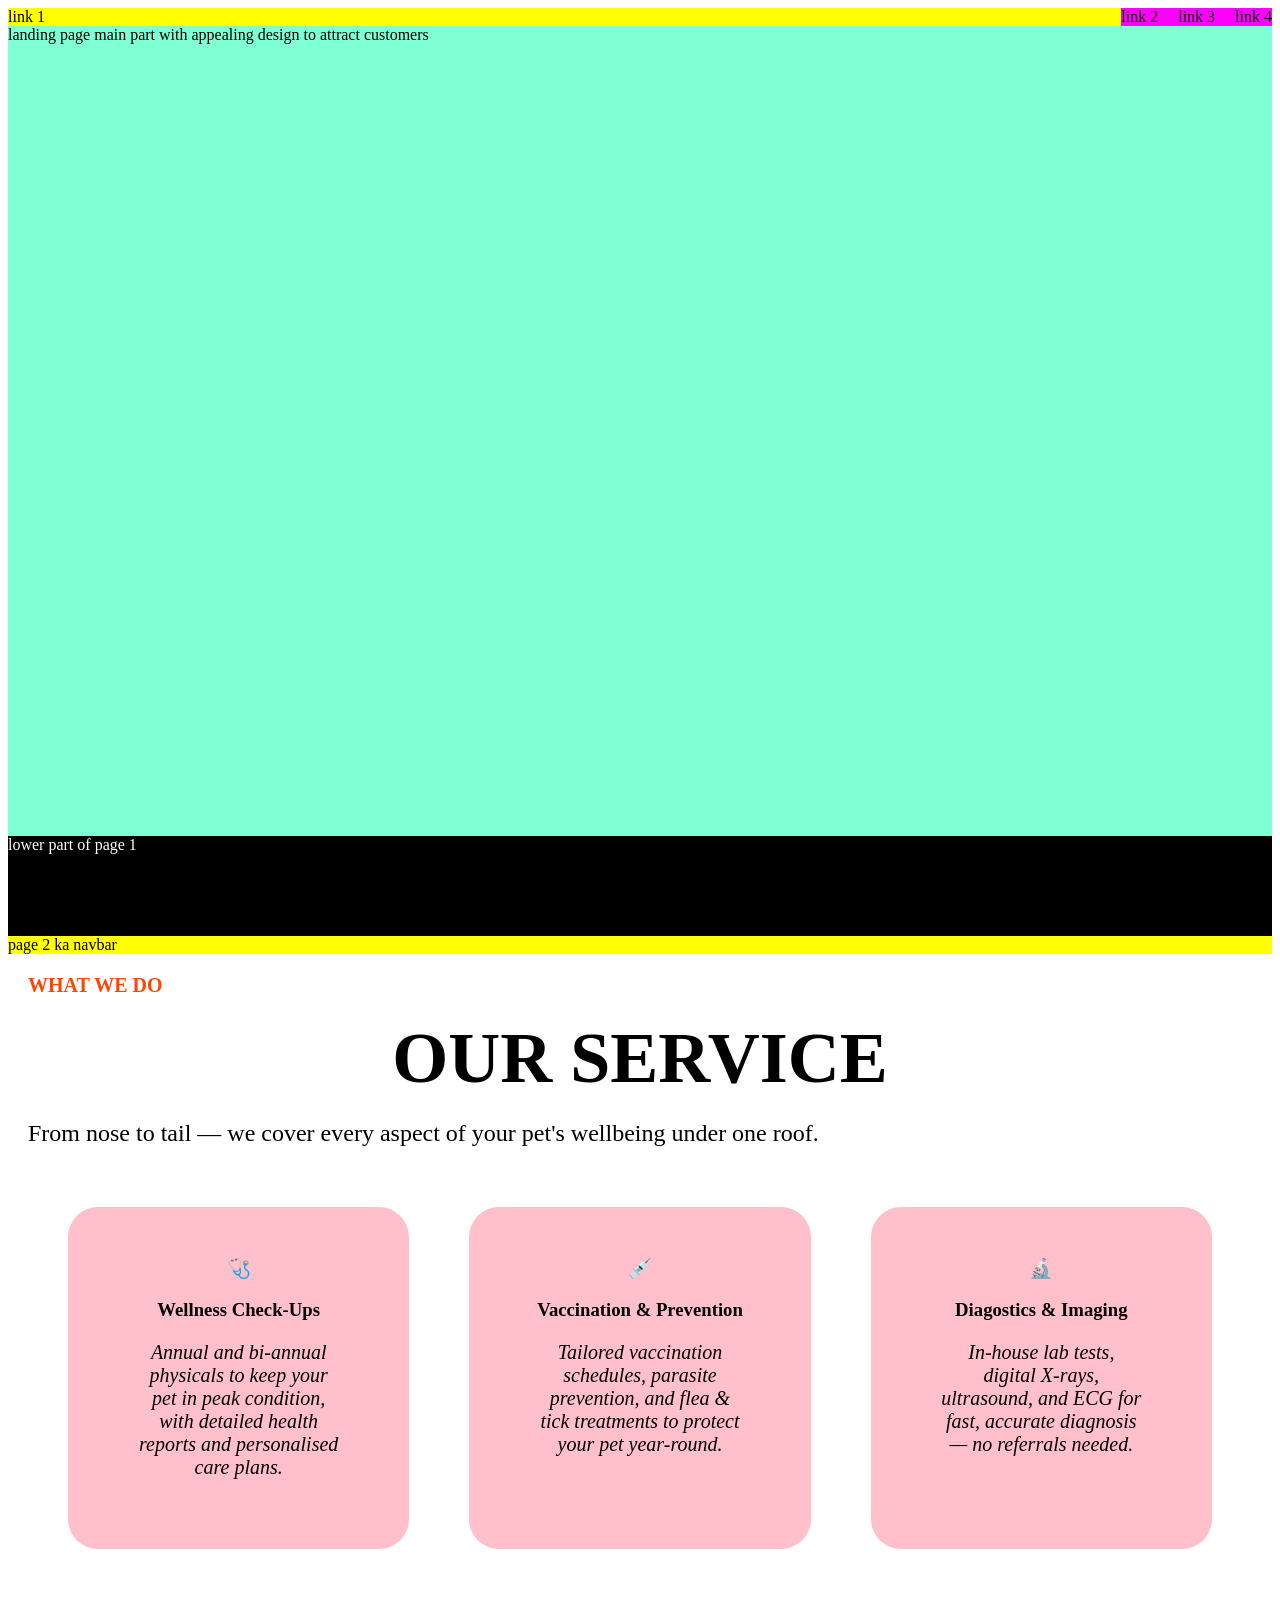
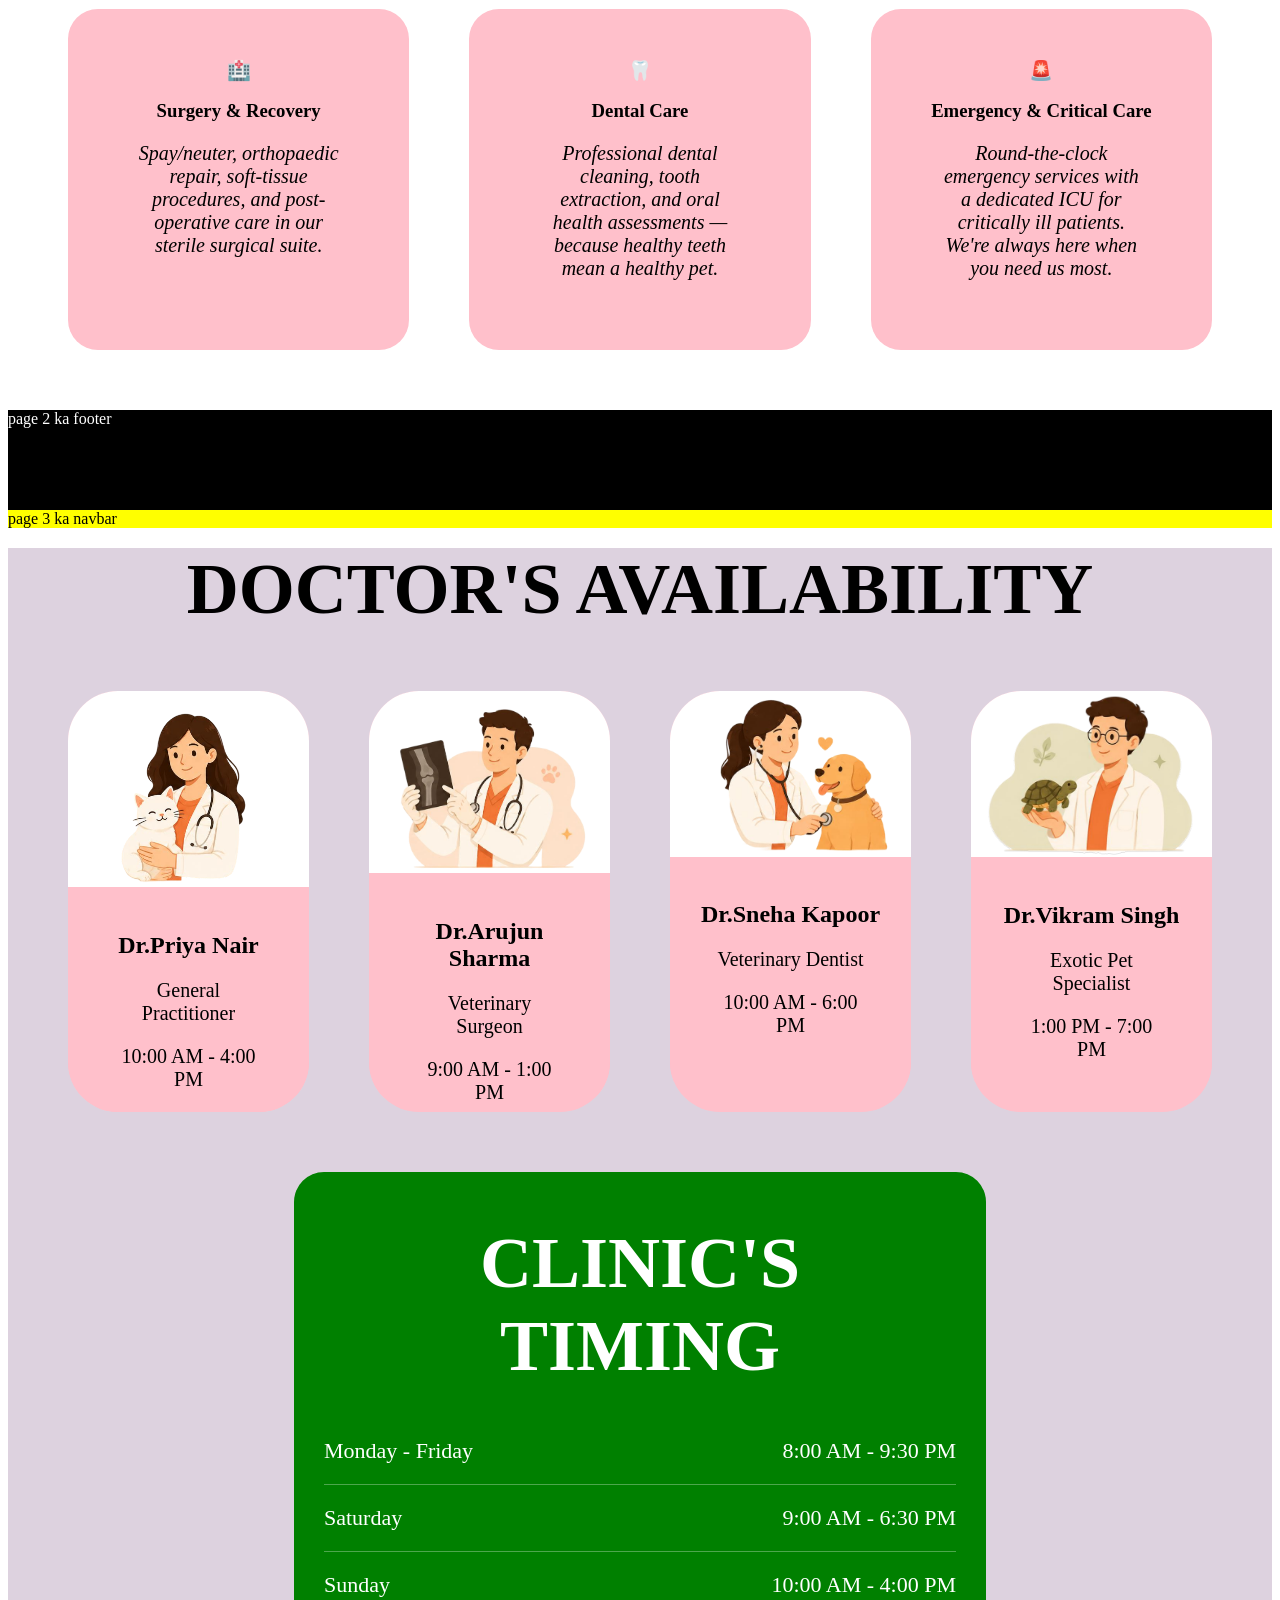
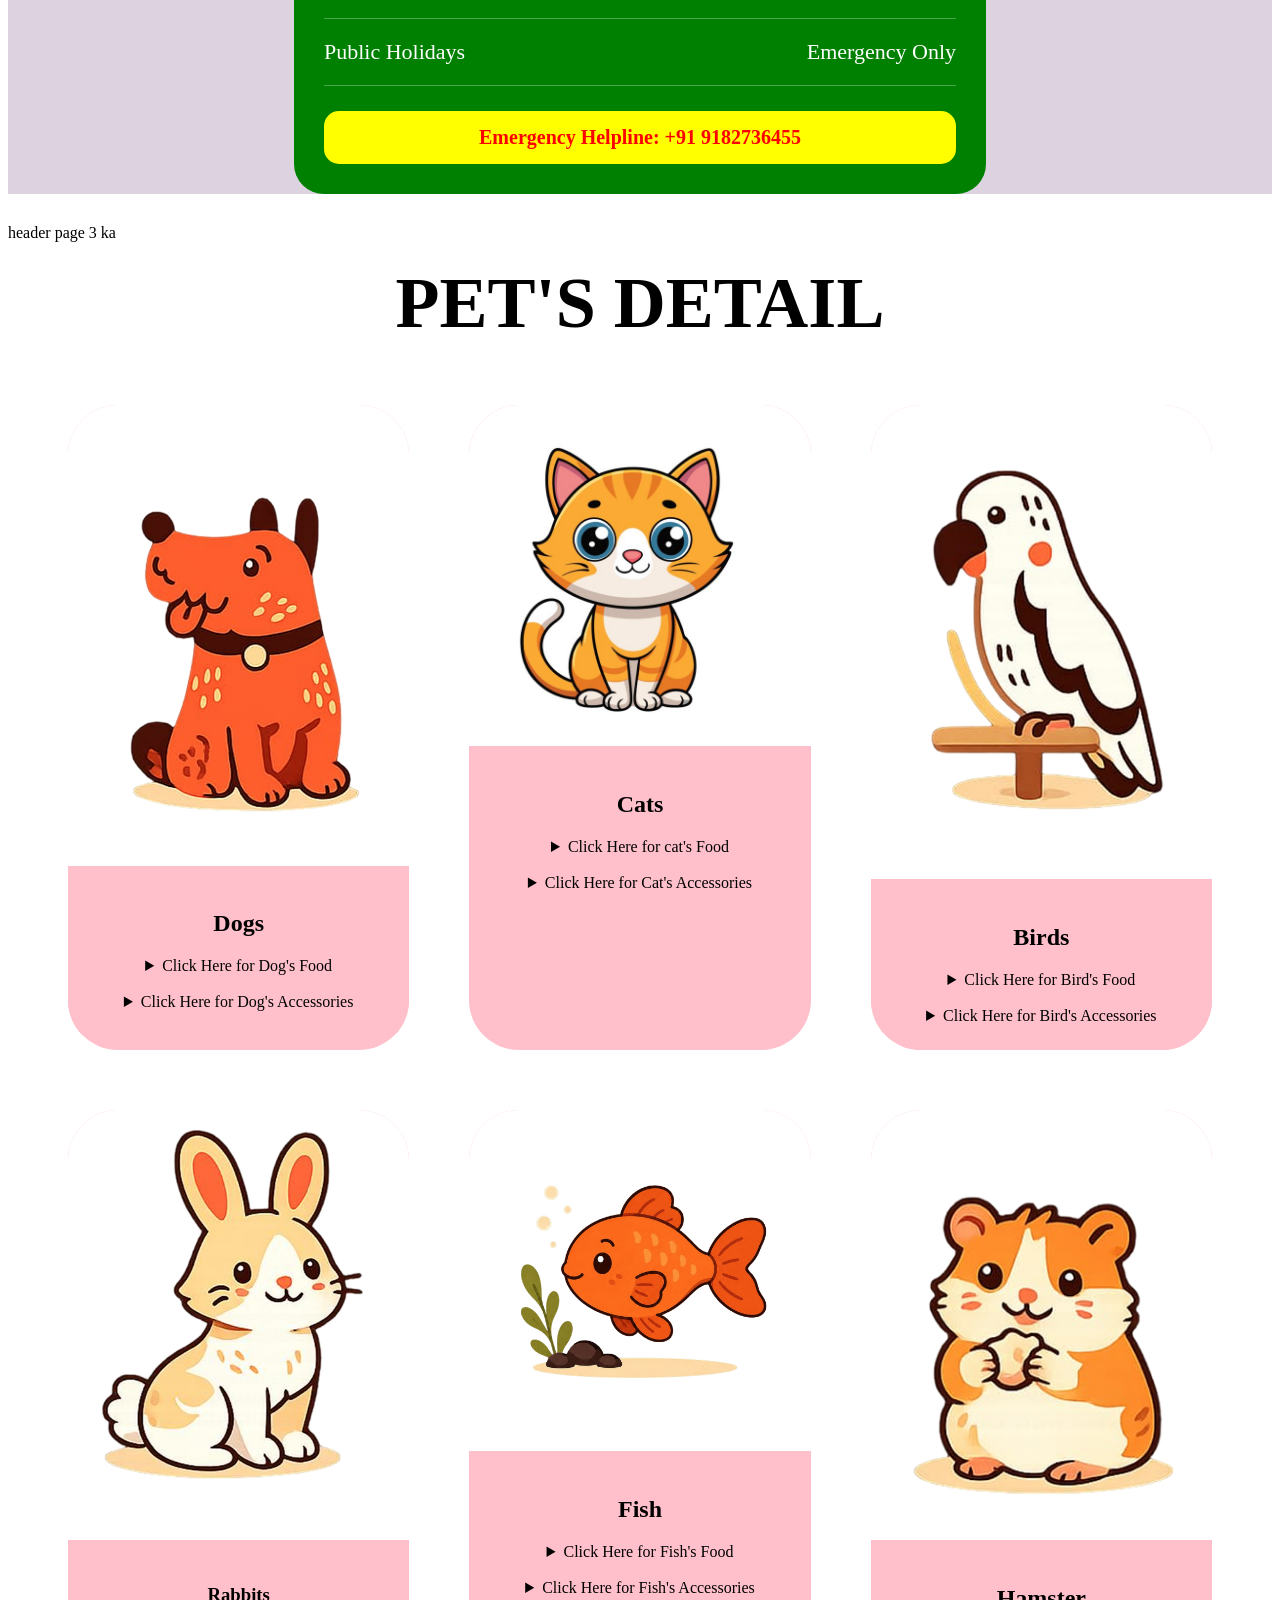
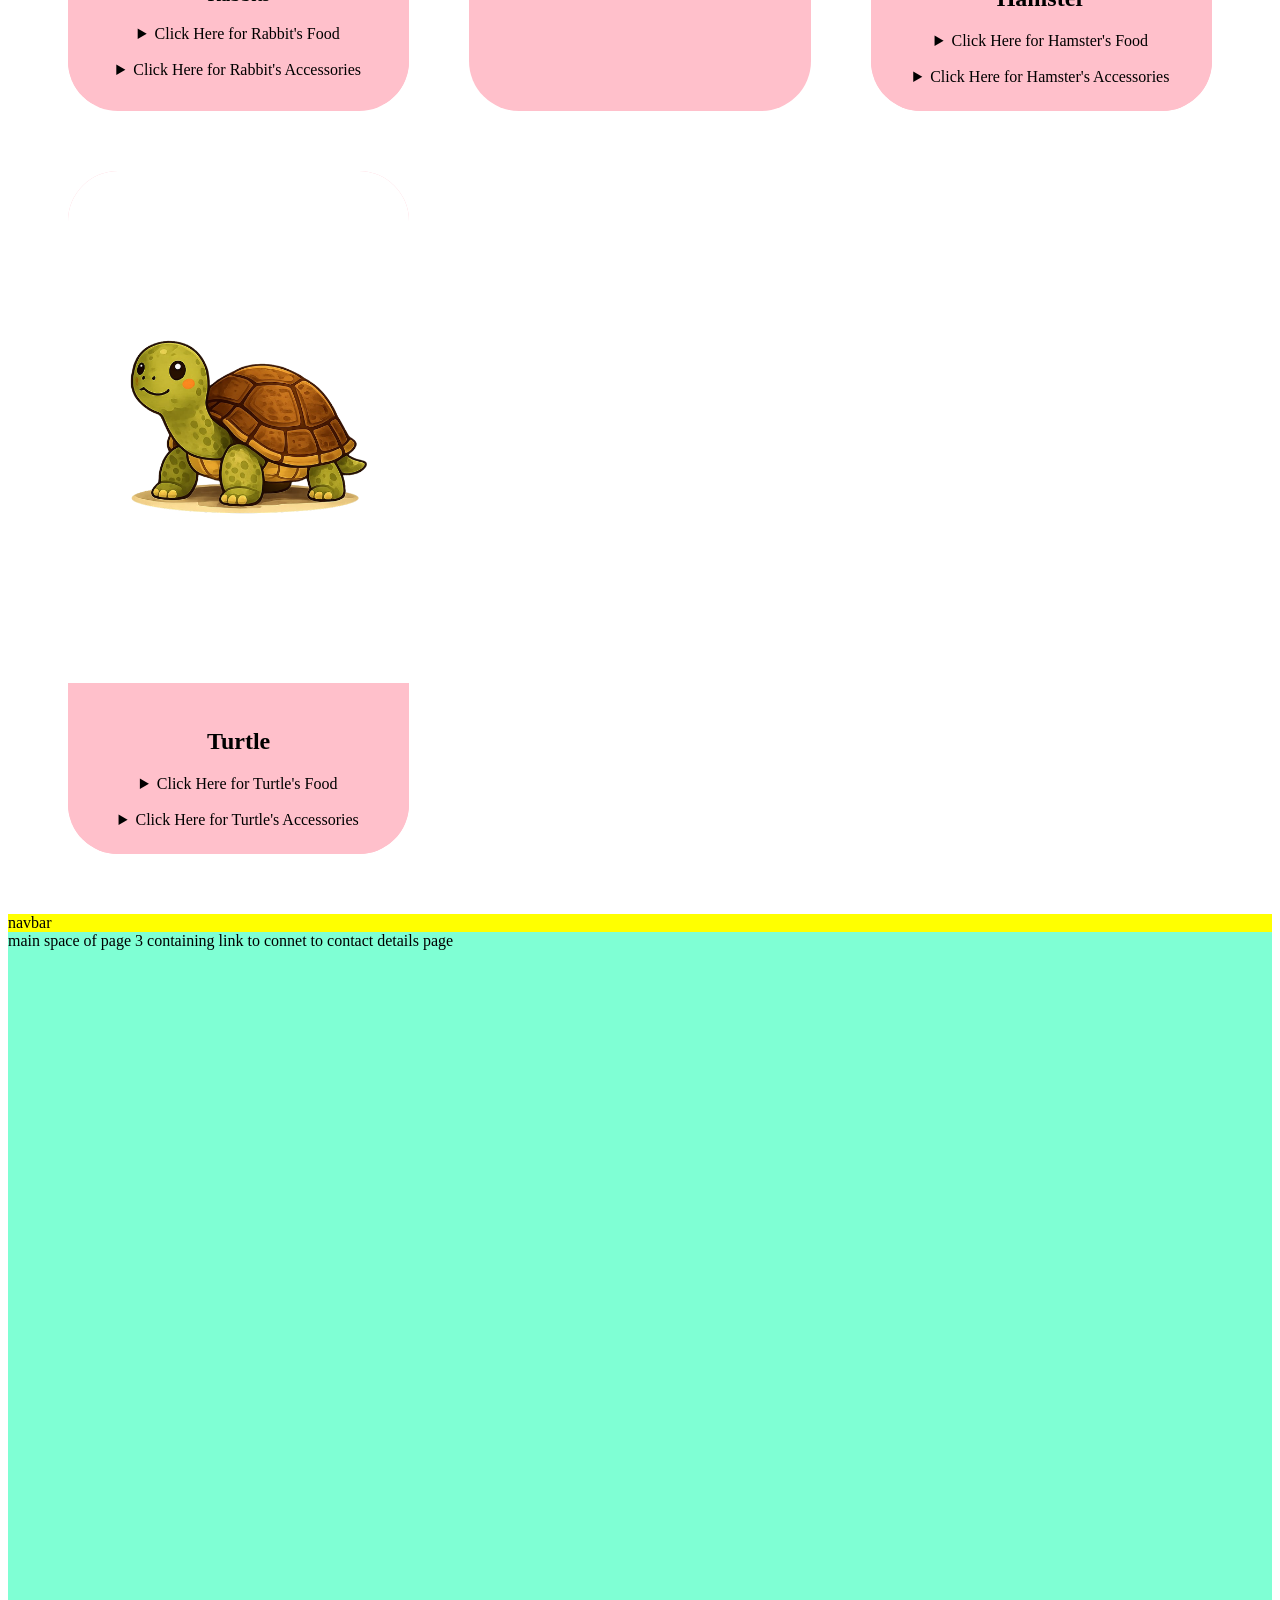
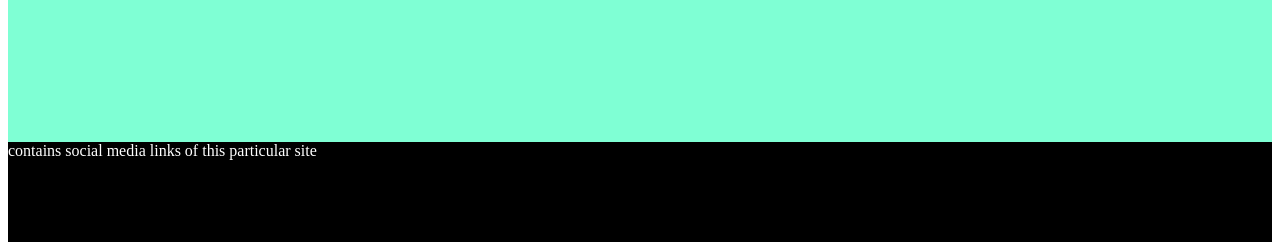
==== index.html @ b40eec86 "added some new feature" ====
<!DOCTYPE html>
<html lang="en">
<head>
    <meta charset="UTF-8">
    <meta name="viewport" content="width=device-width, initial-scale=1.0">
    <title>Veterinary Clinic</title>
    <link rel="stylesheet" href="style.css">
    <link rel="icon" type="image/jpg" href="Images/Veterinary Clinic.jpg">
</head>
<body>
    <!-- <section> page 1</section> -->
    <header id="main" style="display: flex; background-color: yellow; justify-content: space-between;">
        <nav id="navLeft">link 1</nav>
        <nav id="navRight" style="display: flex; background: magenta;justify-content: space-between; gap: 20px
        ;">
            <nav class="del">link 2</nav>
            <nav class="del">link 3</nav>
            <nav class="del">link 4</nav>
        </nav>
    </header>
    <div style="height: 90vh; width: 100%; background-color: aquamarine;">
        landing page main part with appealing design to attract customers
    </div>
    <footer style="background-color: black; width: 100%; height: 100px; color: white;">
    lower part of page 1
    </footer>

    <!-- <section>page 2</section> -->
    <header id="header2">
        page 2 ka navbar
    </header>
    <main id="main2">
        <p id="p2"><b>WHAT WE DO</b></p>
        <h1 class="our-service">OUR SERVICE</h1>
        <p><big>From nose to tail — we cover every aspect of your pet's wellbeing under one roof.</big> </p>
        <div class="container">
            <div class="box left">
                <big>🩺</big>
                <h3>Wellness Check-Ups</h3>
                <p><i>Annual and bi-annual physicals to keep your pet in peak condition, with detailed health reports and personalised care plans.</i></p>
            </div>
            <div class="box up">
                <big>💉</big>
                <h3>Vaccination & Prevention</h3>
                <p><i>Tailored vaccination schedules, parasite prevention, and flea & tick treatments to protect your pet year-round.</i></p>
            </div>
            <div class="box right">
                <big>🔬</big>
                <h3>Diagostics & Imaging</h3>
                <p><i>In-house lab tests, digital X-rays, ultrasound, and ECG for fast, accurate diagnosis — no referrals needed.</i></p>
            </div>
            <div class="box left">
                <big>🏥</big>
                <h3>Surgery & Recovery</h3>
                <p><i>Spay/neuter, orthopaedic repair, soft-tissue procedures, and post-operative care in our sterile surgical suite.</i></p>
            </div>
            <div class="box down">
                <big>🦷</big>
                <h3>Dental Care</h3>
                <p><i>Professional dental cleaning, tooth extraction, and oral health assessments — because healthy teeth mean a healthy pet.</i></p>
            </div>
            <div class="box right">
                <big>🚨</big>
                <h3>Emergency & Critical Care</h3>
                <p><i>Round-the-clock emergency services with a dedicated ICU for critically ill patients. We're always here when you need us most.</i></p>
            </div>
        </div>
    </main>
    <footer style="background-color: black; color: white; width: 100%; height: 100px;" >
        page 2 ka footer 
    </footer>

    <header id="header3">
        page 3 ka navbar
    </header>

    <main id="main3">
        <h1 class="doctor-availability">DOCTOR'S AVAILABILITY</h1>
        <div class="grid-container">
            <div id="left-doctor" class="item">
                <div class="small-box-1"><img src="Images/General Practitioner.png"></div>
                <div class="small-box-2">
                    <h2>Dr.Priya Nair</h2>
                    <p>General Practitioner</p>
                    <p>10:00 AM - 4:00 PM</p>
                </div>
            </div>
            <div id="left-doctor" class="item">
                <div class="small-box-3"><img src="Images/Veterinary Surgeon.png"></div>
                <div class="small-box-4">
                    <h2>Dr.Arujun Sharma</h2>
                    <p>Veterinary Surgeon</p>
                    <p>9:00 AM - 1:00 PM</p>
                </div>
            </div>
            <div id="right-doctor" class="item">
                <div class="small-box-5"><img src="Images/Veterinary Dentist.png"></div>
                <div class="small-box-6">
                    <h2>Dr.Sneha Kapoor</h2>
                    <p>Veterinary Dentist</p>
                    <p>10:00 AM - 6:00 PM</p>
                </div>
            </div>
            <div id="right-doctor" class="item">
                <div class="small-box-7"><img src="Images/Exotic Pet Specialist.png"></div>
                <div class="small-box-8">
                    <h2>Dr.Vikram Singh</h2>
                    <p>Exotic Pet Specialist</p>
                    <p>1:00 PM - 7:00 PM</p>
                </div>
            </div>
        </div>

        <div class="timing-box">
            <h1 class="clinic-timing">CLINIC'S TIMING</h1>

            <div class="row">
                <span>Monday - Friday</span>
                <span>8:00 AM - 9:30 PM</span>
            </div>

            <div class="row">
                <span>Saturday</span>
                <span>9:00 AM - 6:30 PM</span>
            </div>

            <div class="row">
                <span>Sunday</span>
                <span>10:00 AM - 4:00 PM</span>
            </div>

            <div class="row">
                <span>Public Holidays</span>
                <span>Emergency Only</span>
            </div>

            <div class="helpline">
                Emergency Helpline: +91 9182736455
            </div>
        </div>
    </main>

    <header>
        header page 3 ka 
    </header>
    <main>
        <h1 class="pet-details">PET'S DETAIL</h1>
        <div class="grid-containers">
            <div class="items">
                <div class="small-1"><img src="Images/Dog's Image.png"></div>
                <div class="small-2">
                    <h2>Dogs</h2>
                    <details>
                        <summary id="click">Click Here for Dog's Food</summary>
                        <ul>
                            <li>Chicken and Rice </li>
                            <li>Lamb and Rice </li>
                            <li>Salmon and Sweet Potato </li>
                            <li>Dry Kibble </li>
                            <li>Wet Dog Food </li>
                            <li>Boiled Eggs </li>
                            <li>Carrots </li>
                            <li>Pumpkin Puree </li>
                            <li>Dog Biscuits </li>
                        </ul>
                    </details>
                    <br>
                    <details>
                        <summary id="click">Click Here for Dog's Accessories</summary>
                        <ul>
                            <li>Dog Collar </li>
                            <li>Dog Leash </li>
                            <li>Food and Water Bowl </li>
                            <li>Dog Bed </li>
                            <li>Chew Toys </li>
                            <li>Grooming Brush </li>
                            <li>Dog Shampoo </li>
                            <li>Dog Harness </li>
                            <li>Pet Carrier Bag </li>
                            <li>ID Tag </li>
                        </ul>
                    </details>
                </div>
            </div>
            <div class="items">
                <div class="small-3"><img src="Images/Cat's Image.jpeg"></div>
                <div class="small-4">
                    <h2>Cats</h2>
                    <details>
                        <summary id="click">Click Here for cat's Food</summary>
                        <ul>
                            <li>Dry Cat Food </li>
                            <li>Wet Cat Food </li>
                            <li>Kitten Food </li>
                            <li>Adult Cat Food </li>
                            <li>Salmon Cat Food </li>
                            <li>Chicken Cat Food </li>
                            <li>Tuna Cat Food </li>
                            <li>Turkey Cat Food </li>
                            <li>Cat Treats </li>
                            <li>Cat Biscuits </li>
                        </ul>
                    </details>
                    <br>
                    <details>
                        <summary id="click">Click Here for Cat's Accessories</summary>
                        <ul>
                            <li>Cat Collar </li>
                            <li>Cat Harness </li>
                            <li>Food Bowl </li>
                            <li>Water Bowl </li>
                            <li>Cat Bed </li>
                            <li>Litter Box </li>
                            <li>Litter Scoop </li>
                            <li>Scratching Post </li>
                            <li>Cat Toys </li>
                            <li>Cat Carrier</li>
                        </ul>
                    </details>
                </div>
            </div>
            <div class="items">
                <div class="small-5"><img src="Images/Bird's Image.png"></div>
                <div class="small-6">
                    <h2>Birds</h2>
                    <details>
                        <summary id="click">Click Here for Bird's Food</summary>
                        <ul>
                            <li>Bird Seeds </li>
                            <li>Millet Spray </li>
                            <li>Pellets </li>
                            <li>Sunflower Seeds </li>
                            <li>Corn </li>
                            <li>Fresh Fruits </li>
                            <li>Leafy Greens </li>
                            <li>Mixed Grains </li>
                            <li>Nuts </li>
                            <li>Bird Treat Sticks </li>
                        </ul>
                    </details>
                    <br>
                    <details>
                        <summary id="click">Click Here for Bird's Accessories</summary>
                        <ul>
                            <li>Bird Cage </li>
                            <li>Perch </li>
                            <li>Food Bowl </li>
                            <li>Water Dispenser </li>
                            <li>Bird Swing </li>
                            <li>Bird Toys </li>
                            <li>Nest Box </li>
                            <li>Cage Cover </li>
                            <li>Bird Bath </li>
                            <li>Travel Carrier </li>
                        </ul>
                    </details>
                </div>
            </div>
            <div class="items">
                <div class="small-7"><img src="Images/Rabbit's Image.png"></div>
                <div class="small-8">
                    <h3>Rabbits</h3>
                    <details>
                        <summary id="click">Click Here for Rabbit's Food</summary>
                        <ul>
                            <li>Hay</li>
                            <li>Rabbit Pellets</li>
                            <li>Carrots</li>
                            <li>Lettuce</li>
                            <li>Spinach</li>
                            <li>Cucumber</li>
                            <li>Bell Peppers</li>
                            <li>Apples</li>
                            <li>Broccoli</li>
                            <li>Herbs</li>
                        </ul>
                    </details>
                    <br>
                    <details>
                        <summary id="click">Click Here for Rabbit's Accessories</summary>
                        <ul>
                            <li>Rabbit Hutch</li>
                            <li>Food Bowl</li>
                            <li>Water Bottle</li>
                            <li>Hay Rack</li>
                            <li>Litter Box</li>
                            <li>Chew Toys</li>
                            <li>Grooming Brush</li>
                            <li>Tunnel Toy</li>
                            <li>Rabbit Bed</li>
                            <li>Travel Carrier</li>
                        </ul>
                    </details>
                </div>
            </div>
            <div class="items">
                <div class="small-9"><img src="Images/Fish's Image.png"></div>
                <div class="small-10">
                    <h2>Fish</h2>
                    <details>
                        <summary id="click">Click Here for Fish's Food</summary>
                        <ul>
                            <li>Fish Flakes</li>
                            <li>Fish Pellets</li>
                            <li>Bloodworms</li>
                            <li>Brine Shrimp</li>
                            <li>Tubifex Worms</li>
                            <li>Algae Wafers</li>
                            <li>Freeze-Dried Krill</li>
                            <li>Daphnia</li>
                            <li>Spirulina Food</li>
                            <li>Fish Treat Cubes</li>
                        </ul>
                    </details>
                    <br>
                    <details>
                        <summary id="click">Click Here for Fish's Accessories</summary>
                        <ul>
                            <li>Fish Tank </li>
                            <li>Aquarium Filter </li>
                            <li>Air Pump </li>
                            <li>Fish Net </li>
                            <li>Aquarium Heater </li>
                            <li>LED Aquarium Light </li>
                            <li>Aquarium Gravel </li>
                            <li>Artificial Plants </li>
                            <li>Water Conditioner </li>
                            <li>Fish Tank Thermometer </li>
                        </ul>
                    </details>
                </div>
            </div>
            <div class="items">
                <div class="small-11"><img src="Images/Hamster's Image.png"></div>
                <div class="small-12">
                    <h2>Hamster</h2>
                    <details>
                        <summary id="click">Click Here for Hamster's Food</summary>
                        <ul>
                            <li>Hamster Pellets </li>
                            <li>Mixed Seeds </li>
                            <li>Sunflower Seeds </li>
                            <li>Corn </li>
                            <li>Oats </li>
                            <li>Carrots </li>
                            <li>Apples </li>
                            <li>Cucumbers </li>
                            <li>Broccoli </li>
                            <li>Mealworms </li>
                        </ul>
                    </details>
                    <br>
                    <details>
                        <summary id="click">Click Here for Hamster's Accessories</summary>
                        <ul>
                            <li>Hamster Cage </li>
                            <li>Exercise Wheel </li>
                            <li>Food Bowl </li>
                            <li>Water Bottle </li>
                            <li>Hamster House </li>
                            <li>Bedding Material </li>
                            <li>Chew Toys </li>
                            <li>Tunnel </li>
                            <li>Exercise Ball </li>
                            <li>Climbing Ladder </li>
                        </ul>
                    </details>
                </div>
            </div>
            <div class="items">
                <div class="small-13"><img src="Images/Turtle's Image.png"></div>
                <div class="small-14">
                    <h2>Turtle</h2>
                    <details>
                        <summary id="click">Click Here for Turtle's Food</summary>
                        <ul>
                            <li>Turtle Pellets </li>
                            <li>Shrimp </li>
                            <li>Fish </li>
                            <li>Earthworms </li>
                            <li>Mealworms </li>
                            <li>Leafy Greens </li>
                            <li>Carrots </li>
                            <li>Aquatic Plants </li>
                            <li>Squash </li>
                            <li>Turtle Treats </li>
                        </ul>
                    </details>
                    <br>
                    <details>
                        <summary id="click">Click Here for Turtle's Accessories</summary>
                        <ul>
                            <li>Turtle Tank </li>
                            <li>Basking Platform </li>
                            <li>UVB Lamp </li>
                            <li>Water Filter </li>
                            <li>Aquarium Heater </li>
                            <li>Food Bowl </li>
                            <li>Water Conditioner </li>
                            <li>Aquarium Thermometer </li>
                            <li>Decorative Rocks </li>
                            <li>Turtle Net</li>
                        </ul>
                    </details>
                </div>
            </div>
        </div>
    </main>

    <!-- <section>page 3 : the submission page</section> -->
     <header style="background-color: yellow; ">
        navbar
     </header>
     <main style="height: 90vh; width: 100%; background-color: aquamarine;">
        main space of page 3 containing link to connet to contact details page
     </main>
     <footer style="background-color: black; color: white; width: 100%; height: 100px;">
        contains social media links of this particular site
     </footer>

    <script src="script.js"></script>
</body>
</html>
---- style.css ----
/**{
    margin: 0;
    padding: 0;
    box-sizing: border-box;
    font-family: 'Franklin Gothic Medium', 'Arial Narrow', Arial, sans-serif;
}
html,body{
    width: 100%;
    height: 100%;
    background-color: rgb(191, 244, 250);
}
#main{
    height: 10vh;
    width: 100%;
    display: flex;
    justify-content: space-between;
    padding-top: 10px;
    padding-left: 20px;
    padding-right: 20px;
}
#navRight{
    display: flex;
    gap: 20px;
    justify-content: space-between;

}
.del{
    display: flex;
    justify-content: center;
    align-items: center;
    height: 40px;
    width: 70px;
    border-radius: 20px 20px;
    background-color: rgb(7, 146, 154);
    opacity: 0;

    
}
.del :hover{

}
**/
#header2{
    background-color: yellow;
}
#main2{
    height: 100%; 
    width: 100%; 
    background-color: white;
}
#p2{
    color:orangered;
}
h1{
    margin: 20px;
    
}
p{
    margin: 20px;
    font-size: 20px;
}
.container{
    display: grid;
    grid-template-columns:repeat(3,1fr);
    gap: 40px;
    margin: 50px;
}
.box{
    background-color:pink;
    text-align: center;
    border-radius: 30px;
    overflow:hidden;
    margin: 10px;
    padding: 50px;
}
.box:hover{
    transform: scale(1.03);
    transition:0.3s;
}
.left{
    animation:slideLeft 15s ease;
}
.right{
    animation:slideRight 15s ease;
}
.up{
    animation: slideUp 15s ease;
}

.down{
    animation: slideDown 15s ease;
}
.our-service{
    text-align: center;
    font-size: 72px;
    font-weight: bold;
}
@keyframes slideLeft{
    from{
        transform: translateX(-100px);
        opacity: 0;
    }
    to{
        transform: translateX(0);
        opacity: 1;
    }
}
@keyframes slideRight{
    from{
        transform:translateX(100px);
        opacity: 0;
    }
    to{
        transform: translateX(0);
        opacity: 1;
    }
}
@keyframes slideUp{
    from{
        transform: translateY(-100px);
        opacity: 0;
    }
    to{
        transform: translateY(0);
        opacity: 1;
    }
}

@keyframes slideDown{
    from{
        transform: translateY(100px);
        opacity: 0;
    }
    to{
        transform: translateY(0);
        opacity: 1;
    }
}
#header3{
    background-color: yellow;
}
#main3{
    height: 100%; 
    width: 100%; 
    background-color: #DDD2DF;
}
.clinic-timing{
    text-align: center;
    font-size: 72px;
    font-weight: bold;
}
.timing-box{
    width: 50%;
    margin: 30px auto;
    padding: 30px;
    background: green;
    border-radius: 30px;
    color: white;
}

.timing-box h1{
    margin-bottom: 30px;
}

.row{
    display: flex;
    justify-content: space-between;
    padding: 20px 0;
    border-bottom: 1px solid rgba(255,255,255,0.3);
    font-size: 22px;
}

.helpline{
    margin-top: 25px;
    background: yellow;
    color: red;
    padding: 15px;
    border-radius: 15px;
    text-align: center;
    font-size: 20px;
    font-weight: bold;
}
.grid-container{
    display: grid;
    grid-template-columns:repeat(4,1fr);
    gap: 40px;
    margin: 50px;
}
.doctor-availability{
    text-align: center;
    font-size: 72px;
    font-weight: bold;
}
.item{
    background-color:pink;
    text-align: center;
    border: radius 20px;
    overflow:hidden;
    border-radius: 50px;
    margin: 10px;
}
.small-box-1{
    background-color:white;
    padding:0;
}
.small-box-1 img{
    width: 100%;
    height: 100%;
    object-fit: cover;
    display: block;
}
.small-box-2{
    background-color:pink;
    padding: 25px;
    height: 175px;
}
.small-box-3{
    background-color:white;
    padding:0;
}
.small-box-3 img{
    width: 100%;
    height: 100%;
    object-fit: cover;
    display: block;
}
.small-box-4{
    background-color:pink;
    padding: 25px;
    height: 175px;
}
.small-box-5{
    background-color:white;
    padding:0;
}
.small-box-5 img{
    width: 100%;
    height: 100%;
    object-fit: cover;
    display: block;
}
.small-box-6{
    background-color:pink;
    padding: 25px;
    height: 175px;
}
.small-box-7{
    background-color:white;
    padding:0;
}
.small-box-7 img{
    width: 100%;
    height: 100%;
    object-fit: cover;
    display: block;
}
.small-box-8{
    background-color:pink;
    padding: 25px;
    height: 175px;
}
#left-doctor{
    animation:slideLeft 35s ease;
}
#right-doctor{
    animation:slideRight 35s ease;
}
@keyframes slideLeft{
    from{
        transform: translateX(-100px);
        opacity: 0;
    }
    to{
        transform: translateX(0);
        opacity: 1;
    }
}
@keyframes slideRight{
    from{
        transform:translateX(100px);
        opacity: 0;
    }
    to{
        transform: translateX(0);
        opacity: 1;
    }
}
.pet-details{
    text-align: center;
    font-size: 72px;
    font-weight: bold;
}
.grid-containers{
    display: grid;
    grid-template-columns:repeat(3,1fr);
    gap: 40px;
    margin: 50px;
}
.items{
    background-color:pink;
    text-align: center;
    overflow:hidden;
    border-radius: 50px;
    margin: 10px;
}
.small-1{
    background-color:white;
    padding:0; 
}
.small-1 img{
    width: 100%;
    height: 100%;
    object-fit: cover;
    display: block;
}
.small-2{
    background-color:pink;
    padding: 25px;

}
.small-3{
    background-color:white;
    padding:0;
}
.small-3 img{
    width: 100%;
    height: 100%;
    object-fit: cover;
    display: block;
}
.small-4{
    background-color:pink;
    padding: 25px;
}
.small-5{
    background-color:white;
    padding:0;
}
.small-5 img{
    width: 100%;
    height: 100%;
    object-fit: cover;
    display: block;
}
.small-6{
    background-color:pink;
    padding: 25px;
}
.small-7{
    background-color:white;
    padding:0;
}
.small-7 img{
    width: 100%;
    height: auto;
    display:block;
}
.small-8{
    background-color:pink;
    padding: 25px;
}
.small-9{
    background-color:white;
    padding:0;
}
.small-9 img{
    width: 100%;
    height: auto;
    display:block;
}
.small-10{
    background-color:pink;
    padding: 25px;
}
.small-11{
    background-color:white;
    padding:0;
}
.small-11 img{
    width: 100%;
    height: auto;
    display:block;
}
.small-12{
    background-color:pink;
    padding: 25px;
}
.small-13{
    background-color:white;
    padding:0;
}
.small-13 img{
    width: 100%;
    height: 100%;
    object-fit: cover;
    display: block;
}
.small-14{
    background-color:pink;
    padding: 25px;
}
#click{
    cursor: pointer;
}
#click:hover{
    color:blue;
}
@media (max-width:768px){
    h1{
        font-size:28px;
    }
    p{
        font-size:16px;
    }
    .timing-box{
        width:80%;
    }
    .row{
        font-size:16px;
    }
    .hotline{
        font-size:16px;
    }
    .grid-container{
        grid-template-columns: 1fr;
    }
    .grid-containers{
        grid-template-columns: 1fr;
    }
    .container{
        grid-template-columns: 1fr;
    }
    .container > div:nth-child(odd){
        animation: slideLeft 15s ease;
    }

    .container > div:nth-child(even){
        animation: slideRight 15s ease;
    }
}
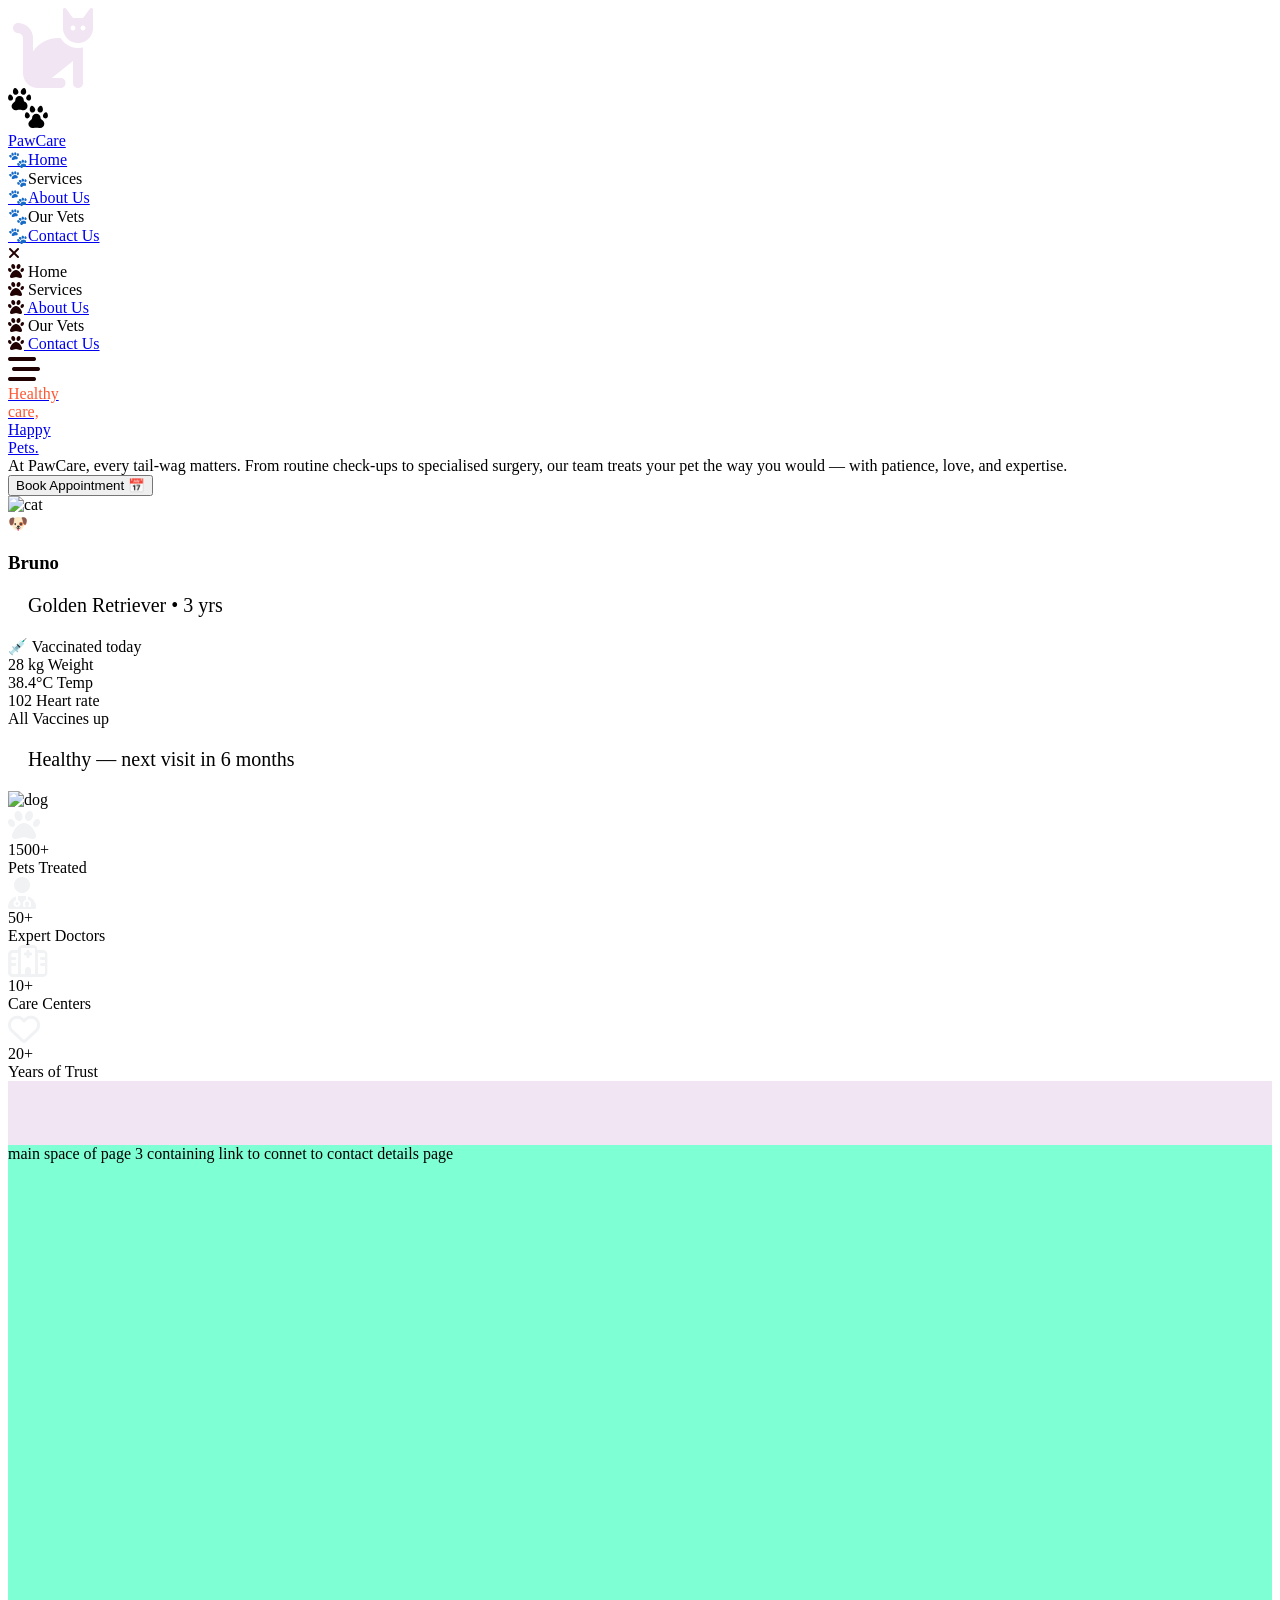
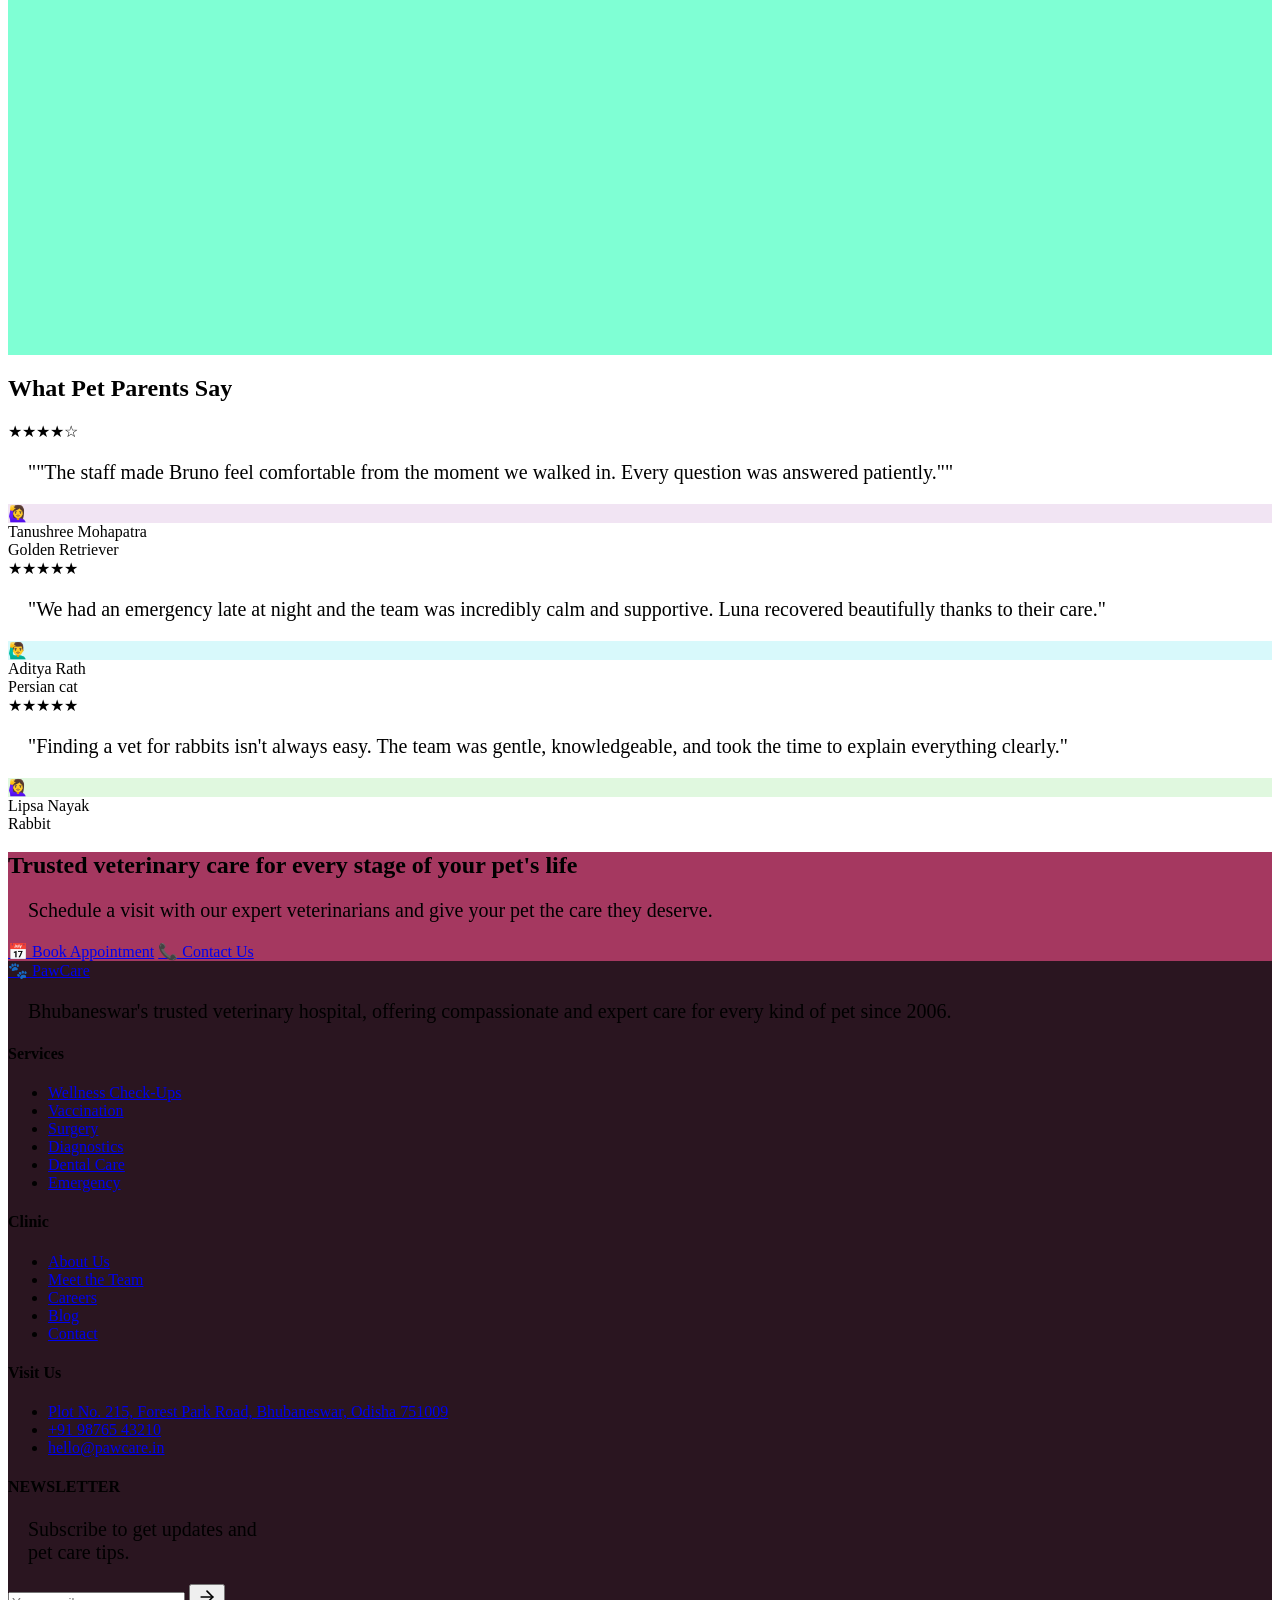
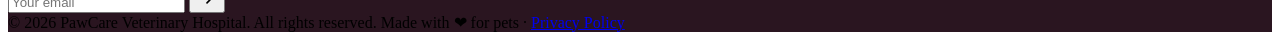
==== commit ece68b73: "added onsite tab logo for webpage" ====
--- a/index.html
+++ b/index.html
@@ -3,421 +3,359 @@
 <head>
     <meta charset="UTF-8">
     <meta name="viewport" content="width=device-width, initial-scale=1.0">
-    <title>Veterinary Clinic</title>
-    <link rel="stylesheet" href="style.css">
-    <link rel="icon" type="image/jpg" href="Images/Veterinary Clinic.jpg">
+    <title>PawCare-Veterinary Clinic</title>
+    <link rel="stylesheet" href="./style.css">
+    <link rel="icon" href="./images/pawCareLogo.png">
+    <link rel="preconnect" href="https://fonts.googleapis.com">
+<link rel="preconnect" href="https://fonts.gstatic.com" crossorigin>
+<link href="https://fonts.googleapis.com/css2?family=Playwrite+GB+J+Guides:ital@0;1&family=Sora:wght@100..800&display=swap" rel="stylesheet">
+<link rel="stylesheet" href="https://fonts.googleapis.com/css2?family=Material+Symbols+Outlined:opsz,wght,FILL,GRAD@24,400,0,0&icon_names=list_arrow" />
+<link rel="stylesheet" href="https://fonts.googleapis.com/css2?family=Material+Symbols+Outlined:opsz,wght,FILL,GRAD@24,400,0,0&icon_names=close_small" />
+<link rel="stylesheet" href="https://fonts.googleapis.com/css2?family=Material+Symbols+Outlined:opsz,wght,FILL,GRAD@48,400,0,0&icon_names=stethoscope" />
+<link rel="stylesheet" href="https://cdnjs.cloudflare.com/ajax/libs/font-awesome/6.5.1/css/all.min.css">
+
 </head>
 <body>
-    <!-- <section> page 1</section> -->
-    <header id="main" style="display: flex; background-color: yellow; justify-content: space-between;">
-        <nav id="navLeft">link 1</nav>
-        <nav id="navRight" style="display: flex; background: magenta;justify-content: space-between; gap: 20px
-        ;">
-            <nav class="del">link 2</nav>
-            <nav class="del">link 3</nav>
-            <nav class="del">link 4</nav>
-        </nav>
+
+    <!-- preloader -->
+
+    <div class="preloader">
+       <div class="bird"><i class="fa-solid fa-dove fa-5x fa-beat" style="color: rgb(241, 228, 243)"></i></div>
+       <div class="dog"><i class="fa-solid fa-dog fa-5x fa-beat" style="color: rgb(241, 228, 243);"></i></div>
+       <div class="cat"><i class="fa-solid fa-cat fa-5x fa-beat" style="color: rgb(241, 228, 243);"></i></div>
+    </div>
+
+
+	<!-- navbar -->
+
+
+    <header class="navbar">
+        <a href="index.html" class="logo">
+                 <?xml version="1.0" encoding="iso-8859-1"?>
+<!-- Uploaded to: SVG Repo, www.svgrepo.com, Generator: SVG Repo Mixer Tools -->
+<svg class="logo-icon" height="40px" width="40px" version="1.1" id="Layer_1" xmlns="http://www.w3.org/2000/svg" xmlns:xlink="http://www.w3.org/1999/xlink" 
+	 viewBox="0 0 512 512" xml:space="preserve">
+<g>
+	<g>
+		<path d="M217.592,177.33c-9.281-4.843-15.688-11.31-15.542-21.778c0-29.971-24.296-54.267-54.267-54.267
+			s-54.267,24.297-54.267,54.267c0.297,10.065-4.255,17.641-12.911,22.785c-20.12,11.958-35.002,41.52-35.002,51.807
+			c0,29.971,24.296,54.267,54.267,54.267c3.697,0,7.307-0.37,10.796-1.074c24.648-4.978,49.649-4.931,74.303,0.015
+			c3.467,0.695,7.054,1.061,10.726,1.061c29.971,0,54.268-24.296,54.268-54.267C249.964,213.29,237.001,187.458,217.592,177.33z"/>
+	</g>
+</g>
+<g>
+	<g>
+		<path d="M209.187,0.451c-18.792-4.414-41.67,24.543-46.084,43.337c-4.415,18.791,7.24,37.605,26.034,42.019
+			c18.792,4.414,37.606-7.241,42.02-26.034C235.571,40.981,227.979,4.866,209.187,0.451z"/>
+	</g>
+</g>
+<g>
+	<g>
+		<path d="M274.937,83.318c-17.01-3.996-37.717,22.216-41.713,39.225c-3.996,17.01,6.555,34.038,23.565,38.034
+			c17.01,3.996,34.038-6.555,38.034-23.565C298.819,120.002,291.947,87.313,274.937,83.318z"/>
+	</g>
+</g>
+<g>
+	<g>
+		<path d="M132.476,43.787c-4.413-18.792-27.291-47.75-46.083-43.336C67.6,4.866,60.008,40.98,64.422,59.772
+			c4.414,18.793,23.228,30.449,42.02,26.035C125.234,81.393,136.89,62.58,132.476,43.787z"/>
+	</g>
+</g>
+<g>
+	<g>
+		<path d="M63.819,122.543c-3.996-17.01-24.702-43.221-41.713-39.225C5.096,87.314-1.775,120.002,2.22,137.013
+			c3.996,17.01,21.024,27.56,38.034,23.565C57.265,156.582,67.814,139.554,63.819,122.543z"/>
+	</g>
+</g>
+<g>
+	<g>
+		<path d="M432.548,404.918c-9.281-4.843-15.688-11.31-15.542-21.778c0-29.971-24.296-54.267-54.267-54.267
+			s-54.267,24.296-54.267,54.267c0.297,10.065-4.255,17.641-12.911,22.785c-20.12,11.958-35.002,41.52-35.002,51.807
+			c0,29.971,24.296,54.267,54.267,54.267c3.697,0,7.307-0.37,10.796-1.074c24.648-4.978,49.649-4.931,74.303,0.015
+			c3.467,0.695,7.054,1.061,10.726,1.061c29.971,0,54.267-24.296,54.267-54.267C464.92,440.878,451.957,415.046,432.548,404.918z"/>
+	</g>
+</g>
+<g>
+	<g>
+		<path d="M424.143,228.039c-18.792-4.414-41.67,24.543-46.084,43.337c-4.414,18.791,7.242,37.605,26.034,42.019
+			c18.792,4.414,37.606-7.241,42.02-26.034C450.527,268.568,442.935,232.453,424.143,228.039z"/>
+	</g>
+</g>
+<g>
+	<g>
+		<path d="M489.893,310.906c-17.01-3.996-37.717,22.216-41.713,39.225c-3.996,17.009,6.555,34.038,23.565,38.034
+			c17.01,3.996,34.038-6.555,38.034-23.565C513.775,347.59,506.903,314.901,489.893,310.906z"/>
+	</g>
+</g>
+<g>
+	<g>
+		<path d="M347.433,271.374c-4.414-18.792-27.291-47.751-46.084-43.336c-18.792,4.415-26.384,40.53-21.97,59.323
+			c4.414,18.792,23.227,30.448,42.02,26.034C340.191,308.979,351.847,290.167,347.433,271.374z"/>
+	</g>
+</g>
+<g>
+	<g>
+		<path d="M278.775,350.131c-3.996-17.01-24.703-43.221-41.713-39.225c-17.01,3.996-23.882,36.684-19.887,53.694
+			c3.995,17.01,21.024,27.56,38.034,23.565C272.221,384.169,282.77,367.141,278.775,350.131z"/>
+	</g>
+</g>
+</svg>
+             <div class="logo-text">PawCare</div>
+
+</a>
+           
+             
+        <div class="navright">
+            <a href="index.html" class="del"><span>🐾</span>Home</a>
+            <div class="del"><span>🐾</span>Services</div>
+            <a href="about.html" class="del"><span>🐾</span>About Us</a>
+            <div class="del"><span>🐾</span>Our Vets</div>
+            <a href="contact.html" class="del"><span>🐾</span>Contact Us</a>
+        </div>
+
+        <div class="hamburger">
+
+            <div class="hamburger-text">
+                <div class="close-icon"><i class="fa-solid fa-xmark" style="color: rgb(33, 2, 2);"></i></div>
+                <div class="side"><i class="fa-solid fa-paw" style="color: rgb(33, 2, 2);"></i> Home</div>
+                <div class="side"><i class="fa-solid fa-paw" style="color: rgb(33, 2, 2);"></i> Services</div>
+                <a href="about.html" class="side"><i class="fa-solid fa-paw" style="color: rgb(33, 2, 2);"></i> About Us</a>
+                <div class="side"><i class="fa-solid fa-paw" style="color: rgb(33, 2, 2);"></i> Our Vets</div>
+                <a href="contact.html" class="side"><i class="fa-solid fa-paw" style="color: rgb(33, 2, 2);"></i> Contact Us</a>
+            </div>
+            
+            <div class="hamburger-icon">
+                 <i class="fa-solid fa-bars-staggered fa-2x" style="color: rgb(33, 2, 2);"></i>
+            </div>
+        </div>
+
+
     </header>
-    <div style="height: 90vh; width: 100%; background-color: aquamarine;">
-        landing page main part with appealing design to attract customers
+
+    
+	
+
+	<!-- section1 -->
+
+
+
+    <main class="main">
+		<div class="mainleft">
+			<div class="mainlefttop">
+         <a href="#" class="swap-link">
+          <span class="text-wrapper">
+            <span class="line text-front" style="display: flex; flex-direction: column;">
+                <span style="color: #ff5733;">Healthy</span>
+                <span style="color: #ff5733;">care,</span>  
+            </span>
+            <span class="line text-back" style="display: flex; flex-direction: column;">
+                <span>Happy</span>
+                <span>Pets.</span>  
+            </span>
+          </span>
+         </a>
+        
+        </div>  
+        <div class="mainleftmid">
+             At PawCare, every <span class="wagging-text">tail-wag</span> matters. From routine check-ups to specialised surgery, our team treats your pet the way you would — with patience, love, and expertise.
+        </div>
+        <div class="mainleftbtm">
+            <a href="appointment.html">
+                <button class="btn">Book Appointment 📅</button>
+            </a>
+            
+        </div>
+		</div>
+        
+		<div class="mainright">
+			<div class="cat-container">
+            <img id="cat" src="https://png.pngtree.com/png-vector/20240131/ourmid/pngtree-cute-cartoon-cat-illustration-png-image_11576669.png" alt="cat" class="pet">
+			</div>
+			
+
+        <div class="pet-card">
+			<div class="card-header">
+				 <div class="profile-section">
+					<div class="avatar">🐶</div>
+                    <div class="pet-info">
+                       <h3 class="pet-name">Bruno</h3>
+                        <p class="pet-breed">Golden Retriever • 3 yrs</p>
+                    </div>
+				 </div>
+   
+                 <span class="badge-vaccinated">💉 Vaccinated today</span>
+            </div>
+			<div class="stats-grid">
+             <div class="stat-box">
+               <span class="stat-value">28 kg</span>
+               <span class="stat-label">Weight</span>
+             </div>
+             <div class="stat-box">
+               <span class="stat-value">38.4°C</span>
+               <span class="stat-label">Temp</span>
+             </div>
+             <div class="stat-box">
+              <span class="stat-value">102</span>
+              <span class="stat-label">Heart rate</span>
+             </div>
+             <div class="stat-box highlight-box">
+              <span class="stat-value">All</span>
+              <span class="stat-label">Vaccines up</span>
+             </div>
+            </div>
+            <div class="card-footer">
+              <span class="status-dot"></span>
+              <p class="status-text">Healthy — next visit in 6 months</p>
+            </div>
+		</div>
+
+        <div class="dog-container">
+          <img id="dog" src="https://png.pngtree.com/png-clipart/20230308/ourmid/pngtree-cartoon-dog-sticker-cute-puppy-png-image_6629456.png" alt="dog" class="pet">
+		 </div>
+		</div>
+        <div class="footer-info">
+            <div class="info-box">
+              <div class="info-bubble" id="info-bubble-1"><i class="fa-solid fa-paw fa-2x" style="color: rgb(240, 242, 244);"></i></div>
+              <div class="info-val">1500+</div>
+              <div class="info-text">Pets Treated</div>
+            </div>
+            <div class="info-box">
+               <div class="info-bubble" id="info-bubble-2"><i class="fa-solid fa-user-doctor fa-2x" style="color: rgb(240, 242, 244);"></i></div>
+               <div class="info-val">50+</div>
+               <div class="info-text">Expert Doctors</div>
+            </div>
+            <div class="info-box">
+               <div class="info-bubble" id="info-bubble-3"><i class="fa-regular fa-hospital fa-2x" style="color: rgb(240, 242, 244);"></i></div>
+               <div class="info-val">10+</div>
+               <div class="info-text">Care Centers</div>
+        </div>
+        <div class="info-box">
+            <div class="info-bubble" id="info-bubble-4"><i class="fa-regular fa-heart fa-2x fa-beat" style="color: rgb(240, 242, 244);"></i></div>
+            <div class="info-val">20+</div>
+            <div class="info-text">Years of Trust</div>
+        </div>
     </div>
-    <footer style="background-color: black; width: 100%; height: 100px; color: white;">
-    lower part of page 1
-    </footer>
-
-    <!-- <section>page 2</section> -->
-    <header id="header2">
-        page 2 ka navbar
-    </header>
-    <main id="main2">
-        <p id="p2"><b>WHAT WE DO</b></p>
-        <h1 class="our-service">OUR SERVICE</h1>
-        <p><big>From nose to tail — we cover every aspect of your pet's wellbeing under one roof.</big> </p>
-        <div class="container">
-            <div class="box left">
-                <big>🩺</big>
-                <h3>Wellness Check-Ups</h3>
-                <p><i>Annual and bi-annual physicals to keep your pet in peak condition, with detailed health reports and personalised care plans.</i></p>
-            </div>
-            <div class="box up">
-                <big>💉</big>
-                <h3>Vaccination & Prevention</h3>
-                <p><i>Tailored vaccination schedules, parasite prevention, and flea & tick treatments to protect your pet year-round.</i></p>
-            </div>
-            <div class="box right">
-                <big>🔬</big>
-                <h3>Diagostics & Imaging</h3>
-                <p><i>In-house lab tests, digital X-rays, ultrasound, and ECG for fast, accurate diagnosis — no referrals needed.</i></p>
-            </div>
-            <div class="box left">
-                <big>🏥</big>
-                <h3>Surgery & Recovery</h3>
-                <p><i>Spay/neuter, orthopaedic repair, soft-tissue procedures, and post-operative care in our sterile surgical suite.</i></p>
-            </div>
-            <div class="box down">
-                <big>🦷</big>
-                <h3>Dental Care</h3>
-                <p><i>Professional dental cleaning, tooth extraction, and oral health assessments — because healthy teeth mean a healthy pet.</i></p>
-            </div>
-            <div class="box right">
-                <big>🚨</big>
-                <h3>Emergency & Critical Care</h3>
-                <p><i>Round-the-clock emergency services with a dedicated ICU for critically ill patients. We're always here when you need us most.</i></p>
-            </div>
-        </div>
     </main>
-    <footer style="background-color: black; color: white; width: 100%; height: 100px;" >
-        page 2 ka footer 
-    </footer>
-
-    <header id="header3">
-        page 3 ka navbar
-    </header>
-
-    <main id="main3">
-        <h1 class="doctor-availability">DOCTOR'S AVAILABILITY</h1>
-        <div class="grid-container">
-            <div id="left-doctor" class="item">
-                <div class="small-box-1"><img src="Images/General Practitioner.png"></div>
-                <div class="small-box-2">
-                    <h2>Dr.Priya Nair</h2>
-                    <p>General Practitioner</p>
-                    <p>10:00 AM - 4:00 PM</p>
-                </div>
-            </div>
-            <div id="left-doctor" class="item">
-                <div class="small-box-3"><img src="Images/Veterinary Surgeon.png"></div>
-                <div class="small-box-4">
-                    <h2>Dr.Arujun Sharma</h2>
-                    <p>Veterinary Surgeon</p>
-                    <p>9:00 AM - 1:00 PM</p>
-                </div>
-            </div>
-            <div id="right-doctor" class="item">
-                <div class="small-box-5"><img src="Images/Veterinary Dentist.png"></div>
-                <div class="small-box-6">
-                    <h2>Dr.Sneha Kapoor</h2>
-                    <p>Veterinary Dentist</p>
-                    <p>10:00 AM - 6:00 PM</p>
-                </div>
-            </div>
-            <div id="right-doctor" class="item">
-                <div class="small-box-7"><img src="Images/Exotic Pet Specialist.png"></div>
-                <div class="small-box-8">
-                    <h2>Dr.Vikram Singh</h2>
-                    <p>Exotic Pet Specialist</p>
-                    <p>1:00 PM - 7:00 PM</p>
-                </div>
-            </div>
-        </div>
-
-        <div class="timing-box">
-            <h1 class="clinic-timing">CLINIC'S TIMING</h1>
-
-            <div class="row">
-                <span>Monday - Friday</span>
-                <span>8:00 AM - 9:30 PM</span>
-            </div>
-
-            <div class="row">
-                <span>Saturday</span>
-                <span>9:00 AM - 6:30 PM</span>
-            </div>
-
-            <div class="row">
-                <span>Sunday</span>
-                <span>10:00 AM - 4:00 PM</span>
-            </div>
-
-            <div class="row">
-                <span>Public Holidays</span>
-                <span>Emergency Only</span>
-            </div>
-
-            <div class="helpline">
-                Emergency Helpline: +91 9182736455
-            </div>
-        </div>
-    </main>
-
-    <header>
-        header page 3 ka 
-    </header>
-    <main>
-        <h1 class="pet-details">PET'S DETAIL</h1>
-        <div class="grid-containers">
-            <div class="items">
-                <div class="small-1"><img src="Images/Dog's Image.png"></div>
-                <div class="small-2">
-                    <h2>Dogs</h2>
-                    <details>
-                        <summary id="click">Click Here for Dog's Food</summary>
-                        <ul>
-                            <li>Chicken and Rice </li>
-                            <li>Lamb and Rice </li>
-                            <li>Salmon and Sweet Potato </li>
-                            <li>Dry Kibble </li>
-                            <li>Wet Dog Food </li>
-                            <li>Boiled Eggs </li>
-                            <li>Carrots </li>
-                            <li>Pumpkin Puree </li>
-                            <li>Dog Biscuits </li>
-                        </ul>
-                    </details>
-                    <br>
-                    <details>
-                        <summary id="click">Click Here for Dog's Accessories</summary>
-                        <ul>
-                            <li>Dog Collar </li>
-                            <li>Dog Leash </li>
-                            <li>Food and Water Bowl </li>
-                            <li>Dog Bed </li>
-                            <li>Chew Toys </li>
-                            <li>Grooming Brush </li>
-                            <li>Dog Shampoo </li>
-                            <li>Dog Harness </li>
-                            <li>Pet Carrier Bag </li>
-                            <li>ID Tag </li>
-                        </ul>
-                    </details>
-                </div>
-            </div>
-            <div class="items">
-                <div class="small-3"><img src="Images/Cat's Image.jpeg"></div>
-                <div class="small-4">
-                    <h2>Cats</h2>
-                    <details>
-                        <summary id="click">Click Here for cat's Food</summary>
-                        <ul>
-                            <li>Dry Cat Food </li>
-                            <li>Wet Cat Food </li>
-                            <li>Kitten Food </li>
-                            <li>Adult Cat Food </li>
-                            <li>Salmon Cat Food </li>
-                            <li>Chicken Cat Food </li>
-                            <li>Tuna Cat Food </li>
-                            <li>Turkey Cat Food </li>
-                            <li>Cat Treats </li>
-                            <li>Cat Biscuits </li>
-                        </ul>
-                    </details>
-                    <br>
-                    <details>
-                        <summary id="click">Click Here for Cat's Accessories</summary>
-                        <ul>
-                            <li>Cat Collar </li>
-                            <li>Cat Harness </li>
-                            <li>Food Bowl </li>
-                            <li>Water Bowl </li>
-                            <li>Cat Bed </li>
-                            <li>Litter Box </li>
-                            <li>Litter Scoop </li>
-                            <li>Scratching Post </li>
-                            <li>Cat Toys </li>
-                            <li>Cat Carrier</li>
-                        </ul>
-                    </details>
-                </div>
-            </div>
-            <div class="items">
-                <div class="small-5"><img src="Images/Bird's Image.png"></div>
-                <div class="small-6">
-                    <h2>Birds</h2>
-                    <details>
-                        <summary id="click">Click Here for Bird's Food</summary>
-                        <ul>
-                            <li>Bird Seeds </li>
-                            <li>Millet Spray </li>
-                            <li>Pellets </li>
-                            <li>Sunflower Seeds </li>
-                            <li>Corn </li>
-                            <li>Fresh Fruits </li>
-                            <li>Leafy Greens </li>
-                            <li>Mixed Grains </li>
-                            <li>Nuts </li>
-                            <li>Bird Treat Sticks </li>
-                        </ul>
-                    </details>
-                    <br>
-                    <details>
-                        <summary id="click">Click Here for Bird's Accessories</summary>
-                        <ul>
-                            <li>Bird Cage </li>
-                            <li>Perch </li>
-                            <li>Food Bowl </li>
-                            <li>Water Dispenser </li>
-                            <li>Bird Swing </li>
-                            <li>Bird Toys </li>
-                            <li>Nest Box </li>
-                            <li>Cage Cover </li>
-                            <li>Bird Bath </li>
-                            <li>Travel Carrier </li>
-                        </ul>
-                    </details>
-                </div>
-            </div>
-            <div class="items">
-                <div class="small-7"><img src="Images/Rabbit's Image.png"></div>
-                <div class="small-8">
-                    <h3>Rabbits</h3>
-                    <details>
-                        <summary id="click">Click Here for Rabbit's Food</summary>
-                        <ul>
-                            <li>Hay</li>
-                            <li>Rabbit Pellets</li>
-                            <li>Carrots</li>
-                            <li>Lettuce</li>
-                            <li>Spinach</li>
-                            <li>Cucumber</li>
-                            <li>Bell Peppers</li>
-                            <li>Apples</li>
-                            <li>Broccoli</li>
-                            <li>Herbs</li>
-                        </ul>
-                    </details>
-                    <br>
-                    <details>
-                        <summary id="click">Click Here for Rabbit's Accessories</summary>
-                        <ul>
-                            <li>Rabbit Hutch</li>
-                            <li>Food Bowl</li>
-                            <li>Water Bottle</li>
-                            <li>Hay Rack</li>
-                            <li>Litter Box</li>
-                            <li>Chew Toys</li>
-                            <li>Grooming Brush</li>
-                            <li>Tunnel Toy</li>
-                            <li>Rabbit Bed</li>
-                            <li>Travel Carrier</li>
-                        </ul>
-                    </details>
-                </div>
-            </div>
-            <div class="items">
-                <div class="small-9"><img src="Images/Fish's Image.png"></div>
-                <div class="small-10">
-                    <h2>Fish</h2>
-                    <details>
-                        <summary id="click">Click Here for Fish's Food</summary>
-                        <ul>
-                            <li>Fish Flakes</li>
-                            <li>Fish Pellets</li>
-                            <li>Bloodworms</li>
-                            <li>Brine Shrimp</li>
-                            <li>Tubifex Worms</li>
-                            <li>Algae Wafers</li>
-                            <li>Freeze-Dried Krill</li>
-                            <li>Daphnia</li>
-                            <li>Spirulina Food</li>
-                            <li>Fish Treat Cubes</li>
-                        </ul>
-                    </details>
-                    <br>
-                    <details>
-                        <summary id="click">Click Here for Fish's Accessories</summary>
-                        <ul>
-                            <li>Fish Tank </li>
-                            <li>Aquarium Filter </li>
-                            <li>Air Pump </li>
-                            <li>Fish Net </li>
-                            <li>Aquarium Heater </li>
-                            <li>LED Aquarium Light </li>
-                            <li>Aquarium Gravel </li>
-                            <li>Artificial Plants </li>
-                            <li>Water Conditioner </li>
-                            <li>Fish Tank Thermometer </li>
-                        </ul>
-                    </details>
-                </div>
-            </div>
-            <div class="items">
-                <div class="small-11"><img src="Images/Hamster's Image.png"></div>
-                <div class="small-12">
-                    <h2>Hamster</h2>
-                    <details>
-                        <summary id="click">Click Here for Hamster's Food</summary>
-                        <ul>
-                            <li>Hamster Pellets </li>
-                            <li>Mixed Seeds </li>
-                            <li>Sunflower Seeds </li>
-                            <li>Corn </li>
-                            <li>Oats </li>
-                            <li>Carrots </li>
-                            <li>Apples </li>
-                            <li>Cucumbers </li>
-                            <li>Broccoli </li>
-                            <li>Mealworms </li>
-                        </ul>
-                    </details>
-                    <br>
-                    <details>
-                        <summary id="click">Click Here for Hamster's Accessories</summary>
-                        <ul>
-                            <li>Hamster Cage </li>
-                            <li>Exercise Wheel </li>
-                            <li>Food Bowl </li>
-                            <li>Water Bottle </li>
-                            <li>Hamster House </li>
-                            <li>Bedding Material </li>
-                            <li>Chew Toys </li>
-                            <li>Tunnel </li>
-                            <li>Exercise Ball </li>
-                            <li>Climbing Ladder </li>
-                        </ul>
-                    </details>
-                </div>
-            </div>
-            <div class="items">
-                <div class="small-13"><img src="Images/Turtle's Image.png"></div>
-                <div class="small-14">
-                    <h2>Turtle</h2>
-                    <details>
-                        <summary id="click">Click Here for Turtle's Food</summary>
-                        <ul>
-                            <li>Turtle Pellets </li>
-                            <li>Shrimp </li>
-                            <li>Fish </li>
-                            <li>Earthworms </li>
-                            <li>Mealworms </li>
-                            <li>Leafy Greens </li>
-                            <li>Carrots </li>
-                            <li>Aquatic Plants </li>
-                            <li>Squash </li>
-                            <li>Turtle Treats </li>
-                        </ul>
-                    </details>
-                    <br>
-                    <details>
-                        <summary id="click">Click Here for Turtle's Accessories</summary>
-                        <ul>
-                            <li>Turtle Tank </li>
-                            <li>Basking Platform </li>
-                            <li>UVB Lamp </li>
-                            <li>Water Filter </li>
-                            <li>Aquarium Heater </li>
-                            <li>Food Bowl </li>
-                            <li>Water Conditioner </li>
-                            <li>Aquarium Thermometer </li>
-                            <li>Decorative Rocks </li>
-                            <li>Turtle Net</li>
-                        </ul>
-                    </details>
-                </div>
-            </div>
-        </div>
-    </main>
-
-    <!-- <section>page 3 : the submission page</section> -->
-     <header style="background-color: yellow; ">
-        navbar
-     </header>
+    
+
+    <!-- <section>section 2</section> -->
+
+
+    <!-- <section>section 3: the submission page</section> -->
+     <header style="background-color: #f1e4f3; height: 4em;"></header>
      <main style="height: 90vh; width: 100%; background-color: aquamarine;">
         main space of page 3 containing link to connet to contact details page
      </main>
-     <footer style="background-color: black; color: white; width: 100%; height: 100px;">
-        contains social media links of this particular site
-     </footer>
-
+
+     <!-- TESTIMONIALS -->
+    <section id="reviews">
+        <h2 class="section-title">What Pet Parents Say</h2>
+        <div class="testimonials-grid">
+            <div class="testimonial-card">
+                <div class="stars">★★★★☆</div>
+                <p>""The staff made Bruno feel comfortable from the moment we walked in. Every question was answered patiently.""</p>
+                <div class="reviewer">
+                    <div class="reviewer-avatar" style="background:#f1e4f3 !important;">&#128587;&#8205;&#9792;&#65039;</div>
+                    <div>
+                        <div class="reviewer-name">Tanushree Mohapatra</div>
+                        <div class="reviewer-pet">Golden Retriever</div>
+                    </div>
+                </div>
+            </div>
+        
+            <div class="testimonial-card">
+                <div class="stars">★★★★★</div>
+                <p>"We had an emergency late at night and the team was incredibly calm and supportive. Luna recovered beautifully thanks to their care."</p>
+                <div class="reviewer">
+                    <div class="reviewer-avatar" style="background:#d8f9fb !important;">&#128587;&#8205;&#9794;&#65039;</div>
+                    <div>
+                        <div class="reviewer-name">Aditya Rath</div>
+                        <div class="reviewer-pet">Persian cat</div>
+                    </div>
+                </div>
+            </div>
+
+            <div class="testimonial-card">
+                <div class="stars">★★★★★</div>
+                <p>"Finding a vet for rabbits isn't always easy. The team was gentle, knowledgeable, and took the time to explain everything clearly."</p>
+                <div class="reviewer">
+                    <div class="reviewer-avatar" style="background:#e0f8df !important;">&#128587;&#8205;&#9792;&#65039;</div>
+                        <div>
+                            <div class="reviewer-name">Lipsa Nayak</div>
+                            <div class="reviewer-pet">Rabbit</div>
+                        </div>
+                    </div>
+                </div>
+            </div>
+        </div>
+    </section>
+    <!-- BOOKING CTA -->
+
+    <div class="booking" id="book" style="background-color: #a53860;">
+        <h2>Trusted veterinary care for every stage of your pet's life</h2>
+        <p>Schedule a visit with our expert veterinarians and give your pet the care they deserve.</p>
+        <div class="booking-actions">
+        <a href="appointment.html" class="btn-aqua">📅 Book Appointment</a>
+        <a href="tel:+919876543210" class="btn-outline-white">📞 Contact Us</a>
+    </div>
+</div>
+     <!--footer-->
+     <footer style="background-color: #2a1520;">
+        <div class="footer-grid">
+            <div class="footer-brand">
+                <a href="#" class="footer-logo">🐾 PawCare</a>
+                <p>Bhubaneswar's trusted veterinary hospital, offering compassionate and expert care for every kind of pet since 2006.</p>
+            </div>
+            <div class="footer-col">
+                <h4>Services</h4>
+                <ul>
+                    <li><a href="#">Wellness Check-Ups</a></li>
+                    <li><a href="#">Vaccination</a></li>
+                    <li><a href="#">Surgery</a></li>
+                    <li><a href="#">Diagnostics</a></li>
+                    <li><a href="#">Dental Care</a></li>
+                    <li><a href="#">Emergency</a></li>
+                </ul>
+            </div>
+            <div class="footer-col">
+                <h4>Clinic</h4>
+                <ul>
+                    <li><a href="about.html">About Us</a></li>
+                    <li><a href="#">Meet the Team</a></li>
+                    <li><a href="#">Careers</a></li>
+                    <li><a href="#">Blog</a></li>
+                    <li><a href="contact.html">Contact</a></li>
+                </ul>
+            </div>
+            <div class="footer-col">
+                <h4>Visit Us</h4>
+                <ul>
+                    <li><a href="#">Plot No. 215, Forest Park Road, Bhubaneswar, Odisha 751009</a></li>
+                    <li><a href="tel:+919876543210">+91 98765 43210</a></li>
+                    <li><a href="mailto:hello@pawcare.in">hello@pawcare.in</a></li>
+                </ul>
+            </div>
+            <div class="footer-newsletter">
+                <h4>NEWSLETTER</h4>
+                <p class="newsletter-desc">Subscribe to get updates and<br>pet care tips.</p>
+  
+                <form class="newsletter-form" action="#" method="POST">
+                    <input type="email" class="newsletter-input" placeholder="Your email" required>
+                    <button type="submit" class="newsletter-btn" aria-label="Subscribe">
+                        <svg width="20" height="20" viewBox="0 0 24 24" fill="none" stroke="currentColor" stroke-width="2" stroke-linecap="round" stroke-linejoin="round">
+                            <line x1="5" y1="12" x2="19" y2="12"></line>
+                            <polyline points="12 5 19 12 12 19"></polyline>
+                        </svg>
+                    </button>
+                </form>
+            </div>
+        </div>
+        <div class="footer-bottom">
+            <span>© 2026 PawCare Veterinary Hospital. All rights reserved.</span>
+            <span>Made with &#10084; for pets · <a href="#">Privacy Policy</a></span>
+        </div>
+    </footer>
+    
     <script src="script.js"></script>
 </body>
 </html>
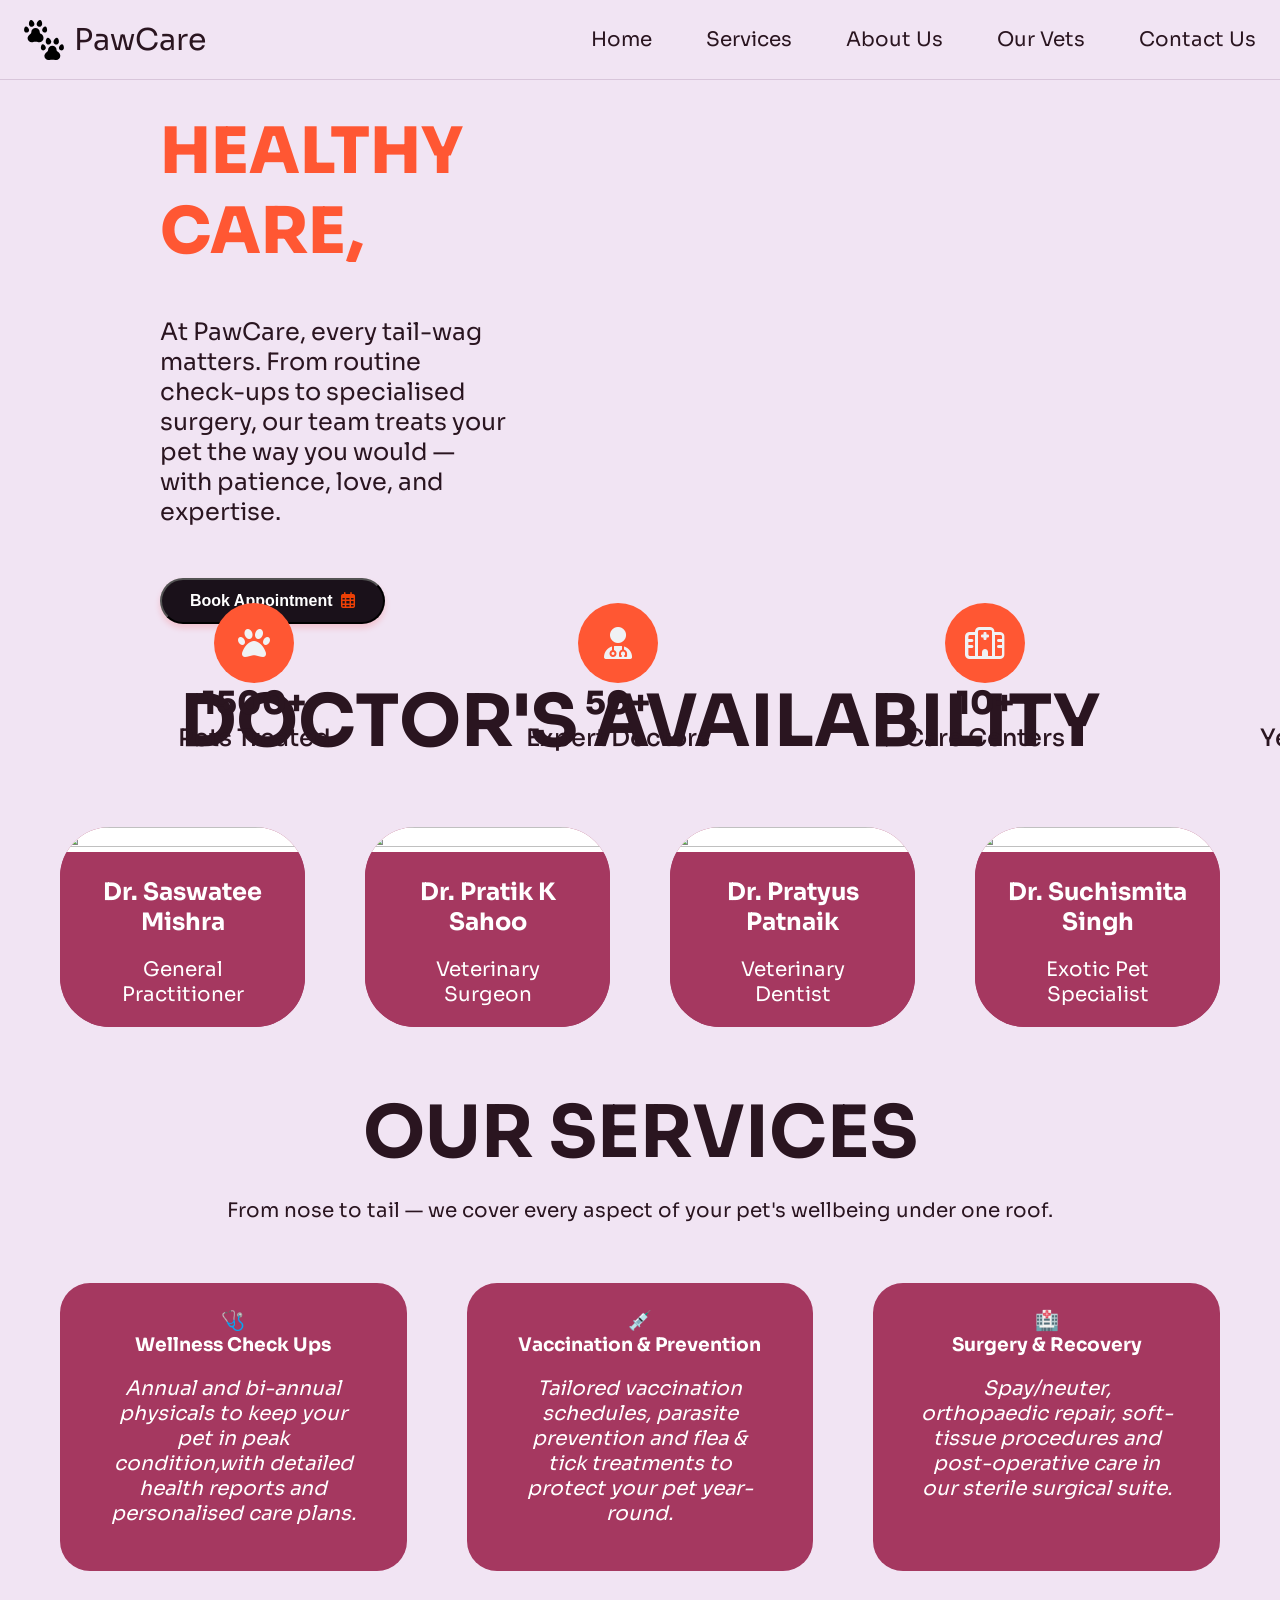
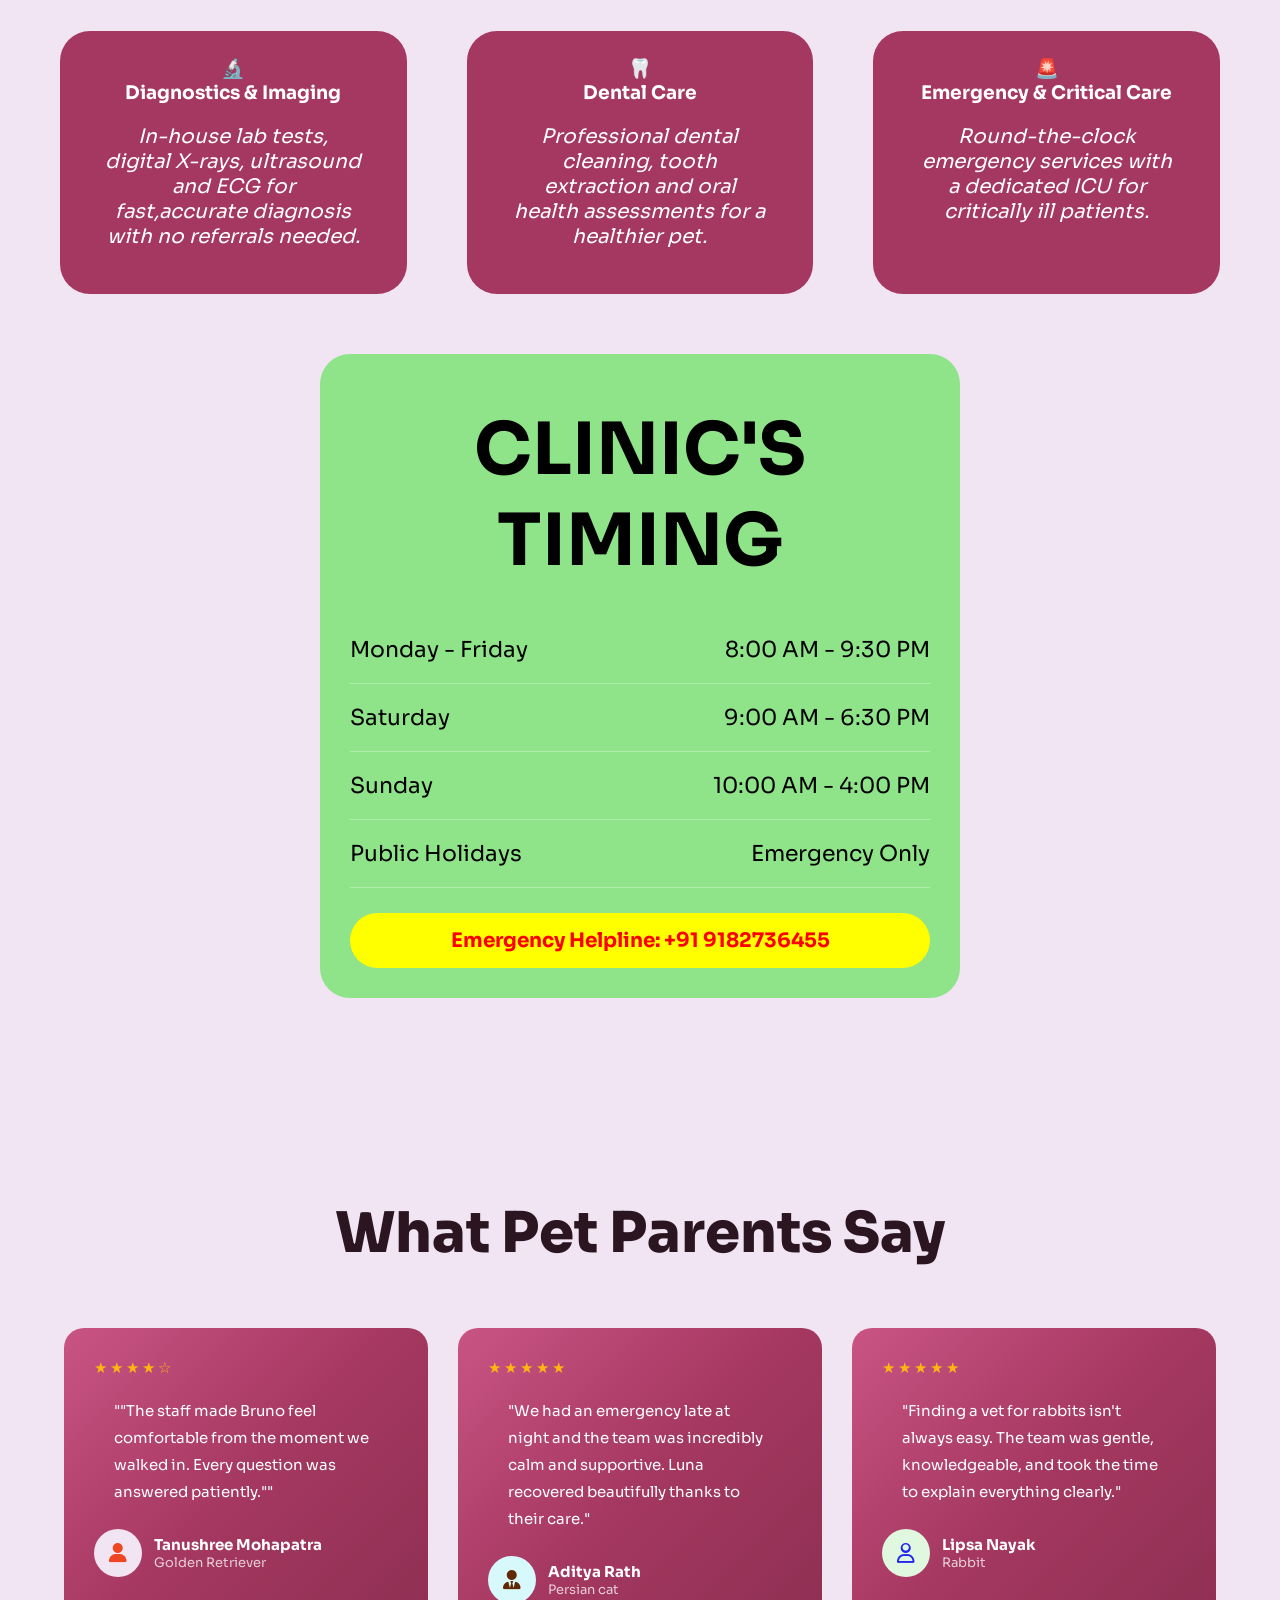
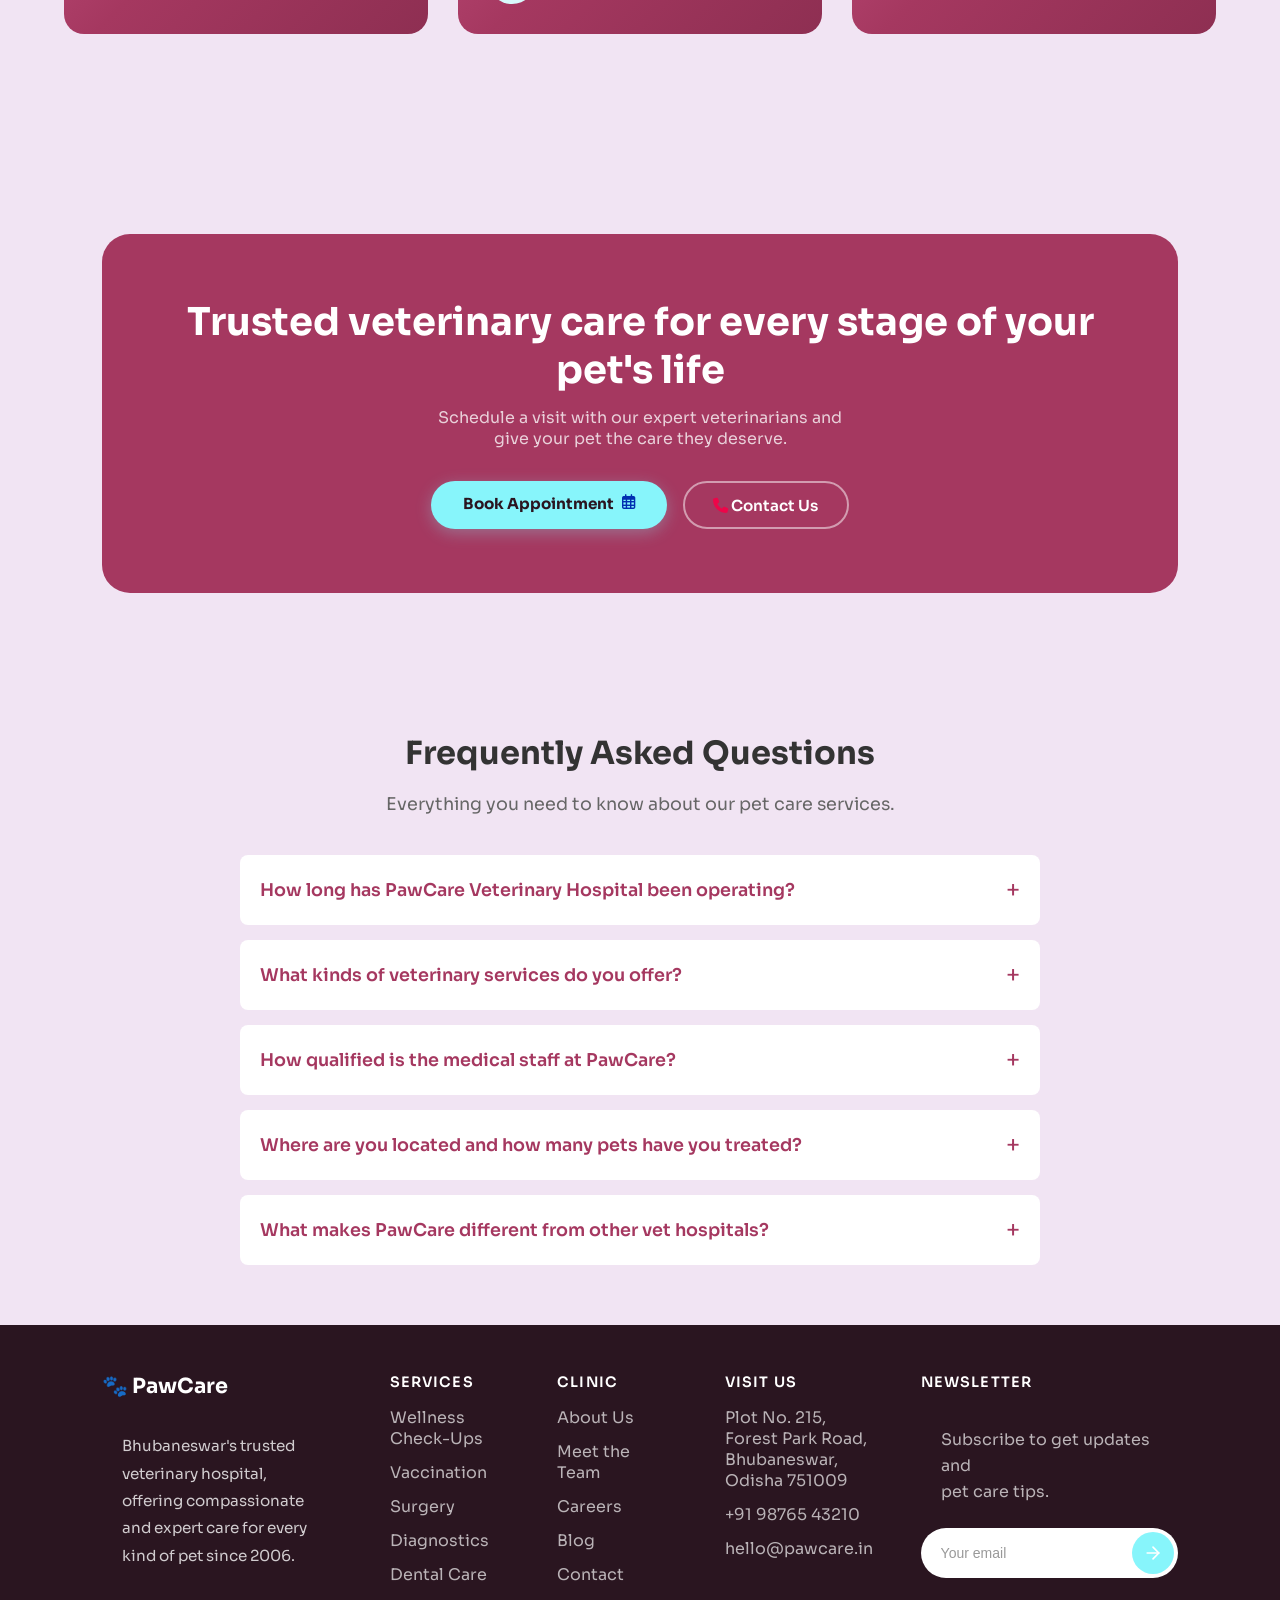
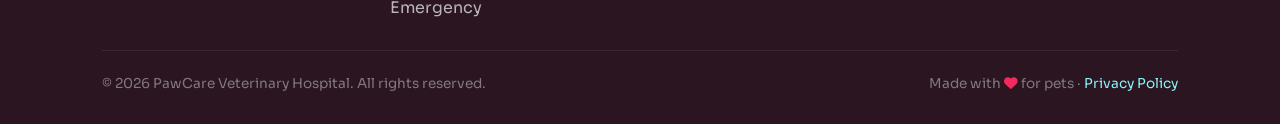
==== commit 22d280d0: "Made Services Card Workable & Fixed Transition" ====
--- a/index.html
+++ b/index.html
@@ -5,7 +5,7 @@
     <meta name="viewport" content="width=device-width, initial-scale=1.0">
     <title>PawCare-Veterinary Clinic</title>
     <link rel="stylesheet" href="./style.css">
-    <link rel="icon" href="./images/pawCareLogo.png">
+    <link rel="icon" href="./images/pawCareLogo2.png">
     <link rel="preconnect" href="https://fonts.googleapis.com">
 <link rel="preconnect" href="https://fonts.gstatic.com" crossorigin>
 <link href="https://fonts.googleapis.com/css2?family=Playwrite+GB+J+Guides:ital@0;1&family=Sora:wght@100..800&display=swap" rel="stylesheet">
@@ -106,21 +106,21 @@
            
              
         <div class="navright">
-            <a href="index.html" class="del"><span>🐾</span>Home</a>
-            <div class="del"><span>🐾</span>Services</div>
-            <a href="about.html" class="del"><span>🐾</span>About Us</a>
-            <div class="del"><span>🐾</span>Our Vets</div>
-            <a href="contact.html" class="del"><span>🐾</span>Contact Us</a>
+            <a href="index.html" class="del"><span><i class="fa-solid fa-paw fa-flip" style="color: rgb(91, 0, 24);"></i></span>Home</a>
+            <a href="services.html" class="del"><span><i class="fa-solid fa-paw fa-flip" style="color: rgb(91, 0, 24);"></i></span>Services</a>
+            <a href="about.html" class="del"><span><i class="fa-solid fa-paw fa-flip" style="color: rgb(91, 0, 24);"></i></span>About Us</a>
+            <a href="ourvets.html" class="del"><span><i class="fa-solid fa-paw fa-flip" style="color: rgb(91, 0, 24);"></i></span>Our Vets</a>
+            <a href="contact.html" class="del"><span><i class="fa-solid fa-paw fa-flip" style="color: rgb(91, 0, 24);"></i></span>Contact Us</a>
         </div>
 
         <div class="hamburger">
 
             <div class="hamburger-text">
                 <div class="close-icon"><i class="fa-solid fa-xmark" style="color: rgb(33, 2, 2);"></i></div>
-                <div class="side"><i class="fa-solid fa-paw" style="color: rgb(33, 2, 2);"></i> Home</div>
-                <div class="side"><i class="fa-solid fa-paw" style="color: rgb(33, 2, 2);"></i> Services</div>
+                <a href="index.html" class="side"><i class="fa-solid fa-paw" style="color: rgb(33, 2, 2);"></i> Home</a>
+                <a href="services.html" class="side"><i class="fa-solid fa-paw" style="color: rgb(33, 2, 2);"></i> Services</a>
                 <a href="about.html" class="side"><i class="fa-solid fa-paw" style="color: rgb(33, 2, 2);"></i> About Us</a>
-                <div class="side"><i class="fa-solid fa-paw" style="color: rgb(33, 2, 2);"></i> Our Vets</div>
+                <a href="ourvets.html" class="side"><i class="fa-solid fa-paw" style="color: rgb(33, 2, 2);"></i> Our Vets</a>
                 <a href="contact.html" class="side"><i class="fa-solid fa-paw" style="color: rgb(33, 2, 2);"></i> Contact Us</a>
             </div>
             
@@ -161,7 +161,14 @@
         </div>
         <div class="mainleftbtm">
             <a href="appointment.html">
-                <button class="btn">Book Appointment 📅</button>
+                <button class="btn">
+                    <div class="btn-wrapper">
+                        <span>Book Appointment</span>
+                        <i class="fa-regular fa-calendar-days" style="color: rgb(237, 64, 5);"></i>                    
+                    </div>
+                </button>
+
+                    
             </a>
             
         </div>
@@ -176,14 +183,14 @@
         <div class="pet-card">
 			<div class="card-header">
 				 <div class="profile-section">
-					<div class="avatar">🐶</div>
+					<div class="avatar"><i class="fa-solid fa-shield-dog" style="color: rgb(176, 85, 6);"></i></div>
                     <div class="pet-info">
                        <h3 class="pet-name">Bruno</h3>
                         <p class="pet-breed">Golden Retriever • 3 yrs</p>
                     </div>
 				 </div>
    
-                 <span class="badge-vaccinated">💉 Vaccinated today</span>
+                 <span class="badge-vaccinated"><i class="fa-solid fa-syringe" style="color: rgb(76, 186, 238);"></i> Vaccinated today</span>
             </div>
 			<div class="stats-grid">
              <div class="stat-box">
@@ -236,16 +243,112 @@
         </div>
     </div>
     </main>
+  
+  <!-- section 2 -->
+
+    <main id="main3">
+        <h1 class="doctor-availability">DOCTOR'S AVAILABILITY</h1>
+        <div class="grid-container">
+            <div id="left-doctor" class="item">
+                <div class="small-box-1"><img src="Images/vet1.png"></div>
+                <div class="small-box-2">
+                    <h2>Dr. Saswatee Mishra</h2>
+                    <p>General Practitioner</p>
+                    <p>10:00 AM - 4:00 PM</p>
+                </div>
+            </div>
+            <div id="left-doctor" class="item">
+                <div class="small-box-3"><img src="Images/vet2.png"></div>
+                <div class="small-box-4">
+                    <h2>Dr. Pratik K Sahoo</h2>
+                    <p>Veterinary Surgeon</p>
+                    <p>9:00 AM - 1:00 PM</p>
+                </div>
+            </div>
+            <div id="right-doctor" class="item">
+                <div class="small-box-5"><img src="Images/vet3.png"></div>
+                <div class="small-box-6">
+                    <h2>Dr. Pratyus Patnaik</h2>
+                    <p>Veterinary Dentist</p>
+                    <p>10:00 AM - 6:00 PM</p>
+                </div>
+            </div>
+            <div id="right-doctor" class="item">
+                <div class="small-box-7"><img src="Images/vet4.png"></div>
+                <div class="small-box-8">
+                    <h2>Dr. Suchismita Singh</h2>
+                    <p>Exotic Pet Specialist</p>
+                    <p>1:00 PM - 7:00 PM</p>
+                </div>
+            </div>
+        </div>
+
+        <h1 class="our-service">OUR SERVICES</h1>
+        <p class="service-description">From nose to tail — we cover every aspect of your pet's wellbeing under one roof.</p>
+        <div class="container">
+            <div class="box left" onclick="window.location.href='services.html#wellness';" style="cursor: pointer;">
+                <big>🩺</big>
+                <h3>Wellness Check Ups</h3>
+                <p><i>Annual and bi-annual physicals to keep your pet in peak condition,with detailed health reports and personalised care plans.</i></p>
+            </div>
+            <div class="box up" onclick="window.location.href='services.html#vaccination';" style="cursor: pointer;">
+                <big>💉</big>
+                <h3>Vaccination & Prevention</h3>
+                <p><i>Tailored vaccination schedules, parasite prevention and flea & tick treatments to protect your pet year-round.</i></p>
+            </div>
+            <div class="box left" onclick="window.location.href='services.html#surgery';" style="cursor: pointer;">
+                <big>🏥</big>
+                <h3>Surgery & Recovery</h3>
+                <p><i>Spay/neuter, orthopaedic repair, soft-tissue procedures and post-operative care in our sterile surgical suite.</i></p>
+            </div>
+            <div class="box right" onclick="window.location.href='services.html#diagnostics';" style="cursor: pointer;">
+                <big>🔬</big>
+                <h3>Diagnostics & Imaging</h3>
+                <p><i>In-house lab tests, digital X-rays, ultrasound and ECG for fast,accurate diagnosis with no referrals needed.</i></p>
+            </div>
+            <div class="box down" onclick="window.location.href='services.html#dental';" style="cursor: pointer;">
+                <big>🦷</big>
+                <h3>Dental Care</h3>
+                <p><i>Professional dental cleaning, tooth extraction and oral health assessments for a healthier pet.</i></p>
+            </div>
+            <div class="box right" onclick="window.location.href='services.html#emergency';" style="cursor: pointer;">
+                <big>🚨</big>
+                <h3>Emergency & Critical Care</h3>
+                <p><i>Round-the-clock emergency services with a dedicated ICU for critically ill patients.</i></p>
+            </div>
+        </div>
+
+        <div class="timing-box">
+            <h1 class="clinic-timing">CLINIC'S TIMING</h1>
+
+            <div class="row">
+                <span>Monday - Friday</span>
+                <span>8:00 AM - 9:30 PM</span>
+            </div>
+
+            <div class="row">
+                <span>Saturday</span>
+                <span>9:00 AM - 6:30 PM</span>
+            </div>
+
+            <div class="row">
+                <span>Sunday</span>
+                <span>10:00 AM - 4:00 PM</span>
+            </div>
+
+            <div class="row">
+                <span>Public Holidays</span>
+                <span>Emergency Only</span>
+            </div>
+
+            <div class="helpline">
+                Emergency Helpline: +91 9182736455
+            </div>
+        </div>
+    </main>
     
 
-    <!-- <section>section 2</section> -->
-
-
-    <!-- <section>section 3: the submission page</section> -->
-     <header style="background-color: #f1e4f3; height: 4em;"></header>
-     <main style="height: 90vh; width: 100%; background-color: aquamarine;">
-        main space of page 3 containing link to connet to contact details page
-     </main>
+<!-- section 3 -->
 
      <!-- TESTIMONIALS -->
     <section id="reviews">
@@ -255,7 +358,7 @@
                 <div class="stars">★★★★☆</div>
                 <p>""The staff made Bruno feel comfortable from the moment we walked in. Every question was answered patiently.""</p>
                 <div class="reviewer">
-                    <div class="reviewer-avatar" style="background:#f1e4f3 !important;">&#128587;&#8205;&#9792;&#65039;</div>
+                    <div class="reviewer-avatar" style="background:#f1e4f3 !important;"><i class="fa-solid fa-user" style="color: rgb(238, 69, 35);"></i></div>
                     <div>
                         <div class="reviewer-name">Tanushree Mohapatra</div>
                         <div class="reviewer-pet">Golden Retriever</div>
@@ -267,7 +370,7 @@
                 <div class="stars">★★★★★</div>
                 <p>"We had an emergency late at night and the team was incredibly calm and supportive. Luna recovered beautifully thanks to their care."</p>
                 <div class="reviewer">
-                    <div class="reviewer-avatar" style="background:#d8f9fb !important;">&#128587;&#8205;&#9794;&#65039;</div>
+                    <div class="reviewer-avatar" style="background:#d8f9fb !important;"><i class="fa-solid fa-user-tie" style="color: rgb(97, 40, 5);"></i></div>
                     <div>
                         <div class="reviewer-name">Aditya Rath</div>
                         <div class="reviewer-pet">Persian cat</div>
@@ -279,7 +382,7 @@
                 <div class="stars">★★★★★</div>
                 <p>"Finding a vet for rabbits isn't always easy. The team was gentle, knowledgeable, and took the time to explain everything clearly."</p>
                 <div class="reviewer">
-                    <div class="reviewer-avatar" style="background:#e0f8df !important;">&#128587;&#8205;&#9792;&#65039;</div>
+                    <div class="reviewer-avatar" style="background:#e0f8df !important;"><i class="fa-regular fa-user" style="color: rgb(35, 35, 238);"></i></div>
                         <div>
                             <div class="reviewer-name">Lipsa Nayak</div>
                             <div class="reviewer-pet">Rabbit</div>
@@ -295,10 +398,84 @@
         <h2>Trusted veterinary care for every stage of your pet's life</h2>
         <p>Schedule a visit with our expert veterinarians and give your pet the care they deserve.</p>
         <div class="booking-actions">
-        <a href="appointment.html" class="btn-aqua">📅 Book Appointment</a>
-        <a href="tel:+919876543210" class="btn-outline-white">📞 Contact Us</a>
+        <a href="appointment.html" class="btn-aqua">
+            <div class="book-btn-wrapper">
+                <span>Book Appointment</span>
+                <i class="fa-regular fa-calendar-days" style="color: rgb(0, 47, 177);"></i>
+            </div> 
+        </a>
+        <a href="tel:+919876543210" class="btn-outline-white"><i class="fa-solid fa-phone fa-shake" style="color: rgb(237, 5, 73);"></i> Contact Us</a>
     </div>
 </div>
+
+    <!-- FAQ Section -->
+<section class="pawcare-faq-section">
+  <div class="faq-container">
+    <div class="faq-header">
+      <h2>Frequently Asked Questions</h2>
+      <p>Everything you need to know about our pet care services.</p>
+    </div>
+
+    <div class="faq-accordion">
+      <!-- FAQ Item 1 -->
+      <div class="faq-item">
+        <button class="faq-question">
+          How long has PawCare Veterinary Hospital been operating?
+          <span class="faq-icon">+</span>
+        </button>
+        <div class="faq-answer">
+          <p>Since 2006, PawCare Veterinary Hospital has been Bhubaneswar’s trusted partner in pet wellness. For over a decade, we have been dedicated to delivering compassionate, expert care for every stage of your pet's life.</p>
+        </div>
+      </div>
+
+      <!-- FAQ Item 2 -->
+      <div class="faq-item">
+        <button class="faq-question">
+          What kinds of veterinary services do you offer?
+          <span class="faq-icon">+</span>
+        </button>
+        <div class="faq-answer">
+          <p>We offer a comprehensive range of services to keep your furry family members healthy. This includes routine wellness check-ups, vaccinations, specialized surgery, advanced diagnostics, and emergency care.</p>
+        </div>
+      </div>
+
+      <!-- FAQ Item 3 -->
+      <div class="faq-item">
+        <button class="faq-question">
+          How qualified is the medical staff at PawCare?
+          <span class="faq-icon">+</span>
+        </button>
+        <div class="faq-answer">
+          <p>Our team consists of over 50 expert doctors who are highly trained in veterinary medicine. We believe that every tail-wag and purr matters, and our staff treats your beloved companions exactly how you would—with infinite patience, love, and professional expertise.</p>
+        </div>
+      </div>
+
+      <!-- FAQ Item 4 -->
+      <div class="faq-item">
+        <button class="faq-question">
+          Where are you located and how many pets have you treated?
+          <span class="faq-icon">+</span>
+        </button>
+        <div class="faq-answer">
+          <p>We operate 10+ state-of-the-art care centers across the region. Over the years, our experienced team has successfully treated more than 1,500 pets.</p>
+        </div>
+      </div>
+
+      <!-- FAQ Item 5 -->
+      <div class="faq-item">
+        <button class="faq-question">
+          What makes PawCare different from other vet hospitals?
+          <span class="faq-icon">+</span>
+        </button>
+        <div class="faq-answer">
+          <p>At PawCare, we aren't just treating pets; we are nurturing the joyful bond between you and your furry family members. Our combination of state-of-the-art facilities, extensive experience, and genuine compassion makes us Bhubaneswar’s premier choice for pet care.</p>
+        </div>
+      </div>
+    </div>
+  </div>
+</section>
+<!-- FAQ Section -->
+
      <!--footer-->
      <footer style="background-color: #2a1520;">
         <div class="footer-grid">
@@ -309,19 +486,19 @@
             <div class="footer-col">
                 <h4>Services</h4>
                 <ul>
-                    <li><a href="#">Wellness Check-Ups</a></li>
-                    <li><a href="#">Vaccination</a></li>
-                    <li><a href="#">Surgery</a></li>
-                    <li><a href="#">Diagnostics</a></li>
-                    <li><a href="#">Dental Care</a></li>
-                    <li><a href="#">Emergency</a></li>
+                    <li><a href="services.html#wellness">Wellness Check-Ups</a></li>
+                    <li><a href="services.html#vaccination">Vaccination</a></li>
+                    <li><a href="services.html#surgery">Surgery</a></li>
+                    <li><a href="services.html#diagnostics">Diagnostics</a></li>
+                    <li><a href="services.html#dental">Dental Care</a></li>
+                    <li><a href="services.html#emergency">Emergency</a></li>
                 </ul>
             </div>
             <div class="footer-col">
                 <h4>Clinic</h4>
                 <ul>
                     <li><a href="about.html">About Us</a></li>
-                    <li><a href="#">Meet the Team</a></li>
+                    <li><a href="ourvets.html">Meet the Team</a></li>
                     <li><a href="#">Careers</a></li>
                     <li><a href="#">Blog</a></li>
                     <li><a href="contact.html">Contact</a></li>
@@ -352,7 +529,7 @@
         </div>
         <div class="footer-bottom">
             <span>© 2026 PawCare Veterinary Hospital. All rights reserved.</span>
-            <span>Made with &#10084; for pets · <a href="#">Privacy Policy</a></span>
+            <span>Made with <i class="fa-solid fa-heart fa-beat" style="color: rgb(245, 41, 95);"></i> for pets · <a href="#">Privacy Policy</a></span>
         </div>
     </footer>
     
--- a/style.css
+++ b/style.css
@@ -1,55 +1,482 @@
-/**{
-    margin: 0;
-    padding: 0;
-    box-sizing: border-box;
-    font-family: 'Franklin Gothic Medium', 'Arial Narrow', Arial, sans-serif;
-}
-html,body{
-    width: 100%;
-    height: 100%;
-    background-color: rgb(191, 244, 250);
-}
-#main{
-    height: 10vh;
-    width: 100%;
+* {
+  margin: 0;
+  padding: 0;
+  box-sizing: border-box;
+}
+body{
+  font-family: "Sora", sans-serif;
+  background-color: #f1e4f3;
+  color: #2a1520;
+  overflow-x: hidden;
+}
+html {
+  scroll-behavior: smooth;
+  
+}
+.preloader{
+    position: fixed;
+    background-color: #a53860;
+    top: 0;
+    left: 0;
+    right: 0;
+    bottom: 0;
+    width: 100%;
+    z-index: 9999;
+}
+.bird{
+    border-top: 2px solid #f1e4f3;
+    border-right: 2px solid #f1e4f3;
+    border-left: 2px solid #f1e4f3;
     display: flex;
-    justify-content: space-between;
-    padding-top: 10px;
-    padding-left: 20px;
-    padding-right: 20px;
-}
-#navRight{
+    justify-content: center;
+    align-items: center;
+    height: 100vh;
+    width: 100%;
+    position: absolute;
+}
+.dog{
     display: flex;
-    gap: 20px;
-    justify-content: space-between;
-
+    justify-content: center;
+    align-items: center;
+    height: 100vh;
+    width: 100%;
+    position: absolute;
+    display: none;
+}
+.cat{
+    border-top: 2px solid #f1e4f3;
+    border-right: 2px solid #f1e4f3;
+    border-left: 2px solid #f1e4f3;
+    display: flex;
+    justify-content: center;
+    align-items: center;
+    height: 100vh;
+    width: 100%;
+    position: absolute;
+    display: none;
+}
+.preloader-hidden{
+    opacity: 0;
+    visibility: hidden;
+    pointer-events: none;
+}
+
+.navbar {
+  width: 100%;
+  position: fixed;
+  top: 0%;
+  position: sticky;
+  z-index: 1000;
+  display: flex;
+  justify-content: space-between;
+  background-color: #f1e4f3;
+  align-items: center;
+  padding: 1.5em;
+  height: 5em ;
+  border-bottom: 1px solid rgba(74, 21, 75, 0.15);
+  
+}
+.logo{
+    display: flex;
+    gap: 10px;
+    justify-content: center;
+    align-items: center;
+    text-decoration: none;
+    color: inherit;
+}
+.logo-text{
+    font-size: 30px;
+    transition: transform 0.2s ease;
+}
+.logo-icon{
+    fill: #000000;
+    transition: transform 0.4s ease;
+    opacity: 1;
+}
+.logo:hover .logo-icon{
+    fill: #ff5733;
+    cursor: pointer;
+    transform: translateY(-6px) rotate(-10deg);
+}
+.logo-text:hover{
+    color: #ff5733;
+    cursor: pointer;
+    transform: translateY(6px) rotate(-5deg);
+}
+
+.navright {
+  display: flex;
+  font-size: 20px;
+  gap: 30px;
+}
+.navright span{
+  margin-right: 0.2em;
 }
 .del{
     display: flex;
     justify-content: center;
     align-items: center;
-    height: 40px;
-    width: 70px;
-    border-radius: 20px 20px;
-    background-color: rgb(7, 146, 154);
-    opacity: 0;
-
+    color: #2a1520;
+    transition: color 0.3s ease;
+    text-decoration: none;
     
 }
-.del :hover{
-
-}
-**/
-#header2{
-    background-color: yellow;
-}
+.del span{
+  opacity: 0;
+  transition: opacity 0.2s ease;
+}
+.del:hover{
+    color: #ff5733;
+    cursor: pointer;
+    rotate: 2deg;
+    font-weight: 900;
+
+}
+.del:hover span{
+   opacity: 1;
+   transition: opacity 0.7s ease;
+}
+.main {
+  display: flex;
+  width: 75vh;
+  min-height: 50vh;
+  padding: 2em 10em;
+}
+
+.mainlefttop {
+  width: 100%;
+}
+
+.swap-link {
+  display: inline-block;
+  font-size: 4rem; 
+  text-transform: uppercase;
+  text-decoration: none;
+  color: #000000;
+  font-weight: 900;
+}
+
+.text-wrapper {
+  display: inline-flex;  
+  flex-direction: column;
+  position: relative;
+  height: 150px;          
+  line-height: 80px;     
+  width: 550px;          
+  overflow: hidden;      
+}
+
+
+.line {
+  display: block;
+  position: absolute;
+  top: 0;
+  left: 0;
+  width: 100%;
+  white-space: nowrap;
+  
+  
+  
+  animation-duration: 5s;
+  animation-iteration-count: infinite;
+  animation-timing-function: cubic-bezier(0.76, 0, 0.24, 1);
+  
+}
+
+
+.text-front {
+  animation-name: swapTextFront;
+}
+
+
+.text-back {
+  transform: translateY(150%); 
+  animation-name: swapTextBack;
+}
+
+@keyframes swapTextFront {
+  0%, 45% {
+    transform: translateY(0%); 
+  }
+  50%, 95% {
+    transform: translateY(-100%); 
+  }
+  100% {
+    transform: translateY(0%);
+  } 
+}
+
+@keyframes swapTextBack {
+  0%, 45% {
+    transform: translateY(150%); 
+  }
+  50%, 95% {
+    transform: translateY(0%); 
+  }
+  100% {
+    transform: translateY(150%); 
+  }
+}
+.mainleftmid{
+    /* display: flex; */
+    width: 350px;
+    margin-top: 1.5em;
+    font-size: 1.5em;
+}
+.wagging-text {
+  display: inline-block;
+  animation: wag 0.93s infinite;
+}
+@keyframes wag {
+  0% {
+    transform: translateY(0);
+  }
+  15% {
+    transform: translateY(-19px); 
+  }
+  30%{
+    transform: translateY(0);
+    color: #ff5733;
+  }
+  50%{
+    transform: translateY(10px);
+  }
+  75%{
+    transform: translateX(0px);
+  }
+  85%{
+    transform: translateX(10px);
+  }
+  100% {
+    transform: translateX(0); 
+  }
+}
+
+.btn {
+  display: inline-block;
+  padding: 12px 28px;
+  background-color: #1a111a;
+  color: #ffffff;
+  border-radius: 30px;
+  text-decoration: none;
+  font-size: medium;
+  font-weight: bold;
+  transition: transform 0.2s ease, box-shadow 0.2s ease; 
+  box-shadow: 0 4px 6px rgba(247, 2, 2, 0.15); 
+}
+.btn-wrapper{
+  display: flex;
+  gap: 0.5em;
+}
+
+.btn:hover {
+  transform: translateY(-4px); 
+  box-shadow: 0 10px 20px rgba(246, 3, 3, 0.3);
+  color: #87f5fb; 
+}
+.btn:active {
+  transform: translateY(1px); 
+  box-shadow: 0 2px 4px rgba(0, 0, 0, 0.2); 
+}
+.mainleftbtm{
+  margin-top: 1.5em;
+  font-size: 2em;
+}
+.mainright{
+  position: relative;
+  display: flex;
+  gap: 3.5em;
+}
+.dog-container{
+  margin-top: 6%;
+  margin-left: -10%;
+  height: 66%;
+  width: 39%;
+  overflow: hidden;
+}
+.dog-container img{
+  margin-top: -170px;
+  margin-left: -186px;
+  height: 50em;
+}
+.cat-container{
+  margin-top: -2%;
+  margin-left: -5%;
+  height: 70%;
+  width: 39%;
+  overflow: hidden;
+}
+.cat-container img{
+  object-fit: fill;
+  margin-top: -50px;
+  margin-left: -5em;
+  margin-right: 20px;
+  height: 35em;
+  transform: scaleX(-1);
+}
+
+.pet-card {
+  z-index: 10;
+  opacity: 0;
+  margin-top: 10%;
+  margin-left: 10%;
+  position: absolute;
+  background: #ffffff;
+  border-radius: 24px;
+  padding: 24px;
+  max-width: 400px;
+  box-shadow: 0 10px 10px #ff5733; 
+  font-family: system-ui, -apple-system, sans-serif;
+  animation: floatAnimation 3s ease-in-out infinite;
+  transition: opacity 0.6s ease-in-out, filter 0.5s ease-in-out;
+}
+@keyframes floatAnimation {
+  0% {
+    transform: translateY(0);
+  }
+  50% {
+    transform: translateY(-10px); 
+  }
+  100% {
+    transform: translateY(0);
+  }
+}
+
+.card-header {
+  display: flex;
+  justify-content: space-between;
+  align-items: flex-start;
+  margin-bottom: 20px;
+  border-radius: 20px;
+}
+
+.profile-section {
+  display: flex;
+  align-items: center;
+  gap: 12px;
+}
+
+.avatar {
+  font-size: 24px;
+  background: #fdf5f7;
+  padding: 10px;
+  border-radius: 50%;
+  width: 44px;
+  height: 44px;
+  display: flex;
+  align-items: center;
+  justify-content: center;
+}
+
+.pet-name {
+  margin: 0;
+  font-size: 18px;
+  font-weight: 600;
+  color: #2d2d2d;
+}
+
+.pet-breed {
+  margin: 2px 0 0 0;
+  font-size: 13px;
+  color: #757575;
+}
+
+
+.badge-vaccinated {
+  background: #e5f0fc;
+  color: #0066cc;
+  font-size: 12px;
+  font-weight: 500;
+  padding: 6px 12px;
+  border-radius: 20px;
+  box-shadow: 0 4px 6px #68b0f7 ;
+  animation: floatAnimation 4s ease-in-out infinite;
+  transition: opacity 0.6s ease-in-out, filter 0.5s ease-in-out;
+}
+
+
+.stats-grid {
+  background-color: #ffffff;
+  display: grid;
+  grid-template-columns: repeat(2, 1fr);
+  gap: 12px;
+  margin-bottom: 20px;
+  border-radius: 20px;
+}
+
+.stat-box {
+  background-color: #f1e4f3;
+  border-radius: 12px;
+  padding: 16px;
+  display: flex;
+  flex-direction: column;
+  align-items: center;
+  justify-content: center;
+  text-align: center;
+}
+
+.stat-box.highlight-box {
+  background: #f5edf7; 
+}
+
+.stat-box.highlight-box .stat-value {
+  color: #4A154B; 
+}
+
+.stat-value {
+  font-size: 16px;
+  font-weight: 700;
+  color: #4A154B;
+  margin-bottom: 4px;
+}
+
+.stat-label {
+  font-size: 12px;
+  color: #888888;
+}
+
+
+.card-footer {
+  display: flex;
+  align-items: center;
+  gap: 8px;
+  background: #c4fcd7;
+  border-radius: 12px;
+  padding: 12px 16px;
+}
+
+.status-dot {
+  width: 8px;
+  height: 8px;
+  background-color: #24b263; 
+  border-radius: 50%;
+}
+
+.status-text {
+  margin: 0;
+  font-size: 13px;
+  font-weight: 500;
+  color: #1e7e44;
+}
+
+
+.pet-card:hover {
+  transform: translateY(-6px); 
+  box-shadow: 0 20px 40px rgba(74, 21, 75, 0.08); 
+}
+.mainright:hover .pet-card{
+  opacity: 1;
+}
+.mainright:hover img{
+  filter: blur(5px);
+}
+
+/* section2 */
+
 #main2{
     height: 100%; 
     width: 100%; 
-    background-color: white;
-}
-#p2{
-    color:orangered;
+    background-color: #f1e4f3;
 }
 h1{
     margin: 20px;
@@ -66,34 +493,44 @@
     margin: 50px;
 }
 .box{
-    background-color:pink;
+    background-color:#a53860;
     text-align: center;
     border-radius: 30px;
     overflow:hidden;
     margin: 10px;
-    padding: 50px;
+    padding: 25px;
+    color: white;
 }
 .box:hover{
     transform: scale(1.03);
     transition:0.3s;
+    color: #87f5fb;
+    transform: translateY(-6px);
+    box-shadow: 0 25px 40px rgba(135,245,251,0.45);
+    transition: transform 0.3s ease-in-out;
 }
 .left{
-    animation:slideLeft 15s ease;
+    animation:slideLeft 9s ease;
 }
 .right{
-    animation:slideRight 15s ease;
+    animation:slideRight 9s ease;
 }
 .up{
-    animation: slideUp 15s ease;
+    animation: slideUp 9s ease;
 }
 
 .down{
-    animation: slideDown 15s ease;
+    animation: slideDown 9s ease;
 }
 .our-service{
     text-align: center;
     font-size: 72px;
     font-weight: bold;
+}
+.service-description{
+    text-align: center;
+    font-size: 20px;
+    margin-bottom: 30px;
 }
 @keyframes slideLeft{
     from{
@@ -136,13 +573,12 @@
         opacity: 1;
     }
 }
-#header3{
-    background-color: yellow;
-}
+
+
 #main3{
     height: 100%; 
     width: 100%; 
-    background-color: #DDD2DF;
+    background-color: #f1e4f3;
 }
 .clinic-timing{
     text-align: center;
@@ -153,9 +589,9 @@
     width: 50%;
     margin: 30px auto;
     padding: 30px;
-    background: green;
+    background: #8fe388;
     border-radius: 30px;
-    color: white;
+    color: black;
 }
 
 .timing-box h1{
@@ -175,7 +611,7 @@
     background: yellow;
     color: red;
     padding: 15px;
-    border-radius: 15px;
+    border-radius: 30px;
     text-align: center;
     font-size: 20px;
     font-weight: bold;
@@ -186,18 +622,18 @@
     gap: 40px;
     margin: 50px;
 }
-.doctor-availability{
-    text-align: center;
+.doctor-availability{ 
     font-size: 72px;
     font-weight: bold;
+    text-align: center;
 }
 .item{
-    background-color:pink;
     text-align: center;
     border: radius 20px;
     overflow:hidden;
     border-radius: 50px;
     margin: 10px;
+    background-color: #a53860 !important;
 }
 .small-box-1{
     background-color:white;
@@ -210,9 +646,10 @@
     display: block;
 }
 .small-box-2{
-    background-color:pink;
+    background-color:#a53860 !important;
     padding: 25px;
     height: 175px;
+    color:white;
 }
 .small-box-3{
     background-color:white;
@@ -225,9 +662,10 @@
     display: block;
 }
 .small-box-4{
-    background-color:pink;
+    background-color:#a53860 !important;
     padding: 25px;
     height: 175px;
+    color:white;
 }
 .small-box-5{
     background-color:white;
@@ -240,9 +678,10 @@
     display: block;
 }
 .small-box-6{
-    background-color:pink;
+    background-color:#a53860 !important;
     padding: 25px;
     height: 175px;
+    color:white;
 }
 .small-box-7{
     background-color:white;
@@ -255,15 +694,16 @@
     display: block;
 }
 .small-box-8{
-    background-color:pink;
+    background-color:#a53860 !important;
     padding: 25px;
     height: 175px;
+    color:white;
 }
 #left-doctor{
-    animation:slideLeft 35s ease;
+    animation:slideLeft 10s ease;
 }
 #right-doctor{
-    animation:slideRight 35s ease;
+    animation:slideRight 10s ease;
 }
 @keyframes slideLeft{
     from{
@@ -285,6 +725,9 @@
         opacity: 1;
     }
 }
+.main4{
+    background-color: #f1e4f3;
+}
 .pet-details{
     text-align: center;
     font-size: 72px;
@@ -297,7 +740,7 @@
     margin: 50px;
 }
 .items{
-    background-color:pink;
+    background-color: #a53860 !important;
     text-align: center;
     overflow:hidden;
     border-radius: 50px;
@@ -314,9 +757,9 @@
     display: block;
 }
 .small-2{
-    background-color:pink;
+    background-color:#a53860 !important;
     padding: 25px;
-
+    color: white;
 }
 .small-3{
     background-color:white;
@@ -329,8 +772,9 @@
     display: block;
 }
 .small-4{
-    background-color:pink;
+    background-color:#a53860 !important;
     padding: 25px;
+    color: white;
 }
 .small-5{
     background-color:white;
@@ -343,8 +787,9 @@
     display: block;
 }
 .small-6{
-    background-color:pink;
+    background-color:#a53860 !important;
     padding: 25px;
+    color: white;
 }
 .small-7{
     background-color:white;
@@ -356,8 +801,9 @@
     display:block;
 }
 .small-8{
-    background-color:pink;
+    background-color:#a53860 !important;
     padding: 25px;
+    color: white;
 }
 .small-9{
     background-color:white;
@@ -369,8 +815,9 @@
     display:block;
 }
 .small-10{
-    background-color:pink;
+    background-color:#a53860 !important;
     padding: 25px;
+    color: white;
 }
 .small-11{
     background-color:white;
@@ -382,8 +829,9 @@
     display:block;
 }
 .small-12{
-    background-color:pink;
+    background-color:#a53860 !important;
     padding: 25px;
+    color: white;
 }
 .small-13{
     background-color:white;
@@ -396,45 +844,800 @@
     display: block;
 }
 .small-14{
-    background-color:pink;
+    background-color:#a53860 !important;
     padding: 25px;
+    color: white;
 }
 #click{
     cursor: pointer;
 }
 #click:hover{
-    color:blue;
-}
-@media (max-width:768px){
-    h1{
-        font-size:28px;
-    }
-    p{
-        font-size:16px;
-    }
-    .timing-box{
-        width:80%;
-    }
-    .row{
-        font-size:16px;
-    }
-    .hotline{
-        font-size:16px;
-    }
-    .grid-container{
-        grid-template-columns: 1fr;
-    }
-    .grid-containers{
-        grid-template-columns: 1fr;
-    }
-    .container{
-        grid-template-columns: 1fr;
-    }
-    .container > div:nth-child(odd){
-        animation: slideLeft 15s ease;
-    }
-
-    .container > div:nth-child(even){
-        animation: slideRight 15s ease;
-    }
-}+    color: #87f5fb;
+}
+
+/* ── TESTIMONIALS ── */
+
+.testimonials-section {
+  padding: 120px 8vw;
+  text-align: center;
+}
+
+.section-title {
+  font-size: 56px;
+  font-weight: 800;
+  text-align: center;
+  color: #2a1520;
+  margin-bottom: 16px;
+  margin-top: 200px;
+}
+
+.section-sub {
+  max-width: 600px;
+  margin: 0 auto;
+  color: #6b3050;
+  font-size: 17px;
+  line-height: 1.7;
+}
+
+.reviewer,
+.reviewer div,
+.reviewer-name,
+.reviewer-pet 
+{
+background: transparent !important;
+}
+
+.testimonials-grid {
+    width: 90%;
+    max-width: 1400px;
+    margin: 60px auto 200px;
+    display: grid;
+    grid-template-columns: repeat(3, 1fr);
+    gap: 30px;
+}
+
+.testimonial-card {
+    background: linear-gradient(135deg,#c95484 0%,#a53860 50%,#8e2f52 100%) !important;
+    border-radius: 20px;
+    padding: 30px;
+    transition: transform 0.3s ease-in-out;
+}
+
+.testimonial-card:hover {
+  transform: translateY(-8px);
+  box-shadow: 0 18px 40px rgba(198, 251, 255, 0.986);
+}
+
+.quote-icon {
+  font-size: 36px;
+  color: rgba(255,255,255,0.25);
+  margin-bottom: 10px;
+  background: transparent !important;
+}
+
+.stars {
+  color: #feb712;
+  font-size: 15px;
+  letter-spacing: 3px;
+  margin-bottom: 16px;
+  background: transparent !important;
+}
+.testimonial-card:hover .stars{
+  color: #ffd166;
+  box-shadow: #feb712;
+}
+
+.testimonial-card p {
+  color: #ffffff !important;
+  font-size: 15px;
+  line-height: 1.8;
+  margin-bottom: 24px;
+  background: transparent !important;
+}
+
+.reviewer {
+  display: flex;
+  align-items: center;
+  gap: 12px;
+  background: transparent !important;
+}
+
+.reviewer-avatar {
+  width: 48px;
+  height: 48px;
+  border-radius: 50%;
+  display: flex;
+  align-items: center;
+  justify-content: center;
+  font-size: 20px;
+}
+
+.avatar-pink {
+  background: #f1c7d8 !important;
+}
+
+.avatar-aqua {
+  background: #bff7fa !important;
+}
+
+.avatar-green {
+  background: #d5f7cf !important;
+}
+
+.reviewer-name {
+  color: #ffffff !important;
+  font-size: 15px;
+  font-weight: 700;
+  background: transparent !important;
+}
+
+.reviewer-pet {
+  color: rgba(255,255,255,0.75) !important;
+  font-size: 13px;
+  background: transparent !important;
+}
+
+/* Call-To-Action */
+
+
+.booking {
+  background: #a53860 !important;
+  color: #ffffff;
+  text-align: center;
+  border-radius: 28px;
+  margin: 0 8vw 80px;
+  padding: 4rem 2rem;
+  position: relative;
+  overflow: hidden;
+}
+
+.booking * {
+  background: transparent;
+}
+.book-btn-wrapper{
+  display: flex;
+  gap: 0.5em;
+}
+
+.booking h2 {
+  color: #ffffff !important;
+  background: transparent !important;
+  font-size: clamp(1.8rem, 3vw, 2.5rem);
+  font-weight: 700;
+  margin-bottom: 0.8rem;
+}
+
+.booking p {
+  color: rgba(255,255,255,0.9) !important;
+  background: transparent !important;
+  opacity: 0.85;
+  max-width: 440px;
+  margin: 0 auto 2rem;
+  font-size: 1rem;
+}
+
+.booking-actions {
+  background: transparent !important;
+  display: flex;
+  gap: 1rem;
+  justify-content: center;
+  flex-wrap: wrap;
+}
+
+.btn-aqua {
+  background: #87f5fb !important;
+  color: #2a1520 !important;
+  padding: 0.8rem 2rem;
+  border-radius: 50px;
+  font-weight: 700;
+  font-size: 0.95rem;
+  text-decoration: none;
+  transition: transform 0.15s, box-shadow 0.2s;
+  box-shadow: 0 4px 16px rgba(135,245,251,0.3);
+}
+
+.btn-aqua:hover { 
+  transform: translateY(-2px);
+  box-shadow: 0 8px 24px rgba(135,245,251,0.45); 
+}
+
+.btn-outline-white {
+  background: transparent !important;
+  color: #ffffff !important;
+  padding: 0.8rem 1.8rem;
+  border-radius: 50px;
+  font-weight: 600;
+  font-size: 0.95rem;
+  text-decoration: none;
+  border: 2px solid rgba(255,255,255,0.5);
+  transition: border-color 0.2s, background 0.2s;
+}
+
+.btn-outline-white:hover {
+  border-color: #ffffff;
+  background: rgba(255,255,255,0.1) !important;
+}
+
+.pawcare-faq-section {
+  background-color: #f1e4f3;
+  padding: 60px 20px;
+  background-color: #f1e4f3;
+  font-family: "Sora", sans-serif;
+}
+
+.faq-container {
+  max-width: 800px;
+  margin: 0 auto;
+}
+
+.faq-header {
+  text-align: center;
+  margin-bottom: 40px;
+  font-family: "Sora", sans-serif;
+}
+
+.faq-header h2 {
+  font-size: 2rem;
+  font-family: "Sora", sans-serif;
+  color: #333;
+  margin-bottom: 10px;
+}
+
+.faq-header p {
+  color: #666;
+  font-size: 1.1rem;
+  font-family: "Sora", sans-serif;
+}
+
+.faq-accordion {
+  display: flex;
+  flex-direction: column;
+  gap: 15px;
+}
+
+.faq-item {
+  background-color: #a53860;
+  border-radius: 8px;
+  overflow: hidden;
+  transition: all 0.3s ease;
+}
+.faq-item:hover{
+  transform: translateY(-6px);
+  box-shadow: 0 8px 24px rgba(135,245,251,0.45);
+  transition: transform 0.3s ease-in-out;
+}
+
+.faq-question {
+  width: 100%;
+  text-align: left;
+  padding: 20px;
+  font-size: 1.1rem;
+  font-family: "Sora", sans-serif;
+  font-weight: 600;
+  color: #a53860;
+  background: #ffffff;
+  border: none;
+  cursor: pointer;
+  display: flex;
+  justify-content: space-between;
+  align-items: center;
+  transition: color 0.3s ease;
+}
+
+.faq-question:hover {
+  color: #87f5fb;
+}
+
+.faq-icon {
+  font-size: 1.5rem;
+  font-weight: 400;
+  transition: transform 0.3s ease;
+}
+
+.faq-answer {
+  max-height: 0;
+  overflow: hidden;
+  transition: max-height 0.4s ease-out;
+  background-color: #ffffff;
+  font-family: "Sora", sans-serif;
+}
+
+.faq-answer p {
+  padding: 0 20px 20px 20px;
+  margin: 0;
+  color: #555;
+  line-height: 1.6;
+}
+
+.faq-item.active .faq-question {
+  color: #007BFF;
+}
+
+.faq-item.active .faq-icon {
+  transform: rotate(45deg);
+}
+
+/* FOOTER */
+
+footer {
+  background-color: #2a1520 !important;
+  padding: 3rem 8vw 2rem;
+}
+
+footer *,
+.footer-grid,
+.footer-brand,
+.footer-col,
+.footer-bottom,
+.footer-col ul,
+.footer-col li,
+.footer-newsletter,
+.newsletter-desc,
+.newsletter-form,
+.newsletter-input,
+.newsletter-btn {
+  background: transparent !important;
+}
+
+.footer-grid {
+  display: grid;
+  grid-template-columns: 2fr 1fr 1fr 1fr 1fr;
+  gap: 3rem;
+
+  align-items: stretch;
+}
+
+.footer-brand,
+.footer-col,
+.footer-newsletter {
+  display: flex;
+  flex-direction: column;
+  justify-content: flex-start;
+}
+
+.footer-logo {
+  font-size: 1.3rem;
+  font-weight: 700;
+  color: #ffffff !important;
+  text-decoration: none;
+  margin-bottom: 0.8rem;
+  display: inline-flex;
+  align-items: center;
+  gap: 8px;
+}
+
+.footer-brand p {
+  max-width: 260px;
+  line-height: 1.8;
+  font-size: 0.95rem;
+  color: rgba(255,255,255,0.78) !important;
+}
+
+.footer-col h4 {
+  color: #ffffff !important;
+  font-size: 0.9rem;
+  font-weight: 600;
+  letter-spacing: 0.08em;
+  text-transform: uppercase;
+  margin-bottom: 1rem;
+}
+
+.footer-col ul {
+  list-style: none;
+  display: flex;
+  flex-direction: column;
+  gap: 0.8rem;
+}
+
+.footer-col a {
+  text-decoration: none;
+  color: rgba(255,255,255,0.68) !important;
+  transition: color 0.2s ease;
+}
+
+.footer-col a:hover {
+  color: #87f5fb !important;
+}
+
+.footer-newsletter {
+  color: #ffffff !important; 
+  max-width: 320px;
+}
+
+.footer-newsletter h4 {
+  color: #ffffff !important;
+  font-size: 0.9rem;
+  font-weight: 600;
+  letter-spacing: 0.08em;
+  text-transform: uppercase;
+  margin-bottom: 1rem;
+}
+
+.newsletter-desc {
+  font-size: 1rem;
+  line-height: 1.6;
+  color: rgba(255,255,255,0.68) !important;
+  margin-bottom: 24px;
+  max-width: 260px;
+}
+
+.newsletter-form {
+  display: flex;
+  align-items: center;
+  background-color: #ffffff !important;
+  border-radius: 50px;
+  padding: 4px;
+}
+
+.newsletter-input {
+  flex: 1;
+  border: none;
+  background: transparent;
+  padding: 10px 16px;
+  font-size: 14px;
+  outline: none;
+  color: #333333;
+}
+
+.newsletter-input::placeholder {
+  color: #999999;
+}
+
+.newsletter-btn {
+  background-color: #87f5fb !important;
+  color: #ffffff;
+  border: none;
+  border-radius: 50px;
+  width: 42px;
+  height: 42px;
+  display: flex;
+  justify-content: center;
+  align-items: center;
+  cursor: pointer;
+  transition: background-color 0.3s ease;
+}
+
+.newsletter-btn:hover {
+  background-color: #70f0f7 !important;
+}
+
+.newsletter-btn svg {
+  transition: transform 0.3s ease;
+}
+
+.newsletter-btn:hover svg {
+  transform: translateX(3px); 
+}
+
+.footer-bottom {
+  margin-top: 2rem;
+  padding-top: 1.5rem;
+  border-top: 1px solid rgba(255,255,255,0.08);
+
+  display: flex;
+  justify-content: space-between;
+  align-items: center;
+  flex-wrap: wrap;
+  gap: 1rem;
+}
+
+.footer-bottom span {
+  color: rgba(255,255,255,0.42) !important;
+  font-size: 0.85rem;
+}
+
+.footer-bottom a {
+  color: #87f5fb !important;
+  text-decoration: none;
+  transition: opacity 0.2s ease;
+}
+
+.footer-bottom a:hover {
+  opacity: 0.8;
+}
+
+.hamburger {
+  display: none;
+}
+.info-box{
+  display: flex;
+  flex-direction: column;
+  align-items: center;
+  justify-content: center;
+  transition: transform 0.4s ease-in-out;
+  margin-left: -10em;
+}
+.info-val{
+  font-size: xx-large;
+  font-weight: 800;
+}
+.info-text{
+  font-size: x-large;
+  font-weight: 500;
+}
+.info-bubble{
+  display: flex;
+  align-items: center;
+  justify-content: center;
+  background-color: #ff5733;
+  border-radius: 50% 50%;
+  height: 5rem;
+  width: 5rem;
+  transition: border 0.3s ease-in-out;
+}
+.footer-info{
+  width: 90em;
+  height: 210px; 
+  position: absolute; 
+  margin-top: 36%;
+  display: flex; 
+  align-items: center;
+  justify-content: space-around;
+  margin-right: 20px;
+}
+.info-box:hover{
+  transform: translateY(-3px);
+  cursor: pointer;
+  color: #ff5733;
+}
+.info-bubble:hover{
+  border: 2px solid #1a111a;
+  box-shadow: 0 10px 20px rgba(246, 3, 3, 0.3);
+}
+.wrapper-1{
+  display: flex;
+  justify-content: space-between;
+}
+.wrapper-2{
+  display: flex;
+}
+
+
+@media (max-width: 480px) {
+  
+  .navright {
+    display: none;
+  }
+
+  .hamburger {
+    display: flex;
+    position: fixed;
+    right: 20px; 
+    top: 1.5em;
+    z-index: 1001;
+    cursor: pointer;
+  }
+  .close-icon{
+    margin-right: 90%;
+  }
+  .hamburger-text {
+    z-index: 1002;
+    position: fixed;
+    top: 0;
+    right: -100dvw; 
+    width: 100dvw;
+    height: 100dvh;
+    background-color: #f1e4f3;
+    display: flex;
+    flex-direction: column;
+    gap: 2.5rem;
+    justify-content: flex-start;
+    padding: 2em 1.5em;
+    font-size: x-large;
+    box-shadow: -2px 0 5px rgba(243, 4, 4, 0.1);
+    transition: right 0.3s ease-in-out;
+    box-sizing: border-box;
+    
+  }
+  .hamburger-text a.side{
+    text-decoration: none;
+    color: inherit;
+  }
+  .side{
+    gap: 5em;
+    border-bottom: 0.5px solid #1a111a;
+  }
+  .side:hover{
+    color: #ff5733;
+    font-weight: 700;
+  }
+  .hamburger-text.open{
+    right: 0;
+  }
+  .hamburger-icon.fade_out{
+    display: none;
+  }
+  .text-wrapper{
+    width: 100%;
+    height: auto;
+    font-size: 2.5rem;
+  }
+  .swap-link{
+    font-size: 2.5rem;
+  }
+  
+  .main{
+    display: flex;
+    flex-direction: column;
+    width: 100%;
+    padding: 2em 1.5em;
+    margin-left: 0;
+  }
+  .mainright img{
+    display: none;
+  }
+  .pet-card {
+  position: static;
+  top: auto;
+  bottom: auto;
+  left: auto;
+  right: auto;
+  margin: 1.5em auto; 
+  max-width: 100%;    
+  opacity: 1;
+}
+  .footer-info{
+    position: static;
+    top: auto;
+    bottom: auto;
+    left: auto;
+    right: auto;
+    margin: 0 auto 20px;
+    display: grid;
+    grid-template-columns: repeat(2, 1fr);
+    gap: 15px;
+    width: 100%;
+    padding: 10px 16px;
+    max-width: 100%;
+    box-sizing: border-box;
+   }
+   .info-box{
+    position: static;
+    top: auto;
+    left: auto;
+    display: flex;
+    flex-direction: column;
+    align-items: center;
+    text-align: center;
+    margin-left: 0;
+  }
+  .info-text{
+    font-size: medium;
+  }
+
+  .our-service,
+  .clinic-timing,
+  .doctor-availability,
+  .pet-details{
+      font-size:30px;
+  }
+
+  h1{
+      font-size:24px;
+  }
+
+  p{
+      font-size:14px;
+  }
+
+  .container,
+  .grid-container,
+  .grid-containers{
+      margin:15px;
+      gap:20px;
+  }
+
+  .box{
+      padding:25px;
+  }
+
+  .timing-box{
+      width:95%;
+      padding:20px;
+  }
+
+  .row{
+      font-size:14px;
+      flex-direction:column;
+      gap:5px;
+      text-align:center;
+  }
+
+  .helpline{
+      font-size:16px;
+  }
+
+  .small-1 img,
+  .small-3 img,
+  .small-5 img,
+  .small-7 img,
+  .small-9 img,
+  .small-11 img,
+  .small-13 img,
+  .small-box-1 img,
+  .small-box-3 img,
+  .small-box-5 img,
+  .small-box-7 img{
+      height:200px;
+      object-fit:cover;
+  }
+
+
+  /* TESTIMONIALS  */
+  .testimonials-section {
+    padding: 80px 24px;
+  }
+  .section-title {
+    font-size: 36px;
+    margin-top: 80px;
+  }
+  .section-sub {
+    font-size: 15px;
+  }
+  #reviews .testimonials-grid, .testimonials-grid {
+    display: flex !important;
+    flex-direction: column !important;
+    width: 100% !important;
+    margin: 40px auto 80px !important;
+    gap: 20px !important;
+  }
+  #reviews .testimonial-card, .testimonial-card {
+    padding: 24px !important;
+    width: 100% !important;
+    max-width: 100% !important;
+    margin-bottom: 20px !important;
+    box-sizing: border-box !important;
+  }
+
+
+  /* CTA */
+  .booking {
+    margin: 0 16px 48px;
+    padding: 40px 20px;
+  }
+  .booking h2 {
+    font-size: 1.75rem;
+    line-height: 1.2;
+  }
+  .booking p {
+    max-width: 100%;
+    font-size: 0.95rem;
+  }
+  .booking-actions {
+    flex-direction: column;
+    align-items: center;
+  }
+  .btn-aqua,
+  .btn-outline-white {
+    width: 100%;
+    max-width: 300px;
+    text-align: center;
+  }
+
+
+  /* FOOTER */
+  footer {
+    padding: 48px 24px 32px;
+  }
+  .footer-grid {
+    grid-template-columns: 1fr;
+    gap: 32px;
+  }
+  .footer-brand p,
+  .newsletter-desc {
+    max-width: 100%;
+  }
+  .footer-newsletter {
+    max-width: 100%;
+  }
+  .newsletter-form {
+    width: 100%;
+  }
+  .footer-bottom {
+    flex-direction: column;
+    align-items: flex-start;
+    gap: 12px;
+  }
+
+}
+
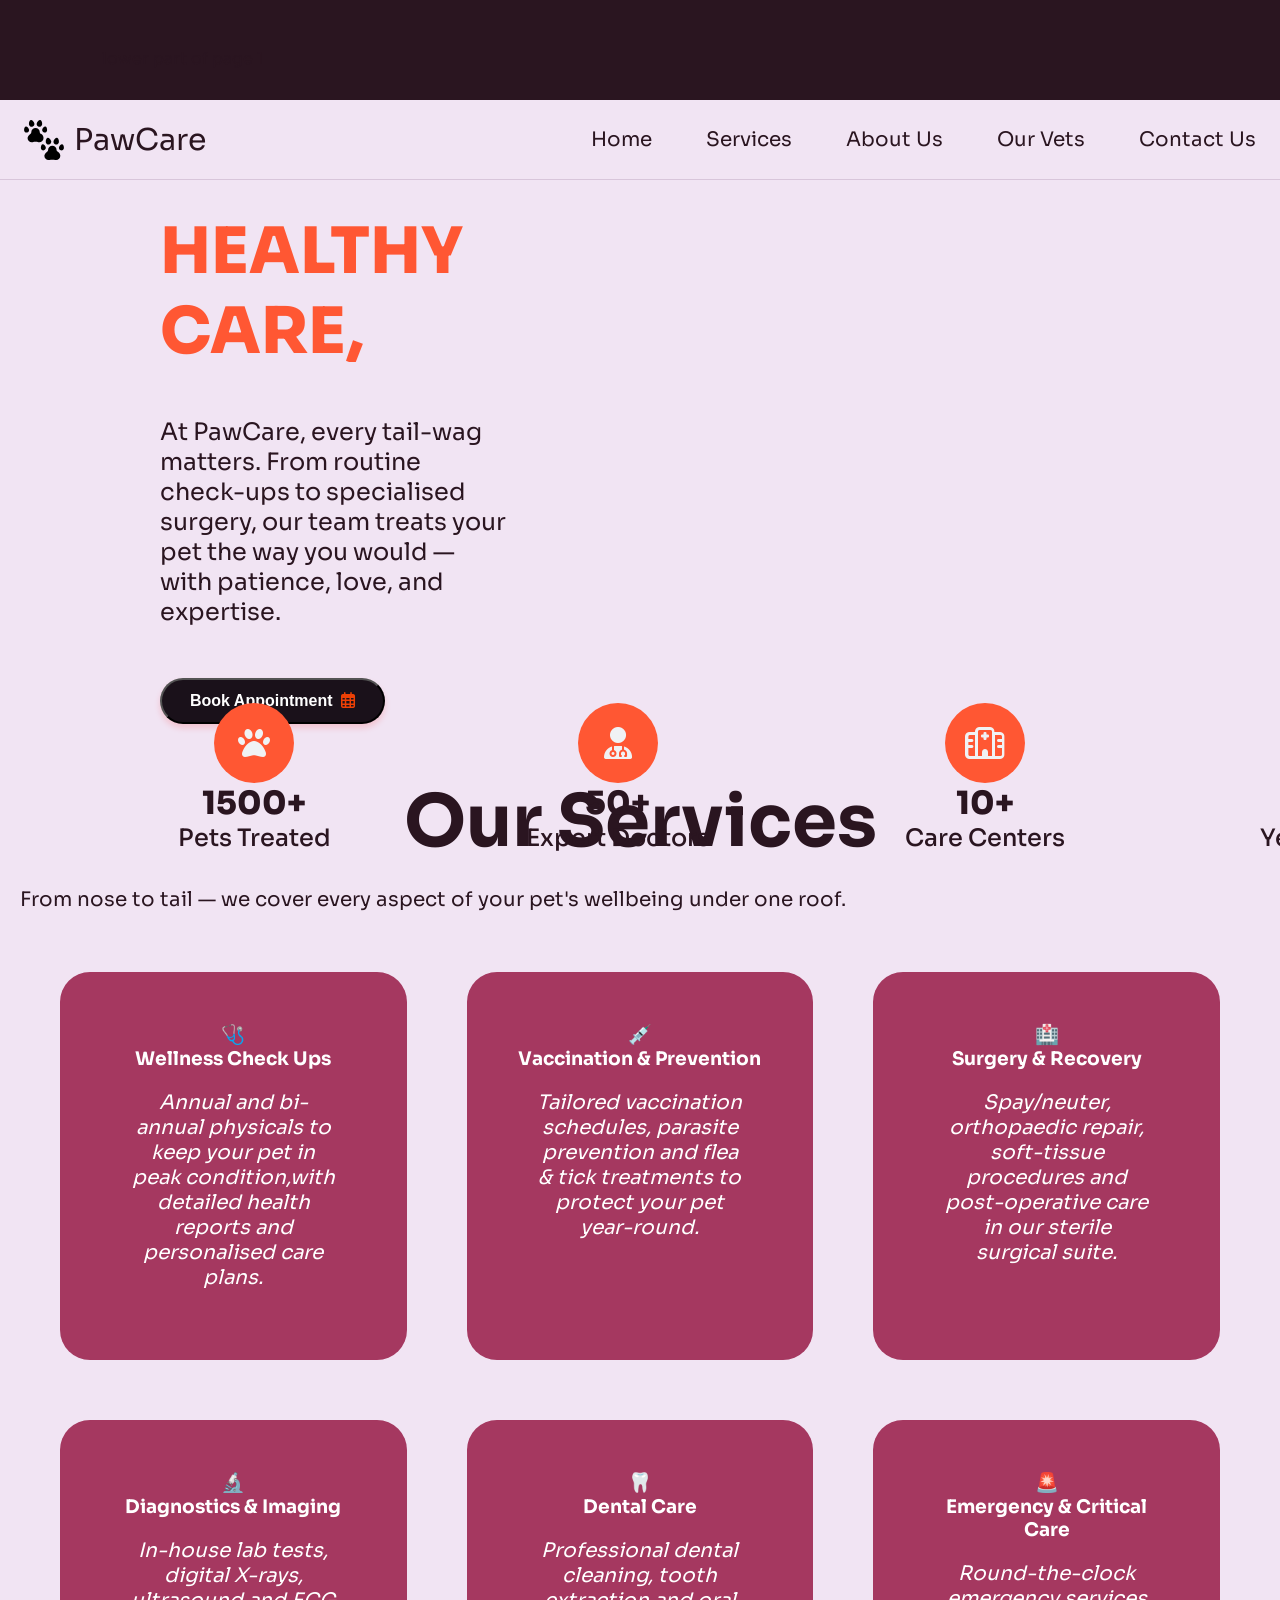
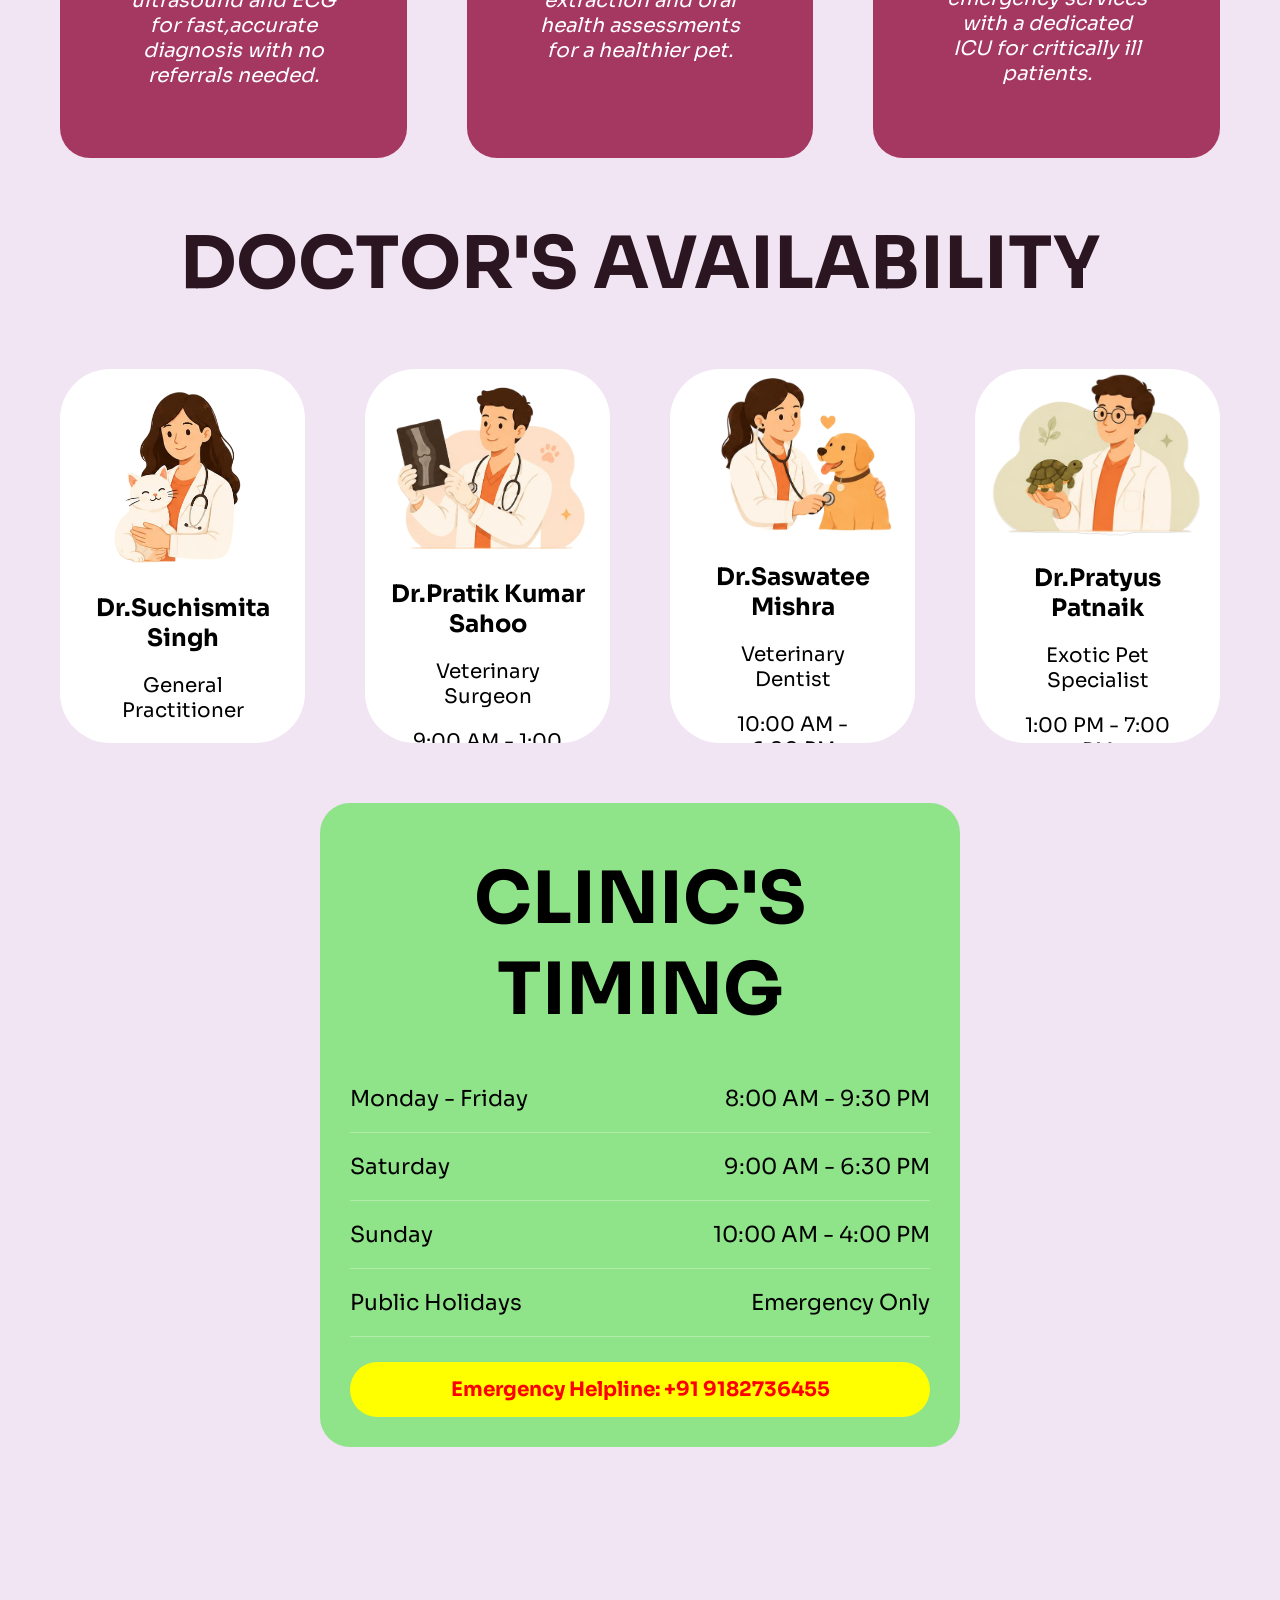
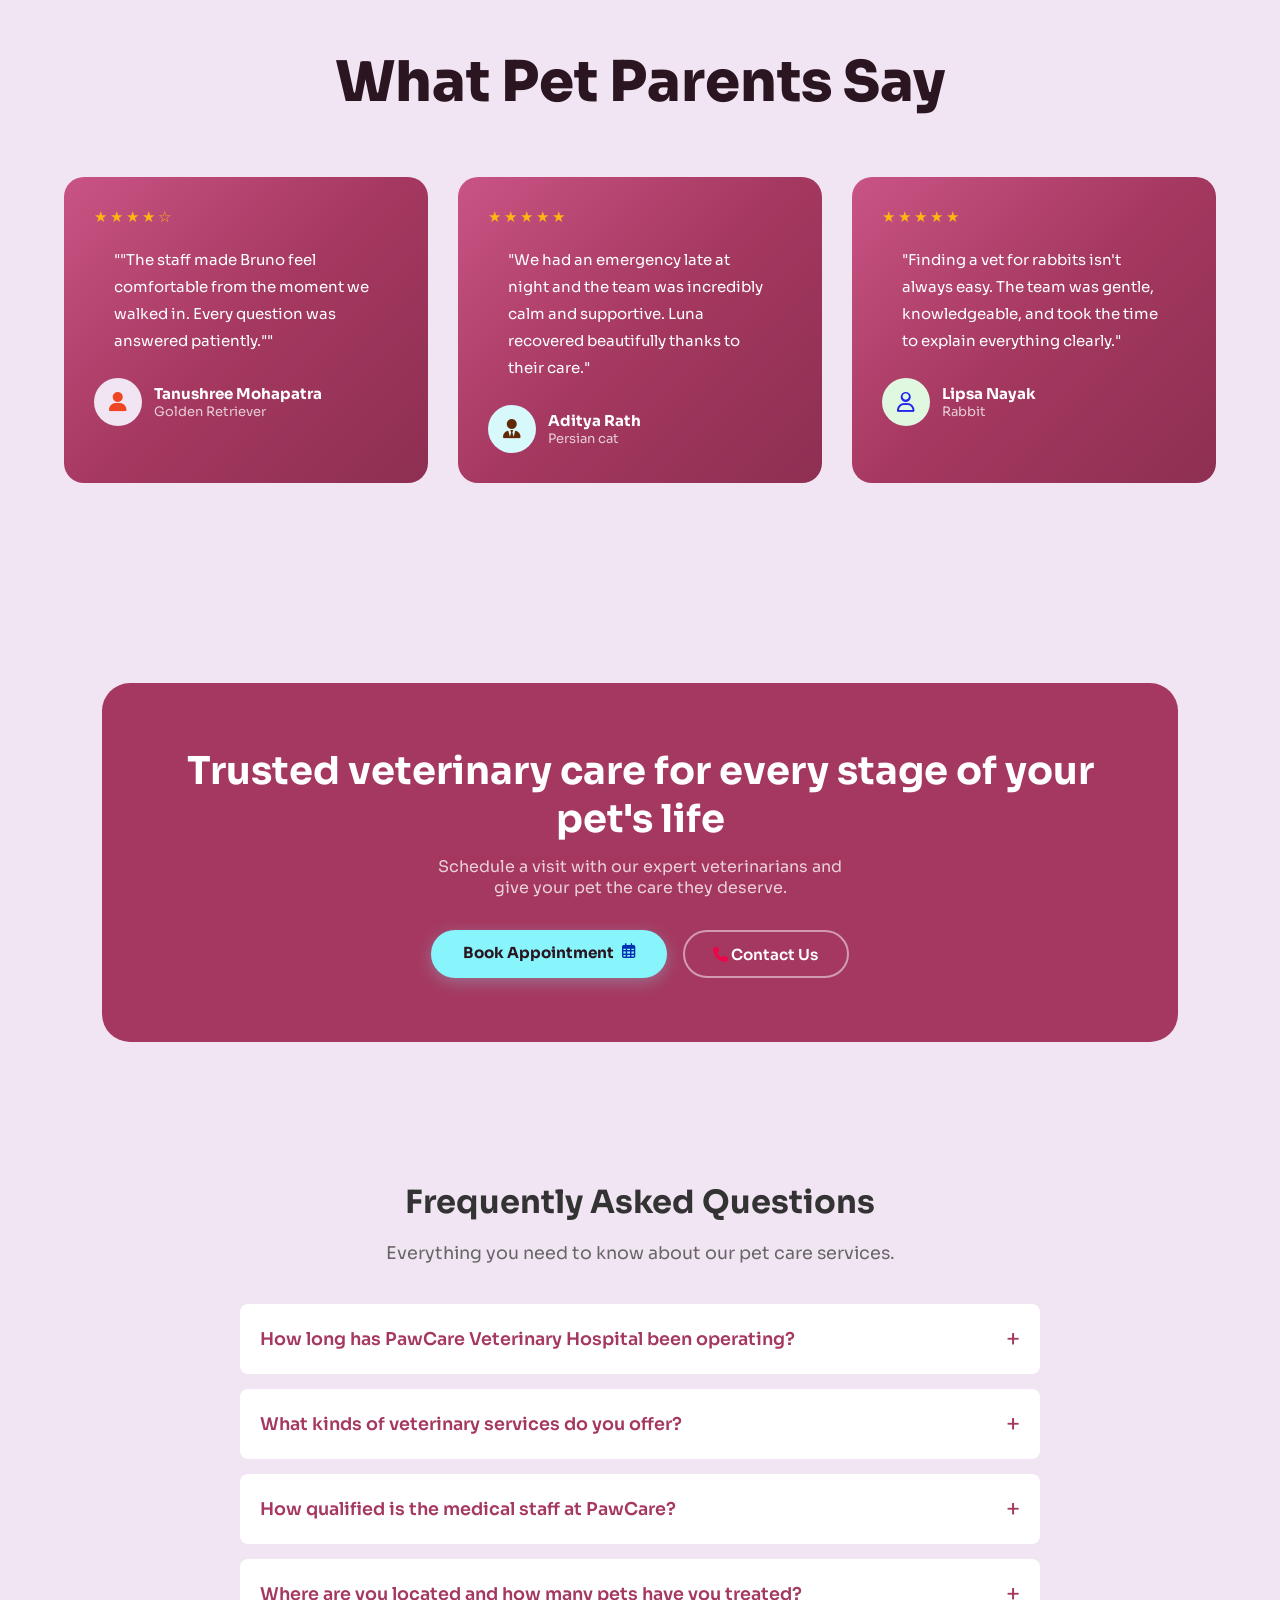
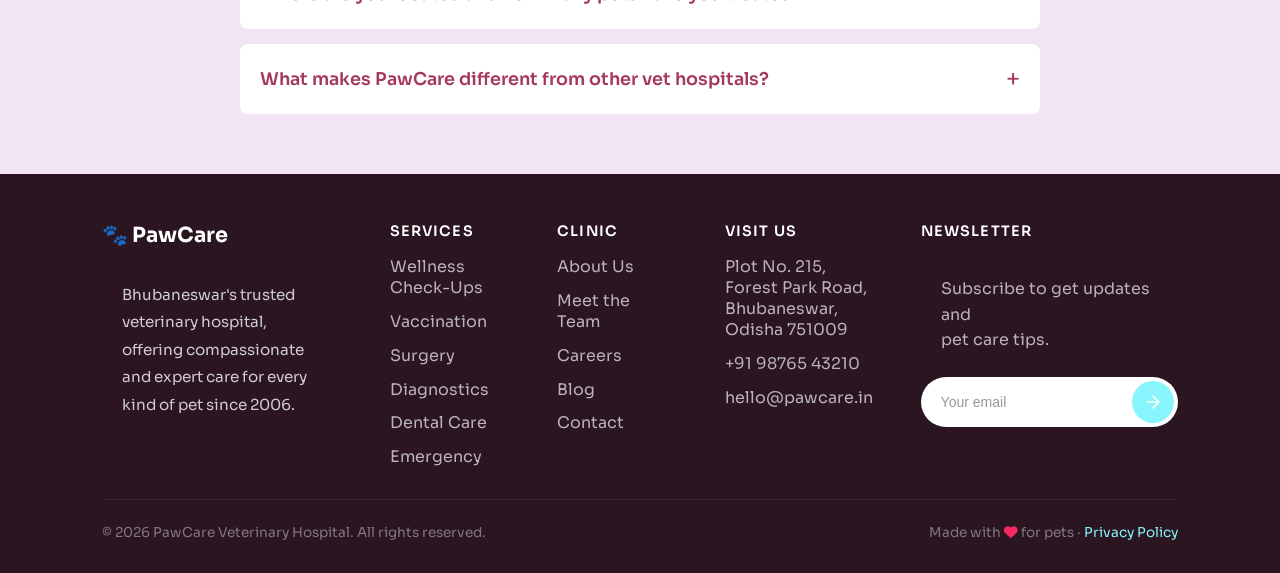
==== commit 09903778: "Merge branch 'main' into feature/pratik-final" ====
--- a/index.html
+++ b/index.html
@@ -6,6 +6,7 @@
     <title>PawCare-Veterinary Clinic</title>
     <link rel="stylesheet" href="./style.css">
     <link rel="icon" href="./images/pawCareLogo2.png">
+    <link rel="stylesheet" href="../../assets/vendor/aos/dist/aos.css">
     <link rel="preconnect" href="https://fonts.googleapis.com">
 <link rel="preconnect" href="https://fonts.gstatic.com" crossorigin>
 <link href="https://fonts.googleapis.com/css2?family=Playwrite+GB+J+Guides:ital@0;1&family=Sora:wght@100..800&display=swap" rel="stylesheet">
@@ -24,7 +25,11 @@
        <div class="dog"><i class="fa-solid fa-dog fa-5x fa-beat" style="color: rgb(241, 228, 243);"></i></div>
        <div class="cat"><i class="fa-solid fa-cat fa-5x fa-beat" style="color: rgb(241, 228, 243);"></i></div>
     </div>
-
+    <footer style="background-color: black; width: 100%; height: 100px;">
+    lower part of page 1
+    </footer>
+
+    
 
 	<!-- navbar -->
 
@@ -118,15 +123,19 @@
             <div class="hamburger-text">
                 <div class="close-icon"><i class="fa-solid fa-xmark" style="color: rgb(33, 2, 2);"></i></div>
                 <a href="index.html" class="side"><i class="fa-solid fa-paw" style="color: rgb(33, 2, 2);"></i> Home</a>
-                <a href="services.html" class="side"><i class="fa-solid fa-paw" style="color: rgb(33, 2, 2);"></i> Services</a>
+                <a href="services.html" class="side"><i class="fa-solid fa-paw" style="color: rgb(33, 2, 2);"></i>Services</a>
                 <a href="about.html" class="side"><i class="fa-solid fa-paw" style="color: rgb(33, 2, 2);"></i> About Us</a>
-                <a href="ourvets.html" class="side"><i class="fa-solid fa-paw" style="color: rgb(33, 2, 2);"></i> Our Vets</a>
+                <div class="side"><i class="fa-solid fa-paw" style="color: rgb(33, 2, 2);"></i> Our Vets</div>
                 <a href="contact.html" class="side"><i class="fa-solid fa-paw" style="color: rgb(33, 2, 2);"></i> Contact Us</a>
             </div>
             
             <div class="hamburger-icon">
                  <i class="fa-solid fa-bars-staggered fa-2x" style="color: rgb(33, 2, 2);"></i>
             </div>
+            <div class="box right">
+                <big>🔬</big>
+                <h3>Diagnostics & Imaging</h3>
+                <p><i>In-house lab tests, digital X-rays, ultrasound, and ECG for fast, accurate diagnosis — no referrals needed.</i></p>
         </div>
 
 
@@ -245,45 +254,8 @@
     </main>
   
   <!-- section 2 -->
-
-    <main id="main3">
-        <h1 class="doctor-availability">DOCTOR'S AVAILABILITY</h1>
-        <div class="grid-container">
-            <div id="left-doctor" class="item">
-                <div class="small-box-1"><img src="Images/vet1.png"></div>
-                <div class="small-box-2">
-                    <h2>Dr. Saswatee Mishra</h2>
-                    <p>General Practitioner</p>
-                    <p>10:00 AM - 4:00 PM</p>
-                </div>
-            </div>
-            <div id="left-doctor" class="item">
-                <div class="small-box-3"><img src="Images/vet2.png"></div>
-                <div class="small-box-4">
-                    <h2>Dr. Pratik K Sahoo</h2>
-                    <p>Veterinary Surgeon</p>
-                    <p>9:00 AM - 1:00 PM</p>
-                </div>
-            </div>
-            <div id="right-doctor" class="item">
-                <div class="small-box-5"><img src="Images/vet3.png"></div>
-                <div class="small-box-6">
-                    <h2>Dr. Pratyus Patnaik</h2>
-                    <p>Veterinary Dentist</p>
-                    <p>10:00 AM - 6:00 PM</p>
-                </div>
-            </div>
-            <div id="right-doctor" class="item">
-                <div class="small-box-7"><img src="Images/vet4.png"></div>
-                <div class="small-box-8">
-                    <h2>Dr. Suchismita Singh</h2>
-                    <p>Exotic Pet Specialist</p>
-                    <p>1:00 PM - 7:00 PM</p>
-                </div>
-            </div>
-        </div>
-
-        <h1 class="our-service">OUR SERVICES</h1>
+    <main id="main2">
+        <h1 class="our-service">Our Services</h1>
         <p class="service-description">From nose to tail — we cover every aspect of your pet's wellbeing under one roof.</p>
         <div class="container">
             <div class="box left" onclick="window.location.href='services.html#wellness';" style="cursor: pointer;">
@@ -318,35 +290,67 @@
             </div>
         </div>
 
+      <main id="main3">
+        <h1 class="doctor-availability">DOCTOR'S AVAILABILITY</h1>
+        <div class="grid-container">
+            <div class="item left-doctor">
+                <div class="small-box-1"><img src="Images/General Practitioner.png"></div>
+                <div class="small-box-2">
+                    <h2>Dr.Suchismita Singh</h2>
+                    <p>General Practitioner</p>
+                    <p>10:00 AM - 4:00 PM</p>
+                </div>
+            </div>
+            <div class="item left-doctor">
+                <div class="small-box-3"><img src="Images/Veterinary Surgeon.png"></div>
+                <div class="small-box-4">
+                    <h2>Dr.Pratik Kumar Sahoo</h2>
+                    <p>Veterinary Surgeon</p>
+                    <p>9:00 AM - 1:00 PM</p>
+                </div>
+            </div>
+            <div class="item right-doctor">
+                <div class="small-box-5"><img src="Images/Veterinary Dentist.png"></div>
+                <div class="small-box-6">
+                    <h2>Dr.Saswatee Mishra</h2>
+                    <p>Veterinary Dentist</p>
+                    <p>10:00 AM - 6:00 PM</p>
+                </div>
+            </div>
+            <div class="item right-doctor">
+                <div class="small-box-7"><img src="Images/Exotic Pet Specialist.png"></div>
+                <div class="small-box-8">
+                    <h2>Dr.Pratyus Patnaik</h2>
+                    <p>Exotic Pet Specialist</p>
+                    <p>1:00 PM - 7:00 PM</p>
+                </div>
+            </div>
+        </div>
+        
         <div class="timing-box">
             <h1 class="clinic-timing">CLINIC'S TIMING</h1>
-
             <div class="row">
                 <span>Monday - Friday</span>
                 <span>8:00 AM - 9:30 PM</span>
             </div>
-
             <div class="row">
                 <span>Saturday</span>
                 <span>9:00 AM - 6:30 PM</span>
             </div>
-
             <div class="row">
                 <span>Sunday</span>
                 <span>10:00 AM - 4:00 PM</span>
             </div>
-
             <div class="row">
                 <span>Public Holidays</span>
                 <span>Emergency Only</span>
             </div>
-
             <div class="helpline">
                 Emergency Helpline: +91 9182736455
             </div>
         </div>
     </main>
-    
+
 
 <!-- section 3 -->
 
@@ -498,7 +502,7 @@
                 <h4>Clinic</h4>
                 <ul>
                     <li><a href="about.html">About Us</a></li>
-                    <li><a href="ourvets.html">Meet the Team</a></li>
+                    <li><a href="#">Meet the Team</a></li>
                     <li><a href="#">Careers</a></li>
                     <li><a href="#">Blog</a></li>
                     <li><a href="contact.html">Contact</a></li>
@@ -532,7 +536,16 @@
             <span>Made with <i class="fa-solid fa-heart fa-beat" style="color: rgb(245, 41, 95);"></i> for pets · <a href="#">Privacy Policy</a></span>
         </div>
     </footer>
-    
-    <script src="script.js"></script>
+    <script src="../../assets/vendor/aos/dist/aos.js"></script>
+<script>
+  // Initialize AOS when the DOM is fully loaded
+  document.addEventListener('DOMContentLoaded', function () {
+    AOS.init({
+      duration: 650,
+      once: true
+    });
+  });
+</script>
+<script src="script.js"></script>
 </body>
 </html>
--- a/style.css
+++ b/style.css
@@ -474,107 +474,98 @@
 /* section2 */
 
 #main2{
-    height: 100%; 
-    width: 100%; 
+    width: 100%;
     background-color: #f1e4f3;
 }
 h1{
-    margin: 20px;
-    
+    margin:20px;
 }
 p{
-    margin: 20px;
-    font-size: 20px;
+    margin:20px;
+    font-size:20px;
+}
+.our-service{
+    text-align:center;
+    font-size:72px;
+    font-weight:bold;
 }
 .container{
-    display: grid;
+    display:grid;
     grid-template-columns:repeat(3,1fr);
-    gap: 40px;
-    margin: 50px;
+    gap:40px;
+    margin:50px;
 }
 .box{
     background-color:#a53860;
-    text-align: center;
-    border-radius: 30px;
+    color:white;
+    text-align:center;
+    border-radius:30px;
     overflow:hidden;
-    margin: 10px;
-    padding: 25px;
-    color: white;
+    padding:50px;
+    margin:10px;
+    opacity:0;
+    transition:transform .3s ease, box-shadow .3s ease;
 }
 .box:hover{
-    transform: scale(1.03);
-    transition:0.3s;
-    color: #87f5fb;
-    transform: translateY(-6px);
-    box-shadow: 0 25px 40px rgba(135,245,251,0.45);
-    transition: transform 0.3s ease-in-out;
-}
-.left{
-    animation:slideLeft 9s ease;
-}
-.right{
-    animation:slideRight 9s ease;
-}
-.up{
-    animation: slideUp 9s ease;
-}
-
-.down{
-    animation: slideDown 9s ease;
-}
-.our-service{
-    text-align: center;
-    font-size: 72px;
-    font-weight: bold;
-}
-.service-description{
-    text-align: center;
-    font-size: 20px;
-    margin-bottom: 30px;
+    transform:scale(1.05);
+    box-shadow:0 15px 30px rgba(0,0,0,.3);
+    cursor:pointer;
+}
+.show-left{
+    animation:slideLeft 2s ease forwards;
+}
+.show-right{
+    animation:slideRight 2s ease forwards;
+}
+.show-up{
+    animation:slideUp 2s ease forwards;
+}
+.show-down{
+    animation:slideDown 2s ease forwards;
 }
 @keyframes slideLeft{
     from{
-        transform: translateX(-100px);
-        opacity: 0;
+        transform:translateX(-100px);
+        opacity:0;
     }
     to{
-        transform: translateX(0);
-        opacity: 1;
+        transform:translateX(0);
+        opacity:1;
     }
 }
 @keyframes slideRight{
     from{
         transform:translateX(100px);
-        opacity: 0;
+        opacity:0;
     }
     to{
-        transform: translateX(0);
-        opacity: 1;
+        transform:translateX(0);
+        opacity:1;
     }
 }
 @keyframes slideUp{
     from{
-        transform: translateY(-100px);
-        opacity: 0;
+        transform:translateY(-100px);
+        opacity:0;
     }
     to{
-        transform: translateY(0);
-        opacity: 1;
-    }
-}
-
+        transform:translateY(0);
+        opacity:1;
+    }
+}
 @keyframes slideDown{
     from{
-        transform: translateY(100px);
-        opacity: 0;
+        transform:translateY(100px);
+        opacity:0;
     }
     to{
-        transform: translateY(0);
-        opacity: 1;
-    }
-}
-
-
+        transform:translateY(0);
+        opacity:1;
+    }
+}
+#header3{
+    background-color: yellow;
+}
 #main3{
     height: 100%; 
     width: 100%; 
@@ -593,11 +584,9 @@
     border-radius: 30px;
     color: black;
 }
-
 .timing-box h1{
     margin-bottom: 30px;
 }
-
 .row{
     display: flex;
     justify-content: space-between;
@@ -605,7 +594,6 @@
     border-bottom: 1px solid rgba(255,255,255,0.3);
     font-size: 22px;
 }
-
 .helpline{
     margin-top: 25px;
     background: yellow;
@@ -616,244 +604,86 @@
     font-size: 20px;
     font-weight: bold;
 }
+
 .grid-container{
-    display: grid;
+    display:grid;
     grid-template-columns:repeat(4,1fr);
-    gap: 40px;
-    margin: 50px;
-}
-.doctor-availability{ 
-    font-size: 72px;
-    font-weight: bold;
-    text-align: center;
+    gap:40px;
+    margin:50px;
+}
+.doctor-availability{
+    text-align:center;
+    font-size:72px;
+    font-weight:bold;
 }
 .item{
-    text-align: center;
-    border: radius 20px;
+    background:white;
+    text-align:center;
+    border-radius:50px;
     overflow:hidden;
-    border-radius: 50px;
-    margin: 10px;
-    background-color: #a53860 !important;
-}
-.small-box-1{
-    background-color:white;
+    margin:10px;
+
+    opacity:0;
+
+    transition:transform .3s ease,
+               box-shadow .3s ease;
+}
+.item:hover{
+    transform:scale(1.05);
+    box-shadow:0 15px 30px rgba(0,0,0,.3);
+    cursor:pointer;
+}
+.small-box-1,
+.small-box-3,
+.small-box-5,
+.small-box-7{
     padding:0;
 }
-.small-box-1 img{
-    width: 100%;
-    height: 100%;
-    object-fit: cover;
-    display: block;
-}
-.small-box-2{
-    background-color:#a53860 !important;
-    padding: 25px;
-    height: 175px;
-    color:white;
-}
-.small-box-3{
-    background-color:white;
-    padding:0;
-}
-.small-box-3 img{
-    width: 100%;
-    height: 100%;
-    object-fit: cover;
-    display: block;
-}
-.small-box-4{
-    background-color:#a53860 !important;
-    padding: 25px;
-    height: 175px;
-    color:white;
-}
-.small-box-5{
-    background-color:white;
-    padding:0;
-}
-.small-box-5 img{
-    width: 100%;
-    height: 100%;
-    object-fit: cover;
-    display: block;
-}
-.small-box-6{
-    background-color:#a53860 !important;
-    padding: 25px;
-    height: 175px;
-    color:white;
-}
-.small-box-7{
-    background-color:white;
-    padding:0;
-}
+.small-box-1 img,
+.small-box-3 img,
+.small-box-5 img,
 .small-box-7 img{
-    width: 100%;
-    height: 100%;
-    object-fit: cover;
-    display: block;
-}
+    width:100%;
+    height:100%;
+    object-fit:cover;
+    display:block;
+}
+.small-box-2,
+.small-box-4,
+.small-box-6,
 .small-box-8{
-    background-color:#a53860 !important;
-    padding: 25px;
-    height: 175px;
-    color:white;
-}
-#left-doctor{
-    animation:slideLeft 10s ease;
-}
-#right-doctor{
-    animation:slideRight 10s ease;
+    padding:25px;
+    height:175px;
+    color:black;
+}
+.show-left-doctor{
+    animation:slideLeft 1s ease forwards;
+}
+.show-right-doctor{
+    animation:slideRight 1s ease forwards;
 }
 @keyframes slideLeft{
     from{
-        transform: translateX(-100px);
-        opacity: 0;
+        transform:translateX(-100px);
+        opacity:0;
     }
     to{
-        transform: translateX(0);
-        opacity: 1;
+        transform:translateX(0);
+        opacity:1;
     }
 }
 @keyframes slideRight{
     from{
         transform:translateX(100px);
-        opacity: 0;
+        opacity:0;
     }
     to{
-        transform: translateX(0);
-        opacity: 1;
-    }
-}
-.main4{
-    background-color: #f1e4f3;
-}
-.pet-details{
-    text-align: center;
-    font-size: 72px;
-    font-weight: bold;
-}
-.grid-containers{
-    display: grid;
-    grid-template-columns:repeat(3,1fr);
-    gap: 40px;
-    margin: 50px;
-}
-.items{
-    background-color: #a53860 !important;
-    text-align: center;
-    overflow:hidden;
-    border-radius: 50px;
-    margin: 10px;
-}
-.small-1{
-    background-color:white;
-    padding:0; 
-}
-.small-1 img{
-    width: 100%;
-    height: 100%;
-    object-fit: cover;
-    display: block;
-}
-.small-2{
-    background-color:#a53860 !important;
-    padding: 25px;
-    color: white;
-}
-.small-3{
-    background-color:white;
-    padding:0;
-}
-.small-3 img{
-    width: 100%;
-    height: 100%;
-    object-fit: cover;
-    display: block;
-}
-.small-4{
-    background-color:#a53860 !important;
-    padding: 25px;
-    color: white;
-}
-.small-5{
-    background-color:white;
-    padding:0;
-}
-.small-5 img{
-    width: 100%;
-    height: 100%;
-    object-fit: cover;
-    display: block;
-}
-.small-6{
-    background-color:#a53860 !important;
-    padding: 25px;
-    color: white;
-}
-.small-7{
-    background-color:white;
-    padding:0;
-}
-.small-7 img{
-    width: 100%;
-    height: auto;
-    display:block;
-}
-.small-8{
-    background-color:#a53860 !important;
-    padding: 25px;
-    color: white;
-}
-.small-9{
-    background-color:white;
-    padding:0;
-}
-.small-9 img{
-    width: 100%;
-    height: auto;
-    display:block;
-}
-.small-10{
-    background-color:#a53860 !important;
-    padding: 25px;
-    color: white;
-}
-.small-11{
-    background-color:white;
-    padding:0;
-}
-.small-11 img{
-    width: 100%;
-    height: auto;
-    display:block;
-}
-.small-12{
-    background-color:#a53860 !important;
-    padding: 25px;
-    color: white;
-}
-.small-13{
-    background-color:white;
-    padding:0;
-}
-.small-13 img{
-    width: 100%;
-    height: 100%;
-    object-fit: cover;
-    display: block;
-}
-.small-14{
-    background-color:#a53860 !important;
-    padding: 25px;
-    color: white;
-}
-#click{
-    cursor: pointer;
-}
-#click:hover{
-    color: #87f5fb;
-}
+        transform:translateX(0);
+        opacity:1;
+    }
+}
+
+
 
 /* ── TESTIMONIALS ── */
 
@@ -1506,46 +1336,39 @@
   }
 
   .our-service,
-  .clinic-timing,
-  .doctor-availability,
-  .pet-details{
-      font-size:30px;
-  }
-
-  h1{
-      font-size:24px;
-  }
-
-  p{
-      font-size:14px;
-  }
-
-  .container,
-  .grid-container,
-  .grid-containers{
-      margin:15px;
-      gap:20px;
-  }
-
-  .box{
-      padding:25px;
-  }
-
-  .timing-box{
-      width:95%;
-      padding:20px;
-  }
-
-  .row{
-      font-size:14px;
-      flex-direction:column;
-      gap:5px;
-      text-align:center;
-  }
-
-  .helpline{
-      font-size:16px;
-  }
+    .clinic-timing,
+    .doctor-availability,
+    .pet-details{
+        font-size:30px;
+    }
+    h1{
+        font-size:24px;
+    }
+    p{
+        font-size:14px;
+    }
+    .container,
+    .grid-container,
+    .grid-containers{
+        margin:15px;
+        gap:20px;
+    }
+    .box{
+        padding:25px;
+    }
+    .timing-box{
+        width:95%;
+        padding:20px;
+    }
+    .row{
+        font-size:14px;
+        flex-direction:column;
+        gap:5px;
+        text-align:center;
+    }
+    .helpline{
+        font-size:16px;
+    }
 
   .small-1 img,
   .small-3 img,
@@ -1639,5 +1462,4 @@
     gap: 12px;
   }
 
-}
-
+}
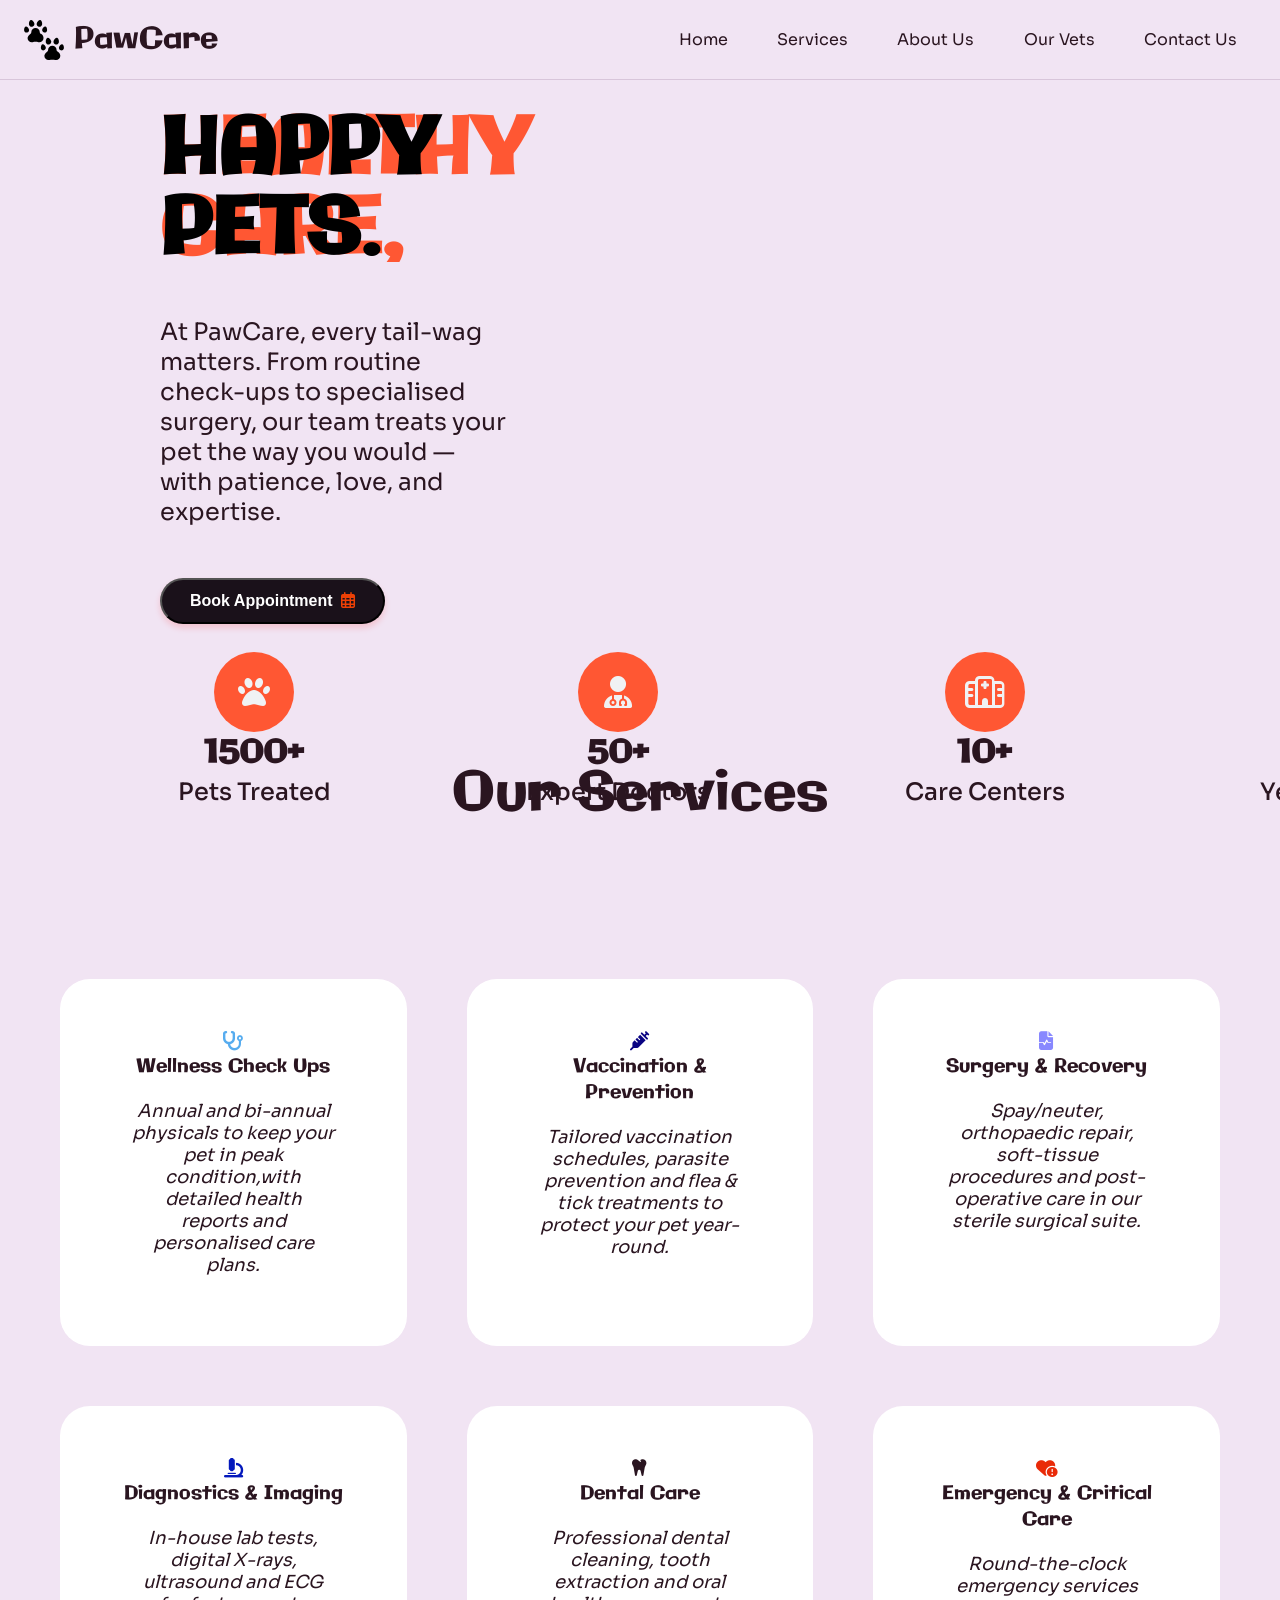
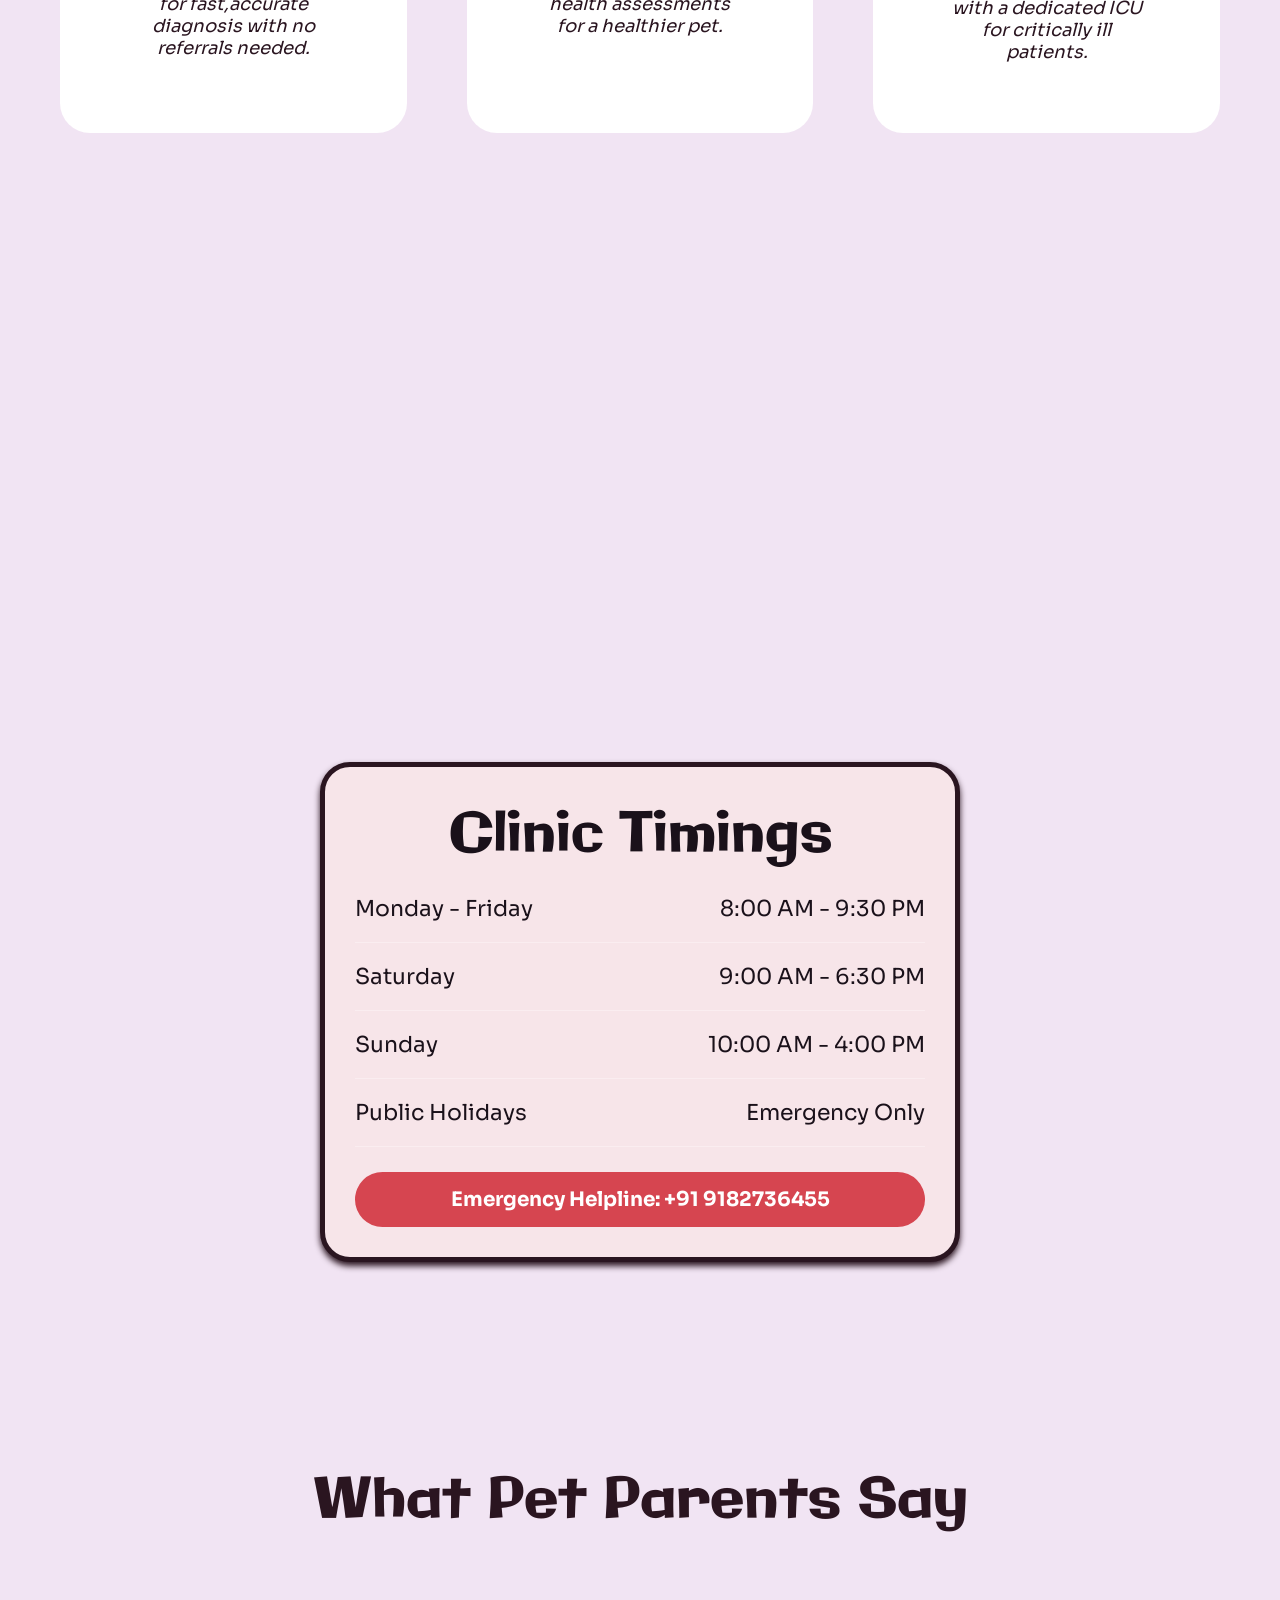
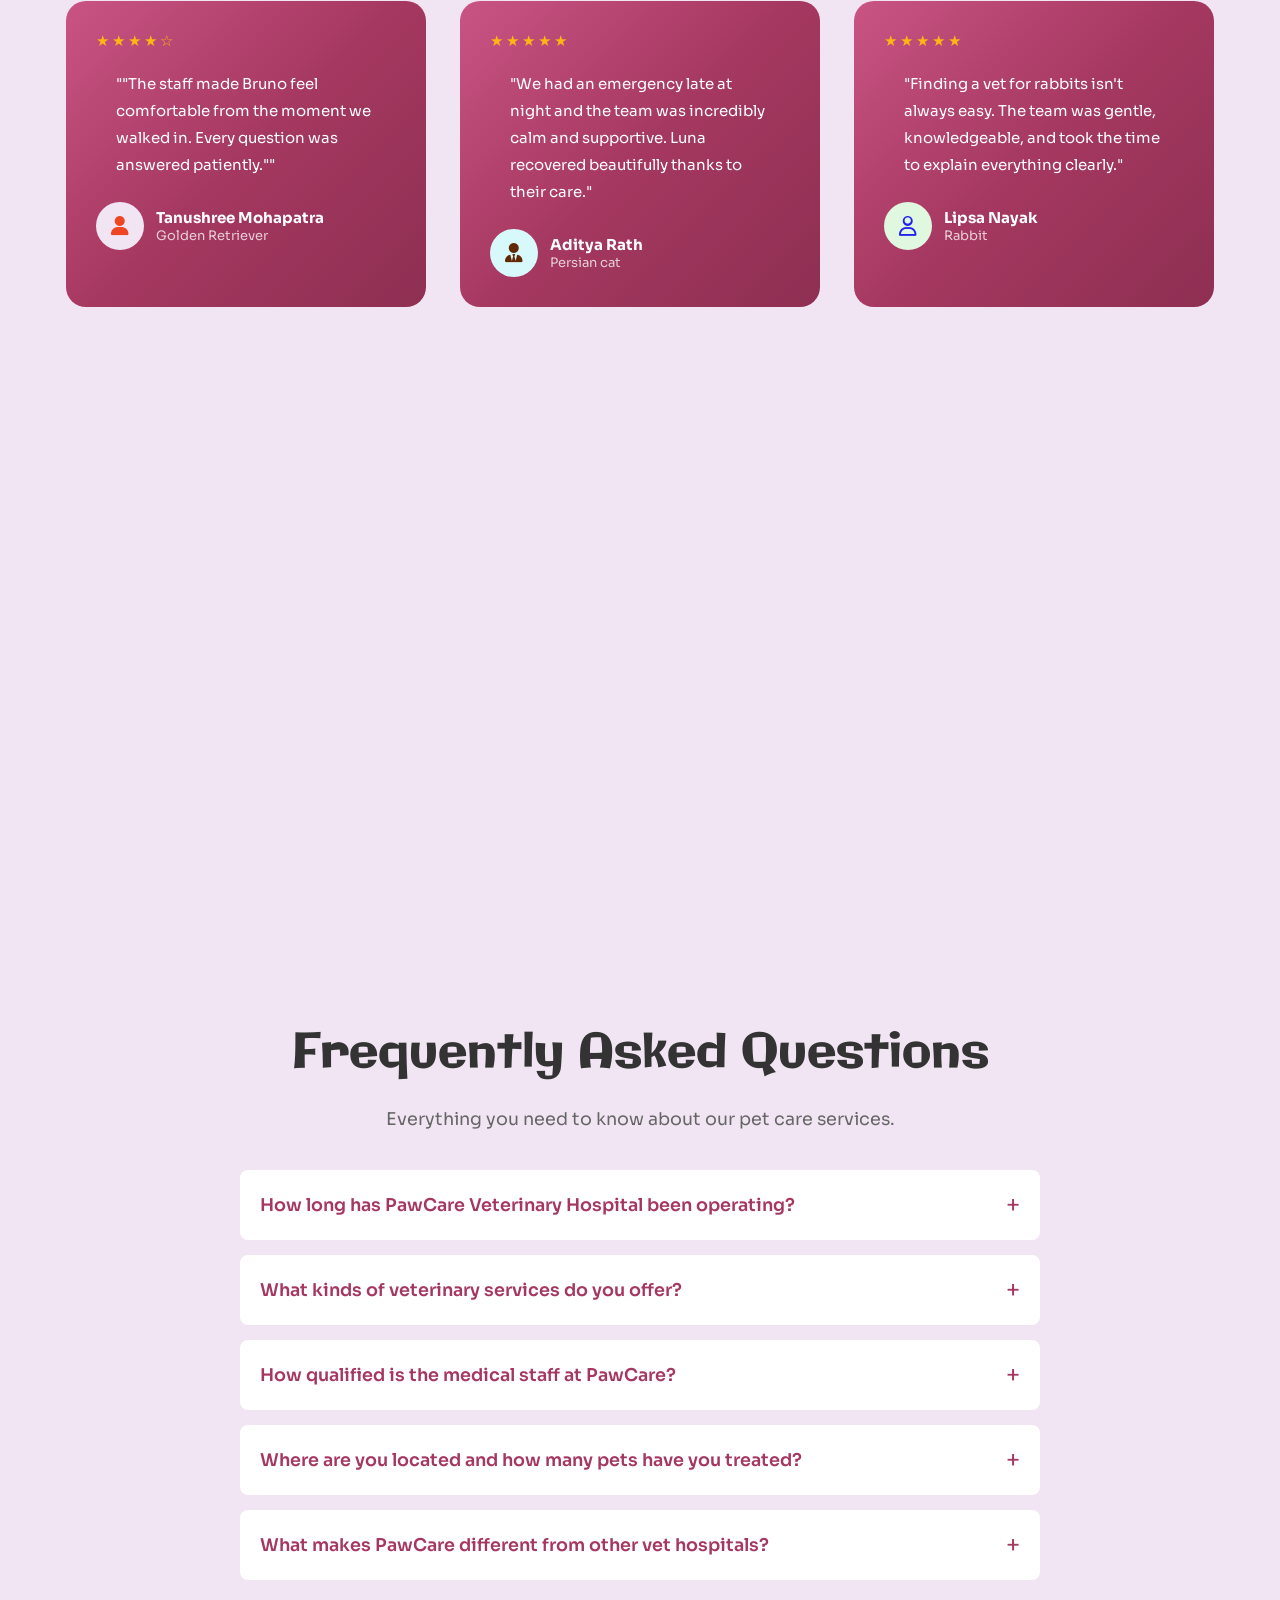
==== commit de817f3f: "Merge pull request #16 from Saswatee19/check/fonts Check/fonts" ====
--- a/index.html
+++ b/index.html
@@ -6,10 +6,10 @@
     <title>PawCare-Veterinary Clinic</title>
     <link rel="stylesheet" href="./style.css">
     <link rel="icon" href="./images/pawCareLogo2.png">
-    <link rel="stylesheet" href="../../assets/vendor/aos/dist/aos.css">
     <link rel="preconnect" href="https://fonts.googleapis.com">
+    <link href="https://unpkg.com/aos@2.3.1/dist/aos.css" rel="stylesheet">
 <link rel="preconnect" href="https://fonts.gstatic.com" crossorigin>
-<link href="https://fonts.googleapis.com/css2?family=Playwrite+GB+J+Guides:ital@0;1&family=Sora:wght@100..800&display=swap" rel="stylesheet">
+<link href="https://fonts.googleapis.com/css2?family=Calistoga&family=Galindo&family=Sora:wght@100..800&display=swap" rel="stylesheet">
 <link rel="stylesheet" href="https://fonts.googleapis.com/css2?family=Material+Symbols+Outlined:opsz,wght,FILL,GRAD@24,400,0,0&icon_names=list_arrow" />
 <link rel="stylesheet" href="https://fonts.googleapis.com/css2?family=Material+Symbols+Outlined:opsz,wght,FILL,GRAD@24,400,0,0&icon_names=close_small" />
 <link rel="stylesheet" href="https://fonts.googleapis.com/css2?family=Material+Symbols+Outlined:opsz,wght,FILL,GRAD@48,400,0,0&icon_names=stethoscope" />
@@ -25,10 +25,6 @@
        <div class="dog"><i class="fa-solid fa-dog fa-5x fa-beat" style="color: rgb(241, 228, 243);"></i></div>
        <div class="cat"><i class="fa-solid fa-cat fa-5x fa-beat" style="color: rgb(241, 228, 243);"></i></div>
     </div>
-    <footer style="background-color: black; width: 100%; height: 100px;">
-    lower part of page 1
-    </footer>
-
     
 
 	<!-- navbar -->
@@ -123,20 +119,15 @@
             <div class="hamburger-text">
                 <div class="close-icon"><i class="fa-solid fa-xmark" style="color: rgb(33, 2, 2);"></i></div>
                 <a href="index.html" class="side"><i class="fa-solid fa-paw" style="color: rgb(33, 2, 2);"></i> Home</a>
-                <a href="services.html" class="side"><i class="fa-solid fa-paw" style="color: rgb(33, 2, 2);"></i>Services</a>
+                <a href="services.html" class="side"><i class="fa-solid fa-paw" style="color: rgb(33, 2, 2);"></i> Services</a>
                 <a href="about.html" class="side"><i class="fa-solid fa-paw" style="color: rgb(33, 2, 2);"></i> About Us</a>
-                <div class="side"><i class="fa-solid fa-paw" style="color: rgb(33, 2, 2);"></i> Our Vets</div>
+                <a href="ourvets.html" class="side"><i class="fa-solid fa-paw" style="color: rgb(33, 2, 2);"></i> Our Vets</a>
                 <a href="contact.html" class="side"><i class="fa-solid fa-paw" style="color: rgb(33, 2, 2);"></i> Contact Us</a>
             </div>
             
             <div class="hamburger-icon">
                  <i class="fa-solid fa-bars-staggered fa-2x" style="color: rgb(33, 2, 2);"></i>
             </div>
-            <div class="box right">
-                <big>🔬</big>
-                <h3>Diagnostics & Imaging</h3>
-                <p><i>In-house lab tests, digital X-rays, ultrasound, and ECG for fast, accurate diagnosis — no referrals needed.</i></p>
-        </div>
 
 
     </header>
@@ -154,10 +145,10 @@
          <a href="#" class="swap-link">
           <span class="text-wrapper">
             <span class="line text-front" style="display: flex; flex-direction: column;">
-                <span style="color: #ff5733;">Healthy</span>
-                <span style="color: #ff5733;">care,</span>  
+                <span data-aos="fade-right" style="color: #ff5733;">Healthy</span>
+                <span data-aos="fade-right" style="color: #ff5733;">care,</span>  
             </span>
-            <span class="line text-back" style="display: flex; flex-direction: column;">
+            <span data-aos="fade-right" class="line text-back" style="display: flex; flex-direction: column;">
                 <span>Happy</span>
                 <span>Pets.</span>  
             </span>
@@ -165,7 +156,7 @@
          </a>
         
         </div>  
-        <div class="mainleftmid">
+        <div data-aos="fade-right" class="mainleftmid">
              At PawCare, every <span class="wagging-text">tail-wag</span> matters. From routine check-ups to specialised surgery, our team treats your pet the way you would — with patience, love, and expertise.
         </div>
         <div class="mainleftbtm">
@@ -230,22 +221,22 @@
 		 </div>
 		</div>
         <div class="footer-info">
-            <div class="info-box">
+            <div data-aos="fade-left" data-aos-duration="1200" class="info-box">
               <div class="info-bubble" id="info-bubble-1"><i class="fa-solid fa-paw fa-2x" style="color: rgb(240, 242, 244);"></i></div>
               <div class="info-val">1500+</div>
               <div class="info-text">Pets Treated</div>
             </div>
-            <div class="info-box">
+            <div data-aos="fade-left" data-aos-duration="1200" class="info-box">
                <div class="info-bubble" id="info-bubble-2"><i class="fa-solid fa-user-doctor fa-2x" style="color: rgb(240, 242, 244);"></i></div>
                <div class="info-val">50+</div>
                <div class="info-text">Expert Doctors</div>
             </div>
-            <div class="info-box">
+            <div data-aos="fade-right" data-aos-duration="1200" class="info-box">
                <div class="info-bubble" id="info-bubble-3"><i class="fa-regular fa-hospital fa-2x" style="color: rgb(240, 242, 244);"></i></div>
                <div class="info-val">10+</div>
                <div class="info-text">Care Centers</div>
         </div>
-        <div class="info-box">
+        <div data-aos="fade-right" data-aos-duration="1200" class="info-box">
             <div class="info-bubble" id="info-bubble-4"><i class="fa-regular fa-heart fa-2x fa-beat" style="color: rgb(240, 242, 244);"></i></div>
             <div class="info-val">20+</div>
             <div class="info-text">Years of Trust</div>
@@ -255,80 +246,100 @@
   
   <!-- section 2 -->
     <main id="main2">
-        <h1 class="our-service">Our Services</h1>
-        <p class="service-description">From nose to tail — we cover every aspect of your pet's wellbeing under one roof.</p>
+        <div class="top" style="display: flex; justify-content: centre; flex-direction: column; align-items: center;">
+            <h1 data-aos="fade-up" data-aos-duration="1200" class="our-service-heading">Our Services</h1>
+        <h1 data-aos="fade-up" data-aos-duration="1200" class="responsive-heading">Our Services</h1>
+        <p data-aos="fade-up" data-aos-duration="1200" class="service-description">From nose to tail — we cover every aspect of your pet's wellbeing under one roof.</p>
+        </div>
+        
         <div class="container">
             <div class="box left" onclick="window.location.href='services.html#wellness';" style="cursor: pointer;">
-                <big>🩺</big>
+                <big><i class="fa-solid fa-stethoscope" style="color: rgb(86, 172, 239);"></i></big>
                 <h3>Wellness Check Ups</h3>
                 <p><i>Annual and bi-annual physicals to keep your pet in peak condition,with detailed health reports and personalised care plans.</i></p>
             </div>
             <div class="box up" onclick="window.location.href='services.html#vaccination';" style="cursor: pointer;">
-                <big>💉</big>
+                <big><i class="fa-solid fa-syringe fa-shake" style="color: rgb(9, 3, 130); --fa-animation-duration: 3s;"></i></big>
                 <h3>Vaccination & Prevention</h3>
                 <p><i>Tailored vaccination schedules, parasite prevention and flea & tick treatments to protect your pet year-round.</i></p>
             </div>
             <div class="box left" onclick="window.location.href='services.html#surgery';" style="cursor: pointer;">
-                <big>🏥</big>
+                <big><i class="fa-solid fa-file-waveform fa-flip" style="color: rgb(136, 136, 255); --fa-animation-duration: 1.5s;"></i></big>
                 <h3>Surgery & Recovery</h3>
                 <p><i>Spay/neuter, orthopaedic repair, soft-tissue procedures and post-operative care in our sterile surgical suite.</i></p>
             </div>
             <div class="box right" onclick="window.location.href='services.html#diagnostics';" style="cursor: pointer;">
-                <big>🔬</big>
+                <big><i class="fa-solid fa-microscope fa-bounce" style="color: rgb(4, 25, 188);--fa-animation-duration: 2.5s;"></i></big>
                 <h3>Diagnostics & Imaging</h3>
                 <p><i>In-house lab tests, digital X-rays, ultrasound and ECG for fast,accurate diagnosis with no referrals needed.</i></p>
             </div>
             <div class="box down" onclick="window.location.href='services.html#dental';" style="cursor: pointer;">
-                <big>🦷</big>
+                <big><i class="fa-solid fa-tooth fa-beat" style="--fa-animation-duration: 3s;"></i></big>
                 <h3>Dental Care</h3>
                 <p><i>Professional dental cleaning, tooth extraction and oral health assessments for a healthier pet.</i></p>
             </div>
             <div class="box right" onclick="window.location.href='services.html#emergency';" style="cursor: pointer;">
-                <big>🚨</big>
+                <big><i class="fa-solid fa-heart-circle-exclamation fa-beat-fade" style="color: rgb(233, 42, 8);"></i></big>
                 <h3>Emergency & Critical Care</h3>
                 <p><i>Round-the-clock emergency services with a dedicated ICU for critically ill patients.</i></p>
             </div>
         </div>
 
       <main id="main3">
-        <h1 class="doctor-availability">DOCTOR'S AVAILABILITY</h1>
+        <div data-aos="flip-right" data-aos-duration="1300" class="doctor-availability">Vets Team at PawCare</div>
+        <div data-aos="flip-right" data-aos-duration="1300" class="doctor-availability-heading-responsive">Vets Team at PawCare</div>
         <div class="grid-container">
-            <div class="item left-doctor">
-                <div class="small-box-1"><img src="Images/General Practitioner.png"></div>
-                <div class="small-box-2">
-                    <h2>Dr.Suchismita Singh</h2>
-                    <p>General Practitioner</p>
-                    <p>10:00 AM - 4:00 PM</p>
-                </div>
-            </div>
-            <div class="item left-doctor">
-                <div class="small-box-3"><img src="Images/Veterinary Surgeon.png"></div>
-                <div class="small-box-4">
-                    <h2>Dr.Pratik Kumar Sahoo</h2>
-                    <p>Veterinary Surgeon</p>
-                    <p>9:00 AM - 1:00 PM</p>
-                </div>
-            </div>
-            <div class="item right-doctor">
-                <div class="small-box-5"><img src="Images/Veterinary Dentist.png"></div>
-                <div class="small-box-6">
-                    <h2>Dr.Saswatee Mishra</h2>
-                    <p>Veterinary Dentist</p>
-                    <p>10:00 AM - 6:00 PM</p>
-                </div>
-            </div>
-            <div class="item right-doctor">
-                <div class="small-box-7"><img src="Images/Exotic Pet Specialist.png"></div>
-                <div class="small-box-8">
-                    <h2>Dr.Pratyus Patnaik</h2>
-                    <p>Exotic Pet Specialist</p>
-                    <p>1:00 PM - 7:00 PM</p>
-                </div>
-            </div>
-        </div>
-        
-        <div class="timing-box">
-            <h1 class="clinic-timing">CLINIC'S TIMING</h1>
+    <div class="doc-wrapper" data-aos="flip-left" data-aos-duration="1600">
+        <a href="ourvets.html#suchismita" class="doctor-card">
+            <div class="card-img-wrap">
+                <img src="Images/General Practitioner.png" alt="Dr. Suchismita Singh">
+            </div>
+            <div class="card-body">
+                <h2>Dr.Suchismita Singh</h2>
+                <p>Veterinary Dentist</p>
+            </div>
+        </a>
+    </div>
+    
+    <div class="doc-wrapper" data-aos="flip-right" data-aos-duration="1600">
+        <a href="ourvets.html#pratik" class="doctor-card">
+            <div class="card-img-wrap">
+                <img src="Images/Veterinary Surgeon.png" alt="Dr. Pratik Kumar Sahoo">
+            </div>
+            <div class="card-body">
+                <h2>Dr.Pratik Kumar Sahoo</h2>
+                <p>Veterinary Surgeon</p>
+            </div>
+        </a>
+    </div>
+    
+    <div class="doc-wrapper" data-aos="flip-right" data-aos-duration="1600">
+        <a href="ourvets.html#saswatee" class="doctor-card">
+            <div class="card-img-wrap">
+                <img src="Images/Veterinary Dentist.png" alt="Dr. Saswatee Mishra">
+            </div>
+            <div class="card-body">
+                <h2>Dr.Saswatee Mishra</h2>
+                <p>Feline Specialist</p>
+            </div>
+        </a>
+    </div>
+    
+    <div class="doc-wrapper" data-aos="flip-left" data-aos-duration="1600">
+        <a href="ourvets.html#pratyus" class="doctor-card">
+            <div class="card-img-wrap">
+                <img src="Images/Exotic Pet Specialist.png" alt="Dr. Pratyus Patnaik">
+            </div>
+            <div class="card-body">
+                <h2>Dr.Pratyus Patnaik</h2>
+                <p>Avian and Exotic Animal Veterinary</p>
+            </div>
+        </a>
+    </div>
+</div>
+        <div data-aos="zoom-in-up" data-aos-duration="1300" class="timing-box">
+            <div class="clinic-timing">Clinic Timings</div>
+            <div class="clinic-timing-responsive">Clinic Timings</div>
             <div class="row">
                 <span>Monday - Friday</span>
                 <span>8:00 AM - 9:30 PM</span>
@@ -356,9 +367,9 @@
 
      <!-- TESTIMONIALS -->
     <section id="reviews">
-        <h2 class="section-title">What Pet Parents Say</h2>
+        <h2 data-aos="zoom-out" data-aos-duration="1400" class="section-title">What Pet Parents Say</h2>
         <div class="testimonials-grid">
-            <div class="testimonial-card">
+            <div data-aos="zoom-in-up" data-aos-duration="1400" class="testimonial-card">
                 <div class="stars">★★★★☆</div>
                 <p>""The staff made Bruno feel comfortable from the moment we walked in. Every question was answered patiently.""</p>
                 <div class="reviewer">
@@ -370,7 +381,7 @@
                 </div>
             </div>
         
-            <div class="testimonial-card">
+            <div data-aos="zoom-in-up" data-aos-duration="1400" class="testimonial-card">
                 <div class="stars">★★★★★</div>
                 <p>"We had an emergency late at night and the team was incredibly calm and supportive. Luna recovered beautifully thanks to their care."</p>
                 <div class="reviewer">
@@ -382,7 +393,7 @@
                 </div>
             </div>
 
-            <div class="testimonial-card">
+            <div data-aos="zoom-in-up" data-aos-duration="1400" class="testimonial-card">
                 <div class="stars">★★★★★</div>
                 <p>"Finding a vet for rabbits isn't always easy. The team was gentle, knowledgeable, and took the time to explain everything clearly."</p>
                 <div class="reviewer">
@@ -398,7 +409,7 @@
     </section>
     <!-- BOOKING CTA -->
 
-    <div class="booking" id="book" style="background-color: #a53860;">
+    <div data-aos="flip-up" data-aos-duration="1200" class="booking" id="book" style="background-color: #a53860;">
         <h2>Trusted veterinary care for every stage of your pet's life</h2>
         <p>Schedule a visit with our expert veterinarians and give your pet the care they deserve.</p>
         <div class="booking-actions">
@@ -408,7 +419,7 @@
                 <i class="fa-regular fa-calendar-days" style="color: rgb(0, 47, 177);"></i>
             </div> 
         </a>
-        <a href="tel:+919876543210" class="btn-outline-white"><i class="fa-solid fa-phone fa-shake" style="color: rgb(237, 5, 73);"></i> Contact Us</a>
+        <a href="tel:+919876543210" class="btn-outline-white"><i class="fa-solid fa-phone fa-shake" style="color: rgb(239, 253, 158);"></i> Contact Us</a>
     </div>
 </div>
 
@@ -416,13 +427,13 @@
 <section class="pawcare-faq-section">
   <div class="faq-container">
     <div class="faq-header">
-      <h2>Frequently Asked Questions</h2>
-      <p>Everything you need to know about our pet care services.</p>
+      <h2 data-aos="fade-up" data-aos-duration="1200">Frequently Asked Questions</h2>
+      <p data-aos="fade-up" data-aos-duration="1200">Everything you need to know about our pet care services.</p>
     </div>
 
     <div class="faq-accordion">
       <!-- FAQ Item 1 -->
-      <div class="faq-item">
+      <div id="item-1" class="faq-item" data-aos="fade-right" data-aos-duration="1800">
         <button class="faq-question">
           How long has PawCare Veterinary Hospital been operating?
           <span class="faq-icon">+</span>
@@ -433,7 +444,7 @@
       </div>
 
       <!-- FAQ Item 2 -->
-      <div class="faq-item">
+      <div id="item-2" class="faq-item" data-aos="fade-left" data-aos-duration="1800">
         <button class="faq-question">
           What kinds of veterinary services do you offer?
           <span class="faq-icon">+</span>
@@ -444,7 +455,7 @@
       </div>
 
       <!-- FAQ Item 3 -->
-      <div class="faq-item">
+      <div id="item-3" class="faq-item" data-aos="fade-right" data-aos-duration="1800">
         <button class="faq-question">
           How qualified is the medical staff at PawCare?
           <span class="faq-icon">+</span>
@@ -455,7 +466,7 @@
       </div>
 
       <!-- FAQ Item 4 -->
-      <div class="faq-item">
+      <div id="item-4" class="faq-item" data-aos="fade-left" data-aos-duration="1800">
         <button class="faq-question">
           Where are you located and how many pets have you treated?
           <span class="faq-icon">+</span>
@@ -466,7 +477,7 @@
       </div>
 
       <!-- FAQ Item 5 -->
-      <div class="faq-item">
+      <div id="item-5" class="faq-item" data-aos="fade-right" data-aos-duration="1800">
         <button class="faq-question">
           What makes PawCare different from other vet hospitals?
           <span class="faq-icon">+</span>
@@ -481,7 +492,7 @@
 <!-- FAQ Section -->
 
      <!--footer-->
-     <footer style="background-color: #2a1520;">
+     <footer data-aos="flip-up" data-aos-duration="1200" style="background-color: #2a1520;">
         <div class="footer-grid">
             <div class="footer-brand">
                 <a href="#" class="footer-logo">🐾 PawCare</a>
@@ -536,15 +547,9 @@
             <span>Made with <i class="fa-solid fa-heart fa-beat" style="color: rgb(245, 41, 95);"></i> for pets · <a href="#">Privacy Policy</a></span>
         </div>
     </footer>
-    <script src="../../assets/vendor/aos/dist/aos.js"></script>
-<script>
-  // Initialize AOS when the DOM is fully loaded
-  document.addEventListener('DOMContentLoaded', function () {
-    AOS.init({
-      duration: 650,
-      once: true
-    });
-  });
+    <script src="https://unpkg.com/aos@2.3.1/dist/aos.js"></script>
+    <script>
+  AOS.init();
 </script>
 <script src="script.js"></script>
 </body>
--- a/style.css
+++ b/style.css
@@ -3,8 +3,19 @@
   padding: 0;
   box-sizing: border-box;
 }
+
+:root {
+  --font-l: "Galindo", sans-serif;
+  --font-m: "Calistoga", sans-serif;
+  --font-s: "Sora", sans-serif;
+
+  /* font weights */
+  --wt-l:700;
+  --wt-m:500;
+  --wt-s:400;
+}
 body{
-  font-family: "Sora", sans-serif;
+  font-family: var(--font-s) ;
   background-color: #f1e4f3;
   color: #2a1520;
   overflow-x: hidden;
@@ -15,13 +26,14 @@
 }
 .preloader{
     position: fixed;
-    background-color: #a53860;
+    background-color: #1f0707;
     top: 0;
     left: 0;
     right: 0;
     bottom: 0;
     width: 100%;
     z-index: 9999;
+    box-sizing: border-box;
 }
 .bird{
     border-top: 2px solid #f1e4f3;
@@ -85,6 +97,7 @@
     color: inherit;
 }
 .logo-text{
+    font-family: var(--font-l);
     font-size: 30px;
     transition: transform 0.2s ease;
 }
@@ -106,8 +119,9 @@
 
 .navright {
   display: flex;
-  font-size: 20px;
+  font-size: 16px;
   gap: 30px;
+  padding-right: 1.2rem;
 }
 .navright span{
   margin-right: 0.2em;
@@ -136,6 +150,9 @@
    opacity: 1;
    transition: opacity 0.7s ease;
 }
+.hamburger {
+  display: none;
+}
 .main {
   display: flex;
   width: 75vh;
@@ -157,6 +174,8 @@
 }
 
 .text-wrapper {
+  font-family: var(--font-l);
+  font-size: larger;
   display: inline-flex;  
   flex-direction: column;
   position: relative;
@@ -484,10 +503,17 @@
     margin:20px;
     font-size:20px;
 }
-.our-service{
+.top{
+  margin-top: 5em;
+}
+.our-service-heading{
+  font-family: var(--font-l);
     text-align:center;
-    font-size:72px;
-    font-weight:bold;
+    font-size:55px;
+    font-weight:var(--wt-m);
+}
+.service-description{
+  text-align: center;
 }
 .container{
     display:grid;
@@ -496,8 +522,8 @@
     margin:50px;
 }
 .box{
-    background-color:#a53860;
-    color:white;
+    background-color: #fff;
+    color: #2a1520;
     text-align:center;
     border-radius:30px;
     overflow:hidden;
@@ -506,24 +532,31 @@
     opacity:0;
     transition:transform .3s ease, box-shadow .3s ease;
 }
+.box h3{
+  font-family: var(--font-l);
+  font-weight: 100;
+}
+.box p{
+  font-size: large;
+}
 .box:hover{
     transform:scale(1.05);
     box-shadow:0 15px 30px rgba(0,0,0,.3);
     cursor:pointer;
 }
 .show-left{
-    animation:slideLeft 2s ease forwards;
+    animation:slideRight 1s ease forwards;
 }
 .show-right{
-    animation:slideRight 2s ease forwards;
+    animation:slideRight 1s ease forwards;
 }
 .show-up{
-    animation:slideUp 2s ease forwards;
+    animation:slideRight 1s ease forwards;
 }
 .show-down{
-    animation:slideDown 2s ease forwards;
-}
-@keyframes slideLeft{
+    animation:slideRight 1s ease forwards;
+}
+/* @keyframes slideLeft{
     from{
         transform:translateX(-100px);
         opacity:0;
@@ -562,27 +595,33 @@
         transform:translateY(0);
         opacity:1;
     }
-}
-#header3{
-    background-color: yellow;
-}
+} */
+
 #main3{
     height: 100%; 
     width: 100%; 
     background-color: #f1e4f3;
 }
 .clinic-timing{
+  font-family: var(--font-l);
     text-align: center;
-    font-size: 72px;
-    font-weight: bold;
+    font-size: 55px;
+    font-weight: var(--wt-m);
 }
 .timing-box{
     width: 50%;
     margin: 30px auto;
     padding: 30px;
-    background: #8fe388;
+    background: #F7E5E9;
     border-radius: 30px;
-    color: black;
+    color: #1a111a;
+    border: 5px solid #2a1520;
+    box-shadow: 0 4px 6px #2a1520;
+    transition: transform 0.2s ease-in-out, box-shadow 0.2s ease;
+}
+.timing-box:hover{
+  box-shadow: 0 12px 14px #2a1520;
+  transform: translateY(-3px); 
 }
 .timing-box h1{
     margin-bottom: 30px;
@@ -596,14 +635,18 @@
 }
 .helpline{
     margin-top: 25px;
-    background: yellow;
-    color: red;
+    background-color: #d64550;
+    color: white;
     padding: 15px;
     border-radius: 30px;
     text-align: center;
     font-size: 20px;
     font-weight: bold;
 }
+.timing-box:hover .helpline{
+  background-color: #db0a1b;
+  color: rgb(246, 246, 172);
+}
 
 .grid-container{
     display:grid;
@@ -611,56 +654,91 @@
     gap:40px;
     margin:50px;
 }
+
 .doctor-availability{
+  font-family: var(--font-l);
+  font-weight: var(--wt-s);
     text-align:center;
-    font-size:72px;
-    font-weight:bold;
-}
-.item{
-    background:white;
-    text-align:center;
-    border-radius:50px;
-    overflow:hidden;
-    margin:10px;
-
-    opacity:0;
-
-    transition:transform .3s ease,
-               box-shadow .3s ease;
-}
-.item:hover{
-    transform:scale(1.05);
-    box-shadow:0 15px 30px rgba(0,0,0,.3);
-    cursor:pointer;
-}
-.small-box-1,
-.small-box-3,
-.small-box-5,
-.small-box-7{
-    padding:0;
-}
-.small-box-1 img,
-.small-box-3 img,
-.small-box-5 img,
-.small-box-7 img{
-    width:100%;
-    height:100%;
-    object-fit:cover;
-    display:block;
-}
-.small-box-2,
-.small-box-4,
-.small-box-6,
-.small-box-8{
-    padding:25px;
-    height:175px;
-    color:black;
-}
-.show-left-doctor{
-    animation:slideLeft 1s ease forwards;
-}
-.show-right-doctor{
-    animation:slideRight 1s ease forwards;
+    font-size:55px;
+    margin-top: 2em;
+}
+
+.grid-container {
+    display: grid;
+    grid-template-columns: repeat(auto-fit, minmax(250px, 1fr));
+    gap: 20px;
+    padding: 20px;
+    max-width: 1200px;
+    margin: 0 auto;
+}
+
+
+.doc-wrapper {
+    display: flex;
+}
+
+.doctor-card {
+    display: flex;
+    flex-direction: column;
+    width: 100%;
+    background: #ffffff;
+    text-decoration: none;
+    color: #1a111a;
+    border-radius: 20px;
+    overflow: hidden;
+    box-shadow: 0 4px 15px rgba(0, 0, 0, 0.05);
+    transition: transform 0.3s ease, box-shadow 0.3s ease;
+}
+
+
+.doctor-card:hover {
+    transform: scale(1.03);
+    color: #030ee7;
+    box-shadow: 0 15px 30px rgba(0, 0, 0, 0.15);
+    cursor: pointer;
+}
+
+
+.card-img-wrap {
+    width: 100%;
+    height: 250px; 
+    overflow: hidden;
+}
+
+.card-img-wrap img {
+    width: 100%;
+    height: 100%;
+    object-fit: cover;
+    object-position: top;
+    display: block;
+}
+
+.card-body {
+    padding: 20px;
+    display: flex;
+    flex-direction: column;
+    justify-content: center;
+    flex-grow: 1; 
+    text-align: center;
+}
+
+.card-body h2 {
+    font-size: 1.25rem;
+    margin: 0 0 8px 0;
+    font-weight: 700;
+}
+
+.card-body p {
+    font-size: 0.95rem;
+    margin: 0;
+    color: #666;
+}
+
+.doctor-availability {
+    text-align: center;
+    font-size: 55px;
+    font-weight: bold;
+    margin-top: 2em;
 }
 @keyframes slideLeft{
     from{
@@ -693,8 +771,9 @@
 }
 
 .section-title {
+  font-family: var(--font-l);
   font-size: 56px;
-  font-weight: 800;
+  font-weight: var(--wt-m);
   text-align: center;
   color: #2a1520;
   margin-bottom: 16px;
@@ -731,6 +810,8 @@
     border-radius: 20px;
     padding: 30px;
     transition: transform 0.3s ease-in-out;
+    margin-left: 2px;
+    margin-right: 2px;
 }
 
 .testimonial-card:hover {
@@ -826,14 +907,16 @@
 }
 .book-btn-wrapper{
   display: flex;
+  justify-content: center;
   gap: 0.5em;
 }
 
 .booking h2 {
+  font-family: var(--font-l);
   color: #ffffff !important;
   background: transparent !important;
   font-size: clamp(1.8rem, 3vw, 2.5rem);
-  font-weight: 700;
+  font-weight: var(--wt-m);
   margin-bottom: 0.8rem;
 }
 
@@ -895,6 +978,7 @@
   font-family: "Sora", sans-serif;
 }
 
+/* FAQ Section */
 .faq-container {
   max-width: 800px;
   margin: 0 auto;
@@ -907,8 +991,9 @@
 }
 
 .faq-header h2 {
-  font-size: 2rem;
-  font-family: "Sora", sans-serif;
+  font-size: 3rem;
+  font-family: var(--font-l);
+  font-weight: var(--wt-m);
   color: #333;
   margin-bottom: 10px;
 }
@@ -930,7 +1015,10 @@
   border-radius: 8px;
   overflow: hidden;
   transition: all 0.3s ease;
-}
+  
+}
+
+
 .faq-item:hover{
   transform: translateY(-6px);
   box-shadow: 0 8px 24px rgba(135,245,251,0.45);
@@ -986,6 +1074,9 @@
 .faq-item.active .faq-icon {
   transform: rotate(45deg);
 }
+
+
+
 
 /* FOOTER */
 
@@ -1026,6 +1117,7 @@
 }
 
 .footer-logo {
+  font-family: var(--font-l);
   font-size: 1.3rem;
   font-weight: 700;
   color: #ffffff !important;
@@ -1166,9 +1258,7 @@
   opacity: 0.8;
 }
 
-.hamburger {
-  display: none;
-}
+
 .info-box{
   display: flex;
   flex-direction: column;
@@ -1178,6 +1268,7 @@
   margin-left: -10em;
 }
 .info-val{
+  font-family: var(--font-l);
   font-size: xx-large;
   font-weight: 800;
 }
@@ -1199,7 +1290,7 @@
   width: 90em;
   height: 210px; 
   position: absolute; 
-  margin-top: 36%;
+  margin-top: 40%;
   display: flex; 
   align-items: center;
   justify-content: space-around;
@@ -1221,9 +1312,39 @@
 .wrapper-2{
   display: flex;
 }
+.responsive-heading{
+  display: none;
+  font-family: var(--font-l);
+}
+.doctor-availability-heading-responsive{
+  font-family: var(--font-l);
+  font-weight: var(--wt-m);
+  display: none;
+  opacity: 0;
+}
+.clinic-timing-responsive{
+  font-family: var(--font-l);
+  font-weight: var(--wt-m);
+  display: none;
+  opacity: 0;
+}
 
 
 @media (max-width: 480px) {
+  .preloader .fa-5x {
+        font-size: 3.5em !important; 
+    }
+    .bird, .dog, .cat {
+        border-width: 2px;
+        padding: 10px;
+    }
+  
+  .text-front{
+    font-size: 20px;
+  }
+  .text-back{
+    font-size: 20px;
+  }
   
   .navright {
     display: none;
@@ -1231,9 +1352,9 @@
 
   .hamburger {
     display: flex;
-    position: fixed;
-    right: 20px; 
-    top: 1.5em;
+    position: absolute; 
+    right: 25px;        
+    top: 25px;          
     z-index: 1001;
     cursor: pointer;
   }
@@ -1334,24 +1455,51 @@
   .info-text{
     font-size: medium;
   }
-
-  .our-service,
+  .our-service-heading{
+    display: none;
+  }
+
+  .our-service-heading,
     .clinic-timing,
     .doctor-availability,
-    .pet-details{
-        font-size:30px;
-    }
+    .pet-details
     h1{
-        font-size:24px;
+        opacity: 0;
     }
     p{
         font-size:14px;
+    }
+    .responsive-heading{
+      opacity: 1;
+      display: flex;
+      justify-content: center;
+      align-items: center;
+    }
+    .doctor-availability-heading-responsive{
+      opacity: 1;
+      font-size: 30px;
+      display: flex;
+      justify-content: center;
+      align-items: center;
+      font-weight: 600;
+    }
+    .clinic-timing-responsive{
+      opacity: 1;
+      display: flex;
+      justify-content: center;
+      align-items: center;
+      font-size: 30px;
+      font-weight: 600;
+    }
+    .clinic-timing{
+      display: none;
     }
     .container,
     .grid-container,
     .grid-containers{
         margin:15px;
         gap:20px;
+        grid-template-columns: 1fr;
     }
     .box{
         padding:25px;
@@ -1369,20 +1517,35 @@
     .helpline{
         font-size:16px;
     }
-
-  .small-1 img,
-  .small-3 img,
-  .small-5 img,
-  .small-7 img,
-  .small-9 img,
-  .small-11 img,
-  .small-13 img,
-  .small-box-1 img,
-  .small-box-3 img,
-  .small-box-5 img,
-  .small-box-7 img{
-      height:200px;
-      object-fit:cover;
+    .our-service-heading{
+      margin-top: 20px;
+    }
+    
+
+  .grid-container {
+        grid-template-columns: 1fr; 
+        gap: 15px;
+        padding: 10px;
+    }
+
+    .doctor-availability {
+        font-size: 32px; 
+        margin-top: 1em;
+    }
+
+    .card-img-wrap {
+        height: 220px; 
+    }
+
+    .card-body {
+        padding: 15px;
+    }
+
+    .card-body h2 {
+        font-size: 1.1rem;
+    }
+  .timing-box h1{
+    font-size: 5px;
   }
 
 
@@ -1437,6 +1600,38 @@
     text-align: center;
   }
 
+  .pawcare-faq-section {
+padding: 40px 15px;
+}
+
+.faq-header {
+margin-bottom: 30px;
+}
+
+.faq-header h2 {
+font-size: 1.8rem;
+}
+
+.faq-header p {
+font-size: 1rem;
+}
+
+.faq-question {
+padding: 15px;
+font-size: 1rem;
+gap: 10px;
+}
+
+.faq-icon {
+width: 20px;
+font-size: 1.5rem;
+}
+
+.faq-answer p {
+padding: 0 15px 15px 45px;
+font-size: 0.95rem;
+}
+
 
   /* FOOTER */
   footer {
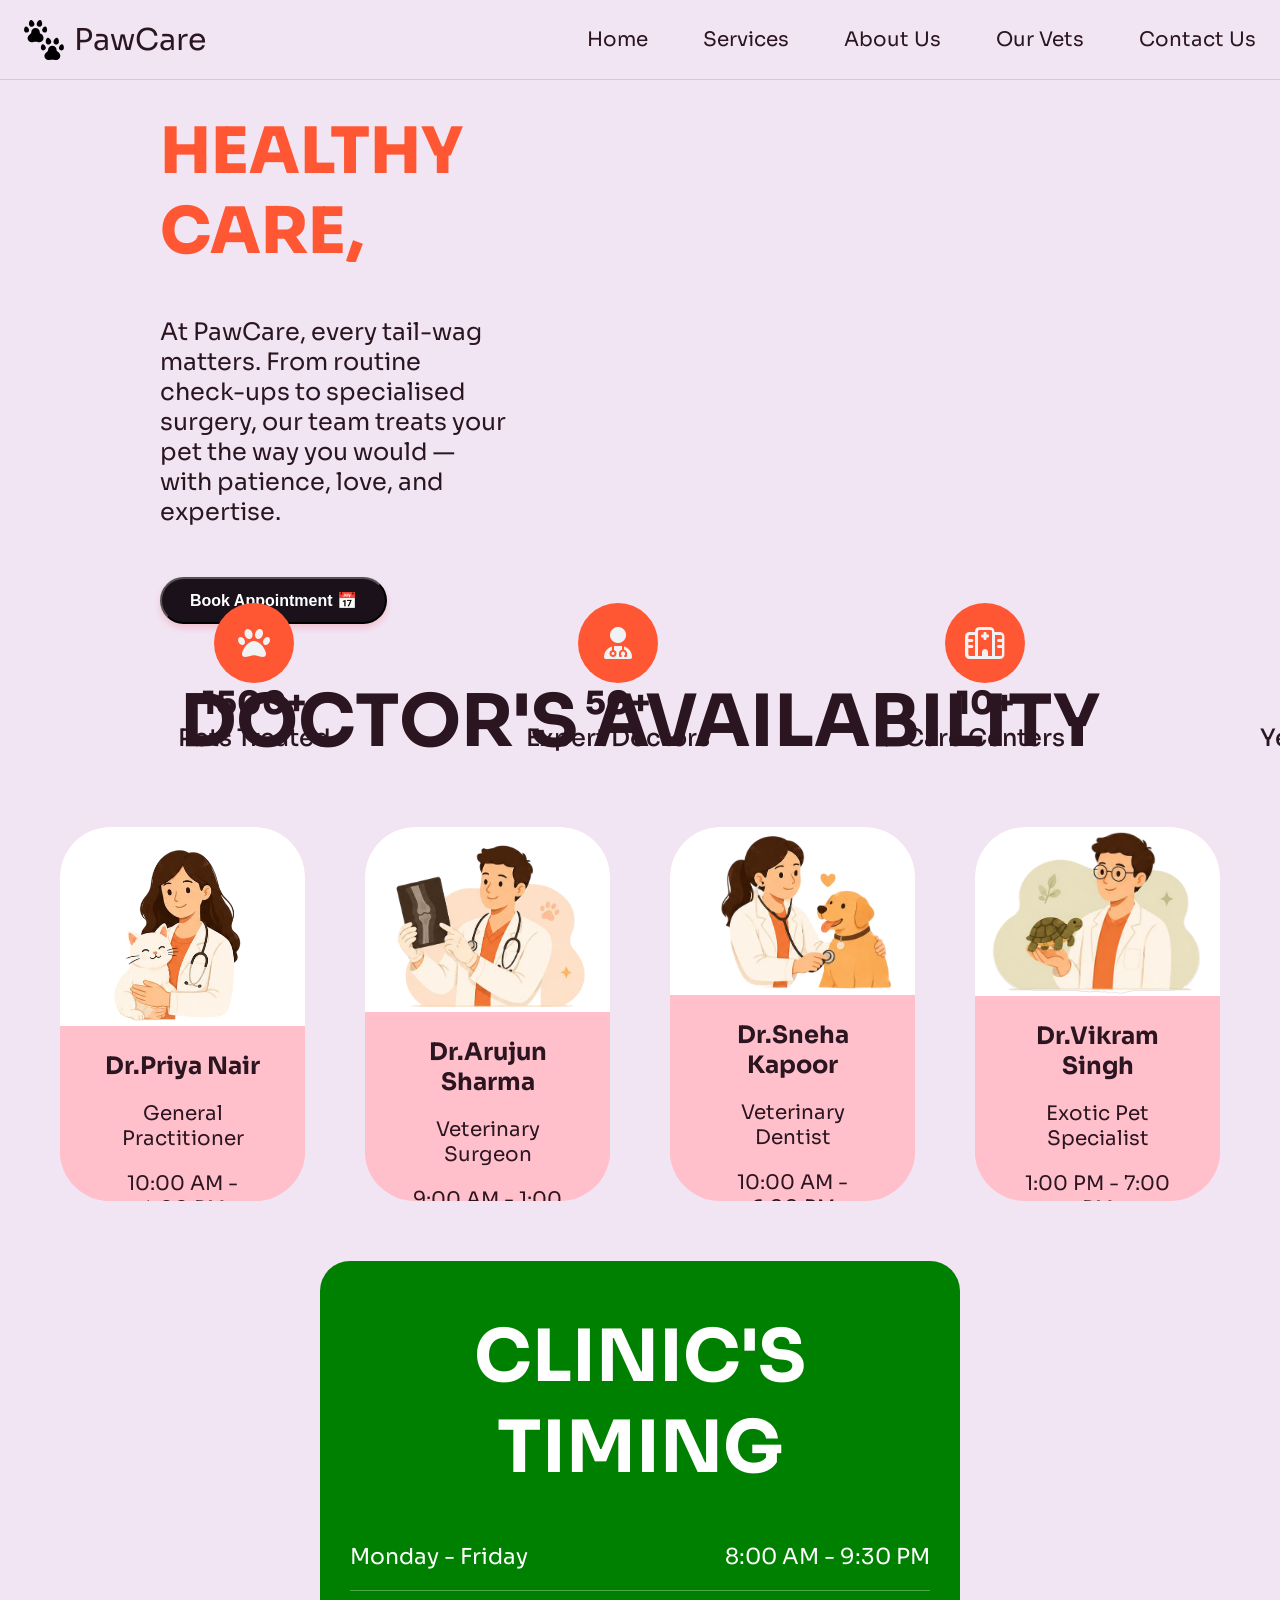
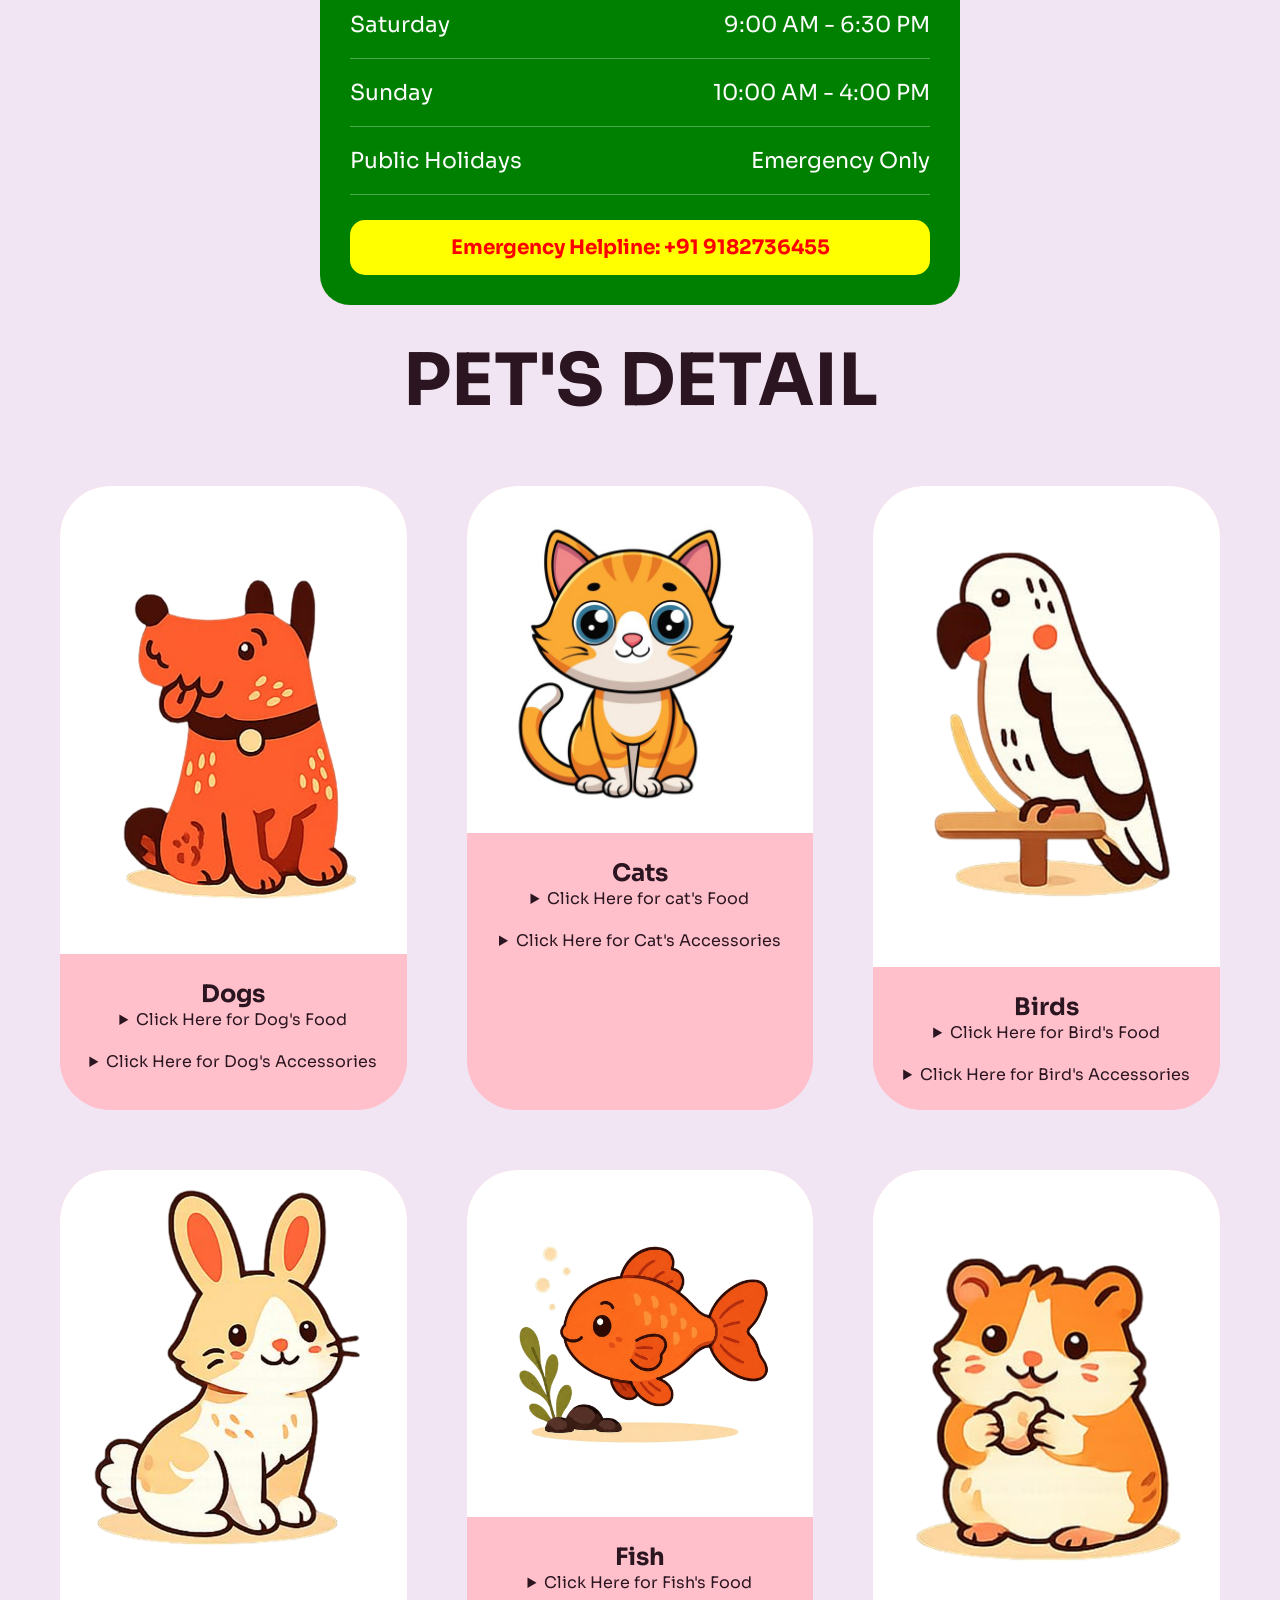
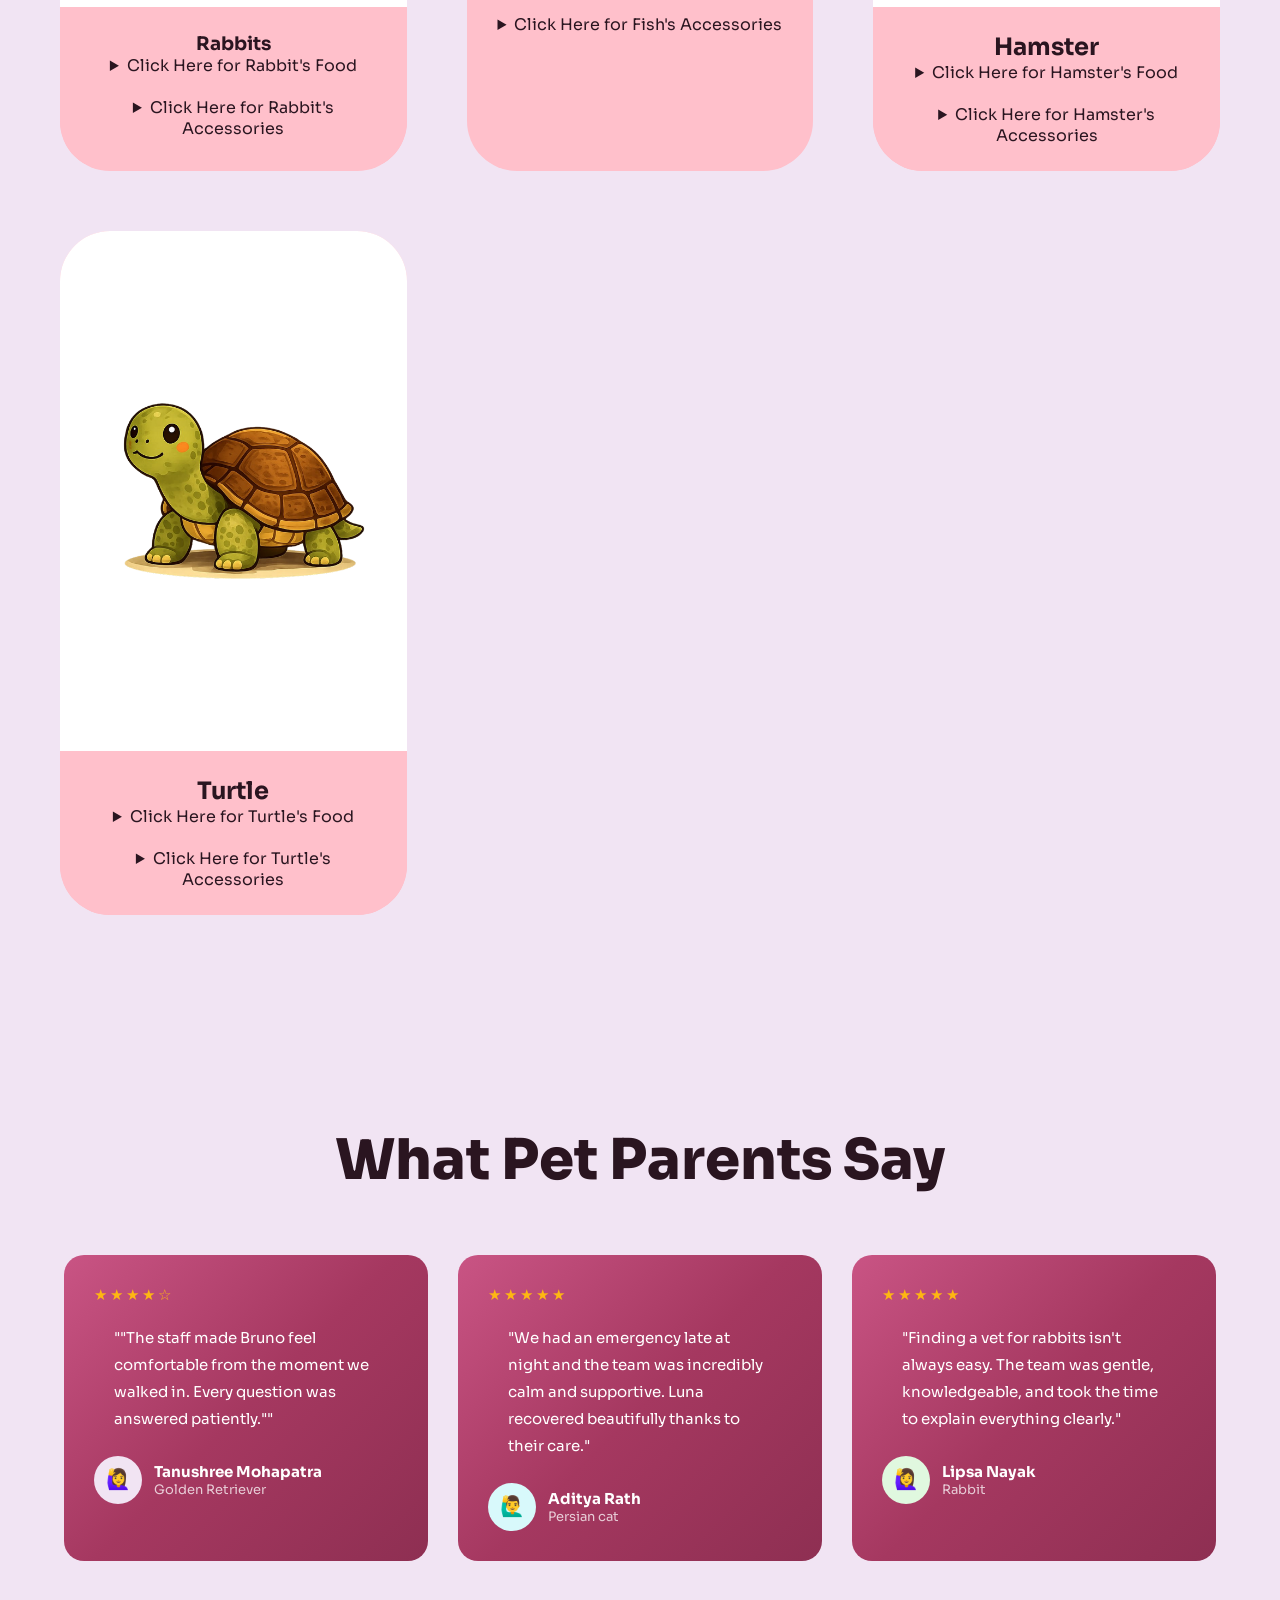
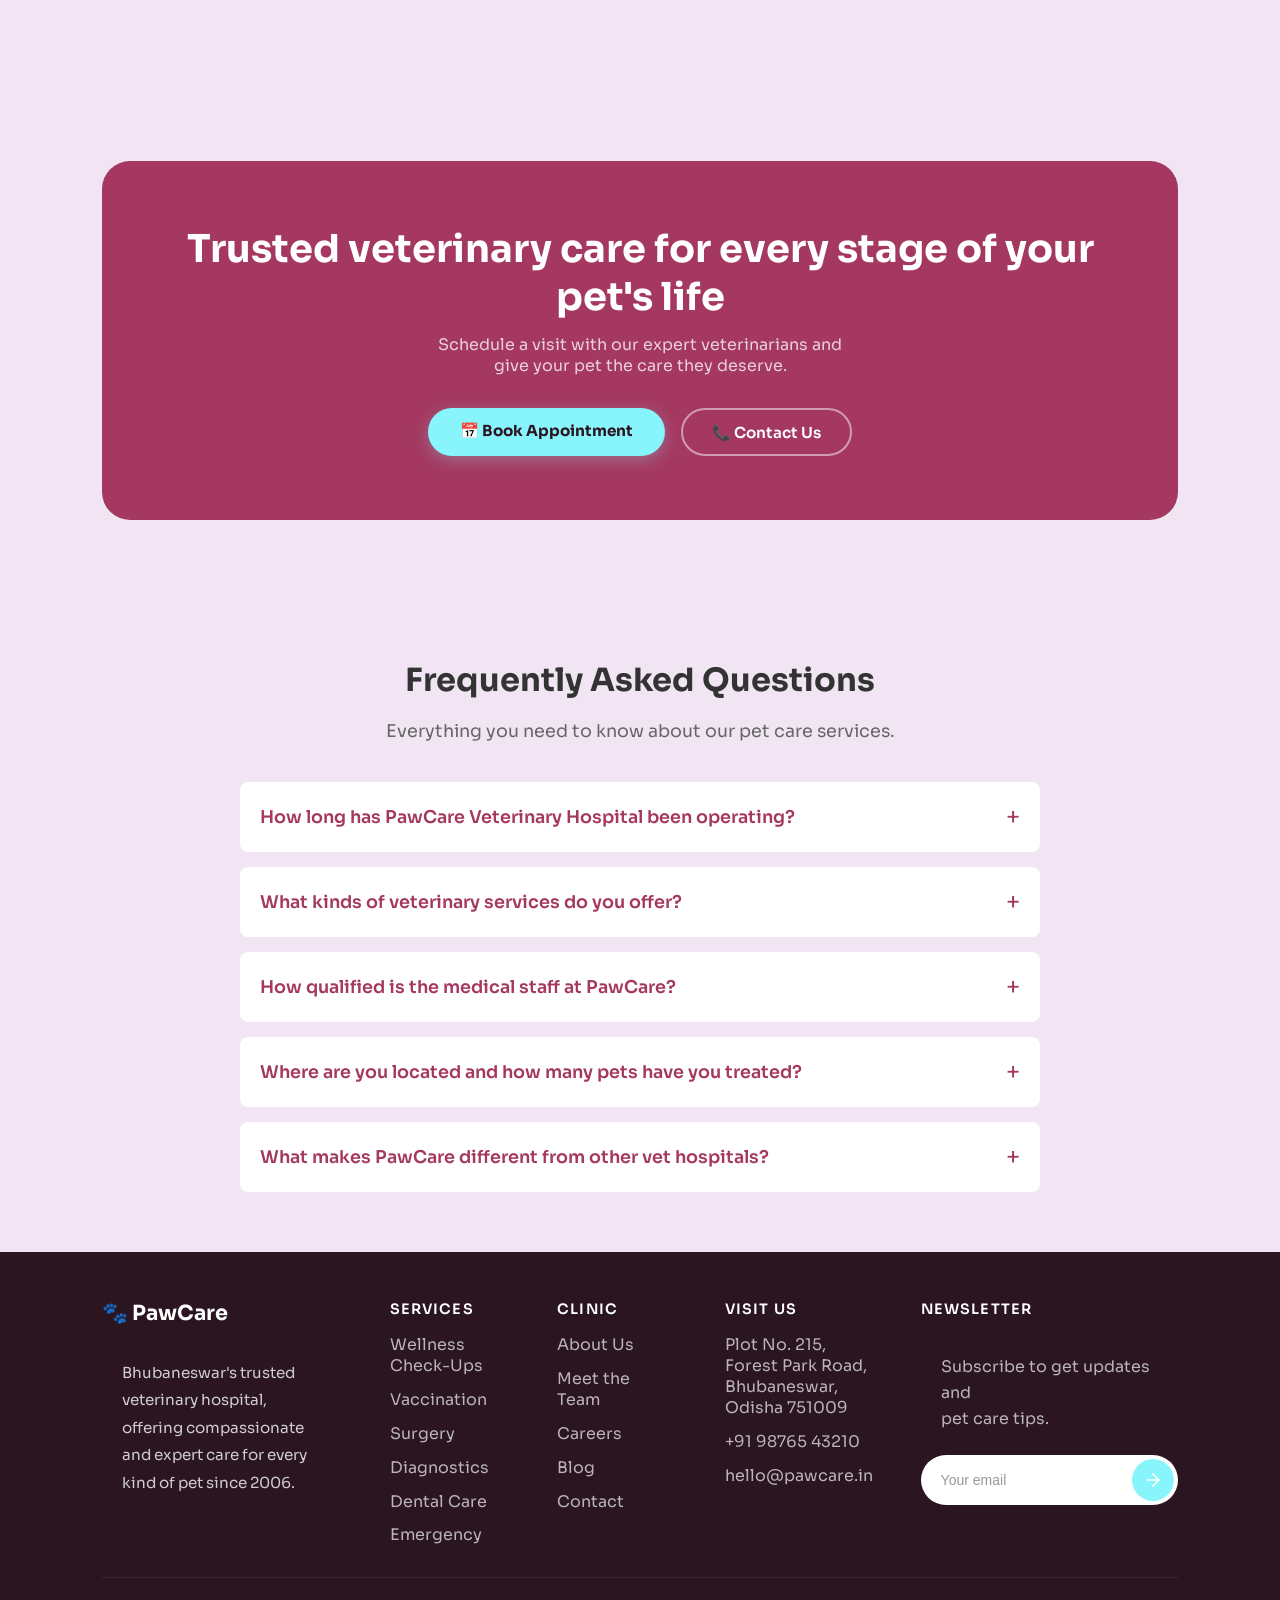
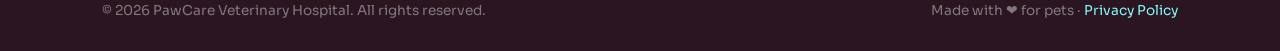
==== commit 13333fb4: "Updated CSS" ====
--- a/index.html
+++ b/index.html
@@ -7,9 +7,8 @@
     <link rel="stylesheet" href="./style.css">
     <link rel="icon" href="./images/pawCareLogo2.png">
     <link rel="preconnect" href="https://fonts.googleapis.com">
-    <link href="https://unpkg.com/aos@2.3.1/dist/aos.css" rel="stylesheet">
 <link rel="preconnect" href="https://fonts.gstatic.com" crossorigin>
-<link href="https://fonts.googleapis.com/css2?family=Calistoga&family=Galindo&family=Sora:wght@100..800&display=swap" rel="stylesheet">
+<link href="https://fonts.googleapis.com/css2?family=Playwrite+GB+J+Guides:ital@0;1&family=Sora:wght@100..800&display=swap" rel="stylesheet">
 <link rel="stylesheet" href="https://fonts.googleapis.com/css2?family=Material+Symbols+Outlined:opsz,wght,FILL,GRAD@24,400,0,0&icon_names=list_arrow" />
 <link rel="stylesheet" href="https://fonts.googleapis.com/css2?family=Material+Symbols+Outlined:opsz,wght,FILL,GRAD@24,400,0,0&icon_names=close_small" />
 <link rel="stylesheet" href="https://fonts.googleapis.com/css2?family=Material+Symbols+Outlined:opsz,wght,FILL,GRAD@48,400,0,0&icon_names=stethoscope" />
@@ -25,7 +24,7 @@
        <div class="dog"><i class="fa-solid fa-dog fa-5x fa-beat" style="color: rgb(241, 228, 243);"></i></div>
        <div class="cat"><i class="fa-solid fa-cat fa-5x fa-beat" style="color: rgb(241, 228, 243);"></i></div>
     </div>
-    
+
 
 	<!-- navbar -->
 
@@ -107,27 +106,28 @@
            
              
         <div class="navright">
-            <a href="index.html" class="del"><span><i class="fa-solid fa-paw fa-flip" style="color: rgb(91, 0, 24);"></i></span>Home</a>
-            <a href="services.html" class="del"><span><i class="fa-solid fa-paw fa-flip" style="color: rgb(91, 0, 24);"></i></span>Services</a>
-            <a href="about.html" class="del"><span><i class="fa-solid fa-paw fa-flip" style="color: rgb(91, 0, 24);"></i></span>About Us</a>
-            <a href="ourvets.html" class="del"><span><i class="fa-solid fa-paw fa-flip" style="color: rgb(91, 0, 24);"></i></span>Our Vets</a>
-            <a href="contact.html" class="del"><span><i class="fa-solid fa-paw fa-flip" style="color: rgb(91, 0, 24);"></i></span>Contact Us</a>
+            <a href="index.html" class="del"><span>🐾</span>Home</a>
+            <a href="services.html" class="del"><span>🐾</span>Services</a>
+            <a href="about.html" class="del"><span>🐾</span>About Us</a>
+            <div class="del"><span>🐾</span>Our Vets</div>
+            <a href="contact.html" class="del"><span>🐾</span>Contact Us</a>
         </div>
 
         <div class="hamburger">
 
             <div class="hamburger-text">
                 <div class="close-icon"><i class="fa-solid fa-xmark" style="color: rgb(33, 2, 2);"></i></div>
-                <a href="index.html" class="side"><i class="fa-solid fa-paw" style="color: rgb(33, 2, 2);"></i> Home</a>
-                <a href="services.html" class="side"><i class="fa-solid fa-paw" style="color: rgb(33, 2, 2);"></i> Services</a>
+                <div class="side"><i class="fa-solid fa-paw" style="color: rgb(33, 2, 2);"></i> Home</div>
+                <a href="services.html" class="side"><i class="fa-solid fa-paw" style="color: rgb(33, 2, 2);"></i>Services</a>
                 <a href="about.html" class="side"><i class="fa-solid fa-paw" style="color: rgb(33, 2, 2);"></i> About Us</a>
-                <a href="ourvets.html" class="side"><i class="fa-solid fa-paw" style="color: rgb(33, 2, 2);"></i> Our Vets</a>
+                <div class="side"><i class="fa-solid fa-paw" style="color: rgb(33, 2, 2);"></i> Our Vets</div>
                 <a href="contact.html" class="side"><i class="fa-solid fa-paw" style="color: rgb(33, 2, 2);"></i> Contact Us</a>
             </div>
             
             <div class="hamburger-icon">
                  <i class="fa-solid fa-bars-staggered fa-2x" style="color: rgb(33, 2, 2);"></i>
             </div>
+        </div>
 
 
     </header>
@@ -145,10 +145,10 @@
          <a href="#" class="swap-link">
           <span class="text-wrapper">
             <span class="line text-front" style="display: flex; flex-direction: column;">
-                <span data-aos="fade-right" style="color: #ff5733;">Healthy</span>
-                <span data-aos="fade-right" style="color: #ff5733;">care,</span>  
+                <span style="color: #ff5733;">Healthy</span>
+                <span style="color: #ff5733;">care,</span>  
             </span>
-            <span data-aos="fade-right" class="line text-back" style="display: flex; flex-direction: column;">
+            <span class="line text-back" style="display: flex; flex-direction: column;">
                 <span>Happy</span>
                 <span>Pets.</span>  
             </span>
@@ -156,19 +156,12 @@
          </a>
         
         </div>  
-        <div data-aos="fade-right" class="mainleftmid">
+        <div class="mainleftmid">
              At PawCare, every <span class="wagging-text">tail-wag</span> matters. From routine check-ups to specialised surgery, our team treats your pet the way you would — with patience, love, and expertise.
         </div>
         <div class="mainleftbtm">
             <a href="appointment.html">
-                <button class="btn">
-                    <div class="btn-wrapper">
-                        <span>Book Appointment</span>
-                        <i class="fa-regular fa-calendar-days" style="color: rgb(237, 64, 5);"></i>                    
-                    </div>
-                </button>
-
-                    
+                <button class="btn">Book Appointment 📅</button>
             </a>
             
         </div>
@@ -183,14 +176,14 @@
         <div class="pet-card">
 			<div class="card-header">
 				 <div class="profile-section">
-					<div class="avatar"><i class="fa-solid fa-shield-dog" style="color: rgb(176, 85, 6);"></i></div>
+					<div class="avatar">🐶</div>
                     <div class="pet-info">
                        <h3 class="pet-name">Bruno</h3>
                         <p class="pet-breed">Golden Retriever • 3 yrs</p>
                     </div>
 				 </div>
    
-                 <span class="badge-vaccinated"><i class="fa-solid fa-syringe" style="color: rgb(76, 186, 238);"></i> Vaccinated today</span>
+                 <span class="badge-vaccinated">💉 Vaccinated today</span>
             </div>
 			<div class="stats-grid">
              <div class="stat-box">
@@ -221,22 +214,22 @@
 		 </div>
 		</div>
         <div class="footer-info">
-            <div data-aos="fade-left" data-aos-duration="1200" class="info-box">
+            <div class="info-box">
               <div class="info-bubble" id="info-bubble-1"><i class="fa-solid fa-paw fa-2x" style="color: rgb(240, 242, 244);"></i></div>
               <div class="info-val">1500+</div>
               <div class="info-text">Pets Treated</div>
             </div>
-            <div data-aos="fade-left" data-aos-duration="1200" class="info-box">
+            <div class="info-box">
                <div class="info-bubble" id="info-bubble-2"><i class="fa-solid fa-user-doctor fa-2x" style="color: rgb(240, 242, 244);"></i></div>
                <div class="info-val">50+</div>
                <div class="info-text">Expert Doctors</div>
             </div>
-            <div data-aos="fade-right" data-aos-duration="1200" class="info-box">
+            <div class="info-box">
                <div class="info-bubble" id="info-bubble-3"><i class="fa-regular fa-hospital fa-2x" style="color: rgb(240, 242, 244);"></i></div>
                <div class="info-val">10+</div>
                <div class="info-text">Care Centers</div>
         </div>
-        <div data-aos="fade-right" data-aos-duration="1200" class="info-box">
+        <div class="info-box">
             <div class="info-bubble" id="info-bubble-4"><i class="fa-regular fa-heart fa-2x fa-beat" style="color: rgb(240, 242, 244);"></i></div>
             <div class="info-val">20+</div>
             <div class="info-text">Years of Trust</div>
@@ -245,117 +238,67 @@
     </main>
   
   <!-- section 2 -->
-    <main id="main2">
-        <div class="top" style="display: flex; justify-content: centre; flex-direction: column; align-items: center;">
-            <h1 data-aos="fade-up" data-aos-duration="1200" class="our-service-heading">Our Services</h1>
-        <h1 data-aos="fade-up" data-aos-duration="1200" class="responsive-heading">Our Services</h1>
-        <p data-aos="fade-up" data-aos-duration="1200" class="service-description">From nose to tail — we cover every aspect of your pet's wellbeing under one roof.</p>
-        </div>
-        
-        <div class="container">
-            <div class="box left" onclick="window.location.href='services.html#wellness';" style="cursor: pointer;">
-                <big><i class="fa-solid fa-stethoscope" style="color: rgb(86, 172, 239);"></i></big>
-                <h3>Wellness Check Ups</h3>
-                <p><i>Annual and bi-annual physicals to keep your pet in peak condition,with detailed health reports and personalised care plans.</i></p>
-            </div>
-            <div class="box up" onclick="window.location.href='services.html#vaccination';" style="cursor: pointer;">
-                <big><i class="fa-solid fa-syringe fa-shake" style="color: rgb(9, 3, 130); --fa-animation-duration: 3s;"></i></big>
-                <h3>Vaccination & Prevention</h3>
-                <p><i>Tailored vaccination schedules, parasite prevention and flea & tick treatments to protect your pet year-round.</i></p>
-            </div>
-            <div class="box left" onclick="window.location.href='services.html#surgery';" style="cursor: pointer;">
-                <big><i class="fa-solid fa-file-waveform fa-flip" style="color: rgb(136, 136, 255); --fa-animation-duration: 1.5s;"></i></big>
-                <h3>Surgery & Recovery</h3>
-                <p><i>Spay/neuter, orthopaedic repair, soft-tissue procedures and post-operative care in our sterile surgical suite.</i></p>
-            </div>
-            <div class="box right" onclick="window.location.href='services.html#diagnostics';" style="cursor: pointer;">
-                <big><i class="fa-solid fa-microscope fa-bounce" style="color: rgb(4, 25, 188);--fa-animation-duration: 2.5s;"></i></big>
-                <h3>Diagnostics & Imaging</h3>
-                <p><i>In-house lab tests, digital X-rays, ultrasound and ECG for fast,accurate diagnosis with no referrals needed.</i></p>
-            </div>
-            <div class="box down" onclick="window.location.href='services.html#dental';" style="cursor: pointer;">
-                <big><i class="fa-solid fa-tooth fa-beat" style="--fa-animation-duration: 3s;"></i></big>
-                <h3>Dental Care</h3>
-                <p><i>Professional dental cleaning, tooth extraction and oral health assessments for a healthier pet.</i></p>
-            </div>
-            <div class="box right" onclick="window.location.href='services.html#emergency';" style="cursor: pointer;">
-                <big><i class="fa-solid fa-heart-circle-exclamation fa-beat-fade" style="color: rgb(233, 42, 8);"></i></big>
-                <h3>Emergency & Critical Care</h3>
-                <p><i>Round-the-clock emergency services with a dedicated ICU for critically ill patients.</i></p>
-            </div>
-        </div>
-
-      <main id="main3">
-        <div data-aos="flip-right" data-aos-duration="1300" class="doctor-availability">Vets Team at PawCare</div>
-        <div data-aos="flip-right" data-aos-duration="1300" class="doctor-availability-heading-responsive">Vets Team at PawCare</div>
+
+    <main id="main3">
+        <h1 class="doctor-availability">DOCTOR'S AVAILABILITY</h1>
         <div class="grid-container">
-    <div class="doc-wrapper" data-aos="flip-left" data-aos-duration="1600">
-        <a href="ourvets.html#suchismita" class="doctor-card">
-            <div class="card-img-wrap">
-                <img src="Images/General Practitioner.png" alt="Dr. Suchismita Singh">
-            </div>
-            <div class="card-body">
-                <h2>Dr.Suchismita Singh</h2>
-                <p>Veterinary Dentist</p>
-            </div>
-        </a>
-    </div>
-    
-    <div class="doc-wrapper" data-aos="flip-right" data-aos-duration="1600">
-        <a href="ourvets.html#pratik" class="doctor-card">
-            <div class="card-img-wrap">
-                <img src="Images/Veterinary Surgeon.png" alt="Dr. Pratik Kumar Sahoo">
-            </div>
-            <div class="card-body">
-                <h2>Dr.Pratik Kumar Sahoo</h2>
-                <p>Veterinary Surgeon</p>
-            </div>
-        </a>
-    </div>
-    
-    <div class="doc-wrapper" data-aos="flip-right" data-aos-duration="1600">
-        <a href="ourvets.html#saswatee" class="doctor-card">
-            <div class="card-img-wrap">
-                <img src="Images/Veterinary Dentist.png" alt="Dr. Saswatee Mishra">
-            </div>
-            <div class="card-body">
-                <h2>Dr.Saswatee Mishra</h2>
-                <p>Feline Specialist</p>
-            </div>
-        </a>
-    </div>
-    
-    <div class="doc-wrapper" data-aos="flip-left" data-aos-duration="1600">
-        <a href="ourvets.html#pratyus" class="doctor-card">
-            <div class="card-img-wrap">
-                <img src="Images/Exotic Pet Specialist.png" alt="Dr. Pratyus Patnaik">
-            </div>
-            <div class="card-body">
-                <h2>Dr.Pratyus Patnaik</h2>
-                <p>Avian and Exotic Animal Veterinary</p>
-            </div>
-        </a>
-    </div>
-</div>
-        <div data-aos="zoom-in-up" data-aos-duration="1300" class="timing-box">
-            <div class="clinic-timing">Clinic Timings</div>
-            <div class="clinic-timing-responsive">Clinic Timings</div>
+            <div id="left-doctor" class="item">
+                <div class="small-box-1"><img src="Images/General Practitioner.png"></div>
+                <div class="small-box-2">
+                    <h2>Dr.Priya Nair</h2>
+                    <p>General Practitioner</p>
+                    <p>10:00 AM - 4:00 PM</p>
+                </div>
+            </div>
+            <div id="left-doctor" class="item">
+                <div class="small-box-3"><img src="Images/Veterinary Surgeon.png"></div>
+                <div class="small-box-4">
+                    <h2>Dr.Arujun Sharma</h2>
+                    <p>Veterinary Surgeon</p>
+                    <p>9:00 AM - 1:00 PM</p>
+                </div>
+            </div>
+            <div id="right-doctor" class="item">
+                <div class="small-box-5"><img src="Images/Veterinary Dentist.png"></div>
+                <div class="small-box-6">
+                    <h2>Dr.Sneha Kapoor</h2>
+                    <p>Veterinary Dentist</p>
+                    <p>10:00 AM - 6:00 PM</p>
+                </div>
+            </div>
+            <div id="right-doctor" class="item">
+                <div class="small-box-7"><img src="Images/Exotic Pet Specialist.png"></div>
+                <div class="small-box-8">
+                    <h2>Dr.Vikram Singh</h2>
+                    <p>Exotic Pet Specialist</p>
+                    <p>1:00 PM - 7:00 PM</p>
+                </div>
+            </div>
+        </div>
+
+        <div class="timing-box">
+            <h1 class="clinic-timing">CLINIC'S TIMING</h1>
+
             <div class="row">
                 <span>Monday - Friday</span>
                 <span>8:00 AM - 9:30 PM</span>
             </div>
+
             <div class="row">
                 <span>Saturday</span>
                 <span>9:00 AM - 6:30 PM</span>
             </div>
+
             <div class="row">
                 <span>Sunday</span>
                 <span>10:00 AM - 4:00 PM</span>
             </div>
+
             <div class="row">
                 <span>Public Holidays</span>
                 <span>Emergency Only</span>
             </div>
+
             <div class="helpline">
                 Emergency Helpline: +91 9182736455
             </div>
@@ -363,17 +306,286 @@
     </main>
 
 
+    <main>
+        <h1 class="pet-details">PET'S DETAIL</h1>
+        <div class="grid-containers">
+            <div class="items">
+                <div class="small-1"><img src="Images/Dog's Image.png"></div>
+                <div class="small-2">
+                    <h2>Dogs</h2>
+                    <details>
+                        <summary id="click">Click Here for Dog's Food</summary>
+                        <ul>
+                            <li>Chicken and Rice </li>
+                            <li>Lamb and Rice </li>
+                            <li>Salmon and Sweet Potato </li>
+                            <li>Dry Kibble </li>
+                            <li>Wet Dog Food </li>
+                            <li>Boiled Eggs </li>
+                            <li>Carrots </li>
+                            <li>Pumpkin Puree </li>
+                            <li>Dog Biscuits </li>
+                        </ul>
+                    </details>
+                    <br>
+                    <details>
+                        <summary id="click">Click Here for Dog's Accessories</summary>
+                        <ul>
+                            <li>Dog Collar </li>
+                            <li>Dog Leash </li>
+                            <li>Food and Water Bowl </li>
+                            <li>Dog Bed </li>
+                            <li>Chew Toys </li>
+                            <li>Grooming Brush </li>
+                            <li>Dog Shampoo </li>
+                            <li>Dog Harness </li>
+                            <li>Pet Carrier Bag </li>
+                            <li>ID Tag </li>
+                        </ul>
+                    </details>
+                </div>
+            </div>
+            <div class="items">
+                <div class="small-3"><img src="Images/Cat's Image.jpeg"></div>
+                <div class="small-4">
+                    <h2>Cats</h2>
+                    <details>
+                        <summary id="click">Click Here for cat's Food</summary>
+                        <ul>
+                            <li>Dry Cat Food </li>
+                            <li>Wet Cat Food </li>
+                            <li>Kitten Food </li>
+                            <li>Adult Cat Food </li>
+                            <li>Salmon Cat Food </li>
+                            <li>Chicken Cat Food </li>
+                            <li>Tuna Cat Food </li>
+                            <li>Turkey Cat Food </li>
+                            <li>Cat Treats </li>
+                            <li>Cat Biscuits </li>
+                        </ul>
+                    </details>
+                    <br>
+                    <details>
+                        <summary id="click">Click Here for Cat's Accessories</summary>
+                        <ul>
+                            <li>Cat Collar </li>
+                            <li>Cat Harness </li>
+                            <li>Food Bowl </li>
+                            <li>Water Bowl </li>
+                            <li>Cat Bed </li>
+                            <li>Litter Box </li>
+                            <li>Litter Scoop </li>
+                            <li>Scratching Post </li>
+                            <li>Cat Toys </li>
+                            <li>Cat Carrier</li>
+                        </ul>
+                    </details>
+                </div>
+            </div>
+            <div class="items">
+                <div class="small-5"><img src="Images/Bird's Image.png"></div>
+                <div class="small-6">
+                    <h2>Birds</h2>
+                    <details>
+                        <summary id="click">Click Here for Bird's Food</summary>
+                        <ul>
+                            <li>Bird Seeds </li>
+                            <li>Millet Spray </li>
+                            <li>Pellets </li>
+                            <li>Sunflower Seeds </li>
+                            <li>Corn </li>
+                            <li>Fresh Fruits </li>
+                            <li>Leafy Greens </li>
+                            <li>Mixed Grains </li>
+                            <li>Nuts </li>
+                            <li>Bird Treat Sticks </li>
+                        </ul>
+                    </details>
+                    <br>
+                    <details>
+                        <summary id="click">Click Here for Bird's Accessories</summary>
+                        <ul>
+                            <li>Bird Cage </li>
+                            <li>Perch </li>
+                            <li>Food Bowl </li>
+                            <li>Water Dispenser </li>
+                            <li>Bird Swing </li>
+                            <li>Bird Toys </li>
+                            <li>Nest Box </li>
+                            <li>Cage Cover </li>
+                            <li>Bird Bath </li>
+                            <li>Travel Carrier </li>
+                        </ul>
+                    </details>
+                </div>
+            </div>
+            <div class="items">
+                <div class="small-7"><img src="Images/Rabbit's Image.png"></div>
+                <div class="small-8">
+                    <h3>Rabbits</h3>
+                    <details>
+                        <summary id="click">Click Here for Rabbit's Food</summary>
+                        <ul>
+                            <li>Hay</li>
+                            <li>Rabbit Pellets</li>
+                            <li>Carrots</li>
+                            <li>Lettuce</li>
+                            <li>Spinach</li>
+                            <li>Cucumber</li>
+                            <li>Bell Peppers</li>
+                            <li>Apples</li>
+                            <li>Broccoli</li>
+                            <li>Herbs</li>
+                        </ul>
+                    </details>
+                    <br>
+                    <details>
+                        <summary id="click">Click Here for Rabbit's Accessories</summary>
+                        <ul>
+                            <li>Rabbit Hutch</li>
+                            <li>Food Bowl</li>
+                            <li>Water Bottle</li>
+                            <li>Hay Rack</li>
+                            <li>Litter Box</li>
+                            <li>Chew Toys</li>
+                            <li>Grooming Brush</li>
+                            <li>Tunnel Toy</li>
+                            <li>Rabbit Bed</li>
+                            <li>Travel Carrier</li>
+                        </ul>
+                    </details>
+                </div>
+            </div>
+            <div class="items">
+                <div class="small-9"><img src="Images/Fish's Image.png"></div>
+                <div class="small-10">
+                    <h2>Fish</h2>
+                    <details>
+                        <summary id="click">Click Here for Fish's Food</summary>
+                        <ul>
+                            <li>Fish Flakes</li>
+                            <li>Fish Pellets</li>
+                            <li>Bloodworms</li>
+                            <li>Brine Shrimp</li>
+                            <li>Tubifex Worms</li>
+                            <li>Algae Wafers</li>
+                            <li>Freeze-Dried Krill</li>
+                            <li>Daphnia</li>
+                            <li>Spirulina Food</li>
+                            <li>Fish Treat Cubes</li>
+                        </ul>
+                    </details>
+                    <br>
+                    <details>
+                        <summary id="click">Click Here for Fish's Accessories</summary>
+                        <ul>
+                            <li>Fish Tank </li>
+                            <li>Aquarium Filter </li>
+                            <li>Air Pump </li>
+                            <li>Fish Net </li>
+                            <li>Aquarium Heater </li>
+                            <li>LED Aquarium Light </li>
+                            <li>Aquarium Gravel </li>
+                            <li>Artificial Plants </li>
+                            <li>Water Conditioner </li>
+                            <li>Fish Tank Thermometer </li>
+                        </ul>
+                    </details>
+                </div>
+            </div>
+            <div class="items">
+                <div class="small-11"><img src="Images/Hamster's Image.png"></div>
+                <div class="small-12">
+                    <h2>Hamster</h2>
+                    <details>
+                        <summary id="click">Click Here for Hamster's Food</summary>
+                        <ul>
+                            <li>Hamster Pellets </li>
+                            <li>Mixed Seeds </li>
+                            <li>Sunflower Seeds </li>
+                            <li>Corn </li>
+                            <li>Oats </li>
+                            <li>Carrots </li>
+                            <li>Apples </li>
+                            <li>Cucumbers </li>
+                            <li>Broccoli </li>
+                            <li>Mealworms </li>
+                        </ul>
+                    </details>
+                    <br>
+                    <details>
+                        <summary id="click">Click Here for Hamster's Accessories</summary>
+                        <ul>
+                            <li>Hamster Cage </li>
+                            <li>Exercise Wheel </li>
+                            <li>Food Bowl </li>
+                            <li>Water Bottle </li>
+                            <li>Hamster House </li>
+                            <li>Bedding Material </li>
+                            <li>Chew Toys </li>
+                            <li>Tunnel </li>
+                            <li>Exercise Ball </li>
+                            <li>Climbing Ladder </li>
+                        </ul>
+                    </details>
+                </div>
+            </div>
+            <div class="items">
+                <div class="small-13"><img src="Images/Turtle's Image.png"></div>
+                <div class="small-14">
+                    <h2>Turtle</h2>
+                    <details>
+                        <summary id="click">Click Here for Turtle's Food</summary>
+                        <ul>
+                            <li>Turtle Pellets </li>
+                            <li>Shrimp </li>
+                            <li>Fish </li>
+                            <li>Earthworms </li>
+                            <li>Mealworms </li>
+                            <li>Leafy Greens </li>
+                            <li>Carrots </li>
+                            <li>Aquatic Plants </li>
+                            <li>Squash </li>
+                            <li>Turtle Treats </li>
+                        </ul>
+                    </details>
+                    <br>
+                    <details>
+                        <summary id="click">Click Here for Turtle's Accessories</summary>
+                        <ul>
+                            <li>Turtle Tank </li>
+                            <li>Basking Platform </li>
+                            <li>UVB Lamp </li>
+                            <li>Water Filter </li>
+                            <li>Aquarium Heater </li>
+                            <li>Food Bowl </li>
+                            <li>Water Conditioner </li>
+                            <li>Aquarium Thermometer </li>
+                            <li>Decorative Rocks </li>
+                            <li>Turtle Net</li>
+                        </ul>
+                    </details>
+                </div>
+            </div>
+        </div>
+    
+
+
+    
+    </main>
+    
+
 <!-- section 3 -->
 
      <!-- TESTIMONIALS -->
     <section id="reviews">
-        <h2 data-aos="zoom-out" data-aos-duration="1400" class="section-title">What Pet Parents Say</h2>
+        <h2 class="section-title">What Pet Parents Say</h2>
         <div class="testimonials-grid">
-            <div data-aos="zoom-in-up" data-aos-duration="1400" class="testimonial-card">
+            <div class="testimonial-card">
                 <div class="stars">★★★★☆</div>
                 <p>""The staff made Bruno feel comfortable from the moment we walked in. Every question was answered patiently.""</p>
                 <div class="reviewer">
-                    <div class="reviewer-avatar" style="background:#f1e4f3 !important;"><i class="fa-solid fa-user" style="color: rgb(238, 69, 35);"></i></div>
+                    <div class="reviewer-avatar" style="background:#f1e4f3 !important;">&#128587;&#8205;&#9792;&#65039;</div>
                     <div>
                         <div class="reviewer-name">Tanushree Mohapatra</div>
                         <div class="reviewer-pet">Golden Retriever</div>
@@ -381,11 +593,11 @@
                 </div>
             </div>
         
-            <div data-aos="zoom-in-up" data-aos-duration="1400" class="testimonial-card">
+            <div class="testimonial-card">
                 <div class="stars">★★★★★</div>
                 <p>"We had an emergency late at night and the team was incredibly calm and supportive. Luna recovered beautifully thanks to their care."</p>
                 <div class="reviewer">
-                    <div class="reviewer-avatar" style="background:#d8f9fb !important;"><i class="fa-solid fa-user-tie" style="color: rgb(97, 40, 5);"></i></div>
+                    <div class="reviewer-avatar" style="background:#d8f9fb !important;">&#128587;&#8205;&#9794;&#65039;</div>
                     <div>
                         <div class="reviewer-name">Aditya Rath</div>
                         <div class="reviewer-pet">Persian cat</div>
@@ -393,11 +605,11 @@
                 </div>
             </div>
 
-            <div data-aos="zoom-in-up" data-aos-duration="1400" class="testimonial-card">
+            <div class="testimonial-card">
                 <div class="stars">★★★★★</div>
                 <p>"Finding a vet for rabbits isn't always easy. The team was gentle, knowledgeable, and took the time to explain everything clearly."</p>
                 <div class="reviewer">
-                    <div class="reviewer-avatar" style="background:#e0f8df !important;"><i class="fa-regular fa-user" style="color: rgb(35, 35, 238);"></i></div>
+                    <div class="reviewer-avatar" style="background:#e0f8df !important;">&#128587;&#8205;&#9792;&#65039;</div>
                         <div>
                             <div class="reviewer-name">Lipsa Nayak</div>
                             <div class="reviewer-pet">Rabbit</div>
@@ -409,17 +621,12 @@
     </section>
     <!-- BOOKING CTA -->
 
-    <div data-aos="flip-up" data-aos-duration="1200" class="booking" id="book" style="background-color: #a53860;">
+    <div class="booking" id="book" style="background-color: #a53860;">
         <h2>Trusted veterinary care for every stage of your pet's life</h2>
         <p>Schedule a visit with our expert veterinarians and give your pet the care they deserve.</p>
         <div class="booking-actions">
-        <a href="appointment.html" class="btn-aqua">
-            <div class="book-btn-wrapper">
-                <span>Book Appointment</span>
-                <i class="fa-regular fa-calendar-days" style="color: rgb(0, 47, 177);"></i>
-            </div> 
-        </a>
-        <a href="tel:+919876543210" class="btn-outline-white"><i class="fa-solid fa-phone fa-shake" style="color: rgb(239, 253, 158);"></i> Contact Us</a>
+        <a href="appointment.html" class="btn-aqua">📅 Book Appointment</a>
+        <a href="tel:+919876543210" class="btn-outline-white">📞 Contact Us</a>
     </div>
 </div>
 
@@ -427,13 +634,13 @@
 <section class="pawcare-faq-section">
   <div class="faq-container">
     <div class="faq-header">
-      <h2 data-aos="fade-up" data-aos-duration="1200">Frequently Asked Questions</h2>
-      <p data-aos="fade-up" data-aos-duration="1200">Everything you need to know about our pet care services.</p>
+      <h2>Frequently Asked Questions</h2>
+      <p>Everything you need to know about our pet care services.</p>
     </div>
 
     <div class="faq-accordion">
       <!-- FAQ Item 1 -->
-      <div id="item-1" class="faq-item" data-aos="fade-right" data-aos-duration="1800">
+      <div class="faq-item">
         <button class="faq-question">
           How long has PawCare Veterinary Hospital been operating?
           <span class="faq-icon">+</span>
@@ -444,7 +651,7 @@
       </div>
 
       <!-- FAQ Item 2 -->
-      <div id="item-2" class="faq-item" data-aos="fade-left" data-aos-duration="1800">
+      <div class="faq-item">
         <button class="faq-question">
           What kinds of veterinary services do you offer?
           <span class="faq-icon">+</span>
@@ -455,7 +662,7 @@
       </div>
 
       <!-- FAQ Item 3 -->
-      <div id="item-3" class="faq-item" data-aos="fade-right" data-aos-duration="1800">
+      <div class="faq-item">
         <button class="faq-question">
           How qualified is the medical staff at PawCare?
           <span class="faq-icon">+</span>
@@ -466,7 +673,7 @@
       </div>
 
       <!-- FAQ Item 4 -->
-      <div id="item-4" class="faq-item" data-aos="fade-left" data-aos-duration="1800">
+      <div class="faq-item">
         <button class="faq-question">
           Where are you located and how many pets have you treated?
           <span class="faq-icon">+</span>
@@ -477,7 +684,7 @@
       </div>
 
       <!-- FAQ Item 5 -->
-      <div id="item-5" class="faq-item" data-aos="fade-right" data-aos-duration="1800">
+      <div class="faq-item">
         <button class="faq-question">
           What makes PawCare different from other vet hospitals?
           <span class="faq-icon">+</span>
@@ -492,7 +699,7 @@
 <!-- FAQ Section -->
 
      <!--footer-->
-     <footer data-aos="flip-up" data-aos-duration="1200" style="background-color: #2a1520;">
+     <footer style="background-color: #2a1520;">
         <div class="footer-grid">
             <div class="footer-brand">
                 <a href="#" class="footer-logo">🐾 PawCare</a>
@@ -544,13 +751,10 @@
         </div>
         <div class="footer-bottom">
             <span>© 2026 PawCare Veterinary Hospital. All rights reserved.</span>
-            <span>Made with <i class="fa-solid fa-heart fa-beat" style="color: rgb(245, 41, 95);"></i> for pets · <a href="#">Privacy Policy</a></span>
+            <span>Made with &#10084; for pets · <a href="#">Privacy Policy</a></span>
         </div>
     </footer>
-    <script src="https://unpkg.com/aos@2.3.1/dist/aos.js"></script>
-    <script>
-  AOS.init();
-</script>
-<script src="script.js"></script>
+    
+    <script src="script.js"></script>
 </body>
 </html>
--- a/style.css
+++ b/style.css
@@ -3,19 +3,8 @@
   padding: 0;
   box-sizing: border-box;
 }
-
-:root {
-  --font-l: "Galindo", sans-serif;
-  --font-m: "Calistoga", sans-serif;
-  --font-s: "Sora", sans-serif;
-
-  /* font weights */
-  --wt-l:700;
-  --wt-m:500;
-  --wt-s:400;
-}
 body{
-  font-family: var(--font-s) ;
+  font-family: "Sora", sans-serif;
   background-color: #f1e4f3;
   color: #2a1520;
   overflow-x: hidden;
@@ -26,14 +15,13 @@
 }
 .preloader{
     position: fixed;
-    background-color: #1f0707;
+    background-color: #a53860;
     top: 0;
     left: 0;
     right: 0;
     bottom: 0;
     width: 100%;
     z-index: 9999;
-    box-sizing: border-box;
 }
 .bird{
     border-top: 2px solid #f1e4f3;
@@ -97,7 +85,6 @@
     color: inherit;
 }
 .logo-text{
-    font-family: var(--font-l);
     font-size: 30px;
     transition: transform 0.2s ease;
 }
@@ -119,12 +106,8 @@
 
 .navright {
   display: flex;
-  font-size: 16px;
+  font-size: 20px;
   gap: 30px;
-  padding-right: 1.2rem;
-}
-.navright span{
-  margin-right: 0.2em;
 }
 .del{
     display: flex;
@@ -150,9 +133,6 @@
    opacity: 1;
    transition: opacity 0.7s ease;
 }
-.hamburger {
-  display: none;
-}
 .main {
   display: flex;
   width: 75vh;
@@ -174,8 +154,6 @@
 }
 
 .text-wrapper {
-  font-family: var(--font-l);
-  font-size: larger;
   display: inline-flex;  
   flex-direction: column;
   position: relative;
@@ -283,10 +261,7 @@
   transition: transform 0.2s ease, box-shadow 0.2s ease; 
   box-shadow: 0 4px 6px rgba(247, 2, 2, 0.15); 
 }
-.btn-wrapper{
-  display: flex;
-  gap: 0.5em;
-}
+
 
 .btn:hover {
   transform: translateY(-4px); 
@@ -457,6 +432,7 @@
 
 .card-footer {
   display: flex;
+
   align-items: center;
   gap: 8px;
   background: #c4fcd7;
@@ -491,141 +467,127 @@
 }
 
 /* section2 */
-
+#header2 {
+    background-color: yellow;
+}
 #main2{
-    width: 100%;
-    background-color: #f1e4f3;
+    height: 100%; 
+    width: 100%; 
+    background-color: white;
+}
+#p2{
+    color:orangered;
 }
 h1{
-    margin:20px;
+    margin: 20px;
+    
 }
 p{
-    margin:20px;
-    font-size:20px;
-}
-.top{
-  margin-top: 5em;
-}
-.our-service-heading{
-  font-family: var(--font-l);
-    text-align:center;
-    font-size:55px;
-    font-weight:var(--wt-m);
-}
-.service-description{
-  text-align: center;
+    margin: 20px;
+    font-size: 20px;
 }
 .container{
-    display:grid;
+    display: grid;
     grid-template-columns:repeat(3,1fr);
-    gap:40px;
-    margin:50px;
+    gap: 40px;
+    margin: 50px;
 }
 .box{
-    background-color: #fff;
-    color: #2a1520;
-    text-align:center;
-    border-radius:30px;
+    background-color:pink;
+    text-align: center;
+    border-radius: 30px;
     overflow:hidden;
-    padding:50px;
-    margin:10px;
-    opacity:0;
-    transition:transform .3s ease, box-shadow .3s ease;
-}
-.box h3{
-  font-family: var(--font-l);
-  font-weight: 100;
-}
-.box p{
-  font-size: large;
+    margin: 10px;
+    padding: 50px;
 }
 .box:hover{
-    transform:scale(1.05);
-    box-shadow:0 15px 30px rgba(0,0,0,.3);
-    cursor:pointer;
-}
-.show-left{
-    animation:slideRight 1s ease forwards;
-}
-.show-right{
-    animation:slideRight 1s ease forwards;
-}
-.show-up{
-    animation:slideRight 1s ease forwards;
-}
-.show-down{
-    animation:slideRight 1s ease forwards;
-}
-/* @keyframes slideLeft{
+    transform: scale(1.03);
+    transition:0.3s;
+}
+.left{
+    animation:slideLeft 15s ease;
+}
+.right{
+    animation:slideRight 15s ease;
+}
+.up{
+    animation: slideUp 15s ease;
+}
+
+.down{
+    animation: slideDown 15s ease;
+}
+.our-service{
+    text-align: center;
+    font-size: 72px;
+    font-weight: bold;
+}
+@keyframes slideLeft{
     from{
-        transform:translateX(-100px);
-        opacity:0;
+        transform: translateX(-100px);
+        opacity: 0;
     }
     to{
-        transform:translateX(0);
-        opacity:1;
+        transform: translateX(0);
+        opacity: 1;
     }
 }
 @keyframes slideRight{
     from{
         transform:translateX(100px);
-        opacity:0;
+        opacity: 0;
     }
     to{
-        transform:translateX(0);
-        opacity:1;
+        transform: translateX(0);
+        opacity: 1;
     }
 }
 @keyframes slideUp{
     from{
-        transform:translateY(-100px);
-        opacity:0;
+        transform: translateY(-100px);
+        opacity: 0;
     }
     to{
-        transform:translateY(0);
-        opacity:1;
-    }
-}
+        transform: translateY(0);
+        opacity: 1;
+    }
+}
+
 @keyframes slideDown{
     from{
-        transform:translateY(100px);
-        opacity:0;
+        transform: translateY(100px);
+        opacity: 0;
     }
     to{
-        transform:translateY(0);
-        opacity:1;
-    }
-} */
-
+        transform: translateY(0);
+        opacity: 1;
+    }
+}
+#header3{
+    background-color: yellow;
+}
 #main3{
     height: 100%; 
     width: 100%; 
-    background-color: #f1e4f3;
 }
 .clinic-timing{
-  font-family: var(--font-l);
     text-align: center;
-    font-size: 55px;
-    font-weight: var(--wt-m);
+    font-size: 72px;
+    font-weight: bold;
 }
 .timing-box{
     width: 50%;
     margin: 30px auto;
     padding: 30px;
-    background: #F7E5E9;
+    background: green;
     border-radius: 30px;
-    color: #1a111a;
-    border: 5px solid #2a1520;
-    box-shadow: 0 4px 6px #2a1520;
-    transition: transform 0.2s ease-in-out, box-shadow 0.2s ease;
-}
-.timing-box:hover{
-  box-shadow: 0 12px 14px #2a1520;
-  transform: translateY(-3px); 
-}
+    color: white;
+}
+
 .timing-box h1{
     margin-bottom: 30px;
 }
+
 .row{
     display: flex;
     justify-content: space-between;
@@ -633,133 +595,243 @@
     border-bottom: 1px solid rgba(255,255,255,0.3);
     font-size: 22px;
 }
+
 .helpline{
     margin-top: 25px;
-    background-color: #d64550;
-    color: white;
+    background: yellow;
+    color: red;
     padding: 15px;
-    border-radius: 30px;
+    border-radius: 15px;
     text-align: center;
     font-size: 20px;
     font-weight: bold;
 }
-.timing-box:hover .helpline{
-  background-color: #db0a1b;
-  color: rgb(246, 246, 172);
-}
-
 .grid-container{
-    display:grid;
+    display: grid;
     grid-template-columns:repeat(4,1fr);
-    gap:40px;
-    margin:50px;
-}
-
+    gap: 40px;
+    margin: 50px;
+}
 .doctor-availability{
-  font-family: var(--font-l);
-  font-weight: var(--wt-s);
-    text-align:center;
-    font-size:55px;
-    margin-top: 2em;
-}
-
-.grid-container {
-    display: grid;
-    grid-template-columns: repeat(auto-fit, minmax(250px, 1fr));
-    gap: 20px;
-    padding: 20px;
-    max-width: 1200px;
-    margin: 0 auto;
-}
-
-
-.doc-wrapper {
-    display: flex;
-}
-
-.doctor-card {
-    display: flex;
-    flex-direction: column;
-    width: 100%;
-    background: #ffffff;
-    text-decoration: none;
-    color: #1a111a;
-    border-radius: 20px;
-    overflow: hidden;
-    box-shadow: 0 4px 15px rgba(0, 0, 0, 0.05);
-    transition: transform 0.3s ease, box-shadow 0.3s ease;
-}
-
-
-.doctor-card:hover {
-    transform: scale(1.03);
-    color: #030ee7;
-    box-shadow: 0 15px 30px rgba(0, 0, 0, 0.15);
-    cursor: pointer;
-}
-
-
-.card-img-wrap {
-    width: 100%;
-    height: 250px; 
-    overflow: hidden;
-}
-
-.card-img-wrap img {
+    text-align: center;
+    font-size: 72px;
+    font-weight: bold;
+}
+.item{
+    background-color:pink;
+    text-align: center;
+    border: radius 20px;
+    overflow:hidden;
+    border-radius: 50px;
+    margin: 10px;
+}
+.small-box-1{
+    background-color:white;
+    padding:0;
+}
+.small-box-1 img{
     width: 100%;
     height: 100%;
     object-fit: cover;
-    object-position: top;
     display: block;
 }
-
-.card-body {
-    padding: 20px;
-    display: flex;
-    flex-direction: column;
-    justify-content: center;
-    flex-grow: 1; 
-    text-align: center;
-}
-
-.card-body h2 {
-    font-size: 1.25rem;
-    margin: 0 0 8px 0;
-    font-weight: 700;
-}
-
-.card-body p {
-    font-size: 0.95rem;
-    margin: 0;
-    color: #666;
-}
-
-.doctor-availability {
-    text-align: center;
-    font-size: 55px;
-    font-weight: bold;
-    margin-top: 2em;
+.small-box-2{
+    background-color:pink;
+    padding: 25px;
+    height: 175px;
+}
+.small-box-3{
+    background-color:white;
+    padding:0;
+}
+.small-box-3 img{
+    width: 100%;
+    height: 100%;
+    object-fit: cover;
+    display: block;
+}
+.small-box-4{
+    background-color:pink;
+    padding: 25px;
+    height: 175px;
+}
+.small-box-5{
+    background-color:white;
+    padding:0;
+}
+.small-box-5 img{
+    width: 100%;
+    height: 100%;
+    object-fit: cover;
+    display: block;
+}
+.small-box-6{
+    background-color:pink;
+    padding: 25px;
+    height: 175px;
+}
+.small-box-7{
+    background-color:white;
+    padding:0;
+}
+.small-box-7 img{
+    width: 100%;
+    height: 100%;
+    object-fit: cover;
+    display: block;
+}
+.small-box-8{
+    background-color:pink;
+    padding: 25px;
+    height: 175px;
+}
+#left-doctor{
+    animation:slideLeft 35s ease;
+}
+#right-doctor{
+    animation:slideRight 35s ease;
 }
 @keyframes slideLeft{
     from{
-        transform:translateX(-100px);
-        opacity:0;
+        transform: translateX(-100px);
+        opacity: 0;
     }
     to{
-        transform:translateX(0);
-        opacity:1;
+        transform: translateX(0);
+        opacity: 1;
     }
 }
 @keyframes slideRight{
     from{
         transform:translateX(100px);
-        opacity:0;
+        opacity: 0;
     }
     to{
-        transform:translateX(0);
-        opacity:1;
-    }
-}
+        transform: translateX(0);
+        opacity: 1;
+    }
+}
+.pet-details{
+    text-align: center;
+    font-size: 72px;
+    font-weight: bold;
+}
+.grid-containers{
+    display: grid;
+    grid-template-columns:repeat(3,1fr);
+    gap: 40px;
+    margin: 50px;
+}
+.items{
+    background-color:pink;
+    text-align: center;
+    overflow:hidden;
+    border-radius: 50px;
+    margin: 10px;
+}
+.small-1{
+    background-color:white;
+    padding:0; 
+}
+.small-1 img{
+    width: 100%;
+    height: 100%;
+    object-fit: cover;
+    display: block;
+}
+.small-2{
+    background-color:pink;
+    padding: 25px;
+
+}
+.small-3{
+    background-color:white;
+    padding:0;
+}
+.small-3 img{
+    width: 100%;
+    height: 100%;
+    object-fit: cover;
+    display: block;
+}
+.small-4{
+    background-color:pink;
+    padding: 25px;
+}
+.small-5{
+    background-color:white;
+    padding:0;
+}
+.small-5 img{
+    width: 100%;
+    height: 100%;
+    object-fit: cover;
+    display: block;
+}
+.small-6{
+    background-color:pink;
+    padding: 25px;
+}
+.small-7{
+    background-color:white;
+    padding:0;
+}
+.small-7 img{
+    width: 100%;
+    height: auto;
+    display:block;
+}
+.small-8{
+    background-color:pink;
+    padding: 25px;
+}
+.small-9{
+    background-color:white;
+    padding:0;
+}
+.small-9 img{
+    width: 100%;
+    height: auto;
+    display:block;
+}
+.small-10{
+    background-color:pink;
+    padding: 25px;
+}
+.small-11{
+    background-color:white;
+    padding:0;
+}
+.small-11 img{
+    width: 100%;
+    height: auto;
+    display:block;
+}
+.small-12{
+    background-color:pink;
+    padding: 25px;
+}
+.small-13{
+    background-color:white;
+    padding:0;
+}
+.small-13 img{
+    width: 100%;
+    height: 100%;
+    object-fit: cover;
+    display: block;
+}
+.small-14{
+    background-color:pink;
+    padding: 25px;
+}
+#click{
+    cursor: pointer;
+}
+#click:hover{
+    color:blue;
+}
+
 
 
 
@@ -771,9 +843,8 @@
 }
 
 .section-title {
-  font-family: var(--font-l);
   font-size: 56px;
-  font-weight: var(--wt-m);
+  font-weight: 800;
   text-align: center;
   color: #2a1520;
   margin-bottom: 16px;
@@ -810,8 +881,6 @@
     border-radius: 20px;
     padding: 30px;
     transition: transform 0.3s ease-in-out;
-    margin-left: 2px;
-    margin-right: 2px;
 }
 
 .testimonial-card:hover {
@@ -905,18 +974,12 @@
 .booking * {
   background: transparent;
 }
-.book-btn-wrapper{
-  display: flex;
-  justify-content: center;
-  gap: 0.5em;
-}
 
 .booking h2 {
-  font-family: var(--font-l);
   color: #ffffff !important;
   background: transparent !important;
   font-size: clamp(1.8rem, 3vw, 2.5rem);
-  font-weight: var(--wt-m);
+  font-weight: 700;
   margin-bottom: 0.8rem;
 }
 
@@ -978,7 +1041,6 @@
   font-family: "Sora", sans-serif;
 }
 
-/* FAQ Section */
 .faq-container {
   max-width: 800px;
   margin: 0 auto;
@@ -991,9 +1053,8 @@
 }
 
 .faq-header h2 {
-  font-size: 3rem;
-  font-family: var(--font-l);
-  font-weight: var(--wt-m);
+  font-size: 2rem;
+  font-family: "Sora", sans-serif;
   color: #333;
   margin-bottom: 10px;
 }
@@ -1015,10 +1076,7 @@
   border-radius: 8px;
   overflow: hidden;
   transition: all 0.3s ease;
-  
-}
-
-
+}
 .faq-item:hover{
   transform: translateY(-6px);
   box-shadow: 0 8px 24px rgba(135,245,251,0.45);
@@ -1074,9 +1132,6 @@
 .faq-item.active .faq-icon {
   transform: rotate(45deg);
 }
-
-
-
 
 /* FOOTER */
 
@@ -1117,7 +1172,6 @@
 }
 
 .footer-logo {
-  font-family: var(--font-l);
   font-size: 1.3rem;
   font-weight: 700;
   color: #ffffff !important;
@@ -1258,7 +1312,9 @@
   opacity: 0.8;
 }
 
-
+.hamburger {
+  display: none;
+}
 .info-box{
   display: flex;
   flex-direction: column;
@@ -1268,7 +1324,6 @@
   margin-left: -10em;
 }
 .info-val{
-  font-family: var(--font-l);
   font-size: xx-large;
   font-weight: 800;
 }
@@ -1290,7 +1345,7 @@
   width: 90em;
   height: 210px; 
   position: absolute; 
-  margin-top: 40%;
+  margin-top: 36%;
   display: flex; 
   align-items: center;
   justify-content: space-around;
@@ -1312,39 +1367,9 @@
 .wrapper-2{
   display: flex;
 }
-.responsive-heading{
-  display: none;
-  font-family: var(--font-l);
-}
-.doctor-availability-heading-responsive{
-  font-family: var(--font-l);
-  font-weight: var(--wt-m);
-  display: none;
-  opacity: 0;
-}
-.clinic-timing-responsive{
-  font-family: var(--font-l);
-  font-weight: var(--wt-m);
-  display: none;
-  opacity: 0;
-}
 
 
 @media (max-width: 480px) {
-  .preloader .fa-5x {
-        font-size: 3.5em !important; 
-    }
-    .bird, .dog, .cat {
-        border-width: 2px;
-        padding: 10px;
-    }
-  
-  .text-front{
-    font-size: 20px;
-  }
-  .text-back{
-    font-size: 20px;
-  }
   
   .navright {
     display: none;
@@ -1352,9 +1377,9 @@
 
   .hamburger {
     display: flex;
-    position: absolute; 
-    right: 25px;        
-    top: 25px;          
+    position: fixed;
+    right: 20px; 
+    top: 1.5em;
     z-index: 1001;
     cursor: pointer;
   }
@@ -1455,98 +1480,6 @@
   .info-text{
     font-size: medium;
   }
-  .our-service-heading{
-    display: none;
-  }
-
-  .our-service-heading,
-    .clinic-timing,
-    .doctor-availability,
-    .pet-details
-    h1{
-        opacity: 0;
-    }
-    p{
-        font-size:14px;
-    }
-    .responsive-heading{
-      opacity: 1;
-      display: flex;
-      justify-content: center;
-      align-items: center;
-    }
-    .doctor-availability-heading-responsive{
-      opacity: 1;
-      font-size: 30px;
-      display: flex;
-      justify-content: center;
-      align-items: center;
-      font-weight: 600;
-    }
-    .clinic-timing-responsive{
-      opacity: 1;
-      display: flex;
-      justify-content: center;
-      align-items: center;
-      font-size: 30px;
-      font-weight: 600;
-    }
-    .clinic-timing{
-      display: none;
-    }
-    .container,
-    .grid-container,
-    .grid-containers{
-        margin:15px;
-        gap:20px;
-        grid-template-columns: 1fr;
-    }
-    .box{
-        padding:25px;
-    }
-    .timing-box{
-        width:95%;
-        padding:20px;
-    }
-    .row{
-        font-size:14px;
-        flex-direction:column;
-        gap:5px;
-        text-align:center;
-    }
-    .helpline{
-        font-size:16px;
-    }
-    .our-service-heading{
-      margin-top: 20px;
-    }
-    
-
-  .grid-container {
-        grid-template-columns: 1fr; 
-        gap: 15px;
-        padding: 10px;
-    }
-
-    .doctor-availability {
-        font-size: 32px; 
-        margin-top: 1em;
-    }
-
-    .card-img-wrap {
-        height: 220px; 
-    }
-
-    .card-body {
-        padding: 15px;
-    }
-
-    .card-body h2 {
-        font-size: 1.1rem;
-    }
-  .timing-box h1{
-    font-size: 5px;
-  }
 
 
   /* TESTIMONIALS  */
@@ -1600,38 +1533,6 @@
     text-align: center;
   }
 
-  .pawcare-faq-section {
-padding: 40px 15px;
-}
-
-.faq-header {
-margin-bottom: 30px;
-}
-
-.faq-header h2 {
-font-size: 1.8rem;
-}
-
-.faq-header p {
-font-size: 1rem;
-}
-
-.faq-question {
-padding: 15px;
-font-size: 1rem;
-gap: 10px;
-}
-
-.faq-icon {
-width: 20px;
-font-size: 1.5rem;
-}
-
-.faq-answer p {
-padding: 0 15px 15px 45px;
-font-size: 0.95rem;
-}
-
 
   /* FOOTER */
   footer {
@@ -1657,4 +1558,40 @@
     gap: 12px;
   }
 
+}
+
+
+
+@media (max-width:768px){
+    h1{
+        font-size:28px;
+    }
+    p{
+        font-size:16px;
+    }
+    .timing-box{
+        width:80%;
+    }
+    .row{
+        font-size:16px;
+    }
+    .hotline{
+        font-size:16px;
+    }
+    .grid-container{
+        grid-template-columns: 1fr;
+    }
+    .grid-containers{
+        grid-template-columns: 1fr;
+    }
+    .container{
+        grid-template-columns: 1fr;
+    }
+    .container > div:nth-child(odd){
+        animation: slideLeft 15s ease;
+    }
+
+    .container > div:nth-child(even){
+        animation: slideRight 15s ease;
+    }
 }
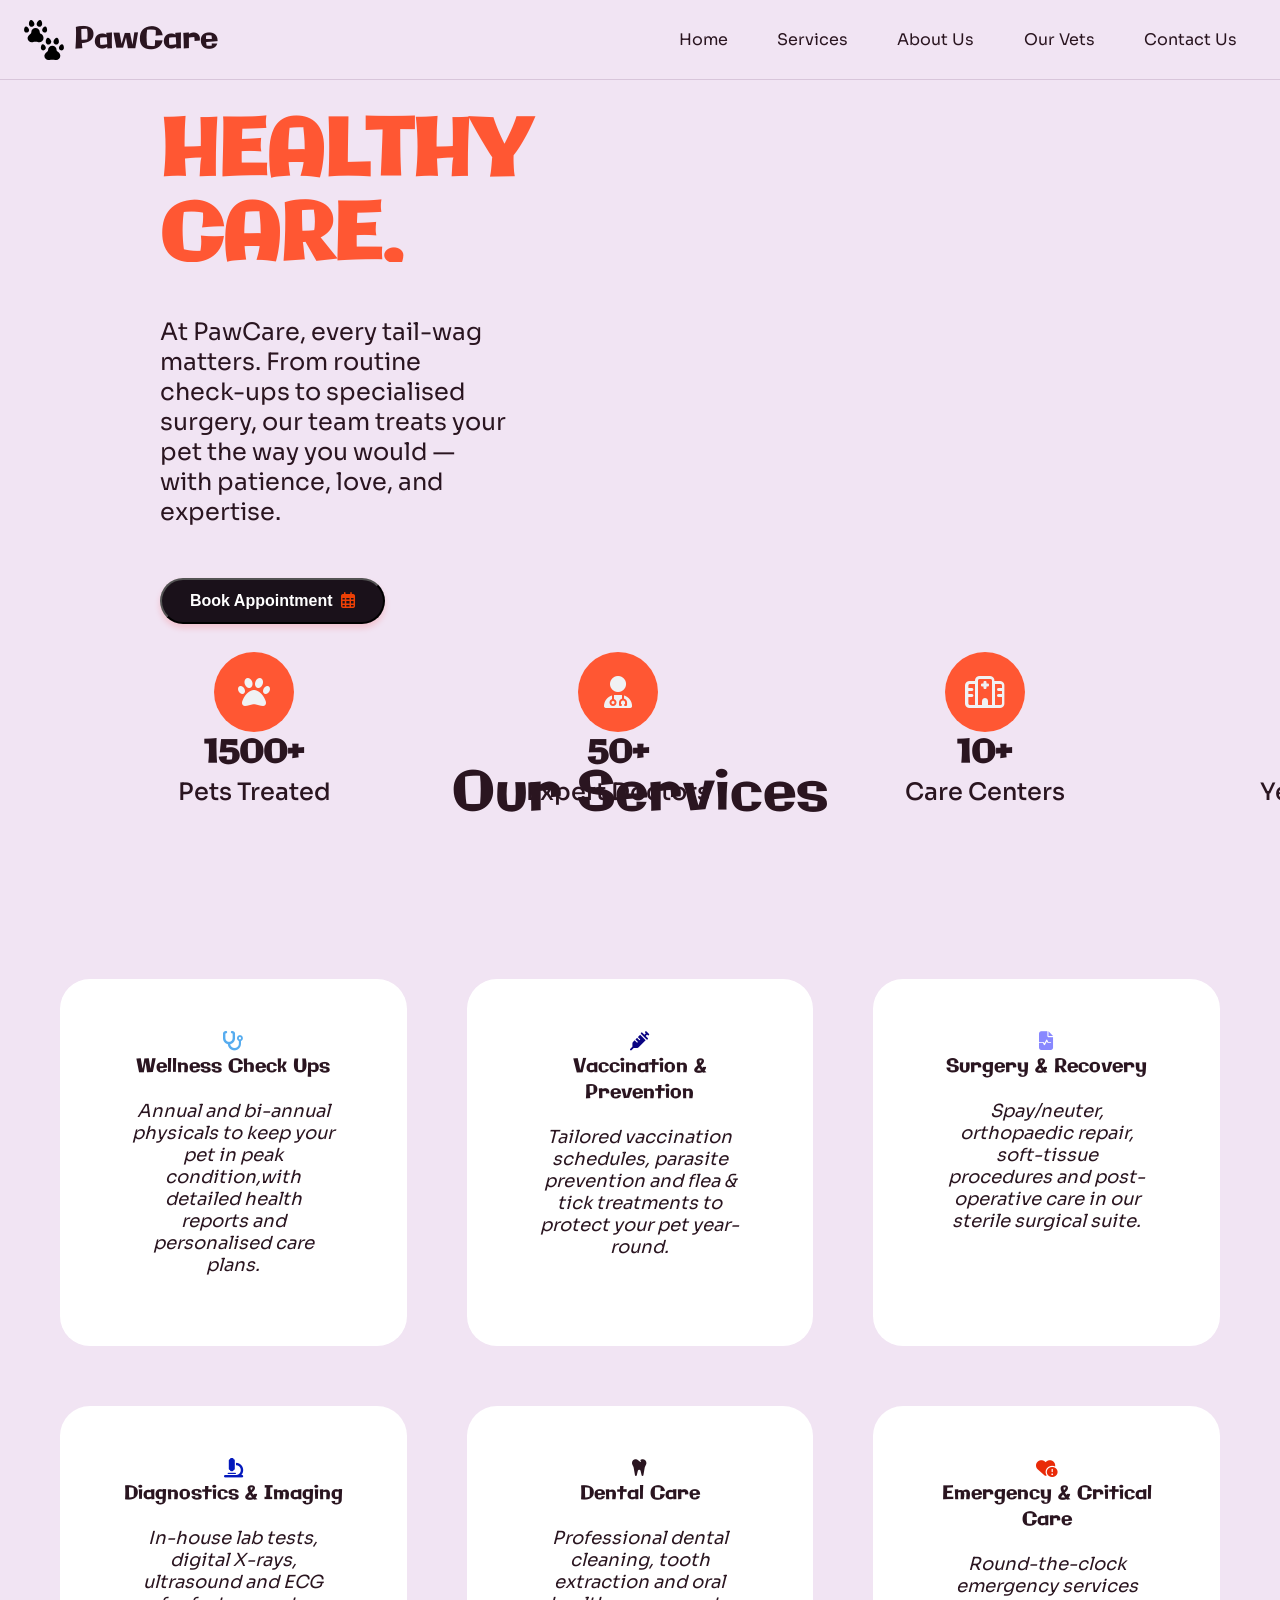
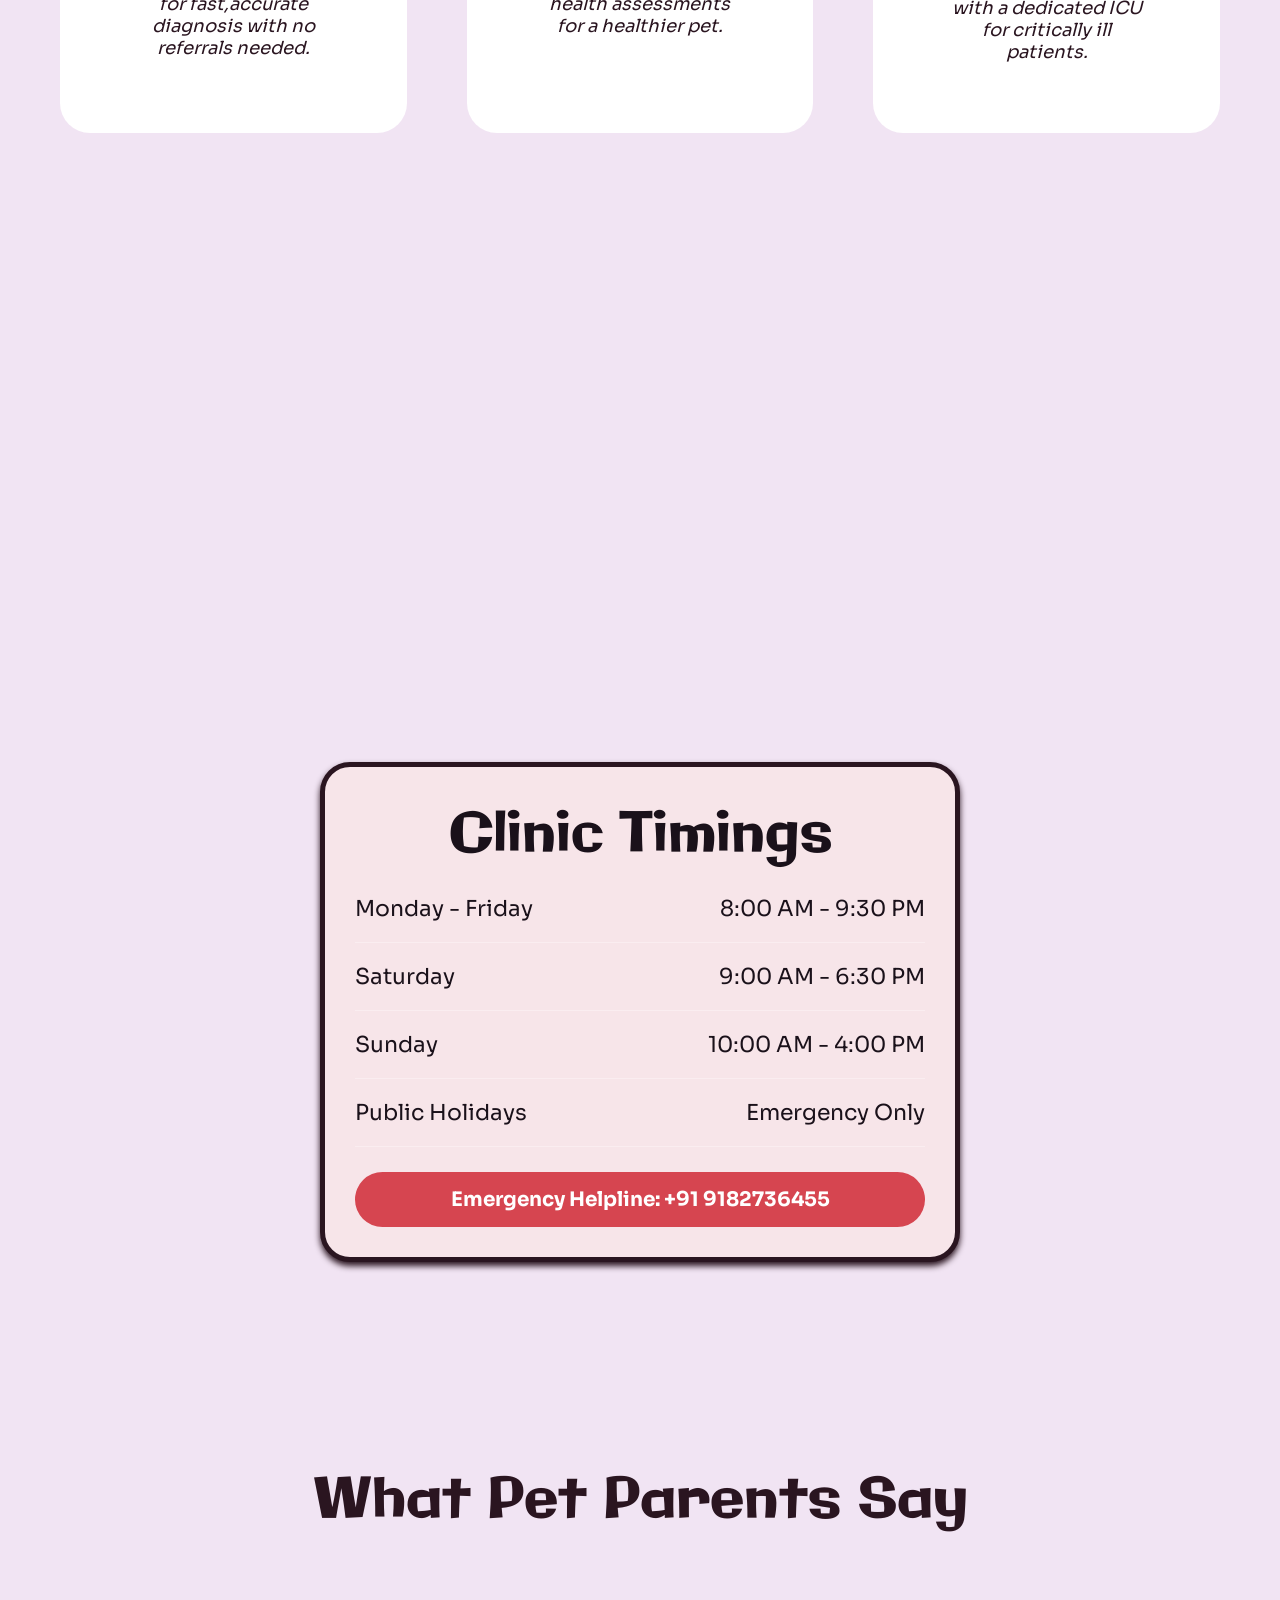
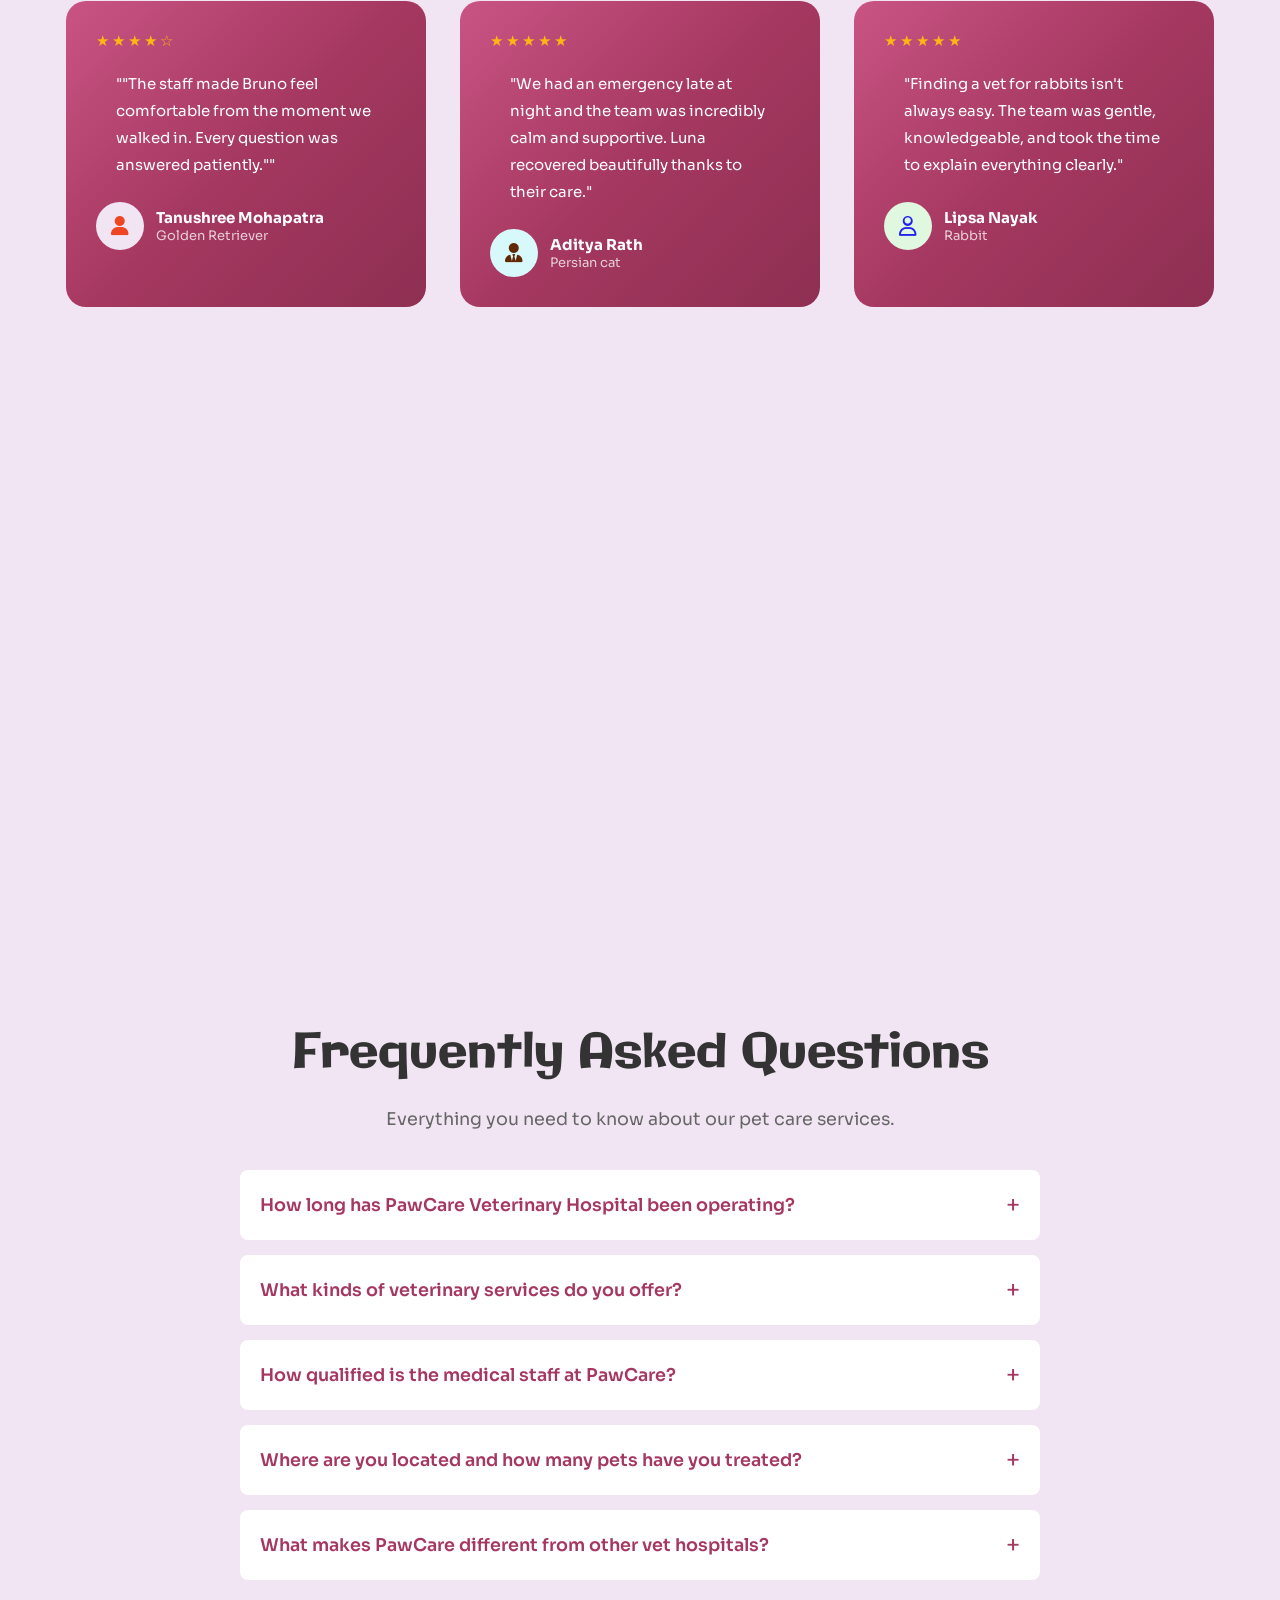
==== commit 4deb7268: "fix aos conflict" ====
--- a/index.html
+++ b/index.html
@@ -7,8 +7,9 @@
     <link rel="stylesheet" href="./style.css">
     <link rel="icon" href="./images/pawCareLogo2.png">
     <link rel="preconnect" href="https://fonts.googleapis.com">
+    <link href="https://unpkg.com/aos@2.3.1/dist/aos.css" rel="stylesheet">
 <link rel="preconnect" href="https://fonts.gstatic.com" crossorigin>
-<link href="https://fonts.googleapis.com/css2?family=Playwrite+GB+J+Guides:ital@0;1&family=Sora:wght@100..800&display=swap" rel="stylesheet">
+<link href="https://fonts.googleapis.com/css2?family=Calistoga&family=Galindo&family=Sora:wght@100..800&display=swap" rel="stylesheet">
 <link rel="stylesheet" href="https://fonts.googleapis.com/css2?family=Material+Symbols+Outlined:opsz,wght,FILL,GRAD@24,400,0,0&icon_names=list_arrow" />
 <link rel="stylesheet" href="https://fonts.googleapis.com/css2?family=Material+Symbols+Outlined:opsz,wght,FILL,GRAD@24,400,0,0&icon_names=close_small" />
 <link rel="stylesheet" href="https://fonts.googleapis.com/css2?family=Material+Symbols+Outlined:opsz,wght,FILL,GRAD@48,400,0,0&icon_names=stethoscope" />
@@ -24,7 +25,7 @@
        <div class="dog"><i class="fa-solid fa-dog fa-5x fa-beat" style="color: rgb(241, 228, 243);"></i></div>
        <div class="cat"><i class="fa-solid fa-cat fa-5x fa-beat" style="color: rgb(241, 228, 243);"></i></div>
     </div>
-
+    
 
 	<!-- navbar -->
 
@@ -106,28 +107,27 @@
            
              
         <div class="navright">
-            <a href="index.html" class="del"><span>🐾</span>Home</a>
-            <a href="services.html" class="del"><span>🐾</span>Services</a>
-            <a href="about.html" class="del"><span>🐾</span>About Us</a>
-            <div class="del"><span>🐾</span>Our Vets</div>
-            <a href="contact.html" class="del"><span>🐾</span>Contact Us</a>
+            <a href="index.html" class="del"><span><i class="fa-solid fa-paw fa-flip" style="color: rgb(91, 0, 24);"></i></span>Home</a>
+            <a href="services.html" class="del"><span><i class="fa-solid fa-paw fa-flip" style="color: rgb(91, 0, 24);"></i></span>Services</a>
+            <a href="about.html" class="del"><span><i class="fa-solid fa-paw fa-flip" style="color: rgb(91, 0, 24);"></i></span>About Us</a>
+            <a href="ourvets.html" class="del"><span><i class="fa-solid fa-paw fa-flip" style="color: rgb(91, 0, 24);"></i></span>Our Vets</a>
+            <a href="contact.html" class="del"><span><i class="fa-solid fa-paw fa-flip" style="color: rgb(91, 0, 24);"></i></span>Contact Us</a>
         </div>
 
         <div class="hamburger">
 
             <div class="hamburger-text">
                 <div class="close-icon"><i class="fa-solid fa-xmark" style="color: rgb(33, 2, 2);"></i></div>
-                <div class="side"><i class="fa-solid fa-paw" style="color: rgb(33, 2, 2);"></i> Home</div>
-                <a href="services.html" class="side"><i class="fa-solid fa-paw" style="color: rgb(33, 2, 2);"></i>Services</a>
+                <a href="index.html" class="side"><i class="fa-solid fa-paw" style="color: rgb(33, 2, 2);"></i> Home</a>
+                <a href="services.html" class="side"><i class="fa-solid fa-paw" style="color: rgb(33, 2, 2);"></i> Services</a>
                 <a href="about.html" class="side"><i class="fa-solid fa-paw" style="color: rgb(33, 2, 2);"></i> About Us</a>
-                <div class="side"><i class="fa-solid fa-paw" style="color: rgb(33, 2, 2);"></i> Our Vets</div>
+                <a href="ourvets.html" class="side"><i class="fa-solid fa-paw" style="color: rgb(33, 2, 2);"></i> Our Vets</a>
                 <a href="contact.html" class="side"><i class="fa-solid fa-paw" style="color: rgb(33, 2, 2);"></i> Contact Us</a>
             </div>
             
             <div class="hamburger-icon">
                  <i class="fa-solid fa-bars-staggered fa-2x" style="color: rgb(33, 2, 2);"></i>
             </div>
-        </div>
 
 
     </header>
@@ -142,26 +142,45 @@
     <main class="main">
 		<div class="mainleft">
 			<div class="mainlefttop">
+         <!--<a href="#" class="swap-link">
+          <span class="text-wrapper">
+            <span class="line text-front" style="display: flex; flex-direction: column;">
+                <span data-aos="fade-right" style="color: #ff5733;">Healthy</span>
+                <span data-aos="fade-right" style="color: #ff5733;">care,</span>  
+            </span>
+            <span data-aos="fade-right" class="line text-back" style="display: flex; flex-direction: column;">
+                <span>Happy</span>
+                <span>Pets.</span>  
+            </span>
+          </span>
+         </a> -->
          <a href="#" class="swap-link">
           <span class="text-wrapper">
             <span class="line text-front" style="display: flex; flex-direction: column;">
-                <span style="color: #ff5733;">Healthy</span>
-                <span style="color: #ff5733;">care,</span>  
+                <span data-aos="fade-right" style="color: #ff5733;">Healthy</span>
+                <span data-aos="fade-right" style="color: #ff5733;">care,</span>  
             </span>
             <span class="line text-back" style="display: flex; flex-direction: column;">
-                <span>Happy</span>
-                <span>Pets.</span>  
+                <span data-aos="fade-right">Happy</span>
+                <span data-aos="fade-right">Pets.</span>  
             </span>
           </span>
          </a>
         
         </div>  
-        <div class="mainleftmid">
+        <div data-aos="fade-right" class="mainleftmid">
              At PawCare, every <span class="wagging-text">tail-wag</span> matters. From routine check-ups to specialised surgery, our team treats your pet the way you would — with patience, love, and expertise.
         </div>
         <div class="mainleftbtm">
             <a href="appointment.html">
-                <button class="btn">Book Appointment 📅</button>
+                <button class="btn">
+                    <div class="btn-wrapper">
+                        <span>Book Appointment</span>
+                        <i class="fa-regular fa-calendar-days" style="color: rgb(237, 64, 5);"></i>                    
+                    </div>
+                </button>
+
+                    
             </a>
             
         </div>
@@ -176,14 +195,14 @@
         <div class="pet-card">
 			<div class="card-header">
 				 <div class="profile-section">
-					<div class="avatar">🐶</div>
+					<div class="avatar"><i class="fa-solid fa-shield-dog" style="color: rgb(176, 85, 6);"></i></div>
                     <div class="pet-info">
                        <h3 class="pet-name">Bruno</h3>
                         <p class="pet-breed">Golden Retriever • 3 yrs</p>
                     </div>
 				 </div>
    
-                 <span class="badge-vaccinated">💉 Vaccinated today</span>
+                 <span class="badge-vaccinated"><i class="fa-solid fa-syringe" style="color: rgb(76, 186, 238);"></i> Vaccinated today</span>
             </div>
 			<div class="stats-grid">
              <div class="stat-box">
@@ -214,22 +233,22 @@
 		 </div>
 		</div>
         <div class="footer-info">
-            <div class="info-box">
+            <div data-aos="fade-left" data-aos-duration="1200" class="info-box">
               <div class="info-bubble" id="info-bubble-1"><i class="fa-solid fa-paw fa-2x" style="color: rgb(240, 242, 244);"></i></div>
               <div class="info-val">1500+</div>
               <div class="info-text">Pets Treated</div>
             </div>
-            <div class="info-box">
+            <div data-aos="fade-left" data-aos-duration="1200" class="info-box">
                <div class="info-bubble" id="info-bubble-2"><i class="fa-solid fa-user-doctor fa-2x" style="color: rgb(240, 242, 244);"></i></div>
                <div class="info-val">50+</div>
                <div class="info-text">Expert Doctors</div>
             </div>
-            <div class="info-box">
+            <div data-aos="fade-right" data-aos-duration="1200" class="info-box">
                <div class="info-bubble" id="info-bubble-3"><i class="fa-regular fa-hospital fa-2x" style="color: rgb(240, 242, 244);"></i></div>
                <div class="info-val">10+</div>
                <div class="info-text">Care Centers</div>
         </div>
-        <div class="info-box">
+        <div data-aos="fade-right" data-aos-duration="1200" class="info-box">
             <div class="info-bubble" id="info-bubble-4"><i class="fa-regular fa-heart fa-2x fa-beat" style="color: rgb(240, 242, 244);"></i></div>
             <div class="info-val">20+</div>
             <div class="info-text">Years of Trust</div>
@@ -238,67 +257,117 @@
     </main>
   
   <!-- section 2 -->
-
-    <main id="main3">
-        <h1 class="doctor-availability">DOCTOR'S AVAILABILITY</h1>
+    <main id="main2">
+        <div class="top" style="display: flex; justify-content: centre; flex-direction: column; align-items: center;">
+            <h1 data-aos="fade-up" data-aos-duration="1200" class="our-service-heading">Our Services</h1>
+        <h1 data-aos="fade-up" data-aos-duration="1200" class="responsive-heading">Our Services</h1>
+        <p data-aos="fade-up" data-aos-duration="1200" class="service-description">From nose to tail — we cover every aspect of your pet's wellbeing under one roof.</p>
+        </div>
+        
+        <div class="container">
+            <div class="box left" onclick="window.location.href='services.html#wellness';" style="cursor: pointer;">
+                <big><i class="fa-solid fa-stethoscope" style="color: rgb(86, 172, 239);"></i></big>
+                <h3>Wellness Check Ups</h3>
+                <p><i>Annual and bi-annual physicals to keep your pet in peak condition,with detailed health reports and personalised care plans.</i></p>
+            </div>
+            <div class="box up" onclick="window.location.href='services.html#vaccination';" style="cursor: pointer;">
+                <big><i class="fa-solid fa-syringe fa-shake" style="color: rgb(9, 3, 130); --fa-animation-duration: 3s;"></i></big>
+                <h3>Vaccination & Prevention</h3>
+                <p><i>Tailored vaccination schedules, parasite prevention and flea & tick treatments to protect your pet year-round.</i></p>
+            </div>
+            <div class="box left" onclick="window.location.href='services.html#surgery';" style="cursor: pointer;">
+                <big><i class="fa-solid fa-file-waveform fa-flip" style="color: rgb(136, 136, 255); --fa-animation-duration: 1.5s;"></i></big>
+                <h3>Surgery & Recovery</h3>
+                <p><i>Spay/neuter, orthopaedic repair, soft-tissue procedures and post-operative care in our sterile surgical suite.</i></p>
+            </div>
+            <div class="box right" onclick="window.location.href='services.html#diagnostics';" style="cursor: pointer;">
+                <big><i class="fa-solid fa-microscope fa-bounce" style="color: rgb(4, 25, 188);--fa-animation-duration: 2.5s;"></i></big>
+                <h3>Diagnostics & Imaging</h3>
+                <p><i>In-house lab tests, digital X-rays, ultrasound and ECG for fast,accurate diagnosis with no referrals needed.</i></p>
+            </div>
+            <div class="box down" onclick="window.location.href='services.html#dental';" style="cursor: pointer;">
+                <big><i class="fa-solid fa-tooth fa-beat" style="--fa-animation-duration: 3s;"></i></big>
+                <h3>Dental Care</h3>
+                <p><i>Professional dental cleaning, tooth extraction and oral health assessments for a healthier pet.</i></p>
+            </div>
+            <div class="box right" onclick="window.location.href='services.html#emergency';" style="cursor: pointer;">
+                <big><i class="fa-solid fa-heart-circle-exclamation fa-beat-fade" style="color: rgb(233, 42, 8);"></i></big>
+                <h3>Emergency & Critical Care</h3>
+                <p><i>Round-the-clock emergency services with a dedicated ICU for critically ill patients.</i></p>
+            </div>
+        </div>
+
+      <main id="main3">
+        <div data-aos="flip-right" data-aos-duration="1300" class="doctor-availability">Vets Team at PawCare</div>
+        <div data-aos="flip-right" data-aos-duration="1300" class="doctor-availability-heading-responsive">Vets Team at PawCare</div>
         <div class="grid-container">
-            <div id="left-doctor" class="item">
-                <div class="small-box-1"><img src="Images/General Practitioner.png"></div>
-                <div class="small-box-2">
-                    <h2>Dr.Priya Nair</h2>
-                    <p>General Practitioner</p>
-                    <p>10:00 AM - 4:00 PM</p>
-                </div>
-            </div>
-            <div id="left-doctor" class="item">
-                <div class="small-box-3"><img src="Images/Veterinary Surgeon.png"></div>
-                <div class="small-box-4">
-                    <h2>Dr.Arujun Sharma</h2>
-                    <p>Veterinary Surgeon</p>
-                    <p>9:00 AM - 1:00 PM</p>
-                </div>
-            </div>
-            <div id="right-doctor" class="item">
-                <div class="small-box-5"><img src="Images/Veterinary Dentist.png"></div>
-                <div class="small-box-6">
-                    <h2>Dr.Sneha Kapoor</h2>
-                    <p>Veterinary Dentist</p>
-                    <p>10:00 AM - 6:00 PM</p>
-                </div>
-            </div>
-            <div id="right-doctor" class="item">
-                <div class="small-box-7"><img src="Images/Exotic Pet Specialist.png"></div>
-                <div class="small-box-8">
-                    <h2>Dr.Vikram Singh</h2>
-                    <p>Exotic Pet Specialist</p>
-                    <p>1:00 PM - 7:00 PM</p>
-                </div>
-            </div>
-        </div>
-
-        <div class="timing-box">
-            <h1 class="clinic-timing">CLINIC'S TIMING</h1>
-
+    <div class="doc-wrapper" data-aos="flip-left" data-aos-duration="1600">
+        <a href="ourvets.html#suchismita" class="doctor-card">
+            <div class="card-img-wrap">
+                <img src="Images/General Practitioner.png" alt="Dr. Suchismita Singh">
+            </div>
+            <div class="card-body">
+                <h2>Dr.Suchismita Singh</h2>
+                <p>Veterinary Dentist</p>
+            </div>
+        </a>
+    </div>
+    
+    <div class="doc-wrapper" data-aos="flip-right" data-aos-duration="1600">
+        <a href="ourvets.html#pratik" class="doctor-card">
+            <div class="card-img-wrap">
+                <img src="Images/Veterinary Surgeon.png" alt="Dr. Pratik Kumar Sahoo">
+            </div>
+            <div class="card-body">
+                <h2>Dr.Pratik Kumar Sahoo</h2>
+                <p>Veterinary Surgeon</p>
+            </div>
+        </a>
+    </div>
+    
+    <div class="doc-wrapper" data-aos="flip-right" data-aos-duration="1600">
+        <a href="ourvets.html#saswatee" class="doctor-card">
+            <div class="card-img-wrap">
+                <img src="Images/Veterinary Dentist.png" alt="Dr. Saswatee Mishra">
+            </div>
+            <div class="card-body">
+                <h2>Dr.Saswatee Mishra</h2>
+                <p>Feline Specialist</p>
+            </div>
+        </a>
+    </div>
+    
+    <div class="doc-wrapper" data-aos="flip-left" data-aos-duration="1600">
+        <a href="ourvets.html#pratyus" class="doctor-card">
+            <div class="card-img-wrap">
+                <img src="Images/Exotic Pet Specialist.png" alt="Dr. Pratyus Patnaik">
+            </div>
+            <div class="card-body">
+                <h2>Dr.Pratyus Patnaik</h2>
+                <p>Avian and Exotic Animal Veterinary</p>
+            </div>
+        </a>
+    </div>
+</div>
+        <div data-aos="zoom-in-up" data-aos-duration="1300" class="timing-box">
+            <div class="clinic-timing">Clinic Timings</div>
+            <div class="clinic-timing-responsive">Clinic Timings</div>
             <div class="row">
                 <span>Monday - Friday</span>
                 <span>8:00 AM - 9:30 PM</span>
             </div>
-
             <div class="row">
                 <span>Saturday</span>
                 <span>9:00 AM - 6:30 PM</span>
             </div>
-
             <div class="row">
                 <span>Sunday</span>
                 <span>10:00 AM - 4:00 PM</span>
             </div>
-
             <div class="row">
                 <span>Public Holidays</span>
                 <span>Emergency Only</span>
             </div>
-
             <div class="helpline">
                 Emergency Helpline: +91 9182736455
             </div>
@@ -306,286 +375,17 @@
     </main>
 
 
-    <main>
-        <h1 class="pet-details">PET'S DETAIL</h1>
-        <div class="grid-containers">
-            <div class="items">
-                <div class="small-1"><img src="Images/Dog's Image.png"></div>
-                <div class="small-2">
-                    <h2>Dogs</h2>
-                    <details>
-                        <summary id="click">Click Here for Dog's Food</summary>
-                        <ul>
-                            <li>Chicken and Rice </li>
-                            <li>Lamb and Rice </li>
-                            <li>Salmon and Sweet Potato </li>
-                            <li>Dry Kibble </li>
-                            <li>Wet Dog Food </li>
-                            <li>Boiled Eggs </li>
-                            <li>Carrots </li>
-                            <li>Pumpkin Puree </li>
-                            <li>Dog Biscuits </li>
-                        </ul>
-                    </details>
-                    <br>
-                    <details>
-                        <summary id="click">Click Here for Dog's Accessories</summary>
-                        <ul>
-                            <li>Dog Collar </li>
-                            <li>Dog Leash </li>
-                            <li>Food and Water Bowl </li>
-                            <li>Dog Bed </li>
-                            <li>Chew Toys </li>
-                            <li>Grooming Brush </li>
-                            <li>Dog Shampoo </li>
-                            <li>Dog Harness </li>
-                            <li>Pet Carrier Bag </li>
-                            <li>ID Tag </li>
-                        </ul>
-                    </details>
-                </div>
-            </div>
-            <div class="items">
-                <div class="small-3"><img src="Images/Cat's Image.jpeg"></div>
-                <div class="small-4">
-                    <h2>Cats</h2>
-                    <details>
-                        <summary id="click">Click Here for cat's Food</summary>
-                        <ul>
-                            <li>Dry Cat Food </li>
-                            <li>Wet Cat Food </li>
-                            <li>Kitten Food </li>
-                            <li>Adult Cat Food </li>
-                            <li>Salmon Cat Food </li>
-                            <li>Chicken Cat Food </li>
-                            <li>Tuna Cat Food </li>
-                            <li>Turkey Cat Food </li>
-                            <li>Cat Treats </li>
-                            <li>Cat Biscuits </li>
-                        </ul>
-                    </details>
-                    <br>
-                    <details>
-                        <summary id="click">Click Here for Cat's Accessories</summary>
-                        <ul>
-                            <li>Cat Collar </li>
-                            <li>Cat Harness </li>
-                            <li>Food Bowl </li>
-                            <li>Water Bowl </li>
-                            <li>Cat Bed </li>
-                            <li>Litter Box </li>
-                            <li>Litter Scoop </li>
-                            <li>Scratching Post </li>
-                            <li>Cat Toys </li>
-                            <li>Cat Carrier</li>
-                        </ul>
-                    </details>
-                </div>
-            </div>
-            <div class="items">
-                <div class="small-5"><img src="Images/Bird's Image.png"></div>
-                <div class="small-6">
-                    <h2>Birds</h2>
-                    <details>
-                        <summary id="click">Click Here for Bird's Food</summary>
-                        <ul>
-                            <li>Bird Seeds </li>
-                            <li>Millet Spray </li>
-                            <li>Pellets </li>
-                            <li>Sunflower Seeds </li>
-                            <li>Corn </li>
-                            <li>Fresh Fruits </li>
-                            <li>Leafy Greens </li>
-                            <li>Mixed Grains </li>
-                            <li>Nuts </li>
-                            <li>Bird Treat Sticks </li>
-                        </ul>
-                    </details>
-                    <br>
-                    <details>
-                        <summary id="click">Click Here for Bird's Accessories</summary>
-                        <ul>
-                            <li>Bird Cage </li>
-                            <li>Perch </li>
-                            <li>Food Bowl </li>
-                            <li>Water Dispenser </li>
-                            <li>Bird Swing </li>
-                            <li>Bird Toys </li>
-                            <li>Nest Box </li>
-                            <li>Cage Cover </li>
-                            <li>Bird Bath </li>
-                            <li>Travel Carrier </li>
-                        </ul>
-                    </details>
-                </div>
-            </div>
-            <div class="items">
-                <div class="small-7"><img src="Images/Rabbit's Image.png"></div>
-                <div class="small-8">
-                    <h3>Rabbits</h3>
-                    <details>
-                        <summary id="click">Click Here for Rabbit's Food</summary>
-                        <ul>
-                            <li>Hay</li>
-                            <li>Rabbit Pellets</li>
-                            <li>Carrots</li>
-                            <li>Lettuce</li>
-                            <li>Spinach</li>
-                            <li>Cucumber</li>
-                            <li>Bell Peppers</li>
-                            <li>Apples</li>
-                            <li>Broccoli</li>
-                            <li>Herbs</li>
-                        </ul>
-                    </details>
-                    <br>
-                    <details>
-                        <summary id="click">Click Here for Rabbit's Accessories</summary>
-                        <ul>
-                            <li>Rabbit Hutch</li>
-                            <li>Food Bowl</li>
-                            <li>Water Bottle</li>
-                            <li>Hay Rack</li>
-                            <li>Litter Box</li>
-                            <li>Chew Toys</li>
-                            <li>Grooming Brush</li>
-                            <li>Tunnel Toy</li>
-                            <li>Rabbit Bed</li>
-                            <li>Travel Carrier</li>
-                        </ul>
-                    </details>
-                </div>
-            </div>
-            <div class="items">
-                <div class="small-9"><img src="Images/Fish's Image.png"></div>
-                <div class="small-10">
-                    <h2>Fish</h2>
-                    <details>
-                        <summary id="click">Click Here for Fish's Food</summary>
-                        <ul>
-                            <li>Fish Flakes</li>
-                            <li>Fish Pellets</li>
-                            <li>Bloodworms</li>
-                            <li>Brine Shrimp</li>
-                            <li>Tubifex Worms</li>
-                            <li>Algae Wafers</li>
-                            <li>Freeze-Dried Krill</li>
-                            <li>Daphnia</li>
-                            <li>Spirulina Food</li>
-                            <li>Fish Treat Cubes</li>
-                        </ul>
-                    </details>
-                    <br>
-                    <details>
-                        <summary id="click">Click Here for Fish's Accessories</summary>
-                        <ul>
-                            <li>Fish Tank </li>
-                            <li>Aquarium Filter </li>
-                            <li>Air Pump </li>
-                            <li>Fish Net </li>
-                            <li>Aquarium Heater </li>
-                            <li>LED Aquarium Light </li>
-                            <li>Aquarium Gravel </li>
-                            <li>Artificial Plants </li>
-                            <li>Water Conditioner </li>
-                            <li>Fish Tank Thermometer </li>
-                        </ul>
-                    </details>
-                </div>
-            </div>
-            <div class="items">
-                <div class="small-11"><img src="Images/Hamster's Image.png"></div>
-                <div class="small-12">
-                    <h2>Hamster</h2>
-                    <details>
-                        <summary id="click">Click Here for Hamster's Food</summary>
-                        <ul>
-                            <li>Hamster Pellets </li>
-                            <li>Mixed Seeds </li>
-                            <li>Sunflower Seeds </li>
-                            <li>Corn </li>
-                            <li>Oats </li>
-                            <li>Carrots </li>
-                            <li>Apples </li>
-                            <li>Cucumbers </li>
-                            <li>Broccoli </li>
-                            <li>Mealworms </li>
-                        </ul>
-                    </details>
-                    <br>
-                    <details>
-                        <summary id="click">Click Here for Hamster's Accessories</summary>
-                        <ul>
-                            <li>Hamster Cage </li>
-                            <li>Exercise Wheel </li>
-                            <li>Food Bowl </li>
-                            <li>Water Bottle </li>
-                            <li>Hamster House </li>
-                            <li>Bedding Material </li>
-                            <li>Chew Toys </li>
-                            <li>Tunnel </li>
-                            <li>Exercise Ball </li>
-                            <li>Climbing Ladder </li>
-                        </ul>
-                    </details>
-                </div>
-            </div>
-            <div class="items">
-                <div class="small-13"><img src="Images/Turtle's Image.png"></div>
-                <div class="small-14">
-                    <h2>Turtle</h2>
-                    <details>
-                        <summary id="click">Click Here for Turtle's Food</summary>
-                        <ul>
-                            <li>Turtle Pellets </li>
-                            <li>Shrimp </li>
-                            <li>Fish </li>
-                            <li>Earthworms </li>
-                            <li>Mealworms </li>
-                            <li>Leafy Greens </li>
-                            <li>Carrots </li>
-                            <li>Aquatic Plants </li>
-                            <li>Squash </li>
-                            <li>Turtle Treats </li>
-                        </ul>
-                    </details>
-                    <br>
-                    <details>
-                        <summary id="click">Click Here for Turtle's Accessories</summary>
-                        <ul>
-                            <li>Turtle Tank </li>
-                            <li>Basking Platform </li>
-                            <li>UVB Lamp </li>
-                            <li>Water Filter </li>
-                            <li>Aquarium Heater </li>
-                            <li>Food Bowl </li>
-                            <li>Water Conditioner </li>
-                            <li>Aquarium Thermometer </li>
-                            <li>Decorative Rocks </li>
-                            <li>Turtle Net</li>
-                        </ul>
-                    </details>
-                </div>
-            </div>
-        </div>
-    
-
-
-    
-    </main>
-    
-
 <!-- section 3 -->
 
      <!-- TESTIMONIALS -->
     <section id="reviews">
-        <h2 class="section-title">What Pet Parents Say</h2>
+        <h2 data-aos="zoom-out" data-aos-duration="1400" class="section-title">What Pet Parents Say</h2>
         <div class="testimonials-grid">
-            <div class="testimonial-card">
+            <div data-aos="zoom-in-up" data-aos-duration="1400" class="testimonial-card">
                 <div class="stars">★★★★☆</div>
                 <p>""The staff made Bruno feel comfortable from the moment we walked in. Every question was answered patiently.""</p>
                 <div class="reviewer">
-                    <div class="reviewer-avatar" style="background:#f1e4f3 !important;">&#128587;&#8205;&#9792;&#65039;</div>
+                    <div class="reviewer-avatar" style="background:#f1e4f3 !important;"><i class="fa-solid fa-user" style="color: rgb(238, 69, 35);"></i></div>
                     <div>
                         <div class="reviewer-name">Tanushree Mohapatra</div>
                         <div class="reviewer-pet">Golden Retriever</div>
@@ -593,11 +393,11 @@
                 </div>
             </div>
         
-            <div class="testimonial-card">
+            <div data-aos="zoom-in-up" data-aos-duration="1400" class="testimonial-card">
                 <div class="stars">★★★★★</div>
                 <p>"We had an emergency late at night and the team was incredibly calm and supportive. Luna recovered beautifully thanks to their care."</p>
                 <div class="reviewer">
-                    <div class="reviewer-avatar" style="background:#d8f9fb !important;">&#128587;&#8205;&#9794;&#65039;</div>
+                    <div class="reviewer-avatar" style="background:#d8f9fb !important;"><i class="fa-solid fa-user-tie" style="color: rgb(97, 40, 5);"></i></div>
                     <div>
                         <div class="reviewer-name">Aditya Rath</div>
                         <div class="reviewer-pet">Persian cat</div>
@@ -605,11 +405,11 @@
                 </div>
             </div>
 
-            <div class="testimonial-card">
+            <div data-aos="zoom-in-up" data-aos-duration="1400" class="testimonial-card">
                 <div class="stars">★★★★★</div>
                 <p>"Finding a vet for rabbits isn't always easy. The team was gentle, knowledgeable, and took the time to explain everything clearly."</p>
                 <div class="reviewer">
-                    <div class="reviewer-avatar" style="background:#e0f8df !important;">&#128587;&#8205;&#9792;&#65039;</div>
+                    <div class="reviewer-avatar" style="background:#e0f8df !important;"><i class="fa-regular fa-user" style="color: rgb(35, 35, 238);"></i></div>
                         <div>
                             <div class="reviewer-name">Lipsa Nayak</div>
                             <div class="reviewer-pet">Rabbit</div>
@@ -621,12 +421,17 @@
     </section>
     <!-- BOOKING CTA -->
 
-    <div class="booking" id="book" style="background-color: #a53860;">
+    <div data-aos="flip-up" data-aos-duration="1200" class="booking" id="book" style="background-color: #a53860;">
         <h2>Trusted veterinary care for every stage of your pet's life</h2>
         <p>Schedule a visit with our expert veterinarians and give your pet the care they deserve.</p>
         <div class="booking-actions">
-        <a href="appointment.html" class="btn-aqua">📅 Book Appointment</a>
-        <a href="tel:+919876543210" class="btn-outline-white">📞 Contact Us</a>
+        <a href="appointment.html" class="btn-aqua">
+            <div class="book-btn-wrapper">
+                <span>Book Appointment</span>
+                <i class="fa-regular fa-calendar-days" style="color: rgb(0, 47, 177);"></i>
+            </div> 
+        </a>
+        <a href="tel:+919876543210" class="btn-outline-white"><i class="fa-solid fa-phone fa-shake" style="color: rgb(239, 253, 158);"></i> Contact Us</a>
     </div>
 </div>
 
@@ -634,13 +439,13 @@
 <section class="pawcare-faq-section">
   <div class="faq-container">
     <div class="faq-header">
-      <h2>Frequently Asked Questions</h2>
-      <p>Everything you need to know about our pet care services.</p>
+      <h2 data-aos="fade-up" data-aos-duration="1200">Frequently Asked Questions</h2>
+      <p data-aos="fade-up" data-aos-duration="1200">Everything you need to know about our pet care services.</p>
     </div>
 
     <div class="faq-accordion">
       <!-- FAQ Item 1 -->
-      <div class="faq-item">
+      <div id="item-1" class="faq-item" data-aos="fade-right" data-aos-duration="1800">
         <button class="faq-question">
           How long has PawCare Veterinary Hospital been operating?
           <span class="faq-icon">+</span>
@@ -651,7 +456,7 @@
       </div>
 
       <!-- FAQ Item 2 -->
-      <div class="faq-item">
+      <div id="item-2" class="faq-item" data-aos="fade-left" data-aos-duration="1800">
         <button class="faq-question">
           What kinds of veterinary services do you offer?
           <span class="faq-icon">+</span>
@@ -662,7 +467,7 @@
       </div>
 
       <!-- FAQ Item 3 -->
-      <div class="faq-item">
+      <div id="item-3" class="faq-item" data-aos="fade-right" data-aos-duration="1800">
         <button class="faq-question">
           How qualified is the medical staff at PawCare?
           <span class="faq-icon">+</span>
@@ -673,7 +478,7 @@
       </div>
 
       <!-- FAQ Item 4 -->
-      <div class="faq-item">
+      <div id="item-4" class="faq-item" data-aos="fade-left" data-aos-duration="1800">
         <button class="faq-question">
           Where are you located and how many pets have you treated?
           <span class="faq-icon">+</span>
@@ -684,7 +489,7 @@
       </div>
 
       <!-- FAQ Item 5 -->
-      <div class="faq-item">
+      <div id="item-5" class="faq-item" data-aos="fade-right" data-aos-duration="1800">
         <button class="faq-question">
           What makes PawCare different from other vet hospitals?
           <span class="faq-icon">+</span>
@@ -699,7 +504,7 @@
 <!-- FAQ Section -->
 
      <!--footer-->
-     <footer style="background-color: #2a1520;">
+     <footer data-aos="flip-up" data-aos-duration="1200" style="background-color: #2a1520;">
         <div class="footer-grid">
             <div class="footer-brand">
                 <a href="#" class="footer-logo">🐾 PawCare</a>
@@ -751,10 +556,13 @@
         </div>
         <div class="footer-bottom">
             <span>© 2026 PawCare Veterinary Hospital. All rights reserved.</span>
-            <span>Made with &#10084; for pets · <a href="#">Privacy Policy</a></span>
+            <span>Made with <i class="fa-solid fa-heart fa-beat" style="color: rgb(245, 41, 95);"></i> for pets · <a href="#">Privacy Policy</a></span>
         </div>
     </footer>
-    
-    <script src="script.js"></script>
+    <script src="https://unpkg.com/aos@2.3.1/dist/aos.js"></script>
+    <script>
+  AOS.init();
+</script>
+<script src="script.js"></script>
 </body>
 </html>
--- a/style.css
+++ b/style.css
@@ -3,8 +3,19 @@
   padding: 0;
   box-sizing: border-box;
 }
+
+:root {
+  --font-l: "Galindo", sans-serif;
+  --font-m: "Calistoga", sans-serif;
+  --font-s: "Sora", sans-serif;
+
+  /* font weights */
+  --wt-l:700;
+  --wt-m:500;
+  --wt-s:400;
+}
 body{
-  font-family: "Sora", sans-serif;
+  font-family: var(--font-s) ;
   background-color: #f1e4f3;
   color: #2a1520;
   overflow-x: hidden;
@@ -15,13 +26,14 @@
 }
 .preloader{
     position: fixed;
-    background-color: #a53860;
+    background-color: #1f0707;
     top: 0;
     left: 0;
     right: 0;
     bottom: 0;
     width: 100%;
     z-index: 9999;
+    box-sizing: border-box;
 }
 .bird{
     border-top: 2px solid #f1e4f3;
@@ -85,6 +97,7 @@
     color: inherit;
 }
 .logo-text{
+    font-family: var(--font-l);
     font-size: 30px;
     transition: transform 0.2s ease;
 }
@@ -106,8 +119,12 @@
 
 .navright {
   display: flex;
-  font-size: 20px;
+  font-size: 16px;
   gap: 30px;
+  padding-right: 1.2rem;
+}
+.navright span{
+  margin-right: 0.2em;
 }
 .del{
     display: flex;
@@ -133,6 +150,9 @@
    opacity: 1;
    transition: opacity 0.7s ease;
 }
+.hamburger {
+  display: none;
+}
 .main {
   display: flex;
   width: 75vh;
@@ -154,6 +174,8 @@
 }
 
 .text-wrapper {
+  font-family: var(--font-l);
+  font-size: larger;
   display: inline-flex;  
   flex-direction: column;
   position: relative;
@@ -177,6 +199,11 @@
   animation-duration: 5s;
   animation-iteration-count: infinite;
   animation-timing-function: cubic-bezier(0.76, 0, 0.24, 1);
+
+  /* added this line */
+
+  line-height: 1.1; /* Overrides the 80px desktop line-height */
+  
   
 }
 
@@ -261,7 +288,10 @@
   transition: transform 0.2s ease, box-shadow 0.2s ease; 
   box-shadow: 0 4px 6px rgba(247, 2, 2, 0.15); 
 }
-
+.btn-wrapper{
+  display: flex;
+  gap: 0.5em;
+}
 
 .btn:hover {
   transform: translateY(-4px); 
@@ -432,7 +462,6 @@
 
 .card-footer {
   display: flex;
-
   align-items: center;
   gap: 8px;
   background: #c4fcd7;
@@ -467,127 +496,141 @@
 }
 
 /* section2 */
-#header2 {
-    background-color: yellow;
-}
+
 #main2{
-    height: 100%; 
-    width: 100%; 
-    background-color: white;
-}
-#p2{
-    color:orangered;
+    width: 100%;
+    background-color: #f1e4f3;
 }
 h1{
-    margin: 20px;
-    
+    margin:20px;
 }
 p{
-    margin: 20px;
-    font-size: 20px;
+    margin:20px;
+    font-size:20px;
+}
+.top{
+  margin-top: 5em;
+}
+.our-service-heading{
+  font-family: var(--font-l);
+    text-align:center;
+    font-size:55px;
+    font-weight:var(--wt-m);
+}
+.service-description{
+  text-align: center;
 }
 .container{
-    display: grid;
+    display:grid;
     grid-template-columns:repeat(3,1fr);
-    gap: 40px;
-    margin: 50px;
+    gap:40px;
+    margin:50px;
 }
 .box{
-    background-color:pink;
-    text-align: center;
-    border-radius: 30px;
+    background-color: #fff;
+    color: #2a1520;
+    text-align:center;
+    border-radius:30px;
     overflow:hidden;
-    margin: 10px;
-    padding: 50px;
+    padding:50px;
+    margin:10px;
+    opacity:0;
+    transition:transform .3s ease, box-shadow .3s ease;
+}
+.box h3{
+  font-family: var(--font-l);
+  font-weight: 100;
+}
+.box p{
+  font-size: large;
 }
 .box:hover{
-    transform: scale(1.03);
-    transition:0.3s;
-}
-.left{
-    animation:slideLeft 15s ease;
-}
-.right{
-    animation:slideRight 15s ease;
-}
-.up{
-    animation: slideUp 15s ease;
-}
-
-.down{
-    animation: slideDown 15s ease;
-}
-.our-service{
-    text-align: center;
-    font-size: 72px;
-    font-weight: bold;
-}
-@keyframes slideLeft{
+    transform:scale(1.05);
+    box-shadow:0 15px 30px rgba(0,0,0,.3);
+    cursor:pointer;
+}
+.show-left{
+    animation:slideRight 1s ease forwards;
+}
+.show-right{
+    animation:slideRight 1s ease forwards;
+}
+.show-up{
+    animation:slideRight 1s ease forwards;
+}
+.show-down{
+    animation:slideRight 1s ease forwards;
+}
+/* @keyframes slideLeft{
     from{
-        transform: translateX(-100px);
-        opacity: 0;
+        transform:translateX(-100px);
+        opacity:0;
     }
     to{
-        transform: translateX(0);
-        opacity: 1;
+        transform:translateX(0);
+        opacity:1;
     }
 }
 @keyframes slideRight{
     from{
         transform:translateX(100px);
-        opacity: 0;
+        opacity:0;
     }
     to{
-        transform: translateX(0);
-        opacity: 1;
+        transform:translateX(0);
+        opacity:1;
     }
 }
 @keyframes slideUp{
     from{
-        transform: translateY(-100px);
-        opacity: 0;
+        transform:translateY(-100px);
+        opacity:0;
     }
     to{
-        transform: translateY(0);
-        opacity: 1;
-    }
-}
-
+        transform:translateY(0);
+        opacity:1;
+    }
+}
 @keyframes slideDown{
     from{
-        transform: translateY(100px);
-        opacity: 0;
+        transform:translateY(100px);
+        opacity:0;
     }
     to{
-        transform: translateY(0);
-        opacity: 1;
-    }
-}
-#header3{
-    background-color: yellow;
-}
+        transform:translateY(0);
+        opacity:1;
+    }
+} */
+
 #main3{
     height: 100%; 
     width: 100%; 
+    background-color: #f1e4f3;
 }
 .clinic-timing{
+  font-family: var(--font-l);
     text-align: center;
-    font-size: 72px;
-    font-weight: bold;
+    font-size: 55px;
+    font-weight: var(--wt-m);
 }
 .timing-box{
     width: 50%;
     margin: 30px auto;
     padding: 30px;
-    background: green;
+    background: #F7E5E9;
     border-radius: 30px;
-    color: white;
-}
-
+    color: #1a111a;
+    border: 5px solid #2a1520;
+    box-shadow: 0 4px 6px #2a1520;
+    transition: transform 0.2s ease-in-out, box-shadow 0.2s ease;
+}
+.timing-box:hover{
+  box-shadow: 0 12px 14px #2a1520;
+  transform: translateY(-3px); 
+}
 .timing-box h1{
     margin-bottom: 30px;
 }
-
 .row{
     display: flex;
     justify-content: space-between;
@@ -595,243 +638,133 @@
     border-bottom: 1px solid rgba(255,255,255,0.3);
     font-size: 22px;
 }
-
 .helpline{
     margin-top: 25px;
-    background: yellow;
-    color: red;
+    background-color: #d64550;
+    color: white;
     padding: 15px;
-    border-radius: 15px;
+    border-radius: 30px;
     text-align: center;
     font-size: 20px;
     font-weight: bold;
 }
+.timing-box:hover .helpline{
+  background-color: #db0a1b;
+  color: rgb(246, 246, 172);
+}
+
 .grid-container{
+    display:grid;
+    grid-template-columns:repeat(4,1fr);
+    gap:40px;
+    margin:50px;
+}
+
+.doctor-availability{
+  font-family: var(--font-l);
+  font-weight: var(--wt-s);
+    text-align:center;
+    font-size:55px;
+    margin-top: 2em;
+}
+
+.grid-container {
     display: grid;
-    grid-template-columns:repeat(4,1fr);
-    gap: 40px;
-    margin: 50px;
-}
-.doctor-availability{
-    text-align: center;
-    font-size: 72px;
-    font-weight: bold;
-}
-.item{
-    background-color:pink;
-    text-align: center;
-    border: radius 20px;
-    overflow:hidden;
-    border-radius: 50px;
-    margin: 10px;
-}
-.small-box-1{
-    background-color:white;
-    padding:0;
-}
-.small-box-1 img{
+    grid-template-columns: repeat(auto-fit, minmax(250px, 1fr));
+    gap: 20px;
+    padding: 20px;
+    max-width: 1200px;
+    margin: 0 auto;
+}
+
+
+.doc-wrapper {
+    display: flex;
+}
+
+.doctor-card {
+    display: flex;
+    flex-direction: column;
+    width: 100%;
+    background: #ffffff;
+    text-decoration: none;
+    color: #1a111a;
+    border-radius: 20px;
+    overflow: hidden;
+    box-shadow: 0 4px 15px rgba(0, 0, 0, 0.05);
+    transition: transform 0.3s ease, box-shadow 0.3s ease;
+}
+
+
+.doctor-card:hover {
+    transform: scale(1.03);
+    color: #030ee7;
+    box-shadow: 0 15px 30px rgba(0, 0, 0, 0.15);
+    cursor: pointer;
+}
+
+
+.card-img-wrap {
+    width: 100%;
+    height: 250px; 
+    overflow: hidden;
+}
+
+.card-img-wrap img {
     width: 100%;
     height: 100%;
     object-fit: cover;
+    object-position: top;
     display: block;
 }
-.small-box-2{
-    background-color:pink;
-    padding: 25px;
-    height: 175px;
-}
-.small-box-3{
-    background-color:white;
-    padding:0;
-}
-.small-box-3 img{
-    width: 100%;
-    height: 100%;
-    object-fit: cover;
-    display: block;
-}
-.small-box-4{
-    background-color:pink;
-    padding: 25px;
-    height: 175px;
-}
-.small-box-5{
-    background-color:white;
-    padding:0;
-}
-.small-box-5 img{
-    width: 100%;
-    height: 100%;
-    object-fit: cover;
-    display: block;
-}
-.small-box-6{
-    background-color:pink;
-    padding: 25px;
-    height: 175px;
-}
-.small-box-7{
-    background-color:white;
-    padding:0;
-}
-.small-box-7 img{
-    width: 100%;
-    height: 100%;
-    object-fit: cover;
-    display: block;
-}
-.small-box-8{
-    background-color:pink;
-    padding: 25px;
-    height: 175px;
-}
-#left-doctor{
-    animation:slideLeft 35s ease;
-}
-#right-doctor{
-    animation:slideRight 35s ease;
+
+.card-body {
+    padding: 20px;
+    display: flex;
+    flex-direction: column;
+    justify-content: center;
+    flex-grow: 1; 
+    text-align: center;
+}
+
+.card-body h2 {
+    font-size: 1.25rem;
+    margin: 0 0 8px 0;
+    font-weight: 700;
+}
+
+.card-body p {
+    font-size: 0.95rem;
+    margin: 0;
+    color: #666;
+}
+
+.doctor-availability {
+    text-align: center;
+    font-size: 55px;
+    font-weight: bold;
+    margin-top: 2em;
 }
 @keyframes slideLeft{
     from{
-        transform: translateX(-100px);
-        opacity: 0;
+        transform:translateX(-100px);
+        opacity:0;
     }
     to{
-        transform: translateX(0);
-        opacity: 1;
+        transform:translateX(0);
+        opacity:1;
     }
 }
 @keyframes slideRight{
     from{
         transform:translateX(100px);
-        opacity: 0;
+        opacity:0;
     }
     to{
-        transform: translateX(0);
-        opacity: 1;
-    }
-}
-.pet-details{
-    text-align: center;
-    font-size: 72px;
-    font-weight: bold;
-}
-.grid-containers{
-    display: grid;
-    grid-template-columns:repeat(3,1fr);
-    gap: 40px;
-    margin: 50px;
-}
-.items{
-    background-color:pink;
-    text-align: center;
-    overflow:hidden;
-    border-radius: 50px;
-    margin: 10px;
-}
-.small-1{
-    background-color:white;
-    padding:0; 
-}
-.small-1 img{
-    width: 100%;
-    height: 100%;
-    object-fit: cover;
-    display: block;
-}
-.small-2{
-    background-color:pink;
-    padding: 25px;
-
-}
-.small-3{
-    background-color:white;
-    padding:0;
-}
-.small-3 img{
-    width: 100%;
-    height: 100%;
-    object-fit: cover;
-    display: block;
-}
-.small-4{
-    background-color:pink;
-    padding: 25px;
-}
-.small-5{
-    background-color:white;
-    padding:0;
-}
-.small-5 img{
-    width: 100%;
-    height: 100%;
-    object-fit: cover;
-    display: block;
-}
-.small-6{
-    background-color:pink;
-    padding: 25px;
-}
-.small-7{
-    background-color:white;
-    padding:0;
-}
-.small-7 img{
-    width: 100%;
-    height: auto;
-    display:block;
-}
-.small-8{
-    background-color:pink;
-    padding: 25px;
-}
-.small-9{
-    background-color:white;
-    padding:0;
-}
-.small-9 img{
-    width: 100%;
-    height: auto;
-    display:block;
-}
-.small-10{
-    background-color:pink;
-    padding: 25px;
-}
-.small-11{
-    background-color:white;
-    padding:0;
-}
-.small-11 img{
-    width: 100%;
-    height: auto;
-    display:block;
-}
-.small-12{
-    background-color:pink;
-    padding: 25px;
-}
-.small-13{
-    background-color:white;
-    padding:0;
-}
-.small-13 img{
-    width: 100%;
-    height: 100%;
-    object-fit: cover;
-    display: block;
-}
-.small-14{
-    background-color:pink;
-    padding: 25px;
-}
-#click{
-    cursor: pointer;
-}
-#click:hover{
-    color:blue;
-}
-
+        transform:translateX(0);
+        opacity:1;
+    }
+}
 
 
 
@@ -843,8 +776,9 @@
 }
 
 .section-title {
+  font-family: var(--font-l);
   font-size: 56px;
-  font-weight: 800;
+  font-weight: var(--wt-m);
   text-align: center;
   color: #2a1520;
   margin-bottom: 16px;
@@ -881,6 +815,8 @@
     border-radius: 20px;
     padding: 30px;
     transition: transform 0.3s ease-in-out;
+    margin-left: 2px;
+    margin-right: 2px;
 }
 
 .testimonial-card:hover {
@@ -974,12 +910,18 @@
 .booking * {
   background: transparent;
 }
+.book-btn-wrapper{
+  display: flex;
+  justify-content: center;
+  gap: 0.5em;
+}
 
 .booking h2 {
+  font-family: var(--font-l);
   color: #ffffff !important;
   background: transparent !important;
   font-size: clamp(1.8rem, 3vw, 2.5rem);
-  font-weight: 700;
+  font-weight: var(--wt-m);
   margin-bottom: 0.8rem;
 }
 
@@ -1041,6 +983,7 @@
   font-family: "Sora", sans-serif;
 }
 
+/* FAQ Section */
 .faq-container {
   max-width: 800px;
   margin: 0 auto;
@@ -1053,8 +996,9 @@
 }
 
 .faq-header h2 {
-  font-size: 2rem;
-  font-family: "Sora", sans-serif;
+  font-size: 3rem;
+  font-family: var(--font-l);
+  font-weight: var(--wt-m);
   color: #333;
   margin-bottom: 10px;
 }
@@ -1076,7 +1020,10 @@
   border-radius: 8px;
   overflow: hidden;
   transition: all 0.3s ease;
-}
+  
+}
+
+
 .faq-item:hover{
   transform: translateY(-6px);
   box-shadow: 0 8px 24px rgba(135,245,251,0.45);
@@ -1132,6 +1079,9 @@
 .faq-item.active .faq-icon {
   transform: rotate(45deg);
 }
+
+
+
 
 /* FOOTER */
 
@@ -1172,6 +1122,7 @@
 }
 
 .footer-logo {
+  font-family: var(--font-l);
   font-size: 1.3rem;
   font-weight: 700;
   color: #ffffff !important;
@@ -1312,9 +1263,7 @@
   opacity: 0.8;
 }
 
-.hamburger {
-  display: none;
-}
+
 .info-box{
   display: flex;
   flex-direction: column;
@@ -1324,6 +1273,7 @@
   margin-left: -10em;
 }
 .info-val{
+  font-family: var(--font-l);
   font-size: xx-large;
   font-weight: 800;
 }
@@ -1345,7 +1295,7 @@
   width: 90em;
   height: 210px; 
   position: absolute; 
-  margin-top: 36%;
+  margin-top: 40%;
   display: flex; 
   align-items: center;
   justify-content: space-around;
@@ -1367,19 +1317,48 @@
 .wrapper-2{
   display: flex;
 }
+.responsive-heading{
+  display: none;
+  font-family: var(--font-l);
+}
+.doctor-availability-heading-responsive{
+  font-family: var(--font-l);
+  font-weight: var(--wt-m);
+  display: none;
+  opacity: 0;
+}
+.clinic-timing-responsive{
+  font-family: var(--font-l);
+  font-weight: var(--wt-m);
+  display: none;
+  opacity: 0;
+}
 
 
 @media (max-width: 480px) {
+  .preloader .fa-5x {
+        font-size: 3.5em !important; 
+    }
+    .bird, .dog, .cat {
+        border-width: 2px;
+        padding: 10px;
+    }
   
+  /*.text-front{
+    font-size: 20px;
+  }
+  .text-back{
+    font-size: 20px;
+  }*/
   .navright {
     display: none;
   }
 
   .hamburger {
     display: flex;
-    position: fixed;
-    right: 20px; 
-    top: 1.5em;
+    position: absolute; 
+    right: 25px;        
+    top: 25px;          
     z-index: 1001;
     cursor: pointer;
   }
@@ -1424,10 +1403,15 @@
     display: none;
   }
   .text-wrapper{
+    /*width: 100%;
+    height: auto;
+    font-size: 2.5rem;*/
     width: 100%;
-    height: auto;
+    height: 100px; /* Forces the box open so absolute elements aren't hidden */
     font-size: 2.5rem;
-  }
+    display: block;
+  }
+
   .swap-link{
     font-size: 2.5rem;
   }
@@ -1480,6 +1464,98 @@
   .info-text{
     font-size: medium;
   }
+  .our-service-heading{
+    display: none;
+  }
+
+  .our-service-heading,
+    .clinic-timing,
+    .doctor-availability,
+    .pet-details
+    h1{
+        opacity: 0;
+    }
+    p{
+        font-size:14px;
+    }
+    .responsive-heading{
+      opacity: 1;
+      display: flex;
+      justify-content: center;
+      align-items: center;
+    }
+    .doctor-availability-heading-responsive{
+      opacity: 1;
+      font-size: 30px;
+      display: flex;
+      justify-content: center;
+      align-items: center;
+      font-weight: 600;
+    }
+    .clinic-timing-responsive{
+      opacity: 1;
+      display: flex;
+      justify-content: center;
+      align-items: center;
+      font-size: 30px;
+      font-weight: 600;
+    }
+    .clinic-timing{
+      display: none;
+    }
+    .container,
+    .grid-container,
+    .grid-containers{
+        margin:15px;
+        gap:20px;
+        grid-template-columns: 1fr;
+    }
+    .box{
+        padding:25px;
+    }
+    .timing-box{
+        width:95%;
+        padding:20px;
+    }
+    .row{
+        font-size:14px;
+        flex-direction:column;
+        gap:5px;
+        text-align:center;
+    }
+    .helpline{
+        font-size:16px;
+    }
+    .our-service-heading{
+      margin-top: 20px;
+    }
+    
+
+  .grid-container {
+        grid-template-columns: 1fr; 
+        gap: 15px;
+        padding: 10px;
+    }
+
+    .doctor-availability {
+        font-size: 32px; 
+        margin-top: 1em;
+    }
+
+    .card-img-wrap {
+        height: 220px; 
+    }
+
+    .card-body {
+        padding: 15px;
+    }
+
+    .card-body h2 {
+        font-size: 1.1rem;
+    }
+  .timing-box h1{
+    font-size: 5px;
+  }
 
 
   /* TESTIMONIALS  */
@@ -1533,6 +1609,38 @@
     text-align: center;
   }
 
+  .pawcare-faq-section {
+padding: 40px 15px;
+}
+
+.faq-header {
+margin-bottom: 30px;
+}
+
+.faq-header h2 {
+font-size: 1.8rem;
+}
+
+.faq-header p {
+font-size: 1rem;
+}
+
+.faq-question {
+padding: 15px;
+font-size: 1rem;
+gap: 10px;
+}
+
+.faq-icon {
+width: 20px;
+font-size: 1.5rem;
+}
+
+.faq-answer p {
+padding: 0 15px 15px 45px;
+font-size: 0.95rem;
+}
+
 
   /* FOOTER */
   footer {
@@ -1558,40 +1666,4 @@
     gap: 12px;
   }
 
-}
-
-
-
-@media (max-width:768px){
-    h1{
-        font-size:28px;
-    }
-    p{
-        font-size:16px;
-    }
-    .timing-box{
-        width:80%;
-    }
-    .row{
-        font-size:16px;
-    }
-    .hotline{
-        font-size:16px;
-    }
-    .grid-container{
-        grid-template-columns: 1fr;
-    }
-    .grid-containers{
-        grid-template-columns: 1fr;
-    }
-    .container{
-        grid-template-columns: 1fr;
-    }
-    .container > div:nth-child(odd){
-        animation: slideLeft 15s ease;
-    }
-
-    .container > div:nth-child(even){
-        animation: slideRight 15s ease;
-    }
 }
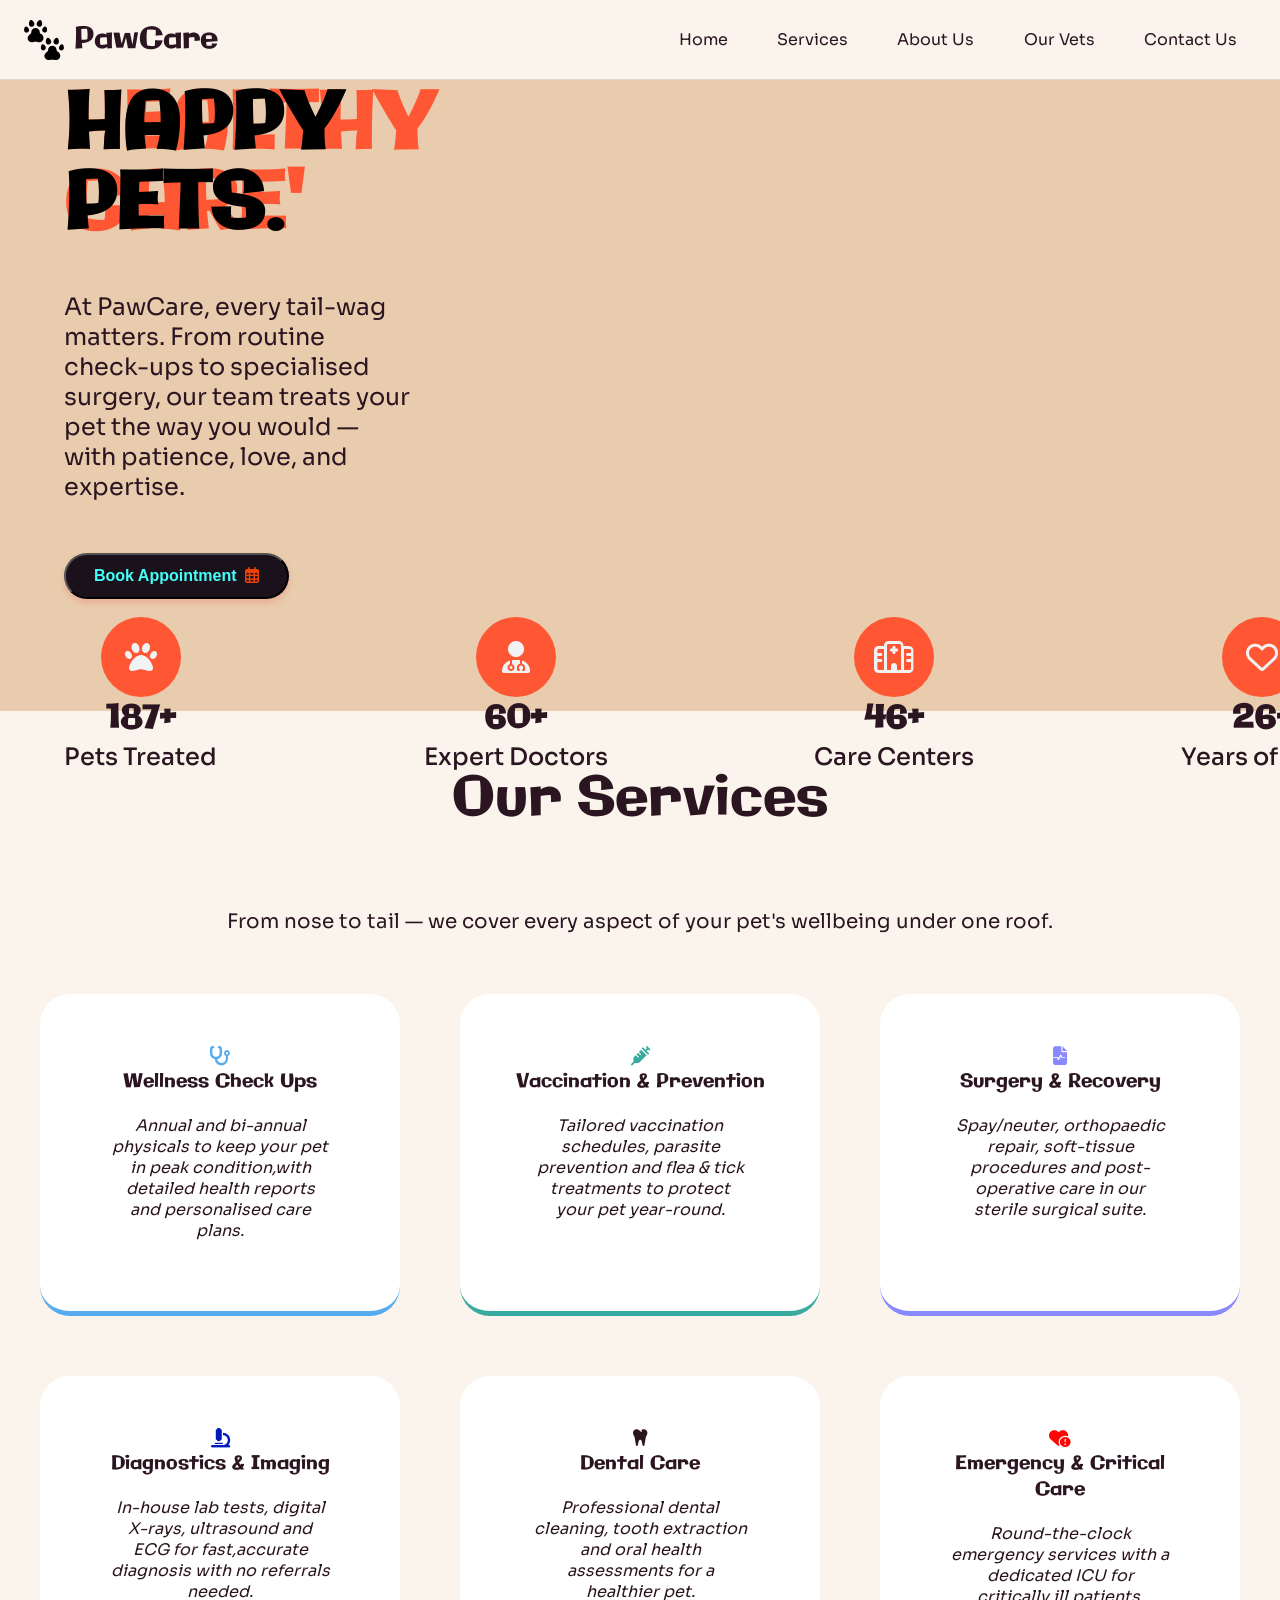
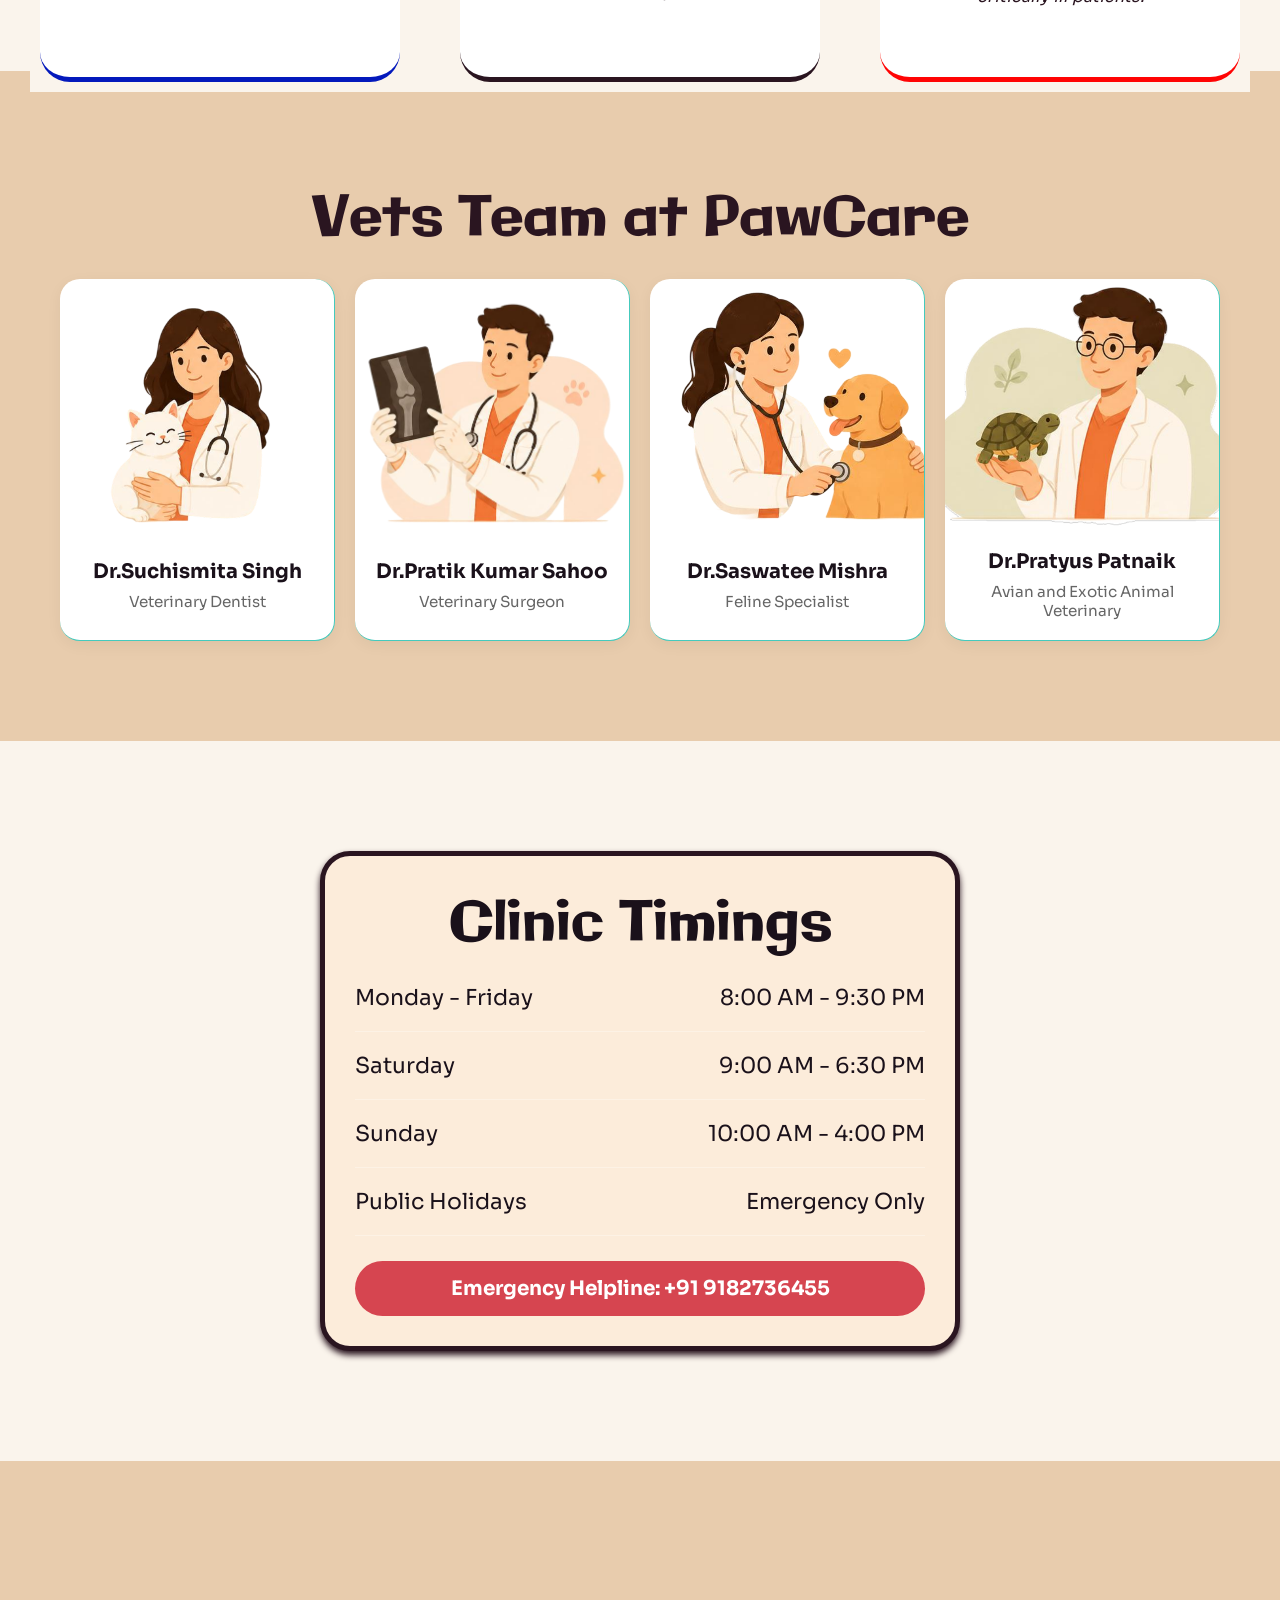
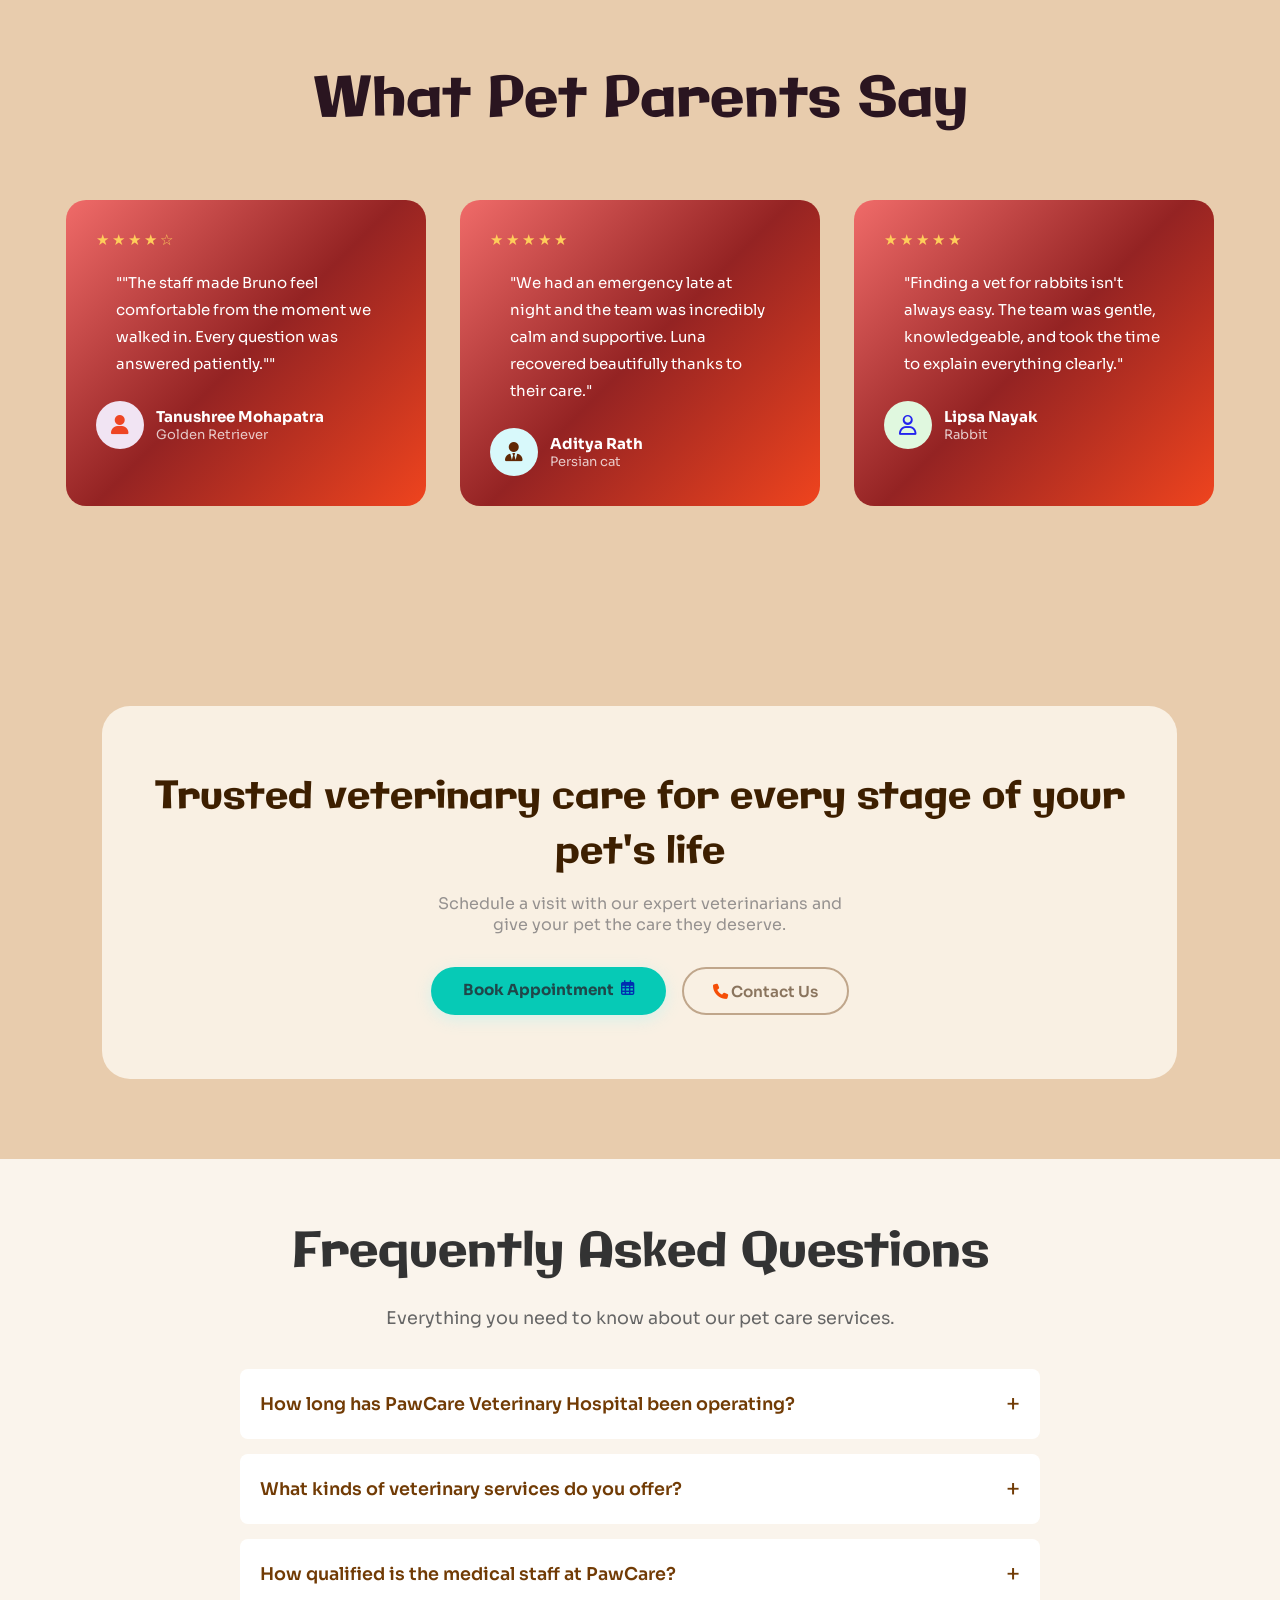
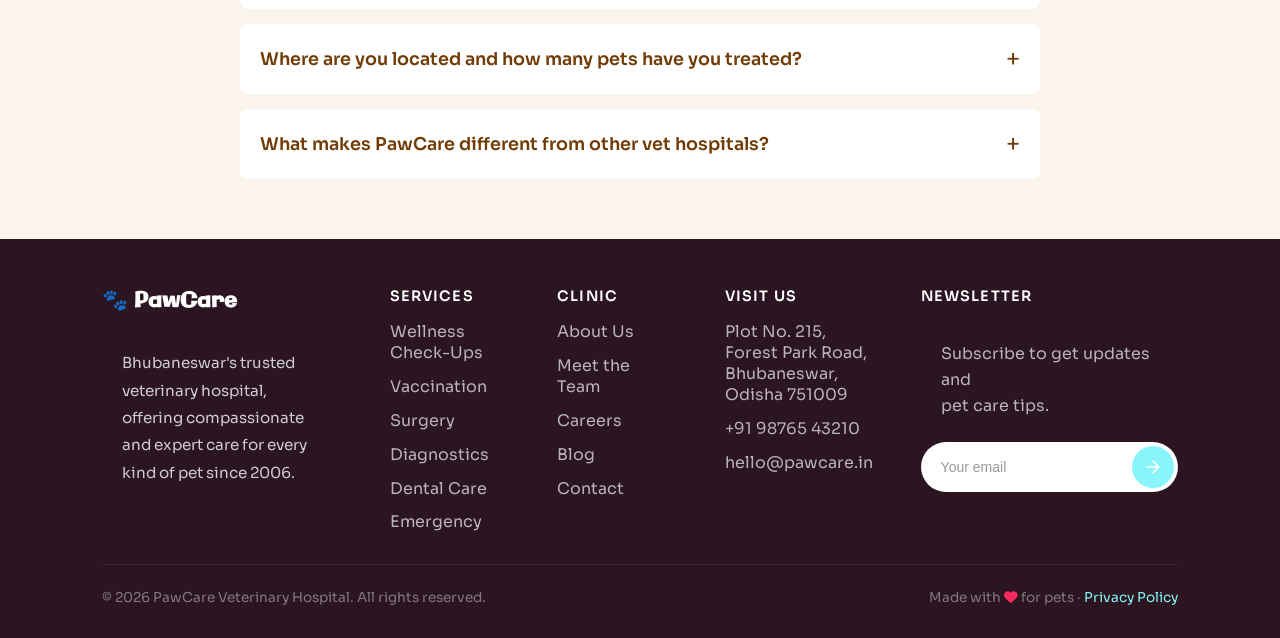
==== commit 2fa43a3f: "Merge branch 'main' into page/OurVets" ====
--- a/index.html
+++ b/index.html
@@ -18,6 +18,9 @@
 </head>
 <body>
 
+    <!-- audio -->
+     <audio id="meowAudio" src="audio/meow-audio-2.mp3" preload="auto"></audio>
+
     <!-- preloader -->
 
     <div class="preloader">
@@ -142,48 +145,36 @@
     <main class="main">
 		<div class="mainleft">
 			<div class="mainlefttop">
-         <!--<a href="#" class="swap-link">
+         <a href="#" class="swap-link">
           <span class="text-wrapper">
             <span class="line text-front" style="display: flex; flex-direction: column;">
                 <span data-aos="fade-right" style="color: #ff5733;">Healthy</span>
-                <span data-aos="fade-right" style="color: #ff5733;">care,</span>  
+                <span data-aos="fade-right" style="color: #ff5733;">care'</span>  
             </span>
             <span data-aos="fade-right" class="line text-back" style="display: flex; flex-direction: column;">
                 <span>Happy</span>
                 <span>Pets.</span>  
             </span>
           </span>
-         </a> -->
-         <a href="#" class="swap-link">
-          <span class="text-wrapper">
-            <span class="line text-front" style="display: flex; flex-direction: column;">
-                <span data-aos="fade-right" style="color: #ff5733;">Healthy</span>
-                <span data-aos="fade-right" style="color: #ff5733;">care,</span>  
-            </span>
-            <span class="line text-back" style="display: flex; flex-direction: column;">
-                <span data-aos="fade-right">Happy</span>
-                <span data-aos="fade-right">Pets.</span>  
-            </span>
-          </span>
          </a>
         
-        </div>  
-        <div data-aos="fade-right" class="mainleftmid">
-             At PawCare, every <span class="wagging-text">tail-wag</span> matters. From routine check-ups to specialised surgery, our team treats your pet the way you would — with patience, love, and expertise.
-        </div>
-        <div class="mainleftbtm">
-            <a href="appointment.html">
-                <button class="btn">
-                    <div class="btn-wrapper">
-                        <span>Book Appointment</span>
-                        <i class="fa-regular fa-calendar-days" style="color: rgb(237, 64, 5);"></i>                    
-                    </div>
-                </button>
+            </div>  
+            <div data-aos="fade-right" class="mainleftmid">
+                At PawCare, every <span class="wagging-text">tail-wag</span> matters. From routine check-ups to specialised surgery, our team treats your pet the way you would — with patience, love, and expertise.
+            </div>
+            <div class="mainleftbtm">
+                <a href="appointment.html">
+                    <button class="btn">
+                        <div class="btn-wrapper">
+                            <span>Book Appointment</span>
+                            <i class="fa-regular fa-calendar-days" style="color: rgb(237, 64, 5);"></i>                    
+                        </div>
+                    </button>
 
                     
-            </a>
+                </a>
             
-        </div>
+            </div>
 		</div>
         
 		<div class="mainright">
@@ -235,22 +226,22 @@
         <div class="footer-info">
             <div data-aos="fade-left" data-aos-duration="1200" class="info-box">
               <div class="info-bubble" id="info-bubble-1"><i class="fa-solid fa-paw fa-2x" style="color: rgb(240, 242, 244);"></i></div>
-              <div class="info-val">1500+</div>
+              <div id="pets-num" class="info-val">1500+</div>
               <div class="info-text">Pets Treated</div>
             </div>
             <div data-aos="fade-left" data-aos-duration="1200" class="info-box">
                <div class="info-bubble" id="info-bubble-2"><i class="fa-solid fa-user-doctor fa-2x" style="color: rgb(240, 242, 244);"></i></div>
-               <div class="info-val">50+</div>
+               <div id="doctors-num" class="info-val">50</div>
                <div class="info-text">Expert Doctors</div>
             </div>
             <div data-aos="fade-right" data-aos-duration="1200" class="info-box">
                <div class="info-bubble" id="info-bubble-3"><i class="fa-regular fa-hospital fa-2x" style="color: rgb(240, 242, 244);"></i></div>
-               <div class="info-val">10+</div>
+               <div id="centers-num" class="info-val">10+</div>
                <div class="info-text">Care Centers</div>
         </div>
         <div data-aos="fade-right" data-aos-duration="1200" class="info-box">
             <div class="info-bubble" id="info-bubble-4"><i class="fa-regular fa-heart fa-2x fa-beat" style="color: rgb(240, 242, 244);"></i></div>
-            <div class="info-val">20+</div>
+            <div id="years-num" class="info-val">20+</div>
             <div class="info-text">Years of Trust</div>
         </div>
     </div>
@@ -265,43 +256,44 @@
         </div>
         
         <div class="container">
-            <div class="box left" onclick="window.location.href='services.html#wellness';" style="cursor: pointer;">
+            <div class="box left wellness" onclick="window.location.href='services.html#wellness';" style="cursor: pointer;">
                 <big><i class="fa-solid fa-stethoscope" style="color: rgb(86, 172, 239);"></i></big>
                 <h3>Wellness Check Ups</h3>
                 <p><i>Annual and bi-annual physicals to keep your pet in peak condition,with detailed health reports and personalised care plans.</i></p>
             </div>
-            <div class="box up" onclick="window.location.href='services.html#vaccination';" style="cursor: pointer;">
-                <big><i class="fa-solid fa-syringe fa-shake" style="color: rgb(9, 3, 130); --fa-animation-duration: 3s;"></i></big>
+            <div class="box up vaccination" onclick="window.location.href='services.html#vaccination';" style="cursor: pointer;">
+                <big><i class="fa-solid fa-syringe fa-shake" style="color: #39aa9f; --fa-animation-duration: 3s;"></i></big>
                 <h3>Vaccination & Prevention</h3>
                 <p><i>Tailored vaccination schedules, parasite prevention and flea & tick treatments to protect your pet year-round.</i></p>
             </div>
-            <div class="box left" onclick="window.location.href='services.html#surgery';" style="cursor: pointer;">
+            <div class="box left surgery" onclick="window.location.href='services.html#surgery';" style="cursor: pointer;">
                 <big><i class="fa-solid fa-file-waveform fa-flip" style="color: rgb(136, 136, 255); --fa-animation-duration: 1.5s;"></i></big>
                 <h3>Surgery & Recovery</h3>
                 <p><i>Spay/neuter, orthopaedic repair, soft-tissue procedures and post-operative care in our sterile surgical suite.</i></p>
             </div>
-            <div class="box right" onclick="window.location.href='services.html#diagnostics';" style="cursor: pointer;">
+            <div class="box right diagnostics" onclick="window.location.href='services.html#diagnostics';" style="cursor: pointer;">
                 <big><i class="fa-solid fa-microscope fa-bounce" style="color: rgb(4, 25, 188);--fa-animation-duration: 2.5s;"></i></big>
                 <h3>Diagnostics & Imaging</h3>
                 <p><i>In-house lab tests, digital X-rays, ultrasound and ECG for fast,accurate diagnosis with no referrals needed.</i></p>
             </div>
-            <div class="box down" onclick="window.location.href='services.html#dental';" style="cursor: pointer;">
+            <div class="box down dental" onclick="window.location.href='services.html#dental';" style="cursor: pointer;">
                 <big><i class="fa-solid fa-tooth fa-beat" style="--fa-animation-duration: 3s;"></i></big>
                 <h3>Dental Care</h3>
                 <p><i>Professional dental cleaning, tooth extraction and oral health assessments for a healthier pet.</i></p>
             </div>
-            <div class="box right" onclick="window.location.href='services.html#emergency';" style="cursor: pointer;">
-                <big><i class="fa-solid fa-heart-circle-exclamation fa-beat-fade" style="color: rgb(233, 42, 8);"></i></big>
+            <div class="box right emergency" onclick="window.location.href='services.html#emergency';" style="cursor: pointer;">
+                <big><i class="fa-solid fa-heart-circle-exclamation fa-beat-fade" style="color: rgb(255, 4, 4);"></i></big>
                 <h3>Emergency & Critical Care</h3>
                 <p><i>Round-the-clock emergency services with a dedicated ICU for critically ill patients.</i></p>
             </div>
         </div>
+    </main>    
 
       <main id="main3">
         <div data-aos="flip-right" data-aos-duration="1300" class="doctor-availability">Vets Team at PawCare</div>
         <div data-aos="flip-right" data-aos-duration="1300" class="doctor-availability-heading-responsive">Vets Team at PawCare</div>
         <div class="grid-container">
-    <div class="doc-wrapper" data-aos="flip-left" data-aos-duration="1600">
+    <div class="doc-wrapper" data-aos="flip-left" data-aos-duration="1800">
         <a href="ourvets.html#suchismita" class="doctor-card">
             <div class="card-img-wrap">
                 <img src="Images/General Practitioner.png" alt="Dr. Suchismita Singh">
@@ -313,7 +305,7 @@
         </a>
     </div>
     
-    <div class="doc-wrapper" data-aos="flip-right" data-aos-duration="1600">
+    <div class="doc-wrapper" data-aos="flip-right" data-aos-duration="1800">
         <a href="ourvets.html#pratik" class="doctor-card">
             <div class="card-img-wrap">
                 <img src="Images/Veterinary Surgeon.png" alt="Dr. Pratik Kumar Sahoo">
@@ -325,7 +317,7 @@
         </a>
     </div>
     
-    <div class="doc-wrapper" data-aos="flip-right" data-aos-duration="1600">
+    <div class="doc-wrapper" data-aos="flip-right" data-aos-duration="1800">
         <a href="ourvets.html#saswatee" class="doctor-card">
             <div class="card-img-wrap">
                 <img src="Images/Veterinary Dentist.png" alt="Dr. Saswatee Mishra">
@@ -337,7 +329,7 @@
         </a>
     </div>
     
-    <div class="doc-wrapper" data-aos="flip-left" data-aos-duration="1600">
+    <div class="doc-wrapper" data-aos="flip-left" data-aos-duration="1800">
         <a href="ourvets.html#pratyus" class="doctor-card">
             <div class="card-img-wrap">
                 <img src="Images/Exotic Pet Specialist.png" alt="Dr. Pratyus Patnaik">
@@ -348,8 +340,11 @@
             </div>
         </a>
     </div>
-</div>
-        <div data-aos="zoom-in-up" data-aos-duration="1300" class="timing-box">
+ </div>
+</main>
+
+<main id="main4">
+    <div data-aos="zoom-in-up" data-aos-duration="1300" class="timing-box">
             <div class="clinic-timing">Clinic Timings</div>
             <div class="clinic-timing-responsive">Clinic Timings</div>
             <div class="row">
@@ -372,7 +367,9 @@
                 Emergency Helpline: +91 9182736455
             </div>
         </div>
-    </main>
+</main>
+        
+    
 
 
 <!-- section 3 -->
@@ -393,7 +390,7 @@
                 </div>
             </div>
         
-            <div data-aos="zoom-in-up" data-aos-duration="1400" class="testimonial-card">
+            <div data-aos="zoom-in-down" data-aos-duration="1400" class="testimonial-card">
                 <div class="stars">★★★★★</div>
                 <p>"We had an emergency late at night and the team was incredibly calm and supportive. Luna recovered beautifully thanks to their care."</p>
                 <div class="reviewer">
@@ -431,7 +428,7 @@
                 <i class="fa-regular fa-calendar-days" style="color: rgb(0, 47, 177);"></i>
             </div> 
         </a>
-        <a href="tel:+919876543210" class="btn-outline-white"><i class="fa-solid fa-phone fa-shake" style="color: rgb(239, 253, 158);"></i> Contact Us</a>
+        <a href="tel:+919876543210" class="btn-outline-white"><i class="fa-solid fa-phone fa-shake" style="color: rgb(245, 78, 7);"></i> Contact Us</a>
     </div>
 </div>
 
@@ -504,7 +501,7 @@
 <!-- FAQ Section -->
 
      <!--footer-->
-     <footer data-aos="flip-up" data-aos-duration="1200" style="background-color: #2a1520;">
+     <footer style="background-color: #2a1520;">
         <div class="footer-grid">
             <div class="footer-brand">
                 <a href="#" class="footer-logo">🐾 PawCare</a>
--- a/style.css
+++ b/style.css
@@ -13,10 +13,16 @@
   --wt-l:700;
   --wt-m:500;
   --wt-s:400;
+
+  --bg-color: #e8ccad;
+  --bg-white: #faf4ec;
+  --bg-blue: #08f6f6;
+  --bg-orange: #ff5733;
+  --bg-text-color: #3d1f00;
 }
 body{
   font-family: var(--font-s) ;
-  background-color: #f1e4f3;
+  background-color: var(--bg-color);
   color: #2a1520;
   overflow-x: hidden;
 }
@@ -36,9 +42,6 @@
     box-sizing: border-box;
 }
 .bird{
-    border-top: 2px solid #f1e4f3;
-    border-right: 2px solid #f1e4f3;
-    border-left: 2px solid #f1e4f3;
     display: flex;
     justify-content: center;
     align-items: center;
@@ -56,9 +59,6 @@
     display: none;
 }
 .cat{
-    border-top: 2px solid #f1e4f3;
-    border-right: 2px solid #f1e4f3;
-    border-left: 2px solid #f1e4f3;
     display: flex;
     justify-content: center;
     align-items: center;
@@ -81,7 +81,7 @@
   z-index: 1000;
   display: flex;
   justify-content: space-between;
-  background-color: #f1e4f3;
+  background-color: var(--bg-white);
   align-items: center;
   padding: 1.5em;
   height: 5em ;
@@ -131,13 +131,13 @@
     justify-content: center;
     align-items: center;
     color: #2a1520;
-    transition: color 0.3s ease;
+    transition: color 0.3s ease, rotate 0.2s ease-in-out;
     text-decoration: none;
     
 }
 .del span{
   opacity: 0;
-  transition: opacity 0.2s ease;
+  transition: opacity 0.3s ease;
 }
 .del:hover{
     color: #ff5733;
@@ -155,9 +155,16 @@
 }
 .main {
   display: flex;
-  width: 75vh;
+  width:100%;
   min-height: 50vh;
-  padding: 2em 10em;
+  padding-bottom: 10em;
+  justify-content: space-between;
+  align-items: center;
+  padding: 2em 5vw;
+}
+.mainleft{
+  flex: 1;
+  max-width: 50%;
 }
 
 .mainlefttop {
@@ -171,6 +178,8 @@
   text-decoration: none;
   color: #000000;
   font-weight: 900;
+  width: 100% !important;
+  max-width: 500px; 
 }
 
 .text-wrapper {
@@ -182,7 +191,8 @@
   height: 150px;          
   line-height: 80px;     
   width: 550px;          
-  overflow: hidden;      
+  overflow: hidden;  
+  margin-top: -5%;    
 }
 
 
@@ -199,12 +209,6 @@
   animation-duration: 5s;
   animation-iteration-count: infinite;
   animation-timing-function: cubic-bezier(0.76, 0, 0.24, 1);
-
-  /* added this line */
-
-  line-height: 1.1; /* Overrides the 80px desktop line-height */
-  
-  
 }
 
 
@@ -280,11 +284,12 @@
   display: inline-block;
   padding: 12px 28px;
   background-color: #1a111a;
-  color: #ffffff;
+  color: #44fff9;
   border-radius: 30px;
   text-decoration: none;
   font-size: medium;
   font-weight: bold;
+  box-shadow: 0 80px 30px var(--bg-orange);
   transition: transform 0.2s ease, box-shadow 0.2s ease; 
   box-shadow: 0 4px 6px rgba(247, 2, 2, 0.15); 
 }
@@ -295,8 +300,9 @@
 
 .btn:hover {
   transform: translateY(-4px); 
-  box-shadow: 0 10px 20px rgba(246, 3, 3, 0.3);
-  color: #87f5fb; 
+  box-shadow: 0 10px 10px rgba(246, 3, 3, 0.54);
+  color: #66fff2;
+  cursor: pointer; 
 }
 .btn:active {
   transform: translateY(1px); 
@@ -312,6 +318,7 @@
   gap: 3.5em;
 }
 .dog-container{
+  flex: 1;
   margin-top: 6%;
   margin-left: -10%;
   height: 66%;
@@ -343,13 +350,13 @@
   z-index: 10;
   opacity: 0;
   margin-top: 10%;
-  margin-left: 10%;
+  margin-left: -40%;
   position: absolute;
-  background: #ffffff;
+  background: var(--bg-white);
   border-radius: 24px;
   padding: 24px;
   max-width: 400px;
-  box-shadow: 0 10px 10px #ff5733; 
+  box-shadow: 0 10px 10px var(--bg-orange); 
   font-family: system-ui, -apple-system, sans-serif;
   animation: floatAnimation 3s ease-in-out infinite;
   transition: opacity 0.6s ease-in-out, filter 0.5s ease-in-out;
@@ -382,7 +389,7 @@
 
 .avatar {
   font-size: 24px;
-  background: #fdf5f7;
+  background: #f7e6d2;
   padding: 10px;
   border-radius: 50%;
   width: 44px;
@@ -420,7 +427,7 @@
 
 
 .stats-grid {
-  background-color: #ffffff;
+  background-color: var(--bg-white);
   display: grid;
   grid-template-columns: repeat(2, 1fr);
   gap: 12px;
@@ -429,7 +436,7 @@
 }
 
 .stat-box {
-  background-color: #f1e4f3;
+  background-color: var(--bg-color);
   border-radius: 12px;
   padding: 16px;
   display: flex;
@@ -440,7 +447,7 @@
 }
 
 .stat-box.highlight-box {
-  background: #f5edf7; 
+  background: #f8e4cc; 
 }
 
 .stat-box.highlight-box .stat-value {
@@ -456,17 +463,19 @@
 
 .stat-label {
   font-size: 12px;
-  color: #888888;
+  color: #6d6d6d;
 }
 
 
 .card-footer {
+  animation: floatAnimation 4s ease-in-out infinite;
   display: flex;
   align-items: center;
   gap: 8px;
   background: #c4fcd7;
   border-radius: 12px;
   padding: 12px 16px;
+  box-shadow: 0 4px 6px #25fa6c ;
 }
 
 .status-dot {
@@ -486,7 +495,7 @@
 
 .pet-card:hover {
   transform: translateY(-6px); 
-  box-shadow: 0 20px 40px rgba(74, 21, 75, 0.08); 
+  box-shadow: 0 20px 40px var(--bg-orange); 
 }
 .mainright:hover .pet-card{
   opacity: 1;
@@ -495,14 +504,58 @@
   filter: blur(5px);
 }
 
+.info-box{
+  display: flex;
+  flex-direction: column;
+  align-items: center;
+  justify-content: center;
+  transition: transform 0.4s ease-in-out;
+}
+.info-val{
+  font-family: var(--font-l);
+  font-size: xx-large;
+  font-weight: 800;
+}
+.info-text{
+  font-size: x-large;
+  font-weight: 500;
+}
+.info-bubble{
+  display: flex;
+  align-items: center;
+  justify-content: center;
+  background-color: #ff5733;
+  border-radius: 50% 50%;
+  height: 5rem;
+  width: 5rem;
+  transition: border 0.3s ease-in-out;
+}
+.footer-info{
+  box-sizing: border-box;
+  width: 80em;
+  height: 210px; 
+  position: absolute; 
+  margin-top: 53%;
+  margin-left: 0;
+  display: flex; 
+  align-items: center;
+  justify-content: space-between;
+  margin-right: 20px;
+}
+.info-box:hover{
+  transform: translateY(-3px);
+  cursor: pointer;
+  color: var(--bg-orange);
+}
+.info-bubble:hover{
+  border: 2px solid #1a111a;
+  box-shadow: 0 10px 20px rgba(246, 3, 3, 0.3);
+}
+
 /* section2 */
 
-#main2{
-    width: 100%;
-    background-color: #f1e4f3;
-}
 h1{
-    margin:20px;
+    margin:50px;
 }
 p{
     margin:20px;
@@ -520,11 +573,18 @@
 .service-description{
   text-align: center;
 }
+
+#main2{
+    width: 100%;
+    background-color:var(--bg-white);
+    height: 60em; 
+}
 .container{
+  background-color:var(--bg-white);
     display:grid;
     grid-template-columns:repeat(3,1fr);
     gap:40px;
-    margin:50px;
+    margin:30px;
 }
 .box{
     background-color: #fff;
@@ -540,12 +600,31 @@
 .box h3{
   font-family: var(--font-l);
   font-weight: 100;
+  /* text-decoration: 2px wavy black; */
 }
 .box p{
-  font-size: large;
+  font-size: var(--font-m);
+}
+.wellness{
+  border-bottom: 5px solid rgb(86, 172, 239);
+}
+.vaccination{
+  border-bottom: 5px solid #39aa9f;
+}
+.surgery{
+  border-bottom: 5px solid rgb(136, 136, 255);
+}
+.diagnostics{
+  border-bottom: 5px solid rgb(4, 25, 188);
+}
+.dental{
+  border-bottom: 5px solid;
+}
+.emergency{
+  border-bottom: 5px solid rgb(255, 4, 4);
 }
 .box:hover{
-    transform:scale(1.05);
+    transform:scale(1.08);
     box-shadow:0 15px 30px rgba(0,0,0,.3);
     cursor:pointer;
 }
@@ -561,51 +640,17 @@
 .show-down{
     animation:slideRight 1s ease forwards;
 }
-/* @keyframes slideLeft{
-    from{
-        transform:translateX(-100px);
-        opacity:0;
-    }
-    to{
-        transform:translateX(0);
-        opacity:1;
-    }
-}
-@keyframes slideRight{
-    from{
-        transform:translateX(100px);
-        opacity:0;
-    }
-    to{
-        transform:translateX(0);
-        opacity:1;
-    }
-}
-@keyframes slideUp{
-    from{
-        transform:translateY(-100px);
-        opacity:0;
-    }
-    to{
-        transform:translateY(0);
-        opacity:1;
-    }
-}
-@keyframes slideDown{
-    from{
-        transform:translateY(100px);
-        opacity:0;
-    }
-    to{
-        transform:translateY(0);
-        opacity:1;
-    }
-} */
 
 #main3{
     height: 100%; 
     width: 100%; 
-    background-color: #f1e4f3;
+    background-color: var(--bg-color);
+    margin-bottom: 5em;
+}
+#main4{
+  background-color: var(--bg-white);
+  padding-top: 5em;
+  padding-bottom: 5em;
 }
 .clinic-timing{
   font-family: var(--font-l);
@@ -617,16 +662,18 @@
     width: 50%;
     margin: 30px auto;
     padding: 30px;
-    background: #F7E5E9;
+    background: #fcecda;
     border-radius: 30px;
     color: #1a111a;
     border: 5px solid #2a1520;
     box-shadow: 0 4px 6px #2a1520;
-    transition: transform 0.2s ease-in-out, box-shadow 0.2s ease;
+    transition: transform 0.2s ease-in-out, box-shadow 0.2s ease, background-color 0.3s ease;
 }
 .timing-box:hover{
+  background-color: #f7e2ca;
   box-shadow: 0 12px 14px #2a1520;
   transform: translateY(-3px); 
+  cursor: pointer;
 }
 .timing-box h1{
     margin-bottom: 30px;
@@ -650,7 +697,7 @@
 }
 .timing-box:hover .helpline{
   background-color: #db0a1b;
-  color: rgb(246, 246, 172);
+  color: rgb(248, 248, 130);
 }
 
 .grid-container{
@@ -665,7 +712,7 @@
   font-weight: var(--wt-s);
     text-align:center;
     font-size:55px;
-    margin-top: 2em;
+    margin-top: 2em;   
 }
 
 .grid-container {
@@ -692,14 +739,18 @@
     border-radius: 20px;
     overflow: hidden;
     box-shadow: 0 4px 15px rgba(0, 0, 0, 0.05);
-    transition: transform 0.3s ease, box-shadow 0.3s ease;
+    border-right: 1.5px solid #44cabd;
+    border-bottom: 1.5px solid #44cabd; 
+    transition: transform 0.3s ease, box-shadow 0.3s ease, border 0.3s ease-in-out, scale 0.5s ease;
 }
 
 
 .doctor-card:hover {
-    transform: scale(1.03);
+    transform: scale(1.07);
     color: #030ee7;
-    box-shadow: 0 15px 30px rgba(0, 0, 0, 0.15);
+    box-shadow:0 15px 30px rgba(0, 0, 0, 0.34);
+    border-right: 3px solid #44cabd;
+    border-bottom: 3px solid #44cabd; 
     cursor: pointer;
 }
 
@@ -737,13 +788,6 @@
     font-size: 0.95rem;
     margin: 0;
     color: #666;
-}
-
-.doctor-availability {
-    text-align: center;
-    font-size: 55px;
-    font-weight: bold;
-    margin-top: 2em;
 }
 @keyframes slideLeft{
     from{
@@ -811,7 +855,7 @@
 }
 
 .testimonial-card {
-    background: linear-gradient(135deg,#c95484 0%,#a53860 50%,#8e2f52 100%) !important;
+    background: linear-gradient(135deg,#f06b69 0%,#942323 50%,#ef441e 100%) !important;
     border-radius: 20px;
     padding: 30px;
     transition: transform 0.3s ease-in-out;
@@ -821,7 +865,7 @@
 
 .testimonial-card:hover {
   transform: translateY(-8px);
-  box-shadow: 0 18px 40px rgba(198, 251, 255, 0.986);
+  box-shadow: 0 18px 40px rgba(198, 251, 255, 0.523);
 }
 
 .quote-icon {
@@ -832,14 +876,14 @@
 }
 
 .stars {
-  color: #feb712;
+  color: #fecd5b;
   font-size: 15px;
   letter-spacing: 3px;
   margin-bottom: 16px;
   background: transparent !important;
 }
 .testimonial-card:hover .stars{
-  color: #ffd166;
+  color: #f4ae0c;
   box-shadow: #feb712;
 }
 
@@ -897,7 +941,7 @@
 
 
 .booking {
-  background: #a53860 !important;
+  background: #f9f0e3 !important;
   color: #ffffff;
   text-align: center;
   border-radius: 28px;
@@ -918,7 +962,7 @@
 
 .booking h2 {
   font-family: var(--font-l);
-  color: #ffffff !important;
+  color: var(--bg-text-color) !important;
   background: transparent !important;
   font-size: clamp(1.8rem, 3vw, 2.5rem);
   font-weight: var(--wt-m);
@@ -926,7 +970,7 @@
 }
 
 .booking p {
-  color: rgba(255,255,255,0.9) !important;
+  color: rgb(133, 130, 130) !important;
   background: transparent !important;
   opacity: 0.85;
   max-width: 440px;
@@ -943,8 +987,8 @@
 }
 
 .btn-aqua {
-  background: #87f5fb !important;
-  color: #2a1520 !important;
+  background: #06cab6 !important;
+  color: #2a1520b8 ;
   padding: 0.8rem 2rem;
   border-radius: 50px;
   font-weight: 700;
@@ -952,38 +996,43 @@
   text-decoration: none;
   transition: transform 0.15s, box-shadow 0.2s;
   box-shadow: 0 4px 16px rgba(135,245,251,0.3);
+  cursor: pointer;
 }
 
 .btn-aqua:hover { 
+  color: #2a1520f5;
   transform: translateY(-2px);
-  box-shadow: 0 8px 24px rgba(135,245,251,0.45); 
+  box-shadow: 0 24px 24px rgb(255, 255, 255); 
 }
 
 .btn-outline-white {
   background: transparent !important;
-  color: #ffffff !important;
+  color: #3d1e0097;
   padding: 0.8rem 1.8rem;
   border-radius: 50px;
   font-weight: 600;
   font-size: 0.95rem;
   text-decoration: none;
-  border: 2px solid rgba(255,255,255,0.5);
+  border: 2px solid #66350464;
   transition: border-color 0.2s, background 0.2s;
 }
 
 .btn-outline-white:hover {
-  border-color: #ffffff;
-  background: rgba(255,255,255,0.1) !important;
-}
-
+  color: #663504;
+  border-color: rgba(56, 55, 55, 0.966);
+  transform: translateY(-1px);
+  box-shadow: 0 8px 24px #06cab641; 
+  background: #ffffff !important;
+}
+
+
+
+/* FAQ Section */
 .pawcare-faq-section {
-  background-color: #f1e4f3;
   padding: 60px 20px;
-  background-color: #f1e4f3;
+  background-color: var(--bg-white);
   font-family: "Sora", sans-serif;
 }
-
-/* FAQ Section */
 .faq-container {
   max-width: 800px;
   margin: 0 auto;
@@ -992,7 +1041,8 @@
 .faq-header {
   text-align: center;
   margin-bottom: 40px;
-  font-family: "Sora", sans-serif;
+  font-family: var(--font-l);
+  color: var(--bg-text-color);
 }
 
 .faq-header h2 {
@@ -1026,7 +1076,7 @@
 
 .faq-item:hover{
   transform: translateY(-6px);
-  box-shadow: 0 8px 24px rgba(135,245,251,0.45);
+  box-shadow: 0 8px 24px #06cab663;
   transition: transform 0.3s ease-in-out;
 }
 
@@ -1037,7 +1087,7 @@
   font-size: 1.1rem;
   font-family: "Sora", sans-serif;
   font-weight: 600;
-  color: #a53860;
+  color: #713b05;
   background: #ffffff;
   border: none;
   cursor: pointer;
@@ -1048,7 +1098,7 @@
 }
 
 .faq-question:hover {
-  color: #87f5fb;
+  color: #069e8f;
 }
 
 .faq-icon {
@@ -1264,52 +1314,7 @@
 }
 
 
-.info-box{
-  display: flex;
-  flex-direction: column;
-  align-items: center;
-  justify-content: center;
-  transition: transform 0.4s ease-in-out;
-  margin-left: -10em;
-}
-.info-val{
-  font-family: var(--font-l);
-  font-size: xx-large;
-  font-weight: 800;
-}
-.info-text{
-  font-size: x-large;
-  font-weight: 500;
-}
-.info-bubble{
-  display: flex;
-  align-items: center;
-  justify-content: center;
-  background-color: #ff5733;
-  border-radius: 50% 50%;
-  height: 5rem;
-  width: 5rem;
-  transition: border 0.3s ease-in-out;
-}
-.footer-info{
-  width: 90em;
-  height: 210px; 
-  position: absolute; 
-  margin-top: 40%;
-  display: flex; 
-  align-items: center;
-  justify-content: space-around;
-  margin-right: 20px;
-}
-.info-box:hover{
-  transform: translateY(-3px);
-  cursor: pointer;
-  color: #ff5733;
-}
-.info-bubble:hover{
-  border: 2px solid #1a111a;
-  box-shadow: 0 10px 20px rgba(246, 3, 3, 0.3);
-}
+
 .wrapper-1{
   display: flex;
   justify-content: space-between;
@@ -1335,7 +1340,10 @@
 }
 
 
-@media (max-width: 480px) {
+@media (max-width: 500px) {
+  *{
+    box-sizing: border-box;
+  }
   .preloader .fa-5x {
         font-size: 3.5em !important; 
     }
@@ -1344,12 +1352,6 @@
         padding: 10px;
     }
   
-  /*.text-front{
-    font-size: 20px;
-  }
-  .text-back{
-    font-size: 20px;
-  }*/
   .navright {
     display: none;
   }
@@ -1372,7 +1374,7 @@
     right: -100dvw; 
     width: 100dvw;
     height: 100dvh;
-    background-color: #f1e4f3;
+    background-color: var(--bg-color);
     display: flex;
     flex-direction: column;
     gap: 2.5rem;
@@ -1402,18 +1404,13 @@
   .hamburger-icon.fade_out{
     display: none;
   }
-  .text-wrapper{
-    /*width: 100%;
-    height: auto;
-    font-size: 2.5rem;*/
-    width: 100%;
-    height: 100px; /* Forces the box open so absolute elements aren't hidden */
-    font-size: 2.5rem;
-    display: block;
-  }
 
   .swap-link{
     font-size: 2.5rem;
+    display: flex;
+    flex-direction: column;
+    align-items: center;
+    justify-content: center;
   }
   
   .main{
@@ -1422,6 +1419,16 @@
     width: 100%;
     padding: 2em 1.5em;
     margin-left: 0;
+  }
+  .mainleft{
+    display: flex;
+    flex-direction: column;
+    justify-content: center;
+    align-items: center;
+  }
+  .mainright{
+    display: flex;
+    flex-direction: column;
   }
   .mainright img{
     display: none;
@@ -1462,7 +1469,10 @@
     margin-left: 0;
   }
   .info-text{
-    font-size: medium;
+    font-size: small;
+  }
+  #main2{
+    height: 130em;
   }
   .our-service-heading{
     display: none;
@@ -1486,7 +1496,7 @@
     }
     .doctor-availability-heading-responsive{
       opacity: 1;
-      font-size: 30px;
+      font-size: 20px;
       display: flex;
       justify-content: center;
       align-items: center;
@@ -1514,7 +1524,7 @@
         padding:25px;
     }
     .timing-box{
-        width:95%;
+        box-sizing: border-box;
         padding:20px;
     }
     .row{
@@ -1559,6 +1569,9 @@
 
 
   /* TESTIMONIALS  */
+  #reviews{
+    background-color: var(--bg-color);
+  }
   .testimonials-section {
     padding: 80px 24px;
   }
@@ -1572,13 +1585,13 @@
   #reviews .testimonials-grid, .testimonials-grid {
     display: flex !important;
     flex-direction: column !important;
-    width: 100% !important;
+    /* width: 100% !important; */
     margin: 40px auto 80px !important;
     gap: 20px !important;
   }
   #reviews .testimonial-card, .testimonial-card {
     padding: 24px !important;
-    width: 100% !important;
+    /* width: 100% !important; */
     max-width: 100% !important;
     margin-bottom: 20px !important;
     box-sizing: border-box !important;
@@ -1609,7 +1622,7 @@
     text-align: center;
   }
 
-  .pawcare-faq-section {
+.pawcare-faq-section {
 padding: 40px 15px;
 }
 
@@ -1666,4 +1679,23 @@
     gap: 12px;
   }
 
+}
+
+.mainright {
+    flex: 1;
+    display: flex;
+    justify-content: center;
+    position: relative;
+}
+@media (max-width: 500px) {
+    .main {
+        flex-direction: column;
+        text-align: center;
+        
+    }
+    
+    .mainleft {
+        /* max-width: 100%; */
+    }
+    
 }
